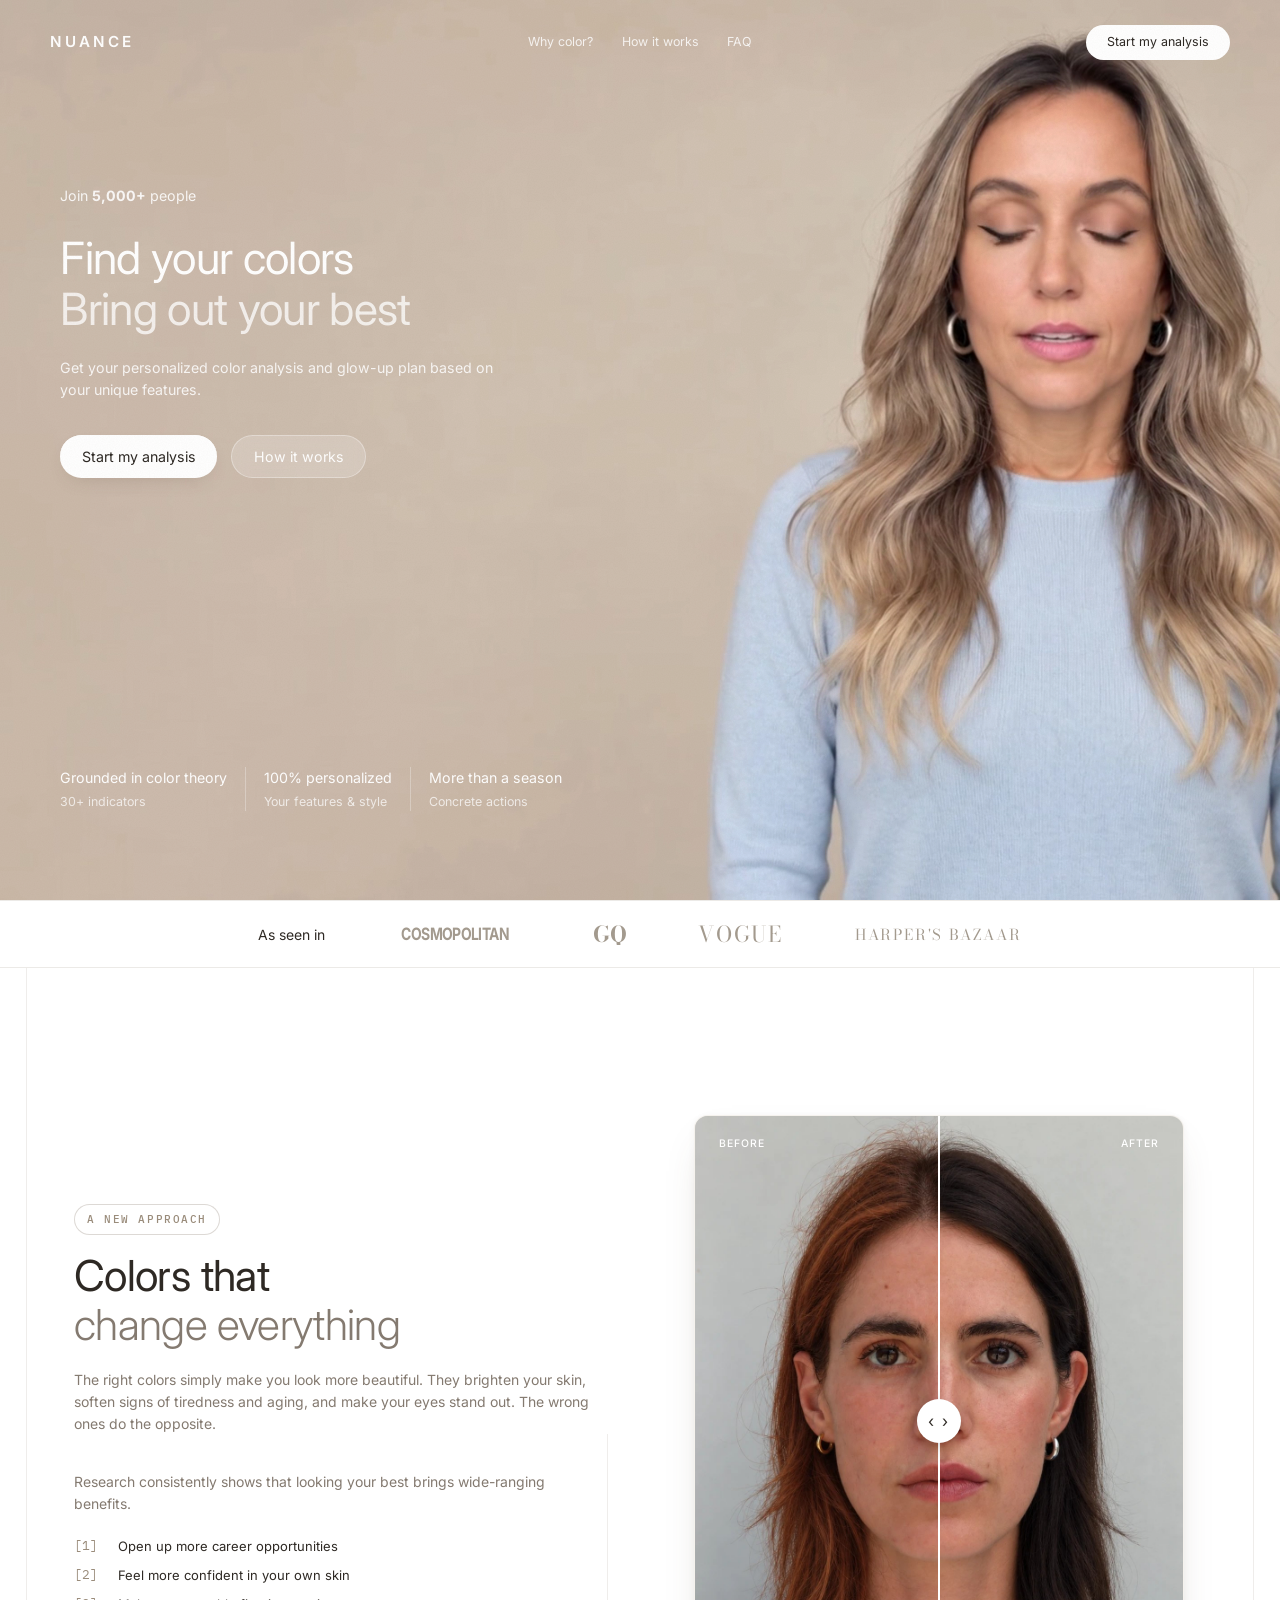
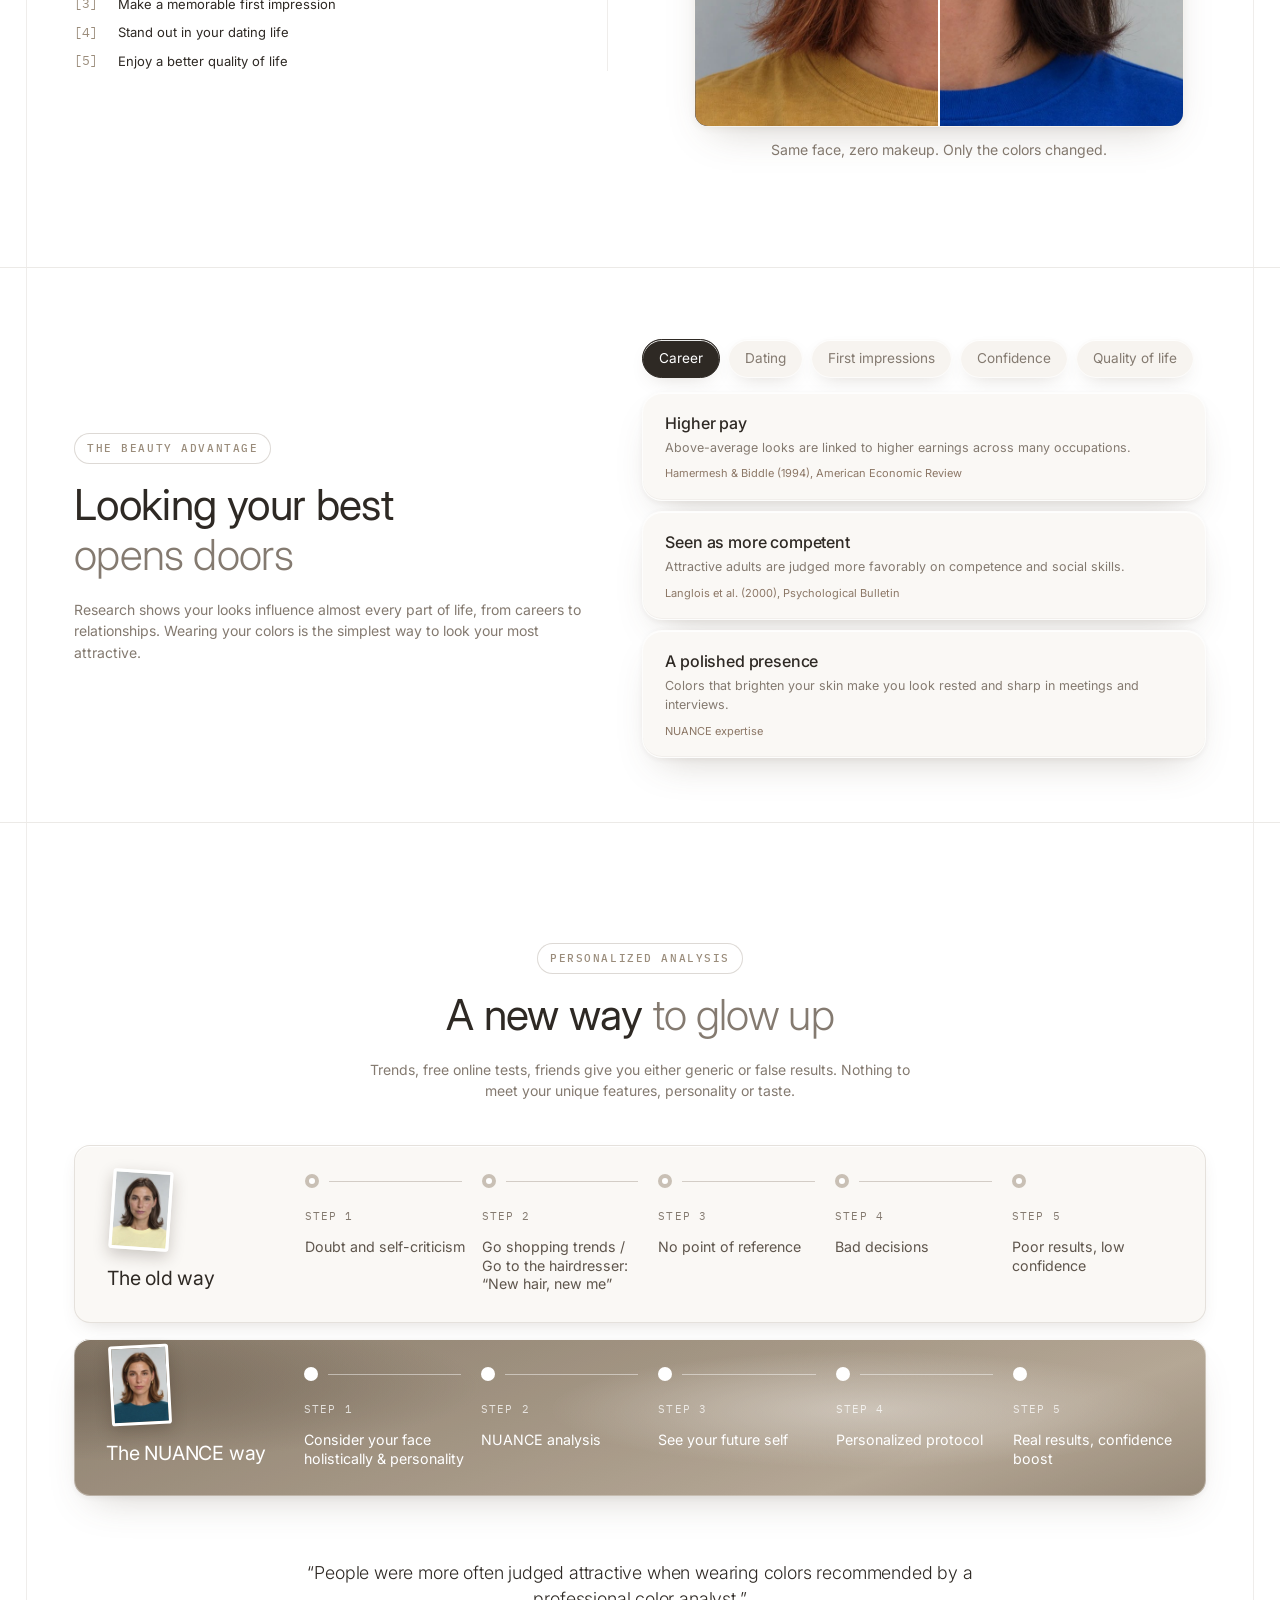
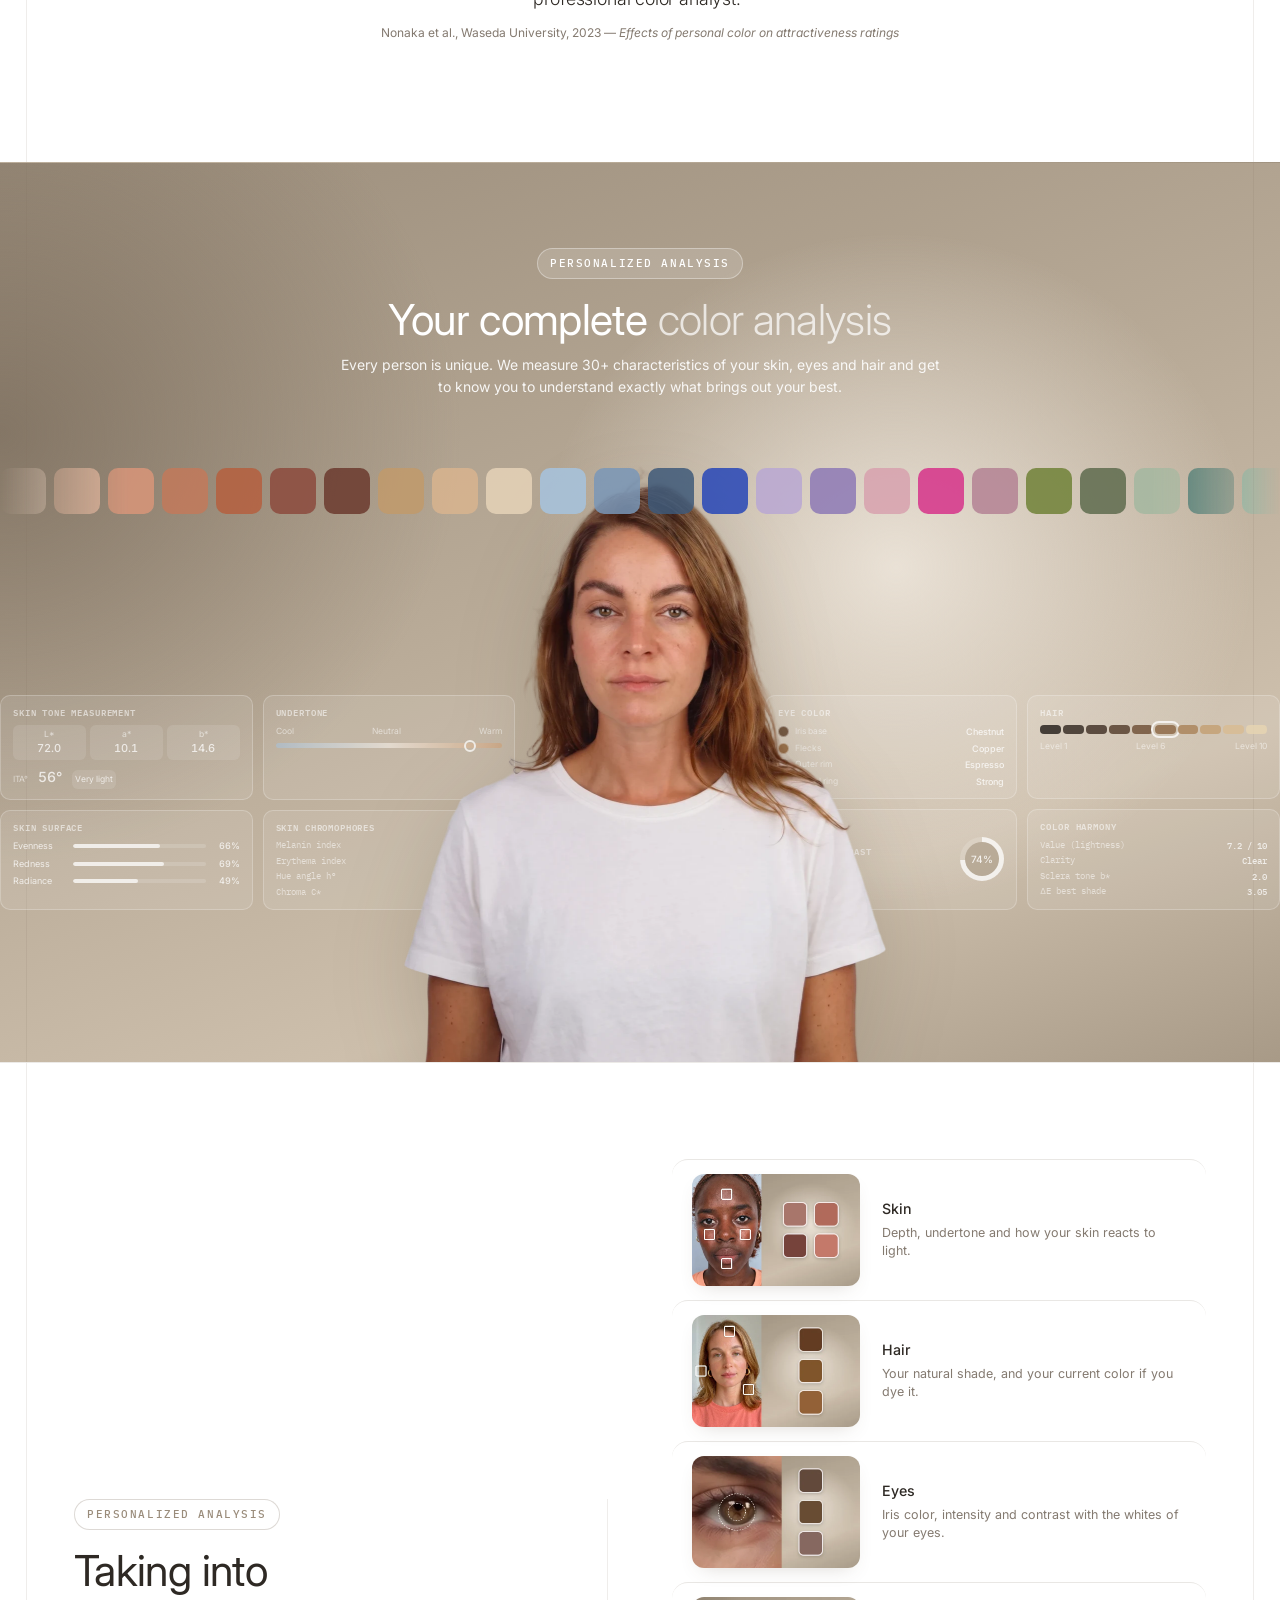
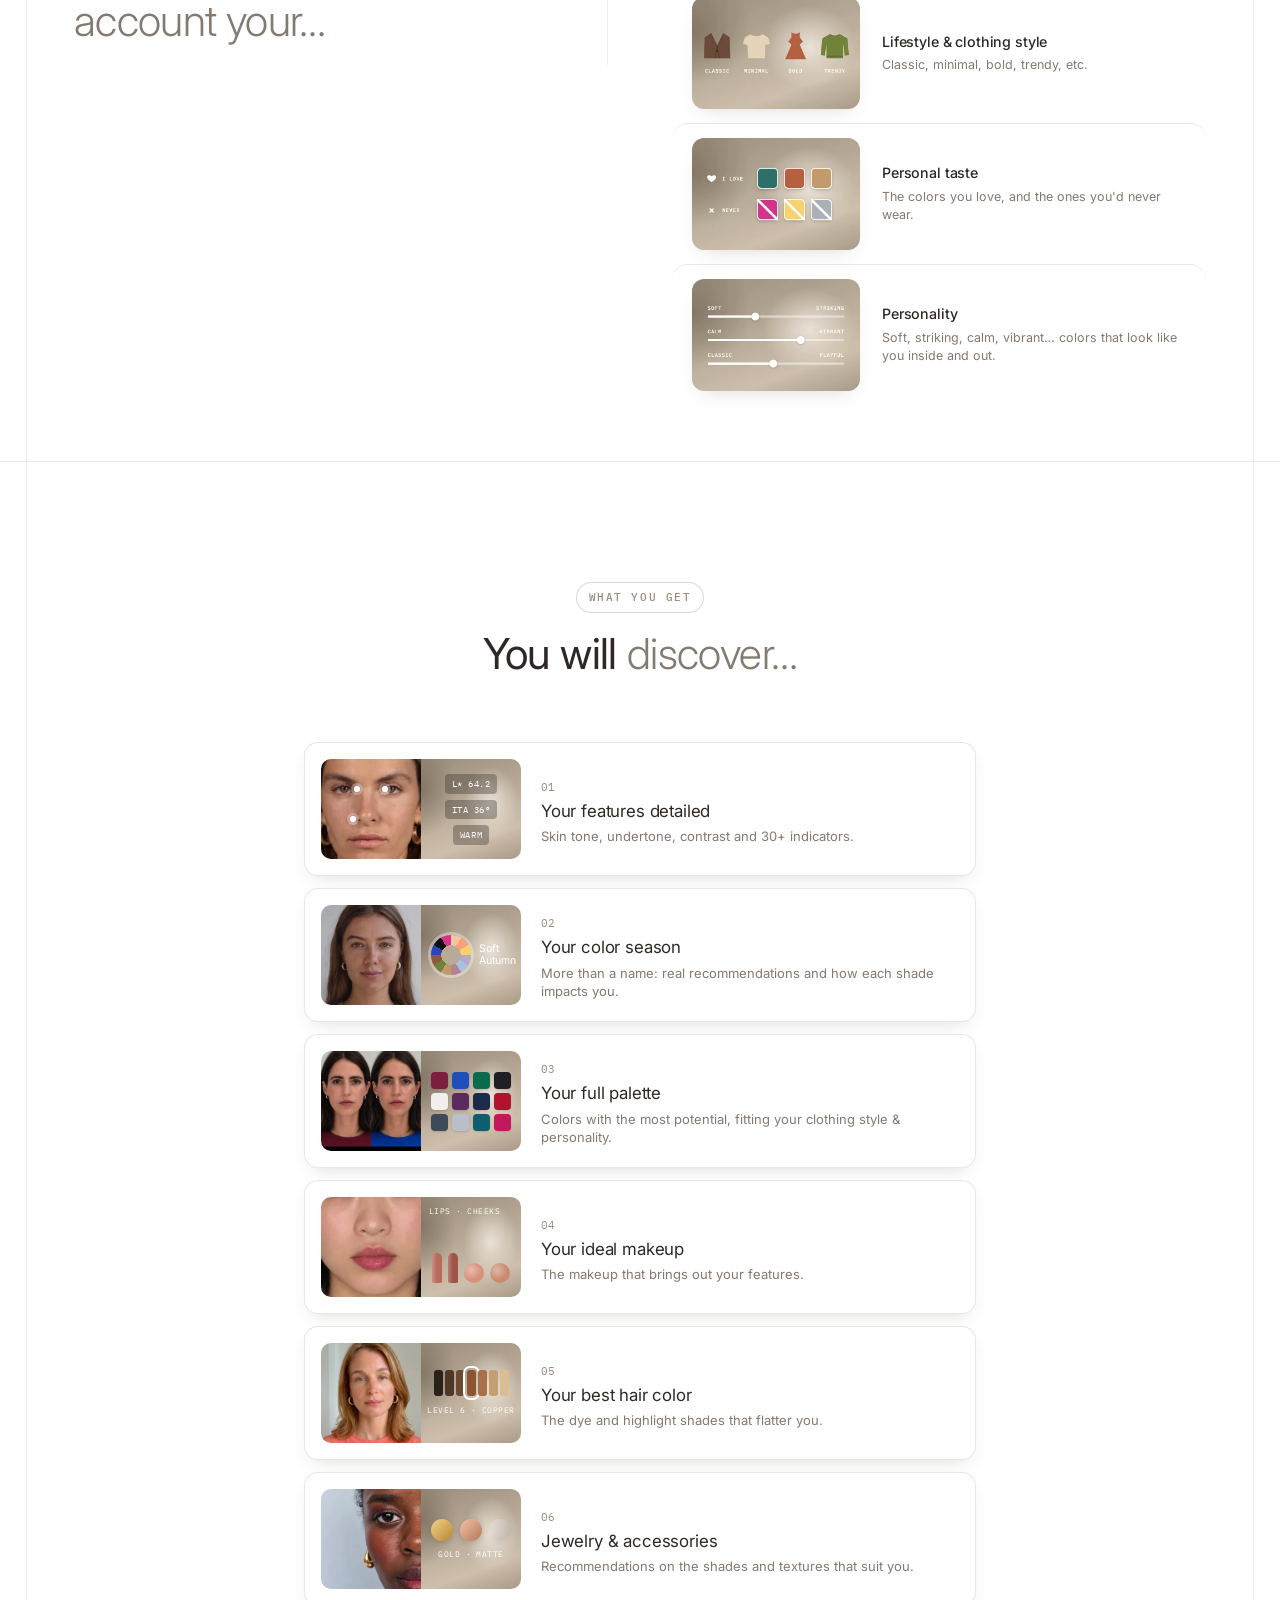
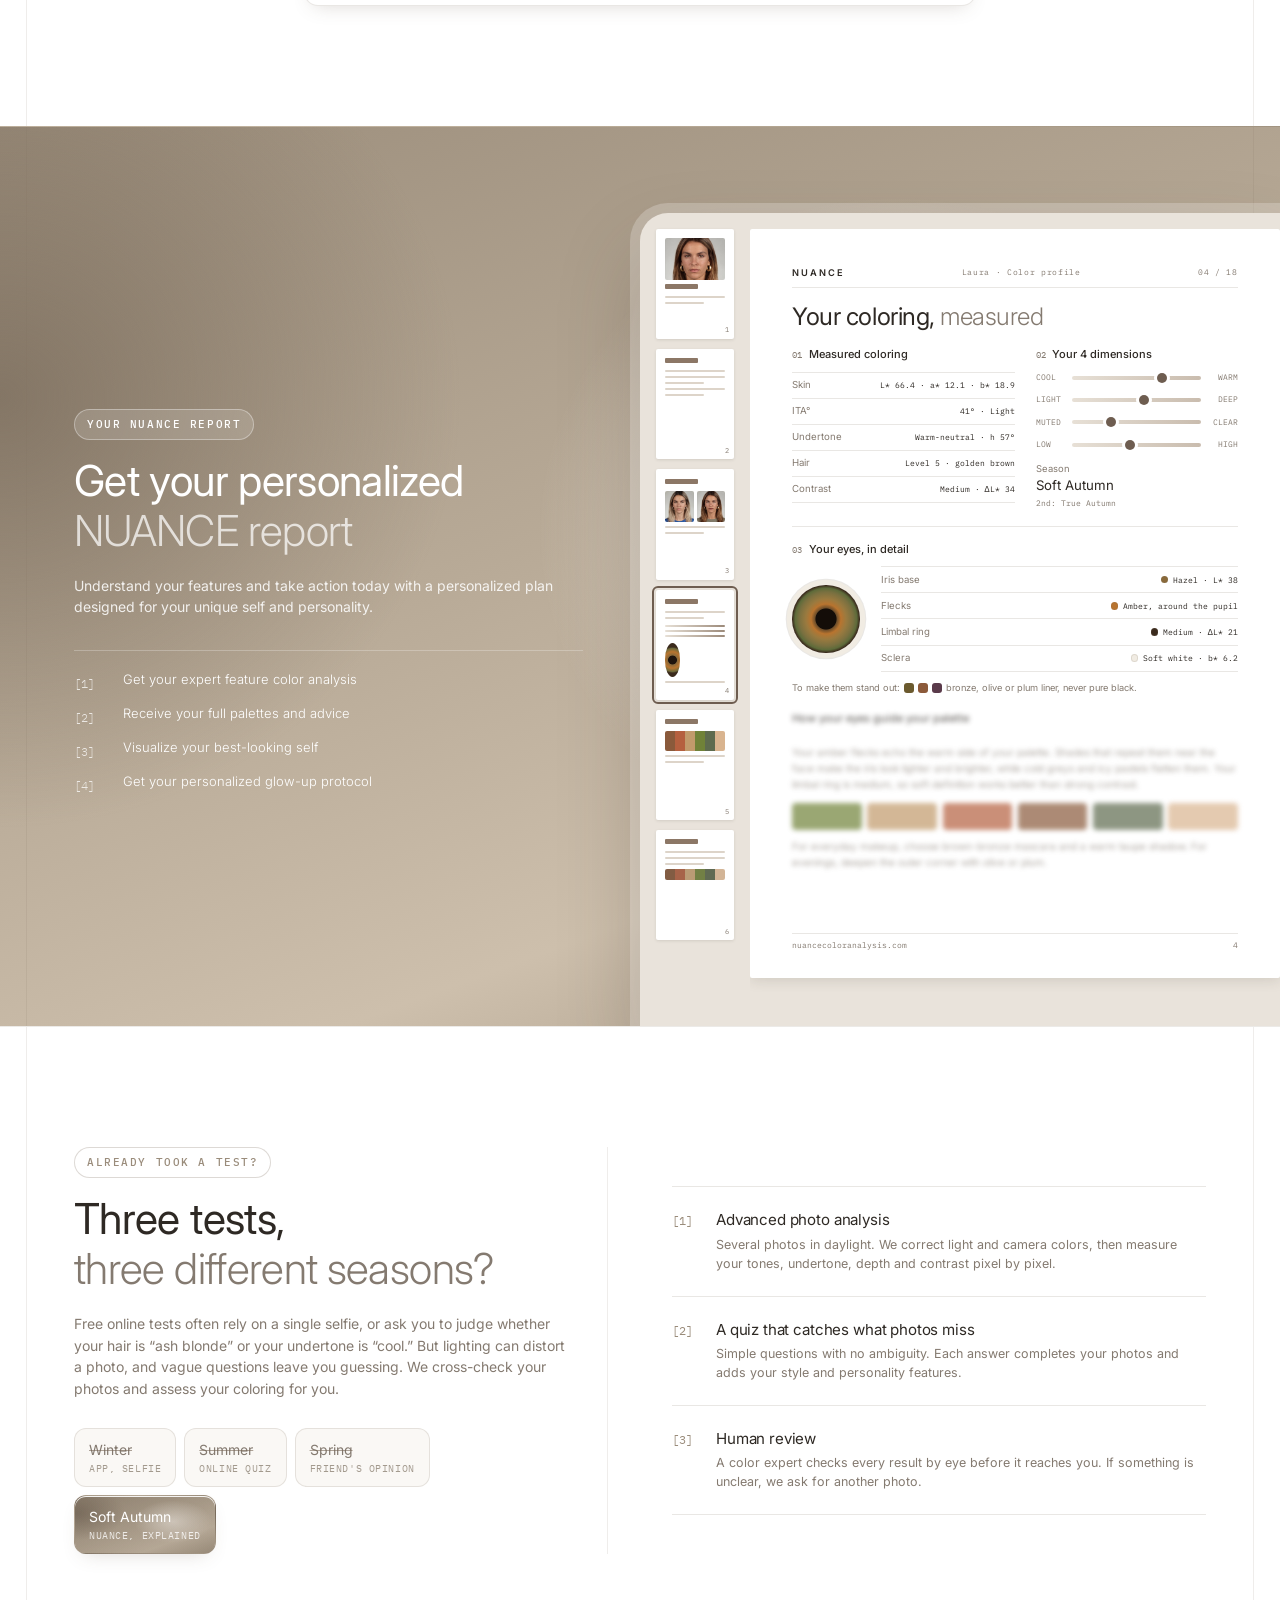
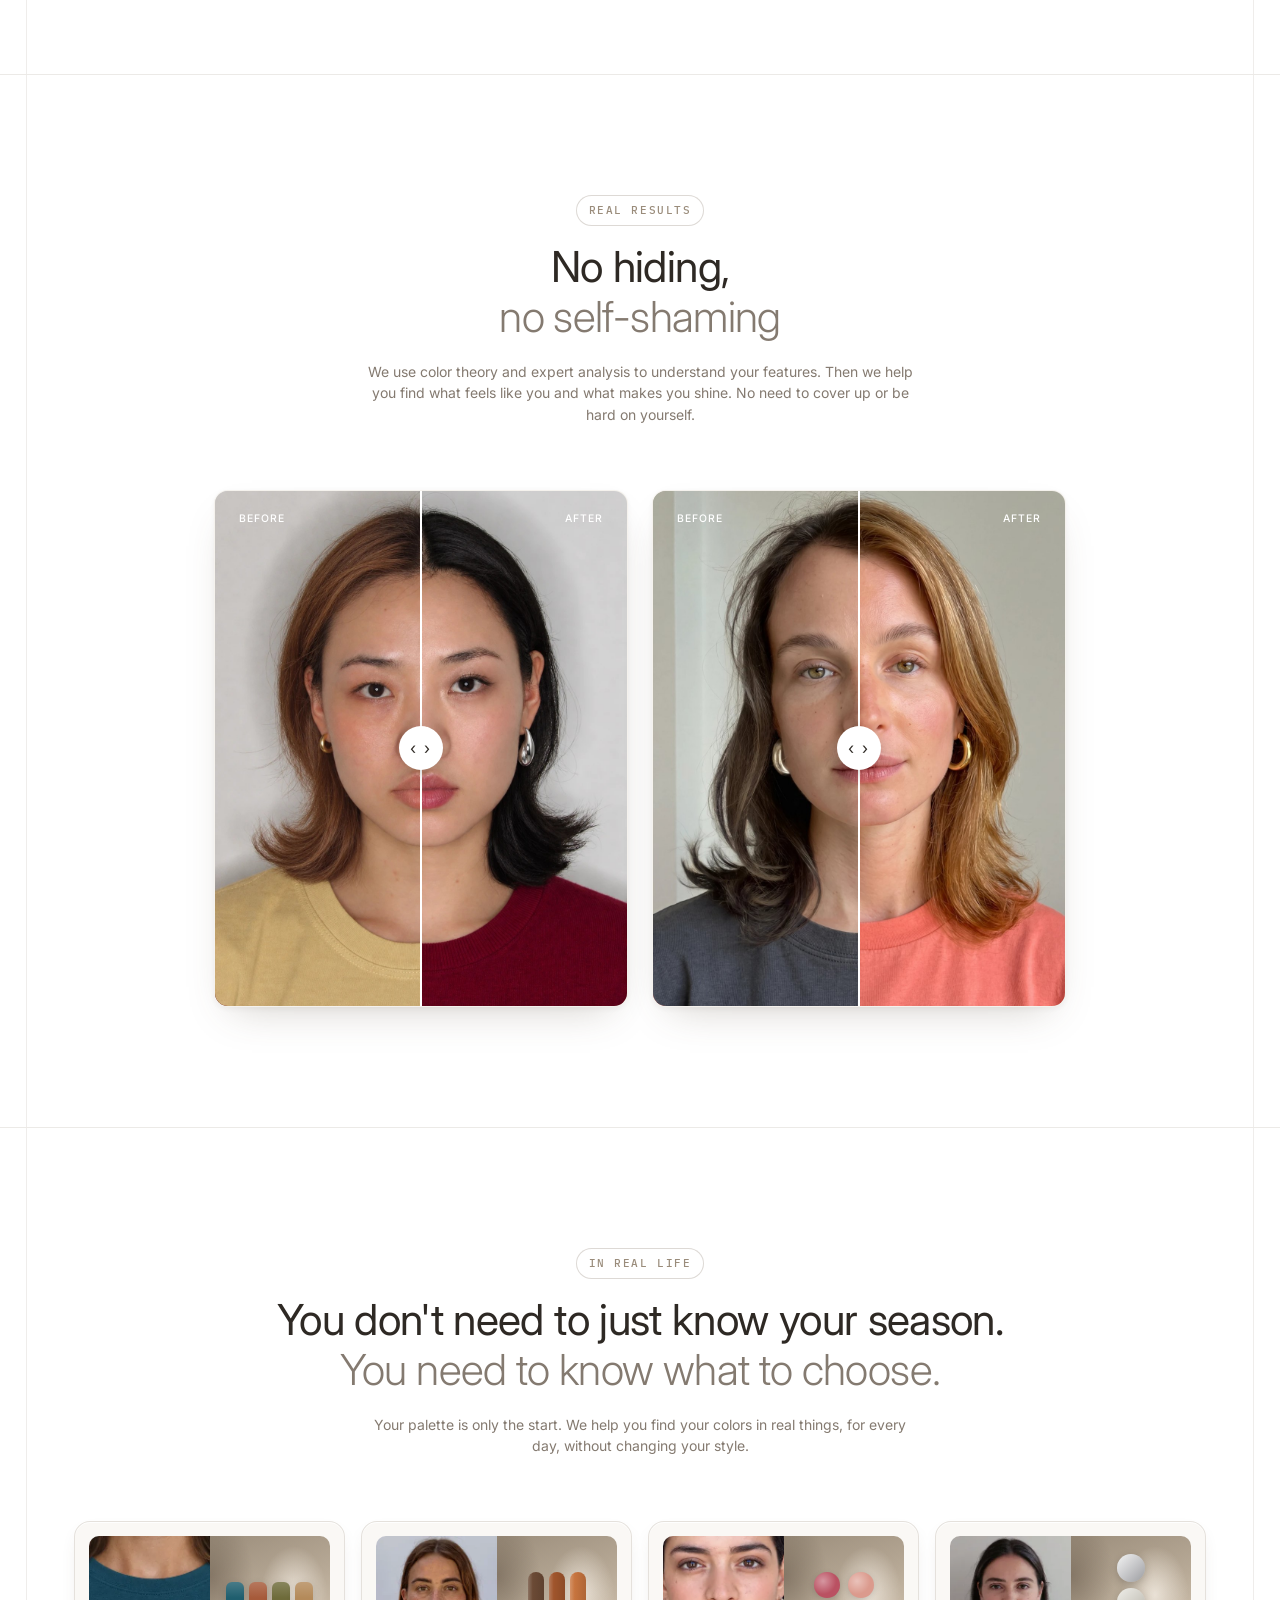
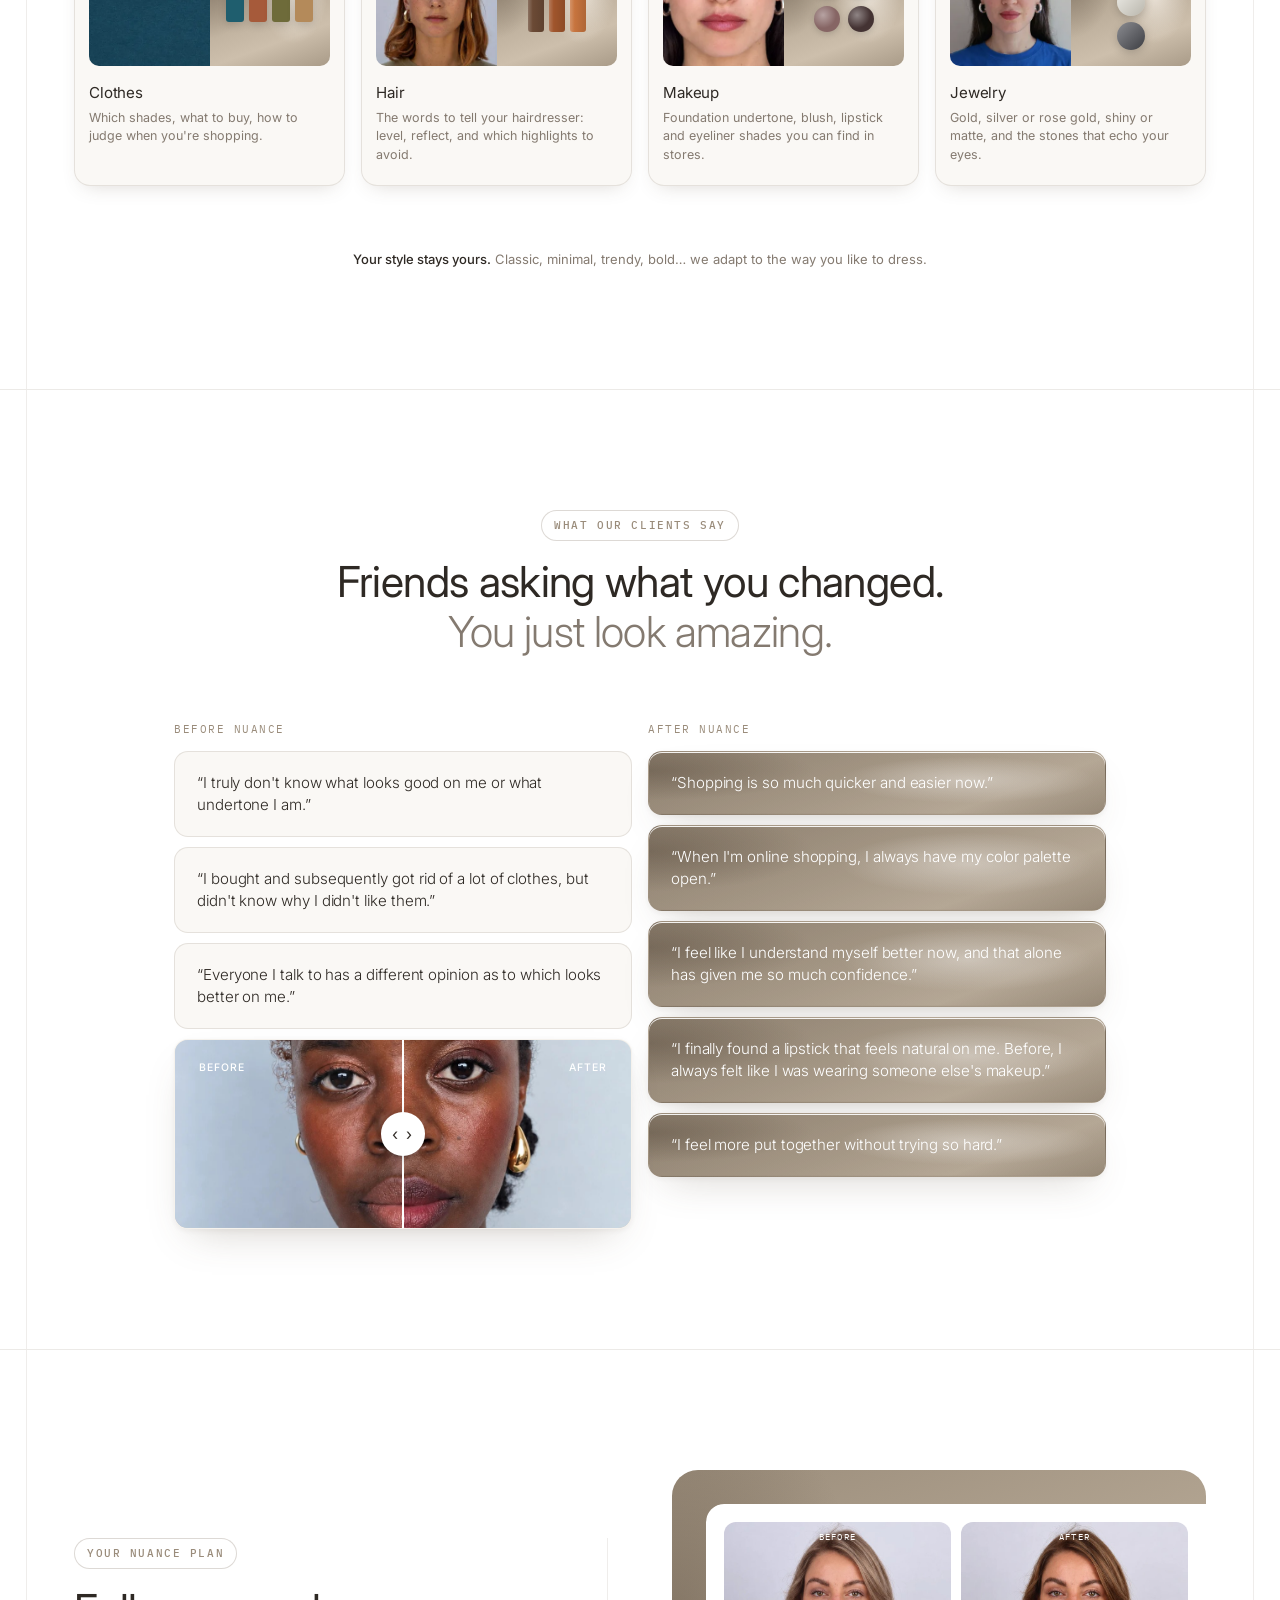
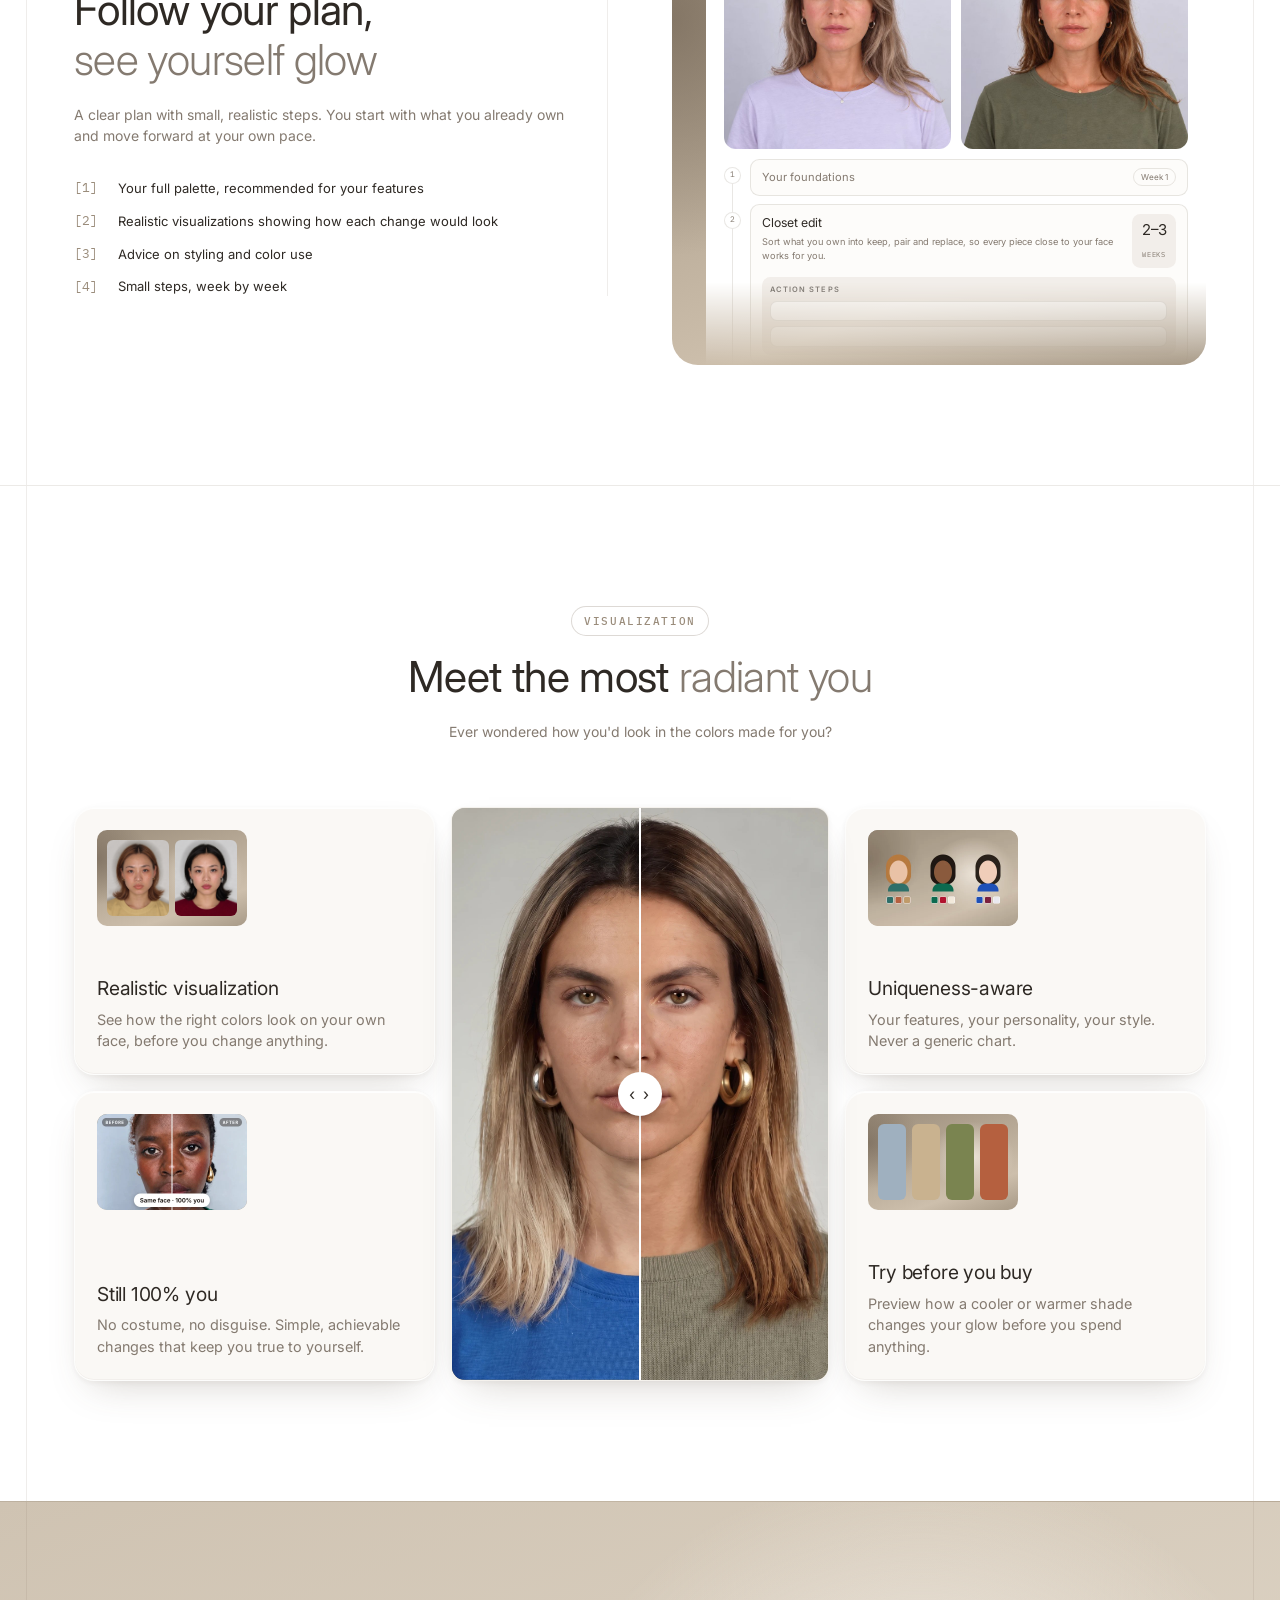
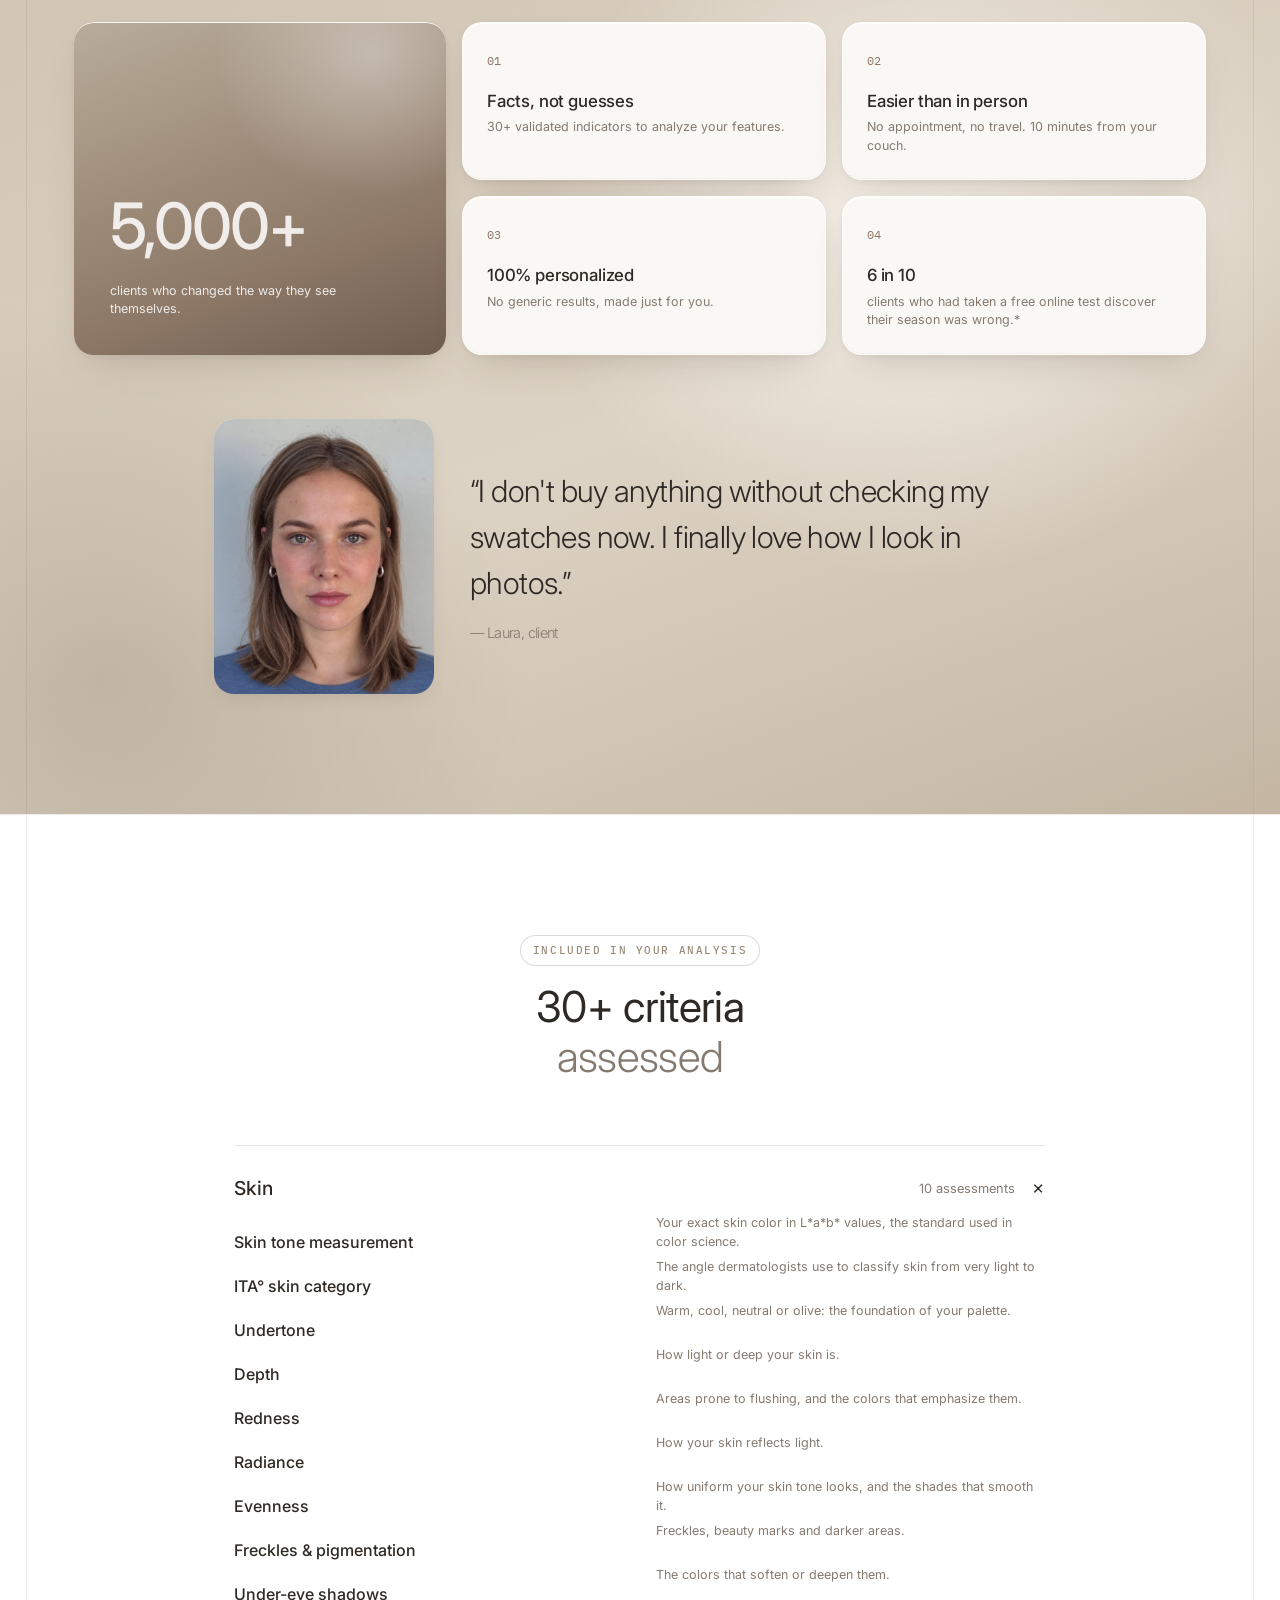
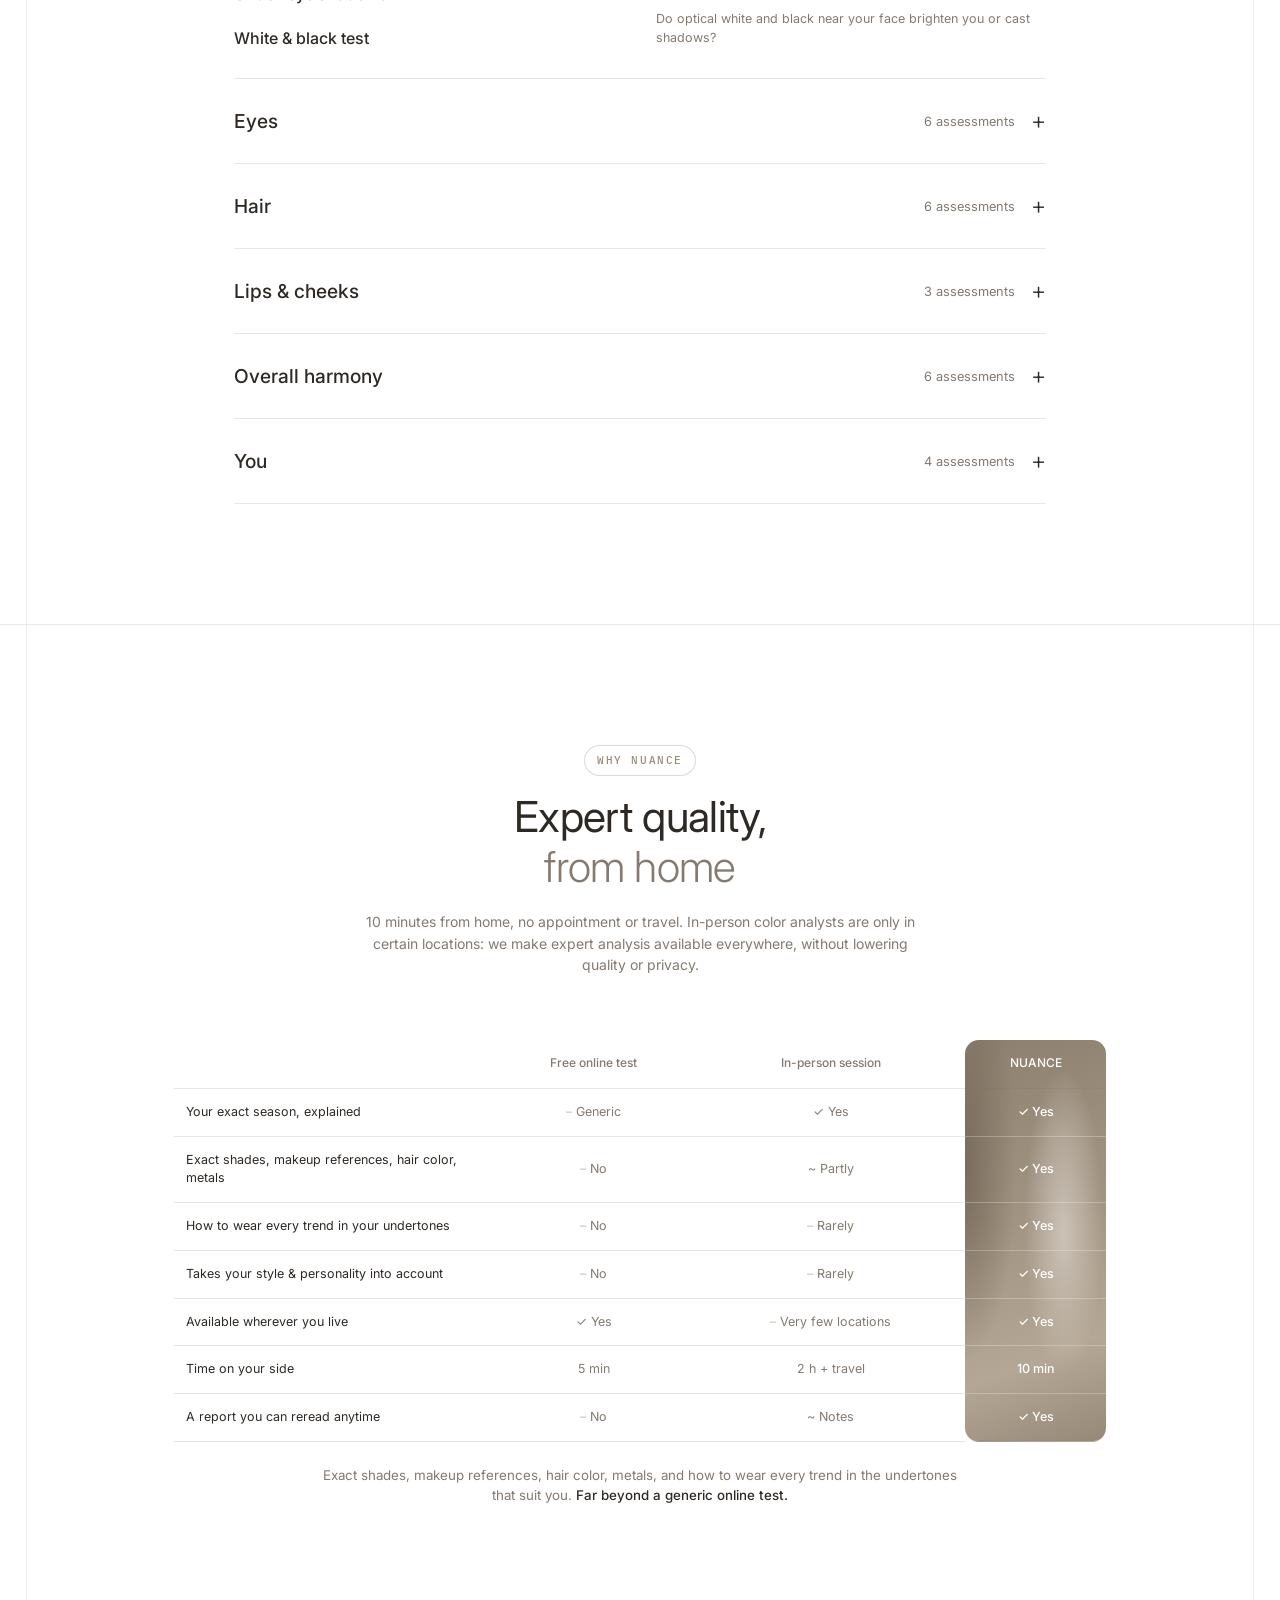
==== index.html @ e4feb92f "Add files via upload" ====
<!doctype html>
<html lang="en">
<head>
  <meta charset="utf-8">
  <meta name="viewport" content="width=device-width, initial-scale=1">
  <title>NUANCE — Personal Color Analysis Online</title>
  <meta name="description" content="Discover the colors that make you glow with a 100% personalized color analysis, done online from your photos.">
  <link rel="canonical" href="https://www.nuancecoloranalysis.com/">
  <meta property="og:url" content="https://www.nuancecoloranalysis.com/">
  <meta property="og:title" content="NUANCE — Personal Color Analysis Online">
  <meta property="og:image" content="https://www.nuancecoloranalysis.com/images/colors-after.jpg">
  <link rel="preconnect" href="https://fonts.googleapis.com">
  <link rel="preconnect" href="https://fonts.gstatic.com" crossorigin>
  <link href="https://fonts.googleapis.com/css2?family=Inter:wght@300;400;500;600&family=IBM+Plex+Mono:wght@400;500&family=Bodoni+Moda:wght@400;700&display=swap" rel="stylesheet">
  <link rel="stylesheet" href="style.css?v=45">
  <!-- Meta Pixel Code -->
  <script>
  !function(f,b,e,v,n,t,s)
  {if(f.fbq)return;n=f.fbq=function(){n.callMethod?
  n.callMethod.apply(n,arguments):n.queue.push(arguments)};
  if(!f._fbq)f._fbq=n;n.push=n;n.loaded=!0;n.version='2.0';
  n.queue=[];t=b.createElement(e);t.async=!0;
  t.src=v;s=b.getElementsByTagName(e)[0];
  s.parentNode.insertBefore(t,s)}(window, document,'script',
  'https://connect.facebook.net/en_US/fbevents.js');
  fbq('init', '1257359486587680');
  fbq('track', 'PageView');
  </script>
  <noscript><img height="1" width="1" style="display:none"
  src="https://www.facebook.com/tr?id=1257359486587680&ev=PageView&noscript=1"
  /></noscript>
  <!-- End Meta Pixel Code -->
  <!-- Vercel Web Analytics -->
  <script>window.va = window.va || function () { (window.vaq = window.vaq || []).push(arguments); };</script>
  <script defer src="/_vercel/insights/script.js"></script>
  <!-- Microsoft Clarity -->
  <script>(function(c,l,a,r,i,t,y){c[a]=c[a]||function(){(c[a].q=c[a].q||[]).push(arguments)};t=l.createElement(r);t.async=1;t.src="https://www.clarity.ms/tag/"+i;y=l.getElementsByTagName(r)[0];y.parentNode.insertBefore(t,y);})(window,document,"clarity","script","z7qfphpnlb");</script>
</head>
<body>

<!-- =========================================================
     NAVIGATION
     ========================================================= -->
<header class="nav">
  <a href="#" class="logo">NUANCE</a>
  <nav class="nav-links">
    <a href="#why">Why color?</a>
    <a href="#how">How it works</a>
    <a href="#faq">FAQ</a>
  </nav>
  <div class="nav-actions">
    <!-- 👉 Remplace # par ton lien Tally / Stripe -->
    <a href="start.html" class="btn btn-light btn-sm">Start my analysis</a>
  </div>
</header>

<main>

<!-- =========================================================
     1. HERO
     👉 Mets ta photo dans images/hero.jpg
     ========================================================= -->
<section class="hero">
  <div class="hero-bg"></div>
  <!-- Vidéo plein hero (lilas → kaki, aller-retour) : version desktop ou mobile selon l'écran. Sans JS, le fondu d'images reste affiché -->
  <video class="hero-video" muted loop playsinline preload="none" aria-hidden="true"
         data-webm="video/hero-desktop.webm?v=5" data-mp4="video/hero-desktop.mp4?v=5" data-poster="images/hero-desktop-poster.jpg?v=5"
         data-webm-m="video/hero-mobile.webm?v=3" data-mp4-m="video/hero-mobile.mp4?v=3" data-poster-m="images/hero-mobile-poster.jpg?v=3"></video>
  <script>
    (function () {
      var v = document.querySelector('.hero-video');
      if (!v) return;
      var m = matchMedia('(max-width: 900px)').matches ? 'M' : '';
      v.poster = v.dataset['poster' + m];
      [['mp4', 'video/mp4'], ['webm', 'video/webm']].forEach(function (s) {
        var el = document.createElement('source'); el.src = v.dataset[s[0] + m]; el.type = s[1]; v.appendChild(el);
      });
      v.parentNode.classList.add('has-video');
      if (matchMedia('(prefers-reduced-motion: reduce)').matches) { v.load(); return; }
      v.autoplay = true; v.load(); v.play().catch(function () {});
    })();
  </script>
  <!-- Fondu en boucle, même cadrage : t-shirt lilas, puis t-shirt blanc, puis t-shirt kaki (dans ses couleurs) -->
  <div class="hero-model" role="img" aria-label="The same woman in three looks: ash blonde hair, lilac T-shirt and silver jewelry, then copper hair and a white T-shirt, then copper hair, khaki T-shirt and gold jewelry">
    <img src="images/hero-khaki.webp" alt="">
    <img src="images/hero-white.webp?v=2" class="hm-2" alt="">
    <img src="images/hero-lilac.webp" class="hm-1" alt="" fetchpriority="high">
  </div>
  <div class="hero-content">
    <p class="hero-proof">Join <strong>5,000+</strong> people</p>
    <h1>Find your colors<br><span class="thin">Bring out your best</span></h1>
    <p class="hero-sub">Get your personalized color analysis and glow-up plan based on your unique features.</p>
    <div class="hero-ctas">
      <a href="start.html" class="btn btn-light">Start my analysis</a>
      <a href="#how" class="btn btn-ghost">How it works</a>
    </div>
  </div>
  <div class="hero-pillars">
    <div><strong>Grounded in color theory</strong><span>30+ indicators</span></div>
    <div><strong>100% personalized</strong><span>Your features &amp; style</span></div>
    <div><strong>More than a season</strong><span>Concrete actions</span></div>
  </div>
</section>

<!-- =========================================================
     1b. AS SEEN IN
     👉 Ne garde que les magazines qui ont réellement parlé de NUANCE
     ========================================================= -->
<section class="press" aria-label="As seen in">
  <p class="press-label">As seen in</p>
  <div class="press-track">
    <div class="press-logos">
      <span class="pl-cosmo">COSMOPOLITAN</span><span class="pl-gq">GQ</span><span class="pl-vogue">VOGUE</span><span class="pl-bazaar">HARPER'S BAZAAR</span>
    </div>
    <div class="press-logos" aria-hidden="true">
      <span class="pl-cosmo">COSMOPOLITAN</span><span class="pl-gq">GQ</span><span class="pl-vogue">VOGUE</span><span class="pl-bazaar">HARPER'S BAZAAR</span>
    </div>
  </div>
</section>

<!-- =========================================================
     2. WHY IT MATTERS
     ========================================================= -->
<section class="section screen" id="why">
  <!-- Ordinateur : texte + liste à gauche, photo à droite. Mobile : texte, photo, puis liste -->
  <div class="container split why-grid">
    <div class="why-intro">
      <p class="eyebrow">A new approach</p>
      <h2>Colors that<br><span class="thin">change everything</span></h2>
      <p class="lead">The right colors simply make you look more beautiful. They brighten your skin, soften signs of tiredness and aging, and make your eyes stand out. The wrong ones do the opposite.</p>
    </div>
    <div class="why-list">
      <p class="lead lead-2">Research consistently shows that looking your best brings wide-ranging benefits.</p>
      <ul class="check-list">
        <li>Open up more career opportunities</li>
        <li>Feel more confident in your own skin</li>
        <li>Make a memorable first impression</li>
        <li>Stand out in your dating life</li>
        <li>Enjoy a better quality of life</li>
      </ul>
    </div>
    <div class="ba-wrap">
    <!-- Avant / après avec curseur. 👉 images/change-before.jpg et images/change-after.jpg -->
    <div class="ba-slider" style="--pos:50%">
      <img src="images/change-after.jpg" alt="After: deep brown hair, cobalt blue top, silver earrings">
      <img src="images/change-before.jpg" class="ba-before" alt="Before: copper red hair, mustard top, gold earrings">
      <span class="tag tag-l">BEFORE</span>
      <span class="tag tag-r">AFTER</span>
      <div class="ba-handle" aria-hidden="true"></div>
      <input type="range" min="0" max="100" value="50" aria-label="Compare before and after">
    </div>
    <p class="ba-caption">Same face, zero makeup. Only the colors changed.</p>
    </div>
  </div>

</section>



<!-- =========================================================
     2b. THE BEAUTY ADVANTAGE
     ========================================================= -->
<section class="section screen" id="beauty">
  <div class="container beauty-grid">
    <div>
      <p class="eyebrow">The beauty advantage</p>
      <h2>Looking your best<br><span class="thin">opens doors</span></h2>
      <p class="lead">Research shows your looks influence almost every part of life, from careers to relationships. Wearing your colors is the simplest way to look your most attractive.</p>
    </div>
  <!-- Onglets cliquables (100 % CSS) -->
  <div class="tabs">
    <input type="radio" name="benefit" id="tab-career" checked>
    <input type="radio" name="benefit" id="tab-dating">
    <input type="radio" name="benefit" id="tab-impression">
    <input type="radio" name="benefit" id="tab-confidence">
    <input type="radio" name="benefit" id="tab-life">

    <div class="tabs-row">
      <label for="tab-career">Career</label>
      <label for="tab-dating">Dating</label>
      <label for="tab-impression">First impressions</label>
      <label for="tab-confidence">Confidence</label>
      <label for="tab-life">Quality of life</label>
    </div>

    <!-- Études vérifiées (octobre 2026). 👉 « NUANCE client survey » : mets les chiffres de ta vraie enquête clientes -->
    <div class="panels">
      <div class="panel" id="p-career">
        <article class="stat-card"><h3>Higher pay</h3><p>Above-average looks are linked to higher earnings across many occupations.</p><cite>Hamermesh &amp; Biddle (1994), American Economic Review</cite></article>
        <article class="stat-card"><h3>Seen as more competent</h3><p>Attractive adults are judged more favorably on competence and social skills.</p><cite>Langlois et al. (2000), Psychological Bulletin</cite></article>
        <article class="stat-card"><h3>A polished presence</h3><p>Colors that brighten your skin make you look rested and sharp in meetings and interviews.</p><cite>NUANCE expertise</cite></article>
      </div>
      <div class="panel" id="p-dating">
        <article class="stat-card"><h3>Looks matter more than we admit</h3><p>In a large blind-date study, physical attractiveness was the strongest predictor of wanting to see a date again.</p><cite>Walster et al. (1966), J. of Personality and Social Psychology</cite></article>
        <article class="stat-card"><h3>A healthy glow</h3><p>Skin that looks slightly rosier and more golden is perceived as healthier.</p><cite>Stephen et al. (2009), PLoS ONE · Stephen et al. (2011), Evolution and Human Behavior</cite></article>
        <article class="stat-card"><h3>Feeling desirable</h3><p>When you love what you see in the mirror, it shows on every date.</p><cite>NUANCE expertise</cite></article>
      </div>
      <div class="panel" id="p-impression">
        <article class="stat-card"><p class="big">100 ms</p><p>That's all it takes for people to form an impression of you from your face.</p><cite>Willis &amp; Todorov (2006), Psychological Science</cite></article>
        <article class="stat-card"><h3>Even skin, younger look</h3><p>A more even-looking skin tone is perceived as younger and healthier.</p><cite>Fink et al. (2006), Evolution and Human Behavior</cite></article>
        <article class="stat-card"><h3>Your face, first</h3><p>The colors closest to your face are the first thing people notice.</p><cite>NUANCE expertise</cite></article>
      </div>
      <div class="panel" id="p-confidence">
        <article class="stat-card"><h3>Clothes change your mindset</h3><p>What we wear can influence how we think and perform.</p><cite>Adam &amp; Galinsky (2012), J. of Experimental Social Psychology</cite></article>
        <article class="stat-card"><p class="big">92%</p><p>of our clients feel more beautiful in their colors.</p><cite>NUANCE client survey</cite></article>
        <article class="stat-card"><h3>No more mirror doubts</h3><p>Every piece you own works with your features, not against them.</p><cite>NUANCE expertise</cite></article>
      </div>
      <div class="panel" id="p-life">
        <article class="stat-card"><h3>Greater well-being</h3><p>Looking attractive is modestly linked to well-being, and the link is stronger when hair, clothing and jewelry are visible.</p><cite>Diener, Wolsic &amp; Fujita (1995), J. of Personality and Social Psychology</cite></article>
        <article class="stat-card"><p class="big">10 min</p><p>saved every morning getting dressed.</p><cite>NUANCE client survey</cite></article>
        <article class="stat-card"><p class="big">3×</p><p>more outfit combinations with fewer pieces.</p><cite>NUANCE client survey</cite></article>
      </div>
    </div>
  </div>
  </div>
</section>

<!-- =========================================================
     3. OLD WAY / NEW WAY
     ========================================================= -->
<section class="section glow2">
  <div class="container center">
    <p class="eyebrow">Personalized analysis</p>
    <h2>A new way <span class="thin">to glow up</span></h2>
    <p class="lead narrow">Trends, free online tests, friends give you either generic or false results. Nothing to meet your unique features, personality or taste.</p>
  </div>
  <div class="container ways">
    <div class="way way-old">
      <div class="way-head"><img class="way-face" src="images/crops/way-before.webp?v=2" alt="" aria-hidden="true"><p>The old way</p></div>
      <ol>
        <li><span>Step 1</span><strong>Doubt and self-criticism</strong></li>
        <li><span>Step 2</span><strong>Go shopping trends / Go to the hairdresser: “New hair, new me”</strong></li>
        <li><span>Step 3</span><strong>No point of reference</strong></li>
        <li><span>Step 4</span><strong>Bad decisions</strong></li>
        <li><span>Step 5</span><strong>Poor results, low confidence</strong></li>
      </ol>
    </div>
    <div class="way way-new">
      <div class="way-head"><img class="way-face" src="images/crops/way-after.webp?v=2" alt="" aria-hidden="true"><p>The NUANCE way</p></div>
      <ol>
        <li><span>Step 1</span><strong>Consider your face holistically &amp; personality</strong></li>
        <li><span>Step 2</span><strong>NUANCE analysis</strong></li>
        <li><span>Step 3</span><strong>See your future self</strong></li>
        <li><span>Step 4</span><strong>Personalized protocol</strong></li>
        <li><span>Step 5</span><strong>Real results, confidence boost</strong></li>
      </ol>
    </div>
  </div>
  <!-- 👉 Source à vérifier : étude introuvable dans les bases publiques (voir message) -->
  <blockquote class="study container">
    <p>“People were more often judged attractive when wearing colors recommended by a professional color analyst.”</p>
    <cite>Nonaka et al., Waseda University, 2023 — <em>Effects of personal color on attractiveness ratings</em></cite>
  </blockquote>
</section>

<!-- =========================================================
     4. ANALYSIS (labo, tout sur un écran, valeurs animées)
     👉 Photo : images/model-dark.jpg
     ========================================================= -->
<section class="section a2" id="analysis">
  <div class="container center a2-head">
    <p class="eyebrow">Personalized analysis</p>
    <h2>Your complete <span class="thin">color analysis</span></h2>
    <p class="lead narrow">Every person is unique. We measure 30+ characteristics of your skin, eyes and hair and get to know you to understand exactly what brings out your best.</p>
  </div>

  <!-- Buste au premier plan ; nuances et indicateurs en arrière-plan -->
  <div class="a2-stage">
  <div class="shade-marquee" aria-hidden="true">
    <div class="shade-track">
      <i style="--c:#F2D7C6"></i><i style="--c:#E8B9A0"></i><i style="--c:#D9967A"></i><i style="--c:#C27A5B"></i><i style="--c:#B5603F"></i><i style="--c:#8C4A3E"></i><i style="--c:#6B3A2E"></i><i style="--c:#C19A6B"></i><i style="--c:#D9B48F"></i><i style="--c:#E6D3B8"></i><i style="--c:#A6C3DE"></i><i style="--c:#7A97B8"></i><i style="--c:#3F5A7A"></i><i style="--c:#2747B8"></i><i style="--c:#B9A7D3"></i><i style="--c:#8E7AB5"></i><i style="--c:#D8A1AE"></i><i style="--c:#D6338A"></i><i style="--c:#B48394"></i><i style="--c:#708238"></i><i style="--c:#5E6B4E"></i><i style="--c:#A4B8A0"></i><i style="--c:#2F6F6A"></i><i style="--c:#3EC1B0"></i><i style="--c:#F7D26B"></i><i style="--c:#D4A017"></i><i style="--c:#FF7F6E"></i><i style="--c:#FFB38A"></i><i style="--c:#A9AFB7"></i><i style="--c:#111111"></i>
      <i style="--c:#F2D7C6"></i><i style="--c:#E8B9A0"></i><i style="--c:#D9967A"></i><i style="--c:#C27A5B"></i><i style="--c:#B5603F"></i><i style="--c:#8C4A3E"></i><i style="--c:#6B3A2E"></i><i style="--c:#C19A6B"></i><i style="--c:#D9B48F"></i><i style="--c:#E6D3B8"></i><i style="--c:#A6C3DE"></i><i style="--c:#7A97B8"></i><i style="--c:#3F5A7A"></i><i style="--c:#2747B8"></i><i style="--c:#B9A7D3"></i><i style="--c:#8E7AB5"></i><i style="--c:#D8A1AE"></i><i style="--c:#D6338A"></i><i style="--c:#B48394"></i><i style="--c:#708238"></i><i style="--c:#5E6B4E"></i><i style="--c:#A4B8A0"></i><i style="--c:#2F6F6A"></i><i style="--c:#3EC1B0"></i><i style="--c:#F7D26B"></i><i style="--c:#D4A017"></i><i style="--c:#FF7F6E"></i><i style="--c:#FFB38A"></i><i style="--c:#A9AFB7"></i><i style="--c:#111111"></i>
    </div>
  </div>
  <div class="a2-panels" aria-hidden="true">
    <div class="analysis-col">
      <article class="card">
        <p class="card-label">Skin tone measurement</p>
        <div class="lab"><div><b>L*</b><span data-lab="L">64.2</span></div><div><b>a*</b><span data-lab="a">11.8</span></div><div><b>b*</b><span data-lab="b">19.4</span></div></div>
        <div class="ita"><span>ITA°</span><strong data-lab="ita">36°</strong><em data-lab="cat">Intermediate</em></div>
      </article>
      <article class="card">
        <p class="card-label">Undertone</p>
        <div class="scale"><span>Cool</span><span>Neutral</span><span>Warm</span></div>
        <div class="slider"><div class="slider-dot" id="undertone-dot" style="--pos:60%"></div></div>
      </article>
      <article class="card">
        <p class="card-label">Skin surface</p>
        <div class="bars" id="skin-bars">
          <div><span>Evenness</span><i style="--w:70%"></i><b>70%</b></div>
          <div><span>Redness</span><i style="--w:30%"></i><b>30%</b></div>
          <div><span>Radiance</span><i style="--w:55%"></i><b>55%</b></div>
        </div>
      </article>
      <article class="card">
        <p class="card-label">Skin chromophores</p>
        <dl class="readout-list" id="readout-skin">
          <dt>Melanin index</dt><dd>—</dd>
          <dt>Erythema index</dt><dd>—</dd>
          <dt>Hue angle h°</dt><dd>—</dd>
          <dt>Chroma C*</dt><dd>—</dd>
        </dl>
      </article>
    </div>

    <div class="analysis-col">
      <article class="card">
        <p class="card-label">Eye color</p>
        <div class="eye-detail" id="eye-detail">
          <div><i style="--c:#9A7A3F"></i><span>Iris base</span><b>—</b></div>
          <div><i style="--c:#B8742F"></i><span>Flecks</span><b>—</b></div>
          <div><i style="--c:#5E6B3A"></i><span>Outer rim</span><b>—</b></div>
          <div><i style="--c:#3A2A1C"></i><span>Limbal ring</span><b>—</b></div>
        </div>
      </article>
      <article class="card">
        <p class="card-label">Hair</p>
        <div class="levels" id="hair-levels"><i></i><i></i><i></i><i></i><i class="on"></i><i></i><i></i><i></i><i></i><i></i></div>
        <div class="scale small"><span>Level 1</span><span id="hair-label">Level 5</span><span>Level 10</span></div>
      </article>
      <article class="card card-row">
        <div>
          <p class="card-label">Natural contrast</p>
          <p class="card-note">Skin vs hair vs eyes</p>
        </div>
        <div class="gauge" id="contrast-gauge" style="--val:50"><span>50%</span></div>
      </article>
      <article class="card">
        <p class="card-label">Color harmony</p>
        <dl class="readout-list" id="readout-harmony">
          <dt>Value (lightness)</dt><dd>—</dd>
          <dt>Clarity</dt><dd>—</dd>
          <dt>Sclera tone b*</dt><dd>—</dd>
          <dt>ΔE best shade</dt><dd>—</dd>
        </dl>
      </article>
    </div>
  </div>
    <img class="a2-bust" src="images/bust-cutout.webp?v=3" alt="Woman during her color analysis">
  </div>
</section>

<!-- =========================================================
     5. TAKING INTO ACCOUNT (un écran)
     ========================================================= -->
<section class="section section-alt screen">
  <div class="container split">
    <div>
      <p class="eyebrow">Personalized analysis</p>
      <h2>Taking into<br><span class="thin">account your…</span></h2>
    </div>
    <div class="feature-list">
      <div><img class="ta-img" src="images/crops/ta-skin.webp?v=3" alt="Skin measured at the forehead, cheeks and chin" loading="lazy"><div><h3>Skin</h3><p>Depth, undertone and how your skin reacts to light.</p></div></div>
      <div><img class="ta-img" src="images/crops/ta-hair.webp?v=3" alt="Hair color measured at the roots, lengths and ends" loading="lazy"><div><h3>Hair</h3><p>Your natural shade, and your current color if you dye it.</p></div></div>
      <div><img class="ta-img" src="images/crops/ta-eyes.webp?v=3" alt="Iris base, flecks and outer rim measured" loading="lazy"><div><h3>Eyes</h3><p>Iris color, intensity and contrast with the whites of your eyes.</p></div></div>
      <div><img class="ta-img" src="images/crops/ta-style.webp?v=2" alt="" loading="lazy"><div><h3>Lifestyle &amp; clothing style</h3><p>Classic, minimal, bold, trendy, etc.</p></div></div>
      <div><img class="ta-img" src="images/crops/ta-taste.webp" alt="" loading="lazy"><div><h3>Personal taste</h3><p>The colors you love, and the ones you'd never wear.</p></div></div>
      <div><img class="ta-img" src="images/crops/ta-personality.webp?v=2" alt="" loading="lazy"><div><h3>Personality</h3><p>Soft, striking, calm, vibrant… colors that look like you inside and out.</p></div></div>
    </div>
  </div>
</section>

<!-- =========================================================
     6. YOU WILL DISCOVER (cartes numérotées)
     ========================================================= -->
<section class="section discover">
  <div class="container center">
    <p class="eyebrow">What you get</p>
    <h2>You will <span class="thin">discover…</span></h2>
  </div>
  <!-- Chaque ligne : une petite illustration en CSS (aucune image à générer) -->
  <div class="container learn">
    <article>
      <div class="lvs" aria-hidden="true"><span class="lv-photo"><img src="images/crops/d-read.webp" alt="" loading="lazy"><i style="--x:36%;--y:30%"></i><i style="--x:64%;--y:30%"></i><i style="--x:32%;--y:60%"></i></span><div class="lv lv-read"><b>L* 64.2</b><b>ITA 36°</b><b>Warm</b></div></div>
      <div><span>01</span><h3>Your features detailed</h3><p>Skin tone, undertone, contrast and 30+ indicators.</p></div>
    </article>
    <article>
      <div class="lvs" aria-hidden="true"><span class="lv-photo"><img src="images/crops/d-season.webp?v=2" alt="" loading="lazy"></span><div class="lv lv-season"><i class="wheel"></i><b>Soft<br>Autumn</b></div></div>
      <div><span>02</span><h3>Your color season</h3><p>More than a name: real recommendations and how each shade impacts you.</p></div>
    </article>
    <article>
      <div class="lvs" aria-hidden="true"><span class="lv-photo"><img src="images/crops/d-palette.webp?v=3" alt="" loading="lazy"></span><div class="lv lv-palette"><i style="--c:#7A1F3D"></i><i style="--c:#1F4FB8"></i><i style="--c:#0B6B4E"></i><i style="--c:#1E1E24"></i><i style="--c:#F2F0EC"></i><i style="--c:#5B2A5E"></i><i style="--c:#1C2B4A"></i><i style="--c:#B3122E"></i><i style="--c:#3E4A57"></i><i style="--c:#B9BFC8"></i><i style="--c:#0E5E6F"></i><i style="--c:#C2185B"></i></div></div>
      <div><span>03</span><h3>Your full palette</h3><p>Colors with the most potential, fitting your clothing style &amp; personality.</p></div>
    </article>
    <article>
      <div class="lvs" aria-hidden="true"><span class="lv-photo"><img src="images/crops/d-makeup.webp" alt="" loading="lazy"></span><div class="lv lv-makeup"><i class="lip" style="--c:#B86A5A"></i><i class="lip" style="--c:#9E5546"></i><i class="blush" style="--c:#D9907A"></i><i class="blush" style="--c:#C98B6E"></i><b>Lips · Cheeks</b></div></div>
      <div><span>04</span><h3>Your ideal makeup</h3><p>The makeup that brings out your features.</p></div>
    </article>
    <article>
      <div class="lvs" aria-hidden="true"><span class="lv-photo"><img src="images/crops/d-hair.webp?v=2" alt="" loading="lazy"></span><div class="lv lv-hair"><div><i style="--c:#2B211B"></i><i style="--c:#4E3726"></i><i style="--c:#6A4A30"></i><i class="on" style="--c:#8A5530"></i><i style="--c:#A9714A"></i><i style="--c:#C49F72"></i><i style="--c:#DABD93"></i></div><b>Level 6 · Copper</b></div></div>
      <div><span>05</span><h3>Your best hair color</h3><p>The dye and highlight shades that flatter you.</p></div>
    </article>
    <article>
      <div class="lvs" aria-hidden="true"><span class="lv-photo"><img src="images/crops/d-jewelry.webp?v=4" alt="" loading="lazy"></span><div class="lv lv-metal"><i class="gold"></i><i class="rose"></i><i class="silver off"></i><b>Gold · Matte</b></div></div>
      <div><span>06</span><h3>Jewelry &amp; accessories</h3><p>Recommendations on the shades and textures that suit you.</p></div>
    </article>
  </div>
</section>

<!-- =========================================================
     7. YOUR NUANCE REPORT (texte à gauche, aperçu du rapport à droite)
     ========================================================= -->
<section class="section dye report-section" id="report">
  <div class="report-layout">
    <div class="report-text">
      <p class="eyebrow">Your NUANCE report</p>
      <h2>Get your personalized<br><span class="thin">NUANCE report</span></h2>
      <p class="lead">Understand your features and take action today with a personalized plan designed for your unique self and personality.</p>
      <ol class="report-points">
        <li><span>[1]</span>Get your expert feature color analysis</li>
        <li><span>[2]</span>Receive your full palettes and advice</li>
        <li><span>[3]</span>Visualize your best-looking self</li>
        <li><span>[4]</span>Get your personalized glow-up protocol</li>
      </ol>
    </div>

    <!-- Aperçu façon visionneuse PDF : miniatures floutées à gauche, page 4 ouverte -->
    <div class="report-doc" aria-hidden="true">
      <div class="doc-side">
        <div class="doc-thumb"><div class="tc"><em class="t-cover"></em><b></b><i></i><i class="short"></i></div><small>1</small></div>
        <div class="doc-thumb"><div class="tc"><b></b><i></i><i></i><i class="short"></i><i></i><i class="short"></i></div><small>2</small></div>
        <div class="doc-thumb"><div class="tc"><b></b><span class="t-photos"><u></u><u></u></span><i></i><i class="short"></i></div><small>3</small></div>
        <div class="doc-thumb on"><div class="tc"><b></b><i></i><i class="short"></i><span class="t-axes"><i></i><i></i><i></i></span><em class="t-eye"></em><i></i></div><small>4</small></div>
        <div class="doc-thumb"><div class="tc"><b></b><em class="t-pal"></em><i></i><i class="short"></i></div><small>5</small></div>
        <div class="doc-thumb"><div class="tc"><b></b><i></i><i></i><i class="short"></i><em class="t-pal t-pal2"></em></div><small>6</small></div>
      </div>
      <div class="doc-view">
        <div class="doc-page">
          <div class="doc-head"><span class="logo">NUANCE</span><span>Laura · Color profile</span><span>04 / 18</span></div>
          <h3 class="doc-title">Your coloring, <span class="thin">measured</span></h3>
          <div class="doc-cols">
            <div>
              <h4><em>01</em> Measured coloring</h4>
              <dl class="doc-measures">
                <dt>Skin</dt><dd>L* 66.4 · a* 12.1 · b* 18.9</dd>
                <dt>ITA°</dt><dd>41° · Light</dd>
                <dt>Undertone</dt><dd>Warm-neutral · h 57°</dd>
                <dt>Hair</dt><dd>Level 5 · golden brown</dd>
                <dt>Contrast</dt><dd>Medium · ΔL* 34</dd>
              </dl>
            </div>
            <div>
              <h4><em>02</em> Your 4 dimensions</h4>
              <div class="doc-axes">
                <div><span>Cool</span><i style="--p:70%"></i><span>Warm</span></div>
                <div><span>Light</span><i style="--p:56%"></i><span>Deep</span></div>
                <div><span>Muted</span><i style="--p:30%"></i><span>Clear</span></div>
                <div><span>Low</span><i style="--p:45%"></i><span>High</span></div>
              </div>
              <p class="doc-season">Season <b>Soft Autumn</b> <small>2nd: True Autumn</small></p>
            </div>
          </div>
          <div class="doc-eyes">
            <h4><em>03</em> Your eyes, in detail</h4>
            <div class="doc-eyes-row">
              <i class="iris"></i>
              <dl class="doc-measures">
                <dt>Iris base</dt><dd><u style="--c:#8A6A3A"></u>Hazel · L* 38</dd>
                <dt>Flecks</dt><dd><u style="--c:#B8742F"></u>Amber, around the pupil</dd>
                <dt>Limbal ring</dt><dd><u style="--c:#3A2A1C"></u>Medium · ΔL* 21</dd>
                <dt>Sclera</dt><dd><u style="--c:#F1ECE3"></u>Soft white · b* 6.2</dd>
              </dl>
            </div>
            <p class="doc-eyes-tip">To make them stand out: <u style="--c:#6B5A2E"></u><u style="--c:#8C5A3A"></u><u style="--c:#5A3A4A"></u> bronze, olive or plum liner, never pure black.</p>
          </div>
          <!-- Suite de la page, floutée -->
          <div class="doc-more">
            <h4>How your eyes guide your palette</h4>
            <p>Your amber flecks echo the warm side of your palette. Shades that repeat them near the face make the iris look lighter and brighter, while cold greys and icy pastels flatten them. Your limbal ring is medium, so soft definition works better than strong contrast.</p>
            <div class="doc-more-pal"><i style="--c:#708238"></i><i style="--c:#C19A6B"></i><i style="--c:#B5603F"></i><i style="--c:#8A5A3B"></i><i style="--c:#5E6B4E"></i><i style="--c:#D9B48F"></i></div>
            <p>For everyday makeup, choose brown-bronze mascara and a warm taupe shadow. For evenings, deepen the outer corner with olive or plum.</p>
          </div>
          <div class="doc-foot"><span>nuancecoloranalysis.com</span><span>4</span></div>
        </div>
      </div>
    </div>
  </div>
</section>

<!-- =========================================================
     5b. « J'AI DÉJÀ FAIT DES TESTS, J'AI EU DES RÉSULTATS DIFFÉRENTS »
     ========================================================= -->
<section class="section tests">
  <div class="container split tests-grid">
    <div>
      <p class="eyebrow">Already took a test?</p>
      <h2>Three tests,<br><span class="thin">three different seasons?</span></h2>
      <p class="lead">Free online tests often rely on a single selfie, or ask you to judge whether your hair is “ash blonde” or your undertone is “cool.” But lighting can distort a photo, and vague questions leave you guessing. We cross-check your photos and assess your coloring for you.</p>
      <div class="tests-past" aria-hidden="true">
        <span><s>Winter</s><small>App, selfie</small></span>
        <span><s>Summer</s><small>Online quiz</small></span>
        <span><s>Spring</s><small>Friend's opinion</small></span>
        <span class="final">Soft Autumn<small>NUANCE, explained</small></span>
      </div>
    </div>
    <ol class="tests-steps">
      <li><span>[1]</span><div><h3>Advanced photo analysis</h3><p>Several photos in daylight. We correct light and camera colors, then measure your tones, undertone, depth and contrast pixel by pixel.</p></div></li>
      <li><span>[2]</span><div><h3>A quiz that catches what photos miss</h3><p>Simple questions with no ambiguity. Each answer completes your photos and adds your style and personality features.</p></div></li>
      <li><span>[3]</span><div><h3>Human review</h3><p>A color expert checks every result by eye before it reaches you. If something is unclear, we ask for another photo.</p></div></li>
    </ol>
  </div>
</section>

<!-- =========================================================
     8. REAL RESULTS (curseurs avant / après)
     ========================================================= -->
<section class="section">
  <div class="container center">
    <p class="eyebrow">Real results</p>
    <h2>No hiding,<br><span class="thin">no self-shaming</span></h2>
    <p class="lead narrow">We use color theory and expert analysis to understand your features. Then we help you find what feels like you and what makes you shine. No need to cover up or be hard on yourself.</p>
  </div>
  <div class="container results-grid">
    <figure>
      <div class="ba-slider" style="--pos:50%">
        <img src="images/result3-after.jpg" alt="After: soft black hair, deep red sweater, silver earrings">
        <img src="images/result3-before.jpg" class="ba-before" alt="Before: copper brown hair, butter yellow top, gold earrings">
        <span class="tag tag-l">BEFORE</span><span class="tag tag-r">AFTER</span>
        <div class="ba-handle" aria-hidden="true"></div>
        <input type="range" min="0" max="100" value="50" aria-label="Compare before and after">
      </div>
    </figure>
    <figure>
      <div class="ba-slider" style="--pos:50%">
        <img src="images/result2-after.jpg" alt="After: warm copper hair, coral top, gold earrings">
        <img src="images/result2-before.jpg" class="ba-before" alt="Before: dark brown hair, charcoal top, silver earrings">
        <span class="tag tag-l">BEFORE</span><span class="tag tag-r">AFTER</span>
        <div class="ba-handle" aria-hidden="true"></div>
        <input type="range" min="0" max="100" value="50" aria-label="Compare before and after">
      </div>
    </figure>
  </div>
</section>

<!-- =========================================================
     7b. DANS LA VRAIE VIE (vêtements, cheveux, maquillage, bijoux)
     ========================================================= -->
<section class="section real-life">
  <div class="container center">
    <p class="eyebrow">In real life</p>
    <h2>You don't need to just know your season.<br><span class="thin">You need to know what to choose.</span></h2>
    <p class="lead narrow">Your palette is only the start. We help you find your colors in real things, for every day, without changing your style.</p>
  </div>
  <div class="container rl-grid">
    <article>
      <div class="rls" aria-hidden="true"><img src="images/crops/r-clothes.webp?v=4" alt="" loading="lazy"><div class="rl-vis rl-clothes"><i style="--c:#1F5E6E"></i><i style="--c:#A65A3A"></i><i style="--c:#6E6B3A"></i><i style="--c:#B48A5A"></i></div></div>
      <h3>Clothes</h3>
      <p>Which shades, what to buy, how to judge when you're shopping.</p>
    </article>
    <article>
      <div class="rls" aria-hidden="true"><img src="images/crops/r-hair.webp?v=4" alt="" loading="lazy"><div class="rl-vis rl-hair"><i style="--c:#6B4A35"></i><i style="--c:#A0552C"></i><i style="--c:#C7743E"></i></div></div>
      <h3>Hair</h3>
      <p>The words to tell your hairdresser: level, reflect, and which highlights to avoid.</p>
    </article>
    <article>
      <div class="rls" aria-hidden="true"><img src="images/crops/r-makeup.webp?v=4" alt="" loading="lazy"><div class="rl-vis rl-makeup"><i style="--c:#BA5162"></i><i style="--c:#DB9A8D"></i><i style="--c:#866564"></i><i style="--c:#443333"></i></div></div>
      <h3>Makeup</h3>
      <p>Foundation undertone, blush, lipstick and eyeliner shades you can find in stores.</p>
    </article>
    <article>
      <div class="rls" aria-hidden="true"><img src="images/crops/r-jewelry.webp?v=4" alt="" loading="lazy"><div class="rl-vis rl-metal"><i style="background:linear-gradient(135deg,#F4F4F4,#9C9DA1)"></i><i style="background:linear-gradient(135deg,#EFEEE9,#B9B6AC)"></i><i style="background:linear-gradient(135deg,#8C8D92,#3C3D42)"></i></div></div>
      <h3>Jewelry</h3>
      <p>Gold, silver or rose gold, shiny or matte, and the stones that echo your eyes.</p>
    </article>
  </div>
  <p class="rl-note container center"><b>Your style stays yours.</b> Classic, minimal, trendy, bold… we adapt to the way you like to dress.</p>
</section>

<!-- =========================================================
     8b. VERBATIMS CLIENTS
     ========================================================= -->
<section class="section voices">
  <div class="container center">
    <p class="eyebrow">What our clients say</p>
    <h2>Friends asking what you changed.<br><span class="thin">You just look amazing.</span></h2>
  </div>
  <div class="container voices-grid">
    <div class="voices-col">
      <p class="voices-tag">Before NUANCE</p>
      <blockquote>“I truly don't know what looks good on me or what undertone I am.”</blockquote>
      <blockquote>“I bought and subsequently got rid of a lot of clothes, but didn't know why I didn't like them.”</blockquote>
      <blockquote>“Everyone I talk to has a different opinion as to which looks better on me.”</blockquote>
      <figure class="voices-ba">
        <div class="ba-slider" style="--pos:50%">
          <img src="images/result4-after.jpg" alt="After: black hair, emerald green top, gold earrings" loading="lazy">
          <img src="images/result4-before.jpg" class="ba-before" alt="Before: copper braids, peach top, small gold hoops" loading="lazy">
          <span class="tag tag-l">BEFORE</span><span class="tag tag-r">AFTER</span>
          <div class="ba-handle" aria-hidden="true"></div>
          <input type="range" min="0" max="100" value="50" aria-label="Compare before and after">
        </div>
      </figure>
    </div>
    <div class="voices-col after">
      <p class="voices-tag">After NUANCE</p>
      <blockquote>“Shopping is so much quicker and easier now.”</blockquote>
      <blockquote>“When I'm online shopping, I always have my color palette open.”</blockquote>
      <blockquote>“I feel like I understand myself better now, and that alone has given me so much confidence.”</blockquote>
      <blockquote>“I finally found a lipstick that feels natural on me. Before, I always felt like I was wearing someone else's makeup.”</blockquote>
      <blockquote>“I feel more put together without trying so hard.”</blockquote>
    </div>
  </div>
</section>

<!-- =========================================================
     9. YOUR NUANCE PLAN
     ========================================================= -->
<section class="section section-alt">
  <div class="container split plan">
    <div>
      <p class="eyebrow">Your NUANCE plan</p>
      <h2>Follow your plan,<br><span class="thin">see yourself glow</span></h2>
      <p class="lead">A clear plan with small, realistic steps. You start with what you already own and move forward at your own pace.</p>
      <ul class="check-list">
        <li>Your full palette, recommended for your features</li>
        <li>Realistic visualizations showing how each change would look</li>
        <li>Advice on styling and color use</li>
        <li>Small steps, week by week</li>
      </ul>
    </div>
    <div class="plan-frame" aria-hidden="true">
      <div class="plan-doc">
        <div class="plan-photos">
          <figure><img src="images/plan-before.jpg?v=2" alt=""><span>BEFORE</span></figure>
          <figure><img src="images/plan-after.jpg?v=2" alt=""><span>AFTER</span></figure>
        </div>
        <ol class="plan-steps">
          <li class="plan-step small"><b>1</b><div class="plan-box"><h4>Your foundations</h4><em>Week 1</em></div></li>
          <li class="plan-step"><b>2</b>
            <div class="plan-box">
              <div class="plan-box-head">
                <div><h4>Closet edit</h4><p>Sort what you own into keep, pair and replace, so every piece close to your face works for you.</p></div>
                <div class="plan-dur"><strong>2–3</strong><small>WEEKS</small></div>
              </div>
              <div class="plan-actions">
                <p class="card-label">Action steps</p>
                <i></i><i></i>
              </div>
            </div>
          </li>
        </ol>
      </div>
    </div>
  </div>
</section>

<!-- =========================================================
     10. VISUALIZATION
     ========================================================= -->
<section class="section">
  <div class="container center">
    <p class="eyebrow">Visualization</p>
    <h2>Meet the most <span class="thin">radiant you</span></h2>
    <p class="lead narrow">Ever wondered how you'd look in the colors made for you?</p>
  </div>
  <div class="container viz2">
    <article class="viz2-card">
      <div class="viz2-thumb"><img src="images/result3-before.jpg" alt=""><img src="images/result3-after.jpg" alt=""></div>
      <h3>Realistic visualization</h3>
      <p>See how the right colors look on your own face, before you change anything.</p>
    </article>
    <article class="viz2-card">
      <div class="viz2-thumb viz2-still"><img src="images/crops/viz-unique.webp" alt="" loading="lazy"></div>
      <h3>Uniqueness-aware</h3>
      <p>Your features, your personality, your style. Never a generic chart.</p>
    </article>
    <div class="viz2-main">
      <div class="ba-slider" style="--pos:50%">
        <img src="images/colors-after.jpg" alt="In her colors: warm brown hair, olive khaki sweater, gold earrings">
        <img src="images/colors-before.jpg" class="ba-before" alt="Today: icy ash blonde hair, royal blue top, silver earrings">
        <div class="ba-handle" aria-hidden="true"></div>
        <input type="range" min="0" max="100" value="50" aria-label="Compare today and in her colors">
      </div>
    </div>
    <article class="viz2-card">
      <div class="viz2-thumb viz2-still"><img src="images/crops/viz-still.webp" alt="" loading="lazy"></div>
      <h3>Still 100% you</h3>
      <p>No costume, no disguise. Simple, achievable changes that keep you true to yourself.</p>
    </article>
    <article class="viz2-card">
      <div class="viz2-thumb viz2-swatch"><i style="--c:#9FB0BF"></i><i style="--c:#C9B28F"></i><i style="--c:#7A8450"></i><i style="--c:#B5603F"></i></div>
      <h3>Try before you buy</h3>
      <p>Preview how a cooler or warmer shade changes your glow before you spend anything.</p>
    </article>
  </div>
</section>

<!-- =========================================================
     11. TRUST
     ========================================================= -->
<section class="section section-alt dye">
  <div class="container trust">
    <div class="trust-big"><p class="big">5,000+</p><p>clients who changed the way they see themselves.</p></div>
    <div class="trust-grid">
      <div><span>01</span><h3>Facts, not guesses</h3><p>30+ validated indicators to analyze your features.</p></div>
      <div><span>02</span><h3>Easier than in person</h3><p>No appointment, no travel. 10 minutes from your couch.</p></div>
      <div><span>03</span><h3>100% personalized</h3><p>No generic results, made just for you.</p></div>
      <div><span>04</span><h3>6 in 10</h3><p>clients who had taken a free online test discover their season was wrong.*</p></div>
    </div>
  </div>
  <figure class="quote-card container">
    <img src="images/quote-laura.jpg" alt="Laura in a soft blue top, one of her best colors" loading="lazy">
    <blockquote class="quote">
      “I don't buy anything without checking my swatches now. I finally love how I look in photos.”
      <cite>— Laura, client</cite>
    </blockquote>
  </figure>
</section>

<!-- =========================================================
     10. CRITERIA (accordions)
     ========================================================= -->
<section class="section">
  <div class="container center">
    <p class="eyebrow">Included in your analysis</p>
    <h2>30+ criteria<br><span class="thin">assessed</span></h2>
  </div>
  <div class="container accordions criteria">
    <details open>
      <summary>Skin <small>10 assessments</small></summary>
      <dl>
        <dt>Skin tone measurement</dt><dd>Your exact skin color in L*a*b* values, the standard used in color science.</dd>
        <dt>ITA° skin category</dt><dd>The angle dermatologists use to classify skin from very light to dark.</dd>
        <dt>Undertone</dt><dd>Warm, cool, neutral or olive: the foundation of your palette.</dd>
        <dt>Depth</dt><dd>How light or deep your skin is.</dd>
        <dt>Redness</dt><dd>Areas prone to flushing, and the colors that emphasize them.</dd>
        <dt>Radiance</dt><dd>How your skin reflects light.</dd>
        <dt>Evenness</dt><dd>How uniform your skin tone looks, and the shades that smooth it.</dd>
        <dt>Freckles &amp; pigmentation</dt><dd>Freckles, beauty marks and darker areas.</dd>
        <dt>Under-eye shadows</dt><dd>The colors that soften or deepen them.</dd>
        <dt>White &amp; black test</dt><dd>Do optical white and black near your face brighten you or cast shadows?</dd>
      </dl>
    </details>
    <details>
      <summary>Eyes <small>6 assessments</small></summary>
      <dl>
        <dt>Iris color</dt><dd>The main shade of your eyes.</dd>
        <dt>Flecks</dt><dd>Secondary tones within the iris.</dd>
        <dt>Limbal ring</dt><dd>The dark ring around the iris and its intensity.</dd>
        <dt>Iris / white contrast</dt><dd>The natural intensity of your gaze.</dd>
        <dt>Sclera tone</dt><dd>Whether the whites of your eyes look bright, soft or warm.</dd>
        <dt>Brows &amp; lashes</dt><dd>Their natural color and the ideal shades to define them.</dd>
      </dl>
    </details>
    <details>
      <summary>Hair <small>6 assessments</small></summary>
      <dl>
        <dt>Natural color</dt><dd>Your base shade, even if you dye your hair.</dd>
        <dt>Depth level</dt><dd>From 1 (black) to 10 (lightest blonde).</dd>
        <dt>Reflect</dt><dd>Golden, copper, ash or neutral.</dd>
        <dt>Gray &amp; white hair</dt><dd>How silver strands shift your palette, and how to make them part of your look.</dd>
        <dt>Current color</dt><dd>What your dye or highlights do to your face today.</dd>
        <dt>Ideal dye shade</dt><dd>The tones and highlights that harmonize with your face.</dd>
      </dl>
    </details>
    <details>
      <summary>Lips &amp; cheeks <small>3 assessments</small></summary>
      <dl>
        <dt>Natural lip color</dt><dd>The base for your most flattering lipsticks.</dd>
        <dt>Natural flush</dt><dd>The blush shades that look like your own glow.</dd>
        <dt>Lip / skin contrast</dt><dd>How much definition your lips can carry.</dd>
      </dl>
    </details>
    <details>
      <summary>Overall harmony <small>6 assessments</small></summary>
      <dl>
        <dt>Overall contrast</dt><dd>The difference between your skin, eyes and hair.</dd>
        <dt>Temperature</dt><dd>The overall warmth of your coloring.</dd>
        <dt>Value</dt><dd>The dominant lightness of your face.</dd>
        <dt>Chroma</dt><dd>How much color saturation your features can carry.</dd>
        <dt>Clarity</dt><dd>Clear, pure colors or soft, muted ones.</dd>
        <dt>Your season</dt><dd>Your precise season out of 12, explained.</dd>
      </dl>
    </details>
    <details>
      <summary>You <small>4 assessments</small></summary>
      <dl>
        <dt>Personality</dt><dd>Soft or striking, calm or vibrant.</dd>
        <dt>Clothing style</dt><dd>Classic, minimal, bohemian, bold…</dd>
        <dt>Lifestyle</dt><dd>Work, everyday life and special occasions.</dd>
        <dt>Personal taste</dt><dd>The colors you love, and the ones you'd never wear.</dd>
      </dl>
    </details>
  </div>
</section>

<!-- =========================================================
     10b. POURQUOI NUANCE : test gratuit / rendez-vous / en ligne
     ========================================================= -->
<section class="section compare">
  <div class="container center">
    <p class="eyebrow">Why NUANCE</p>
    <h2>Expert quality,<br><span class="thin">from home</span></h2>
    <p class="lead narrow">10 minutes from home, no appointment or travel. In-person color analysts are only in certain locations: we make expert analysis available everywhere, without lowering quality or privacy.</p>
  </div>
  <div class="container cmp-wrap">
    <table class="cmp">
      <thead>
        <tr><th></th><th>Free online test</th><th>In-person session</th><th class="us">NUANCE</th></tr>
      </thead>
      <tbody>
        <tr><th>Your exact season, explained</th><td class="no">Generic</td><td class="yes">Yes</td><td class="us yes">Yes</td></tr>
        <tr><th>Exact shades, makeup references, hair color, metals</th><td class="no">No</td><td class="part">Partly</td><td class="us yes">Yes</td></tr>
        <tr><th>How to wear every trend in your undertones</th><td class="no">No</td><td class="no">Rarely</td><td class="us yes">Yes</td></tr>
        <tr><th>Takes your style &amp; personality into account</th><td class="no">No</td><td class="no">Rarely</td><td class="us yes">Yes</td></tr>
        <tr><th>Available wherever you live</th><td class="yes">Yes</td><td class="no">Very few locations</td><td class="us yes">Yes</td></tr>
        <tr><th>Time on your side</th><td>5 min</td><td>2 h + travel</td><td class="us">10 min</td></tr>
        <tr><th>A report you can reread anytime</th><td class="no">No</td><td class="part">Notes</td><td class="us yes">Yes</td></tr>
      </tbody>
    </table>
    <p class="cmp-note">Exact shades, makeup references, hair color, metals, and how to wear every trend in the undertones that suit you. <b>Far beyond a generic online test.</b></p>
  </div>
</section>

<!-- =========================================================
     11b. HOW IT WORKS (étapes + réassurance photo)
     ========================================================= -->
<section class="section" id="how">
  <div class="container center">
    <p class="eyebrow">How it works</p>
    <h2>Simple, <span class="thin">from home</span></h2>
    <p class="lead narrow">Four steps, about 10 minutes on your side. Your color expert takes care of the rest.</p>
  </div>

  <div class="container steps">
    <div class="step"><span>[1]</span><p>Answer the quiz about your style, habits and personality</p></div>
    <div class="step step-photo"><span>[2]</span><p>Send your photos with our simple photo guide</p></div>
    <!-- Rattaché à l'étape [2], en petites notifications -->
    <div class="photo-notes">
      <div><i aria-hidden="true">◐</i><h4>Accurate from a photo</h4><p>A color reference in our photo guide corrects light and camera colors.</p></div>
      <div><i aria-hidden="true">●</i><h4>Your photos stay private</h4><p>Never shared, deleted as soon as your report is completed.</p></div>
    </div>
    <div class="step"><span>[3]</span><p>We analyze your features one by one</p></div>
    <div class="step"><span>[4]</span><p>Receive your full report, palette and step-by-step plan</p></div>
  </div>

  <div class="container center">
    <a href="start.html" class="btn btn-dark">Start my analysis</a>
    <p class="sweater-note">Less than the price of a sweater you'll never wear.</p>
  </div>
</section>

<!-- =========================================================
     11. FAQ
     ========================================================= -->
<section class="section section-alt" id="faq">
  <div class="container center">
    <p class="eyebrow">FAQ</p>
    <h2>Your questions</h2>
  </div>
  <div class="container accordions faq">
    <details><summary>How does the online analysis work?</summary><p>You answer a short quiz, upload 3 to 5 photos taken in natural light, and we analyze them. You receive your report and palette by email within 48 hours.</p></details>
    <details><summary>What if my hair is dyed?</summary><p>No problem: we'll ask for a photo of your roots or of you before coloring, and take it into account.</p></details>
    <details><summary>Which photos should I send?</summary><p>No makeup, facing the camera, next to a window during the day, without artificial light. You'll receive a detailed photo guide after ordering.</p></details>
    <details><summary>I already took a free online test. What's the difference?</summary><p>A free test gives you a season name and a standard palette. NUANCE measures your own skin, eyes and hair, tests 200+ shades against your face, and gives you precise makeup, hair and style recommendations that fit your personality. In fact, 6 in 10 clients who had taken a free test discover their season was wrong.*</p></details>
    <details><summary>Why not just ask ChatGPT or Claude?</summary><p>AI chatbots read your photo as it is, with your phone's filters, white balance and lighting. Ask twice and you can get two different seasons. We correct the light in each photo, measure your coloring on 35 criteria, then your color expert reviews every result by eye and cross-checks your photos. The answer you get is checked, consistent, and explained.</p></details>
    <details><summary>Does it work for every skin tone?</summary><p>Yes. Whatever your skin color and undertone, from very fair to very deep, and including Black and mixed-heritage skin that generic charts often get wrong, your analysis is based on your own measurements, not on a generic chart. Natural or dyed hair, it works too.</p></details>
    <details><summary>Who sees my photos?</summary><p>Only your color expert. Your photos are never shared and are deleted as soon as your report is completed.</p></details>
    <details><summary>Is it as accurate as an in-person session?</summary><p>Our analysis combines digital color measurements with comparisons across your photos and color tests to assess your undertone, depth, intensity and contrast. We cross-check these observations rather than relying on a single image. Photo quality and lighting matter, so we'll ask for new photos if anything is unclear.</p></details>
    <details><summary>Why online rather than an in-person session?</summary><p>Same expertise, far less effort: no appointment to book, no travel, no two-hour session. You answer a short quiz, take a few photos at home in about 10 minutes, and get a detailed report you can reread anytime. Your recommendations also take into account your personality and clothing style, from your quiz answers.</p></details>
  </div>
</section>

<!-- =========================================================
     12. FINAL CTA (prix volontairement non affiché, il apparaît au paiement)
     ========================================================= -->
<section class="final-cta">
  <div class="container center">
    <h2>Ready to discover<br><span class="thin">your colors?</span></h2>
    <p class="lead narrow">Your complete color analysis, a 36-color palette and your personal style guide.</p>
    <a href="start.html" class="btn btn-dark cta-final">Start my analysis</a>
  </div>
</section>

</main>

<footer class="footer">
  <div class="container footer-row">
    <span class="logo">NUANCE</span>
    <nav>
      <a href="#">Legal notice</a>
      <a href="#">Terms</a>
      <a href="#">Privacy</a>
      <a href="#">Contact</a>
    </nav>
    <small>© 2026 NUANCE</small>
  </div>
</footer>

<!-- Petit script : le menu devient opaque quand on fait défiler -->
<script>
  const nav = document.querySelector('.nav');
  const onScroll = () => nav.classList.toggle('scrolled', window.scrollY > window.innerHeight * 0.8);
  window.addEventListener('scroll', onScroll, { passive: true });
  onScroll();

  // Analyse : valeurs qui varient en continu (effet "mesure en cours")
  const rnd = (a, b) => a + Math.random() * (b - a);
  const eyes = [
    [['#9A7A3F','Golden hazel'],['#B8742F','Amber'],['#5E6B3A','Olive'],['#3A2A1C','Medium']],
    [['#6F8AA6','Steel blue'],['#C9B27A','Gold'],['#3D4E63','Slate'],['#2A2F38','Strong']],
    [['#6E7A45','Moss green'],['#A87C3E','Honey'],['#4A5230','Forest'],['#2E2A1E','Soft']],
    [['#5A3A24','Chestnut'],['#8A5A2E','Copper'],['#3A2416','Espresso'],['#1E140D','Strong']],
  ];
  let tick = 0;
  function measure() {
    const dot = document.getElementById('undertone-dot');
    if (!dot) return;
    dot.style.setProperty('--pos', rnd(15, 88).toFixed(0) + '%');
    const L = rnd(38, 78), a = rnd(6, 16), b = rnd(12, 24);
    const ita = Math.atan((L - 50) / b) * 180 / Math.PI;
    const cat = ita > 55 ? 'Very light' : ita > 41 ? 'Light' : ita > 28 ? 'Intermediate' : ita > 10 ? 'Tan' : ita > -30 ? 'Brown' : 'Dark';
    document.querySelector('[data-lab="L"]').textContent = L.toFixed(1);
    document.querySelector('[data-lab="a"]').textContent = a.toFixed(1);
    document.querySelector('[data-lab="b"]').textContent = b.toFixed(1);
    document.querySelector('[data-lab="ita"]').textContent = ita.toFixed(0) + '°';
    document.querySelector('[data-lab="cat"]').textContent = cat;
    document.querySelectorAll('#skin-bars > div').forEach((row) => {
      const v = rnd(15, 90).toFixed(0);
      row.querySelector('i').style.setProperty('--w', v + '%');
      row.querySelector('b').textContent = v + '%';
    });
    const set = eyes[tick % eyes.length];
    document.querySelectorAll('#eye-detail > div').forEach((row, i) => {
      row.querySelector('i').style.setProperty('--c', set[i][0]);
      row.querySelector('b').textContent = set[i][1];
    });
    const lv = Math.floor(rnd(2, 10));
    document.querySelectorAll('#hair-levels i').forEach((el, i) => el.classList.toggle('on', i === lv - 1));
    document.getElementById('hair-label').textContent = 'Level ' + lv;
    const g = document.getElementById('contrast-gauge');
    const c = rnd(20, 85).toFixed(0);
    g.style.setProperty('--val', c);
    g.querySelector('span').textContent = c + '%';
    const fill = (id, values) => document.querySelectorAll('#' + id + ' dd').forEach((dd, i) => { dd.textContent = values[i]; });
    fill('readout-skin', [rnd(18, 48).toFixed(1), rnd(8, 26).toFixed(1), rnd(52, 72).toFixed(1) + '°', rnd(14, 30).toFixed(1)]);
    const clarity = ['Muted', 'Soft', 'Balanced', 'Clear', 'Bright'];
    fill('readout-harmony', [rnd(3, 8).toFixed(1) + ' / 10', clarity[Math.floor(rnd(0, clarity.length))], rnd(1.5, 7).toFixed(1), rnd(0.8, 3.2).toFixed(2)]);
    tick++;
  }
  if (!window.matchMedia('(prefers-reduced-motion: reduce)').matches) {
    measure();
    setInterval(measure, 900);
  }

  // Curseur avant / après
  if (matchMedia('(max-width: 900px)').matches) document.querySelectorAll('.criteria details[open]').forEach((d) => d.removeAttribute('open'));
  document.querySelectorAll('.ba-slider input').forEach((range) => {
    range.addEventListener('input', () => range.parentElement.style.setProperty('--pos', range.value + '%'));
  });
</script>
</body>
</html>
---- style.css ----
/* =========================================================
   NUANCE — Feuille de style
   👉 Change tes couleurs ici, tout le site suivra
   ========================================================= */
:root {
  --bg: #F7F3EE;        /* fond principal (écru) */
  --bg-alt: #EFE8DF;    /* fond des sections alternées */
  --ink: #241C17;       /* texte principal */
  --muted: #7C6F66;     /* texte secondaire */
  --accent: #B5603F;    /* terracotta */
  --line: #E1D8CD;      /* bordures */
  --card: #FFFFFF;
  --dark: #1F1915;      /* sections sombres */
  --radius: 20px;
  --max: 1180px;
}

* { box-sizing: border-box; margin: 0; padding: 0; }
html { scroll-behavior: smooth; }
body {
  font-family: "Inter", system-ui, sans-serif;
  background: var(--bg);
  color: var(--ink);
  line-height: 1.5;
  -webkit-font-smoothing: antialiased;
  overflow-x: hidden;
}
a { color: inherit; text-decoration: none; }
img { max-width: 100%; display: block; }

/* ---------- Typo ---------- */
h1, h2 { font-weight: 500; letter-spacing: -0.03em; line-height: 1.05; }
h1 { font-size: clamp(2.6rem, 6vw, 4.6rem); }
h2 { font-size: clamp(2.1rem, 4.5vw, 3.6rem); margin-bottom: 1.2rem; }
h3 { font-size: 1.05rem; font-weight: 500; letter-spacing: -0.01em; }
h4 { font-size: 1rem; font-weight: 500; }
.thin { font-weight: 300; color: var(--muted); }
.eyebrow {
  font-size: 0.72rem; letter-spacing: 0.14em; text-transform: uppercase;
  color: var(--accent); font-weight: 600; margin-bottom: 1rem;
}
.eyebrow.light { color: #E3A386; }
.lead { font-size: 1.1rem; color: var(--muted); max-width: 520px; }
.lead.narrow { margin: 0 auto; max-width: 560px; }
.muted { color: var(--muted); font-size: 0.9rem; }
.big { font-size: 2.6rem; font-weight: 500; letter-spacing: -0.03em; margin: 0.6rem 0 0.2rem; }
.footnote { margin-top: 1.2rem; font-size: 0.75rem; color: var(--muted); }

/* ---------- Mise en page ---------- */
.container { width: 100%; max-width: var(--max); margin: 0 auto; padding: 0 24px; }
.center { text-align: center; }
.section { padding: 120px 0; }
.section-alt { background: var(--bg-alt); }
.section-dark { background: var(--dark); color: #F7F3EE; }
.section-dark .thin, .section-dark .lead { color: #B9ADA3; }
.split { display: grid; grid-template-columns: 1fr 1fr; gap: 64px; align-items: start; }
.split + .container, .container + .container { margin-top: 64px; }

/* ---------- Boutons ---------- */
.btn {
  display: inline-flex; align-items: center; justify-content: center;
  padding: 14px 26px; border-radius: 999px; font-weight: 500; font-size: 0.95rem;
  transition: transform .2s ease, background .2s ease, color .2s ease;
}
.btn:hover { transform: translateY(-2px); }
.btn-sm { padding: 10px 18px; font-size: 0.85rem; }
.btn-light { background: #fff; color: var(--ink); }
.btn-dark { background: var(--ink); color: #fff; }
.btn-ghost { background: rgba(255,255,255,.14); color: #fff; backdrop-filter: blur(8px); border: 1px solid rgba(255,255,255,.25); }

/* ---------- Navigation ---------- */
.nav {
  position: fixed; inset: 0 0 auto 0; z-index: 50;
  display: flex; align-items: center; justify-content: space-between;
  padding: 18px 32px; color: #fff;
  background: linear-gradient(to bottom, rgba(0,0,0,.25), transparent);
  transition: background .3s, color .3s, box-shadow .3s;
}
/* Menu une fois la photo du hero dépassée */
.nav.scrolled { background: rgba(247,243,238,.92); color: var(--ink); backdrop-filter: blur(12px); box-shadow: 0 1px 0 var(--line); }
.nav.scrolled .btn-light { background: var(--ink); color: #fff; }
.logo { font-weight: 600; letter-spacing: 0.2em; font-size: 0.95rem; }
.nav-links { display: flex; gap: 32px; font-size: 0.88rem; }
.nav-links a, .nav-login { opacity: .85; transition: opacity .2s; }
.nav-links a:hover, .nav-login:hover { opacity: 1; }
.nav-actions { display: flex; align-items: center; gap: 20px; font-size: 0.88rem; }

/* ---------- 1. Hero ---------- */
.hero {
  position: relative; min-height: 100vh; min-height: 100svh;
  display: flex; flex-direction: column; justify-content: flex-end;
  color: #fff; overflow: hidden;
}
.hero-bg {
  position: absolute; inset: 0; z-index: -1;
  /* 👉 ta photo : images/hero.jpg (le dégradé s'affiche tant qu'il n'y a pas de photo) */
  background:
    linear-gradient(to top, rgba(20,14,10,.75) 0%, rgba(20,14,10,.15) 55%, rgba(20,14,10,.3) 100%),
    url("images/hero.jpg") center 30% / cover no-repeat,
    radial-gradient(circle at 60% 35%, #C98B5A 0%, #8A5A3B 40%, #3A2A20 100%);
  animation: heroZoom 14s ease-out both;
}
@keyframes heroZoom { from { transform: scale(1.08); } to { transform: scale(1); } }
.hero-content { max-width: var(--max); width: 100%; margin: 0 auto; padding: 0 24px 56px; animation: fadeUp 1s .2s ease both; }
.hero-proof { font-size: 0.9rem; margin-bottom: 1rem; opacity: .9; }
.hero h1 { margin-bottom: 1.2rem; }
.hero .thin { color: rgba(255,255,255,.75); }
.hero-sub { max-width: 480px; opacity: .85; margin-bottom: 2rem; }
.hero-ctas { display: flex; gap: 12px; flex-wrap: wrap; }
.hero-pillars {
  max-width: var(--max); width: 100%; margin: 0 auto; padding: 24px 24px 40px;
  display: grid; grid-template-columns: repeat(3, 1fr); gap: 24px;
  border-top: 1px solid rgba(255,255,255,.2);
}
.hero-pillars strong { display: block; font-weight: 500; font-size: 0.95rem; }
.hero-pillars span { font-size: 0.85rem; opacity: .7; }
@keyframes fadeUp { from { opacity: 0; transform: translateY(24px); } to { opacity: 1; transform: none; } }

/* ---------- 2. Pourquoi ---------- */
.check-list { list-style: none; margin-top: 2rem; display: grid; gap: 14px; }
.check-list li { display: flex; gap: 12px; align-items: center; }
.check-list li::before {
  content: "✓"; flex: none; width: 24px; height: 24px; border-radius: 50%;
  display: grid; place-items: center; font-size: 0.75rem;
  background: var(--accent); color: #fff;
}
.compare-card { display: grid; grid-template-columns: 1fr 1fr; gap: 12px; }
.compare-img {
  position: relative; aspect-ratio: 3/4; border-radius: var(--radius);
  /* 👉 remplace par url("images/avant.jpg") */
  background: linear-gradient(160deg, #A7B4C2, #6E7E8F);
}
.compare-img.good { background: linear-gradient(160deg, #D9A27A, #9A5B3A); }
.tag {
  position: absolute; top: 14px; left: 14px;
  font-size: 0.65rem; letter-spacing: .12em; font-weight: 600;
  padding: 6px 10px; border-radius: 999px; background: rgba(255,255,255,.9); color: var(--ink);
}
.tabs-row { display: flex; gap: 8px; flex-wrap: wrap; margin-bottom: 24px; }
.pill { padding: 8px 16px; border-radius: 999px; border: 1px solid var(--line); font-size: 0.85rem; color: var(--muted); }
.pill.active { background: var(--ink); color: #fff; border-color: var(--ink); }
.grid-4 { display: grid; grid-template-columns: repeat(4, 1fr); gap: 16px; }
.stat-card { background: var(--card); border: 1px solid var(--line); border-radius: var(--radius); padding: 28px; }

/* Bloc bénéfices + onglets cliquables */
.benefit-block { margin-top: 120px; }
.tabs { position: relative; }
.tabs input { position: absolute; opacity: 0; pointer-events: none; }
.tabs-intro { color: var(--muted); margin-bottom: 16px; }
.tabs-row label {
  padding: 8px 16px; border-radius: 999px; border: 1px solid var(--line);
  font-size: 0.85rem; color: var(--muted); cursor: pointer; transition: all .2s;
}
.tabs-row label:hover { border-color: var(--ink); color: var(--ink); }
.panel { display: none; grid-template-columns: repeat(3, 1fr); gap: 16px; animation: fadeUp .5s ease both; }
.stat-card p { color: var(--muted); font-size: 0.95rem; margin-top: 8px; }
.stat-card .big { color: var(--ink); font-size: 2.6rem; margin-top: 0; }
.stat-card cite { display: block; margin-top: 18px; font-size: 0.75rem; font-style: normal; color: var(--accent); }
#tab-career:checked ~ .panels #p-career,
#tab-dating:checked ~ .panels #p-dating,
#tab-impression:checked ~ .panels #p-impression,
#tab-confidence:checked ~ .panels #p-confidence,
#tab-life:checked ~ .panels #p-life { display: grid; }
#tab-career:checked ~ .tabs-row label[for="tab-career"],
#tab-dating:checked ~ .tabs-row label[for="tab-dating"],
#tab-impression:checked ~ .tabs-row label[for="tab-impression"],
#tab-confidence:checked ~ .tabs-row label[for="tab-confidence"],
#tab-life:checked ~ .tabs-row label[for="tab-life"] { background: var(--ink); color: #fff; border-color: var(--ink); }

/* ---------- 3. Ancienne / nouvelle méthode (fond "deep dye") ---------- */
.section-deep {
  color: #fff;
  background:
    radial-gradient(circle at 70% 20%, rgba(201,139,90,.75) 0%, transparent 45%),
    radial-gradient(circle at 15% 85%, rgba(181,96,63,.55) 0%, transparent 40%),
    linear-gradient(160deg, #8A5A3B 0%, #3A2A20 55%, #1F1712 100%);
}
.section-deep .thin, .section-deep .lead { color: rgba(255,255,255,.72); }
.section-deep .quote cite { color: rgba(255,255,255,.6); }
.process { display: grid; gap: 64px; }
.process-title { font-size: 1.2rem; font-weight: 500; margin-bottom: 24px; }
.track { list-style: none; display: grid; grid-template-columns: repeat(5, 1fr); gap: 16px; position: relative; }
.track::before { content: ""; position: absolute; top: 7px; left: 0; right: 0; height: 1px; background: rgba(255,255,255,.25); }
.track li { position: relative; padding-top: 34px; }
.track li::before { content: ""; position: absolute; top: 0; left: 0; width: 15px; height: 15px; border-radius: 50%; border: 1px solid rgba(255,255,255,.6); background: #2B1F18; }
.track span { display: block; font-size: 0.68rem; letter-spacing: .12em; text-transform: uppercase; opacity: .6; margin-bottom: 6px; }
.track strong { display: block; font-weight: 500; margin-bottom: 6px; line-height: 1.3; }
.track p { font-size: 0.85rem; opacity: .72; }
.old { opacity: .6; }
.old li:last-child strong { color: #F2A58A; }
.new .track::before { top: 26px; }
.new .track li {
  padding: 50px 18px 22px; border-radius: 16px;
  background: rgba(255,255,255,.08); border: 1px solid rgba(255,255,255,.16); backdrop-filter: blur(8px);
}
.new .track li::before { top: 19px; left: 18px; background: #fff; border-color: #fff; }
.new .track li.highlight { background: #fff; color: var(--ink); }
.new .track li.highlight::before { background: var(--accent); border-color: var(--accent); }
.new .track li.highlight p { opacity: .8; }
.quote { margin-top: 80px; text-align: center; font-size: clamp(1.3rem, 2.6vw, 1.9rem); font-weight: 300; letter-spacing: -0.02em; max-width: 820px; }
.quote cite { display: block; margin-top: 1rem; font-size: 0.9rem; font-style: normal; color: var(--muted); }

/* ---------- 4. Démo (bento) ---------- */
.bento { display: grid; grid-template-columns: repeat(3, 1fr); gap: 16px; }
.card { background: var(--card); border: 1px solid var(--line); border-radius: var(--radius); padding: 28px; min-height: 220px; display: flex; flex-direction: column; gap: 16px; }
.card-wide { grid-column: span 2; }
.card-dark { background: var(--accent); color: #fff; border-color: var(--accent); }
.card-label { font-size: 0.7rem; letter-spacing: .14em; text-transform: uppercase; font-weight: 600; opacity: .6; }
.card-note { font-size: 0.9rem; color: var(--muted); margin-top: auto; }
.card-dark .card-note { color: rgba(255,255,255,.8); }
.scale { display: flex; justify-content: space-between; font-size: 0.78rem; color: var(--muted); }
.scale.small { font-size: 0.72rem; }
.slider { position: relative; height: 8px; border-radius: 99px; background: linear-gradient(90deg, #9DB3D1, #E8DCCB, #D98A55); }
.slider-dot {
  position: absolute; top: 50%; left: var(--pos); width: 22px; height: 22px; border-radius: 50%;
  background: #fff; border: 3px solid var(--ink); transform: translate(-50%, -50%);
  animation: slideIn 1.6s ease both;
}
@keyframes slideIn { from { left: 10%; } }
.gauge {
  --val: 50; width: 130px; aspect-ratio: 1; border-radius: 50%; margin: 0 auto;
  background: conic-gradient(var(--accent) calc(var(--val) * 1%), var(--bg-alt) 0);
  display: grid; place-items: center; position: relative;
}
.gauge::before { content: ""; position: absolute; inset: 12px; border-radius: 50%; background: var(--card); }
.gauge span { position: relative; font-size: 1.6rem; font-weight: 500; }
.season { font-size: 2.6rem; font-weight: 500; letter-spacing: -0.03em; line-height: 1; }
.swatches { display: grid; grid-template-columns: repeat(12, 1fr); gap: 8px; }
.swatches i { aspect-ratio: 1/1.6; border-radius: 10px; background: var(--c); transition: transform .3s; }
.swatches i:hover { transform: translateY(-6px); }
.eye-options { display: flex; gap: 6px; flex-wrap: wrap; }
.eye-options span { font-size: 0.78rem; padding: 5px 10px; border-radius: 99px; border: 1px solid var(--line); color: var(--muted); }
.eye-options .on { background: var(--ink); color: #fff; border-color: var(--ink); }
.eye-dot {
  width: 64px; height: 64px; border-radius: 50%; margin: 0 auto;
  background: radial-gradient(circle, #1a1410 0 22%, #7A5A2E 24%, #A67C3D 55%, #4E3A22 72%, #2A1E14 76%);
}
.metals { display: grid; gap: 12px; }
.metals div { display: grid; grid-template-columns: 28px 1fr auto; align-items: center; gap: 12px; font-size: 0.9rem; }
.metals i { width: 28px; height: 28px; border-radius: 50%; }
.metals b { font-weight: 500; font-size: 0.78rem; color: var(--muted); }
.gold { background: linear-gradient(135deg, #F3D38A, #B8862F); }
.rose { background: linear-gradient(135deg, #F0C2A8, #B9775A); }
.silver { background: linear-gradient(135deg, #EDEDED, #9A9A9A); }

/* Cartes "scientifiques" */
.lab { display: grid; grid-template-columns: repeat(3, 1fr); gap: 8px; }
.lab div { background: var(--bg-alt); border-radius: 12px; padding: 10px; text-align: center; }
.lab b { display: block; font-size: 0.75rem; color: var(--muted); font-weight: 500; }
.lab span { font-size: 1.15rem; font-weight: 500; }
.ita { display: flex; align-items: baseline; gap: 10px; }
.ita span { font-size: 0.75rem; color: var(--muted); }
.ita strong { font-size: 1.6rem; font-weight: 500; }
.ita em { font-style: normal; font-size: 0.78rem; padding: 3px 10px; border-radius: 99px; background: var(--bg-alt); }
.bars { display: grid; gap: 14px; }
.bars div { display: grid; grid-template-columns: 90px 1fr 52px; align-items: center; gap: 10px; font-size: 0.85rem; }
.bars i, .drapes .meter { height: 6px; border-radius: 99px; background: var(--bg-alt); position: relative; overflow: hidden; }
.bars i::after, .drapes .meter::after { content: ""; position: absolute; inset: 0 auto 0 0; width: var(--w); background: var(--accent); border-radius: 99px; }
.bars b, .drapes b { font-weight: 500; font-size: 0.8rem; text-align: right; }
.drapes { display: grid; grid-template-columns: 1fr 1fr; gap: 12px 32px; }
.drapes div { display: grid; grid-template-columns: 24px 70px 1fr 28px; align-items: center; gap: 10px; font-size: 0.85rem; }
.drapes .sw { width: 24px; height: 24px; border-radius: 6px; background: var(--c); border: 1px solid var(--line); }
.drapes .low .meter::after { background: #C9BCAE; }

/* Analyse : femme au centre */
.analysis { display: grid; grid-template-columns: 1fr 1.25fr 1fr; gap: 48px; align-items: center; }
.analysis-col { display: grid; gap: 16px; }
.analysis-col .card { min-height: 0; }
.analysis + .bento { margin-top: 16px; }
.model { position: relative; }
.model img { width: 100%; aspect-ratio: 4/5; object-fit: cover; border-radius: 28px; }
.marker {
  position: absolute; transform: translate(-6px, -50%);
  display: flex; align-items: center; gap: 8px;
  font-size: 0.72rem; font-weight: 500; white-space: nowrap;
  padding: 5px 10px 5px 6px; border-radius: 99px;
  background: rgba(255,255,255,.85); backdrop-filter: blur(6px); color: var(--ink);
}
.marker::before { content: ""; width: 8px; height: 8px; border-radius: 50%; background: var(--accent); box-shadow: 0 0 0 4px rgba(181,96,63,.25); }
.palette-chip {
  position: absolute; width: 150px; padding: 10px 12px; border-radius: 14px;
  background: var(--card); border: 1px solid var(--line); box-shadow: 0 10px 30px rgba(36,28,23,.12);
}
.palette-chip p { font-size: 0.72rem; font-weight: 600; margin-bottom: 6px; display: flex; justify-content: space-between; align-items: center; gap: 6px; }
.palette-chip p b { font-size: 0.6rem; font-weight: 600; color: #fff; background: var(--accent); padding: 2px 6px; border-radius: 99px; }
.palette-chip div { display: flex; gap: 3px; }
.palette-chip i { flex: 1; height: 16px; border-radius: 4px; background: var(--c); border: 1px solid var(--line); }
.palette-chip.match { width: 180px; border: 2px solid var(--accent); }
.p-tl { top: 8%; left: -32px; }
.p-bl { top: 44%; left: -32px; }
.p-tr { top: 48%; right: -32px; }
.p-br { top: 82%; right: -32px; }

/* Curseur avant / après */
.ba-slider { position: relative; aspect-ratio: 4/5; border-radius: var(--radius); overflow: hidden; background: var(--bg-alt); user-select: none; }
.ba-slider img { position: absolute; inset: 0; width: 100%; height: 100%; object-fit: cover; }
.ba-before { clip-path: inset(0 calc(100% - var(--pos)) 0 0); }
.ba-handle { position: absolute; top: 0; bottom: 0; left: var(--pos); width: 2px; background: #fff; transform: translateX(-1px); pointer-events: none; }
.ba-handle::after {
  content: "‹ ›"; position: absolute; top: 50%; left: 50%; transform: translate(-50%, -50%);
  width: 44px; height: 44px; border-radius: 50%; background: #fff; color: var(--ink);
  display: grid; place-items: center; font-size: 1rem; letter-spacing: 2px; box-shadow: 0 4px 16px rgba(0,0,0,.2);
}
.ba-slider input { position: absolute; inset: 0; width: 100%; height: 100%; opacity: 0; cursor: ew-resize; margin: 0; }
.ba-slider .tag-l { left: 14px; }
.ba-slider .tag-r { left: auto; right: 14px; }

/* Apparition au scroll (navigateurs récents, sinon simplement visible) */
@supports (animation-timeline: view()) {
  .reveal { animation: fadeUp linear both; animation-timeline: view(); animation-range: entry 0% cover 30%; }
}

/* ---------- 5 & 6. Listes ---------- */
.feature-list, .learn-list { display: grid; gap: 0; }
.feature-list > div, .learn-list > div { padding: 22px 0; border-top: 1px solid var(--line); }
.feature-list p, .learn-list p { color: var(--muted); font-size: 0.95rem; margin-top: 4px; }
.learn-list { grid-template-columns: 1fr 1fr; column-gap: 32px; }

/* ---------- 7. Étapes ---------- */
.steps { display: grid; grid-template-columns: repeat(4, 1fr); gap: 16px; margin-bottom: 56px; }
.step { border: 1px solid rgba(255,255,255,.14); border-radius: var(--radius); padding: 28px; min-height: 180px; display: flex; flex-direction: column; justify-content: space-between; }
.step span { font-size: 0.85rem; color: #E3A386; font-weight: 500; }
.step p { font-size: 1.1rem; }

/* ---------- 8. Avant / après ---------- */
.ba-grid { display: grid; grid-template-columns: 1fr 1fr; gap: 24px; }
.ba { position: relative; display: grid; grid-template-columns: 1fr 1fr; gap: 8px; }
.ba-img { width: 100%; aspect-ratio: 4/5; object-fit: cover; border-radius: var(--radius); }
.ba .tag-after { left: calc(50% + 18px); }
.ba figcaption { grid-column: span 2; font-size: 0.9rem; color: var(--muted); padding-top: 6px; }
.plan { margin-top: 120px; }
.timeline { display: grid; gap: 14px; }
.tl-item { display: flex; gap: 16px; align-items: flex-start; background: var(--card); border: 1px solid var(--line); border-radius: var(--radius); padding: 20px 24px; }
.tl-item b { flex: none; width: 32px; height: 32px; border-radius: 50%; display: grid; place-items: center; background: var(--bg-alt); font-weight: 500; }
.tl-item.done b { background: var(--accent); color: #fff; }
.tl-item p { color: var(--muted); font-size: 0.9rem; }
.tl-item small { color: var(--accent); font-size: 0.78rem; font-weight: 500; }
.actions { background: var(--card); border: 1px solid var(--line); border-radius: var(--radius); padding: 20px 24px; display: grid; gap: 10px; margin-left: 32px; }
.action { display: flex; flex-wrap: wrap; gap: 8px; align-items: center; padding: 12px 0; border-top: 1px solid var(--line); }
.action strong { font-weight: 500; flex: 1 1 100%; }
.action span { font-size: 0.75rem; padding: 4px 10px; border-radius: 99px; background: var(--bg-alt); color: var(--muted); }

/* ---------- 9. Réassurance ---------- */
.trust { display: grid; grid-template-columns: 1.4fr repeat(4, 1fr); gap: 32px; align-items: end; }
.trust p { color: var(--muted); font-size: 0.92rem; margin-top: 4px; }
.trust-big .big { font-size: 4rem; color: var(--accent); }

/* ---------- 10 & 11. Accordéons ---------- */
.accordions { max-width: 860px; }
details { border-top: 1px solid var(--line); }
details:last-child { border-bottom: 1px solid var(--line); }
summary {
  list-style: none; cursor: pointer; padding: 24px 0;
  display: flex; justify-content: space-between; align-items: center; gap: 16px;
  font-size: 1.2rem; font-weight: 500;
}
summary::-webkit-details-marker { display: none; }
summary small { margin-left: auto; font-size: 0.8rem; font-weight: 400; color: var(--muted); }
summary::after { content: "+"; font-size: 1.5rem; font-weight: 300; transition: transform .3s; }
details[open] summary::after { transform: rotate(45deg); }
details dl { display: grid; grid-template-columns: 1fr 1fr; gap: 20px 32px; padding-bottom: 28px; }
details dt { font-weight: 500; }
details dd { color: var(--muted); font-size: 0.9rem; margin-top: -16px; }
.faq summary { font-size: 1.05rem; }
.faq details p { color: var(--muted); padding-bottom: 24px; max-width: 680px; }

/* ---------- 12. CTA final + footer ---------- */
.final-cta { padding: 140px 0; background: linear-gradient(180deg, var(--bg) 0%, #EAD6C6 100%); }
.cta-final { margin-top: 2rem; }
.footer { background: var(--dark); color: #B9ADA3; padding: 40px 0; font-size: 0.85rem; }
.footer-row { display: flex; justify-content: space-between; align-items: center; gap: 24px; flex-wrap: wrap; }
.footer .logo { color: #fff; }
.footer nav { display: flex; gap: 24px; flex-wrap: wrap; }
.footer a:hover { color: #fff; }

/* =========================================================
   RESPONSIVE (tablette & mobile)
   ========================================================= */
@media (max-width: 960px) {
  .split, .ba-grid { grid-template-columns: 1fr; gap: 40px; }
  .grid-4, .steps, .panel { grid-template-columns: 1fr 1fr; }
  .analysis { grid-template-columns: 1fr 1fr; gap: 16px; }
  .analysis-center { grid-column: 1 / -1; order: -1; max-width: 460px; margin: 0 auto 24px; width: 100%; }
  .p-tl, .p-bl { left: -12px; } .p-tr, .p-br { right: -12px; }
  .bento { grid-template-columns: 1fr 1fr; }
  .drapes { grid-template-columns: 1fr; }
  /* process en vertical */
  .track { grid-template-columns: 1fr; gap: 12px; }
  .track::before, .new .track::before { top: 0; bottom: 0; left: 7px; right: auto; width: 1px; height: auto; }
  .track li { padding: 0 0 0 36px; }
  .track li::before { top: 2px; }
  .new .track::before { left: 25px; }
  .new .track li { padding: 18px 18px 18px 48px; }
  .new .track li::before { top: 22px; }
  .trust { grid-template-columns: 1fr 1fr; }
  .trust-big { grid-column: span 2; }
  .nav-links { display: none; }
}
@media (max-width: 600px) {
  .section { padding: 80px 0; }
  .container { padding: 0 16px; }
  .nav { padding: 14px 16px; }
  .nav-login { display: none; }
  .hero-content { padding: 0 16px 40px; }
  .hero-pillars { grid-template-columns: 1fr; gap: 10px; padding: 20px 16px 32px; }
  .grid-4, .steps, .bento, .learn-list, .panel, .analysis, details dl { grid-template-columns: 1fr; }
  .palette-chip { width: 128px; padding: 8px 10px; } .palette-chip.match { width: 150px; }
  .marker { font-size: 0.65rem; }
  .benefit-block { margin-top: 80px; }
  .card-wide { grid-column: auto; }
  .swatches { grid-template-columns: repeat(6, 1fr); }
  .trust { grid-template-columns: 1fr; }
  .trust-big { grid-column: auto; }
  .actions { margin-left: 0; }
  .plan { margin-top: 80px; }
  details dd { margin-top: -12px; }
}

/* Survol "dip dye" sur Taking into account */
.feature-list > div {
  position: relative; padding-left: 20px; padding-right: 20px; border-radius: 16px;
  transition: color .4s ease, border-color .4s ease;
  isolation: isolate;
}
.feature-list > div::before {
  content: ""; position: absolute; inset: 0; z-index: -1; border-radius: 16px; opacity: 0;
  background:
    radial-gradient(circle at 75% 20%, rgba(201,139,90,.85) 0%, transparent 55%),
    linear-gradient(135deg, #8A5A3B 0%, #3A2A20 70%, #241A14 100%);
  transition: opacity .45s ease;
}
.feature-list > div:hover { color: #fff; border-top-color: transparent; }
.feature-list > div:hover::before { opacity: 1; }
.feature-list > div:hover p { color: rgba(255,255,255,.78); }
.feature-list > div:hover + div { border-top-color: transparent; }
.ba-caption { margin-top: 12px; font-size: 0.88rem; color: var(--muted); text-align: center; }

/* Analyse : femme détourée intégrée à la page */
.model img {
  aspect-ratio: auto; border-radius: 0; object-fit: contain;
  -webkit-mask-image: linear-gradient(to bottom, #000 72%, transparent 100%);
          mask-image: linear-gradient(to bottom, #000 72%, transparent 100%);
}
.eye-detail { display: grid; gap: 10px; }
.eye-detail div { display: grid; grid-template-columns: 20px 1fr auto; align-items: center; gap: 10px; font-size: 0.85rem; }
.eye-detail i { width: 20px; height: 20px; border-radius: 50%; background: var(--c); border: 1px solid var(--line); }
.eye-detail span { color: var(--muted); }
.eye-detail b { font-weight: 500; }
.levels { display: grid; grid-template-columns: repeat(10, 1fr); gap: 3px; }
.levels i { height: 22px; border-radius: 4px; background: var(--line); }
.levels i:nth-child(1) { background: #1C1714; } .levels i:nth-child(2) { background: #2B211B; }
.levels i:nth-child(3) { background: #3A2A20; } .levels i:nth-child(4) { background: #4E3726; }
.levels i:nth-child(5) { background: #6A4A30; } .levels i:nth-child(6) { background: #8A6440; }
.levels i:nth-child(7) { background: #A98157; } .levels i:nth-child(8) { background: #C49F72; }
.levels i:nth-child(9) { background: #DABD93; } .levels i:nth-child(10) { background: #EAD7B5; }
.levels i.on { outline: 2px solid var(--accent); outline-offset: 2px; }

/* Bandeau de nuances qui défilent */
.shade-marquee {
  margin-top: 56px; overflow: hidden;
  -webkit-mask-image: linear-gradient(90deg, transparent, #000 10%, #000 90%, transparent);
          mask-image: linear-gradient(90deg, transparent, #000 10%, #000 90%, transparent);
}
.shade-track { display: flex; gap: 8px; width: max-content; animation: shades 40s linear infinite; }
.shade-track i { width: 46px; height: 64px; border-radius: 10px; background: var(--c); flex: none; }
.shade-marquee:hover .shade-track { animation-play-state: paused; }
@keyframes shades { to { transform: translateX(-50%); } }
.marquee-note { margin-top: 16px; font-size: 0.85rem; }
@media (prefers-reduced-motion: reduce) { .shade-track { animation: none; } }

/* Aperçu du rapport PDF */
.report { display: flex; justify-content: center; align-items: flex-end; gap: 0; margin-bottom: 72px; perspective: 1200px; }
.page {
  flex: none; width: 210px; aspect-ratio: 1 / 1.414; border-radius: 8px; padding: 18px;
  background: #F7F3EE; color: var(--ink); box-shadow: 0 30px 60px rgba(0,0,0,.45);
  display: flex; flex-direction: column; gap: 12px; margin: 0 -18px;
  transition: transform .4s ease;
}
.page-1 { transform: rotate(-8deg) translateY(18px); z-index: 1; }
.page-2 { transform: rotate(-2deg); z-index: 2; }
.page-3 { transform: rotate(3deg); z-index: 3; }
.page-4 { transform: rotate(9deg) translateY(18px); z-index: 2; }
.report:hover .page-1 { transform: rotate(-11deg) translate(-24px, 10px); }
.report:hover .page-4 { transform: rotate(12deg) translate(24px, 10px); }
.pg-photo { height: 46%; border-radius: 6px; background: url("images/after.jpg") center 20% / cover, #C98B5A; }
.pg-title { font-size: 1rem; font-weight: 500; line-height: 1.1; letter-spacing: -0.01em; }
.pg-kicker { font-size: 0.55rem; letter-spacing: .14em; text-transform: uppercase; color: var(--accent); font-weight: 600; }
.pg-lines { display: grid; gap: 5px; flex: 1; align-content: start; }
.pg-lines i { height: 4px; border-radius: 2px; background: #DDD3C7; }
.pg-lines i.short { width: 60%; }
.pg-swatches { display: flex; gap: 3px; }
.pg-swatches i { flex: 1; height: 16px; border-radius: 3px; background: var(--c); }
.pg-row { display: flex; gap: 8px; align-items: center; }
.pg-dot { width: 22px; height: 22px; border-radius: 50%; background: var(--c); flex: none; }
.pg-bars { display: grid; gap: 6px; margin-top: auto; }
.pg-bars i { height: 5px; border-radius: 3px; background: #E7DED3; position: relative; overflow: hidden; }
.pg-bars i::after { content: ""; position: absolute; inset: 0 auto 0 0; width: var(--w); background: var(--accent); }
.pg-grid { display: grid; grid-template-columns: repeat(4, 1fr); gap: 4px; }
.pg-grid i { aspect-ratio: 1; border-radius: 4px; background: var(--c); }
.pg-looks { display: grid; grid-template-columns: repeat(3, 1fr); gap: 5px; height: 45%; }
.pg-looks i { border-radius: 5px; background: linear-gradient(180deg, #C19A6B, #8A5A3B); }
.pg-looks i:nth-child(2) { background: linear-gradient(180deg, #708238, #3F5A57); }
.pg-looks i:nth-child(3) { background: linear-gradient(180deg, #E6D3B8, #B5603F); }

.reassure { display: grid; grid-template-columns: 1fr 1fr; gap: 16px; margin-bottom: 56px; }
.reassure > div { border: 1px solid rgba(255,255,255,.14); border-radius: var(--radius); padding: 24px 28px; }
.reassure h3 { margin-bottom: 6px; }
.reassure p { color: #B9ADA3; font-size: 0.92rem; }
.sweater-note { margin-top: 14px; font-size: 0.82rem; color: #9D9087; }

@media (max-width: 960px) {
  .page { width: 160px; padding: 12px; gap: 8px; }
  .reassure { grid-template-columns: 1fr; }
}
@media (max-width: 600px) {
  .report { margin-bottom: 48px; }
  .page { width: 120px; margin: 0 -22px; padding: 9px; gap: 6px; }
  .page-4 { display: none; }
  .pg-title { font-size: 0.7rem; }
}

/* Sections plein écran (tout le contenu visible sans scroll) */
.screen { min-height: 100vh; min-height: 100svh; display: flex; flex-direction: column; justify-content: center; padding: 96px 0 56px; }
#why .split { align-items: center; }
#why .check-list { margin-top: 1.4rem; gap: 10px; }
.ba-slider { height: min(68svh, 620px); width: auto; aspect-ratio: 4/5; justify-self: center; max-width: 100%; }
.divider { display: flex; align-items: center; justify-content: center; gap: 8px; max-width: var(--max); margin: 0 auto; padding: 0 24px; }
.divider span { flex: 1; height: 1px; background: var(--line); }
.divider i { width: 10px; height: 10px; border-radius: 50%; background: var(--c); }
.beauty-grid { display: grid; grid-template-columns: 1fr 1.1fr; gap: 56px; align-items: center; }
.beauty-grid .check-list { margin-top: 1.4rem; gap: 10px; }
.beauty-grid .tabs-row { margin-bottom: 14px; }
.beauty-grid .panel { grid-template-columns: 1fr; gap: 10px; }
.beauty-grid .stat-card { padding: 18px 22px; }
.beauty-grid .stat-card h3 { font-size: 1rem; }
.beauty-grid .stat-card p { margin-top: 4px; font-size: 0.9rem; }
.beauty-grid .stat-card .big { font-size: 1.9rem; }
.beauty-grid .stat-card cite { margin-top: 8px; }
.beauty-grid .footnote { margin-top: 10px; }
@media (max-width: 960px) {
  .screen { min-height: 0; padding: 80px 0; }
  .beauty-grid { grid-template-columns: 1fr; gap: 40px; }
  .ba-slider { height: auto; width: 100%; }
}

/* =========================================================
   Analyse "laboratoire" : fond sombre, femme plus grande
   ========================================================= */
.section-lab {
  color: #F1EAE2;
  background:
    radial-gradient(ellipse at 50% 45%, rgba(181,96,63,.28) 0%, transparent 55%),
    linear-gradient(180deg, #17120F 0%, #120E0B 100%);
}
.section-lab .thin, .section-lab .lead { color: rgba(241,234,226,.65); }
.section-lab .eyebrow { color: #E3A386; }
.lab-id, .readout, .section-lab .card-label, .section-lab .marker {
  font-family: "IBM Plex Mono", ui-monospace, monospace;
}
.lab-id { margin-top: 18px; font-size: 0.72rem; letter-spacing: .12em; text-transform: uppercase; color: rgba(241,234,226,.45); }
.section-lab .analysis { grid-template-columns: 1fr 1.75fr 1fr; gap: 24px; }
.section-lab .card { background: rgba(255,255,255,.035); border-color: rgba(255,255,255,.09); backdrop-filter: blur(8px); }
.section-lab .card-label { opacity: .55; letter-spacing: .1em; }
.section-lab .card-note, .section-lab .scale, .section-lab .eye-detail span, .section-lab .ita span { color: rgba(241,234,226,.55); }
.section-lab .lab div, .section-lab .ita em { background: rgba(255,255,255,.06); }
.section-lab .lab b { color: rgba(241,234,226,.5); }
.section-lab .bars i { background: rgba(255,255,255,.08); }
.section-lab .eye-detail i { border-color: rgba(255,255,255,.15); }
.section-lab .gauge { background: conic-gradient(var(--accent) calc(var(--val) * 1%), rgba(255,255,255,.08) 0); }
.section-lab .gauge::before { background: #1A1512; }
.section-lab .slider-dot { background: #17120F; border-color: #F1EAE2; }

.section-lab .model { position: relative; margin: -40px -40px 0; }
.section-lab .model img { -webkit-mask-image: linear-gradient(to bottom, #000 70%, transparent 98%); mask-image: linear-gradient(to bottom, #000 70%, transparent 98%); }
.mesh { position: absolute; inset: 0; width: 100%; height: 100%; pointer-events: none; }
.mesh-lines polyline, .mesh-lines line { fill: none; stroke: rgba(255,255,255,.45); stroke-width: 1.4; }
.mesh-dots circle { fill: #fff; filter: drop-shadow(0 0 6px rgba(227,163,134,.9)); }
.mesh-target circle, .mesh-target line { fill: none; stroke: #E3A386; stroke-width: 2; }
.mesh-target { animation: pulse 2.4s ease-in-out infinite; transform-origin: 455px 600px; }
@keyframes pulse { 50% { opacity: .35; } }
.scan {
  position: absolute; left: 6%; right: 6%; height: 70px; top: 0; pointer-events: none;
  background: linear-gradient(to bottom, transparent, rgba(227,163,134,.22), transparent);
  border-bottom: 1px solid rgba(227,163,134,.7);
  animation: scan 4.5s ease-in-out infinite;
}
@keyframes scan { 0% { top: 4%; opacity: 0; } 10% { opacity: 1; } 85% { opacity: 1; } 100% { top: 72%; opacity: 0; } }
.readout { position: absolute; font-size: 0.66rem; line-height: 1.5; color: rgba(241,234,226,.75); padding: 6px 8px; border-left: 1px solid #E3A386; background: rgba(0,0,0,.25); }
.section-lab .marker { background: rgba(20,15,12,.72); color: #F1EAE2; border: 1px solid rgba(255,255,255,.14); font-size: 0.66rem; }
.section-lab .shade-marquee { margin-top: 32px; }
.section-lab .marquee-note { color: rgba(241,234,226,.5); font-family: "IBM Plex Mono", monospace; font-size: 0.72rem; letter-spacing: .08em; }
@media (prefers-reduced-motion: reduce) { .scan, .mesh-target { animation: none; } }
@media (max-width: 960px) {
  .section-lab .analysis { grid-template-columns: 1fr 1fr; }
  .section-lab .model { margin: 0; }
}
@media (max-width: 600px) {
  .section-lab .analysis { grid-template-columns: 1fr; }
  .readout { display: none; }
}
.ba-wrap { display: flex; flex-direction: column; align-items: center; }

/* =========================================================
   V5 — fond, sections plein écran, nouvelles sections
   ========================================================= */
@property --w { syntax: "<percentage>"; inherits: true; initial-value: 0%; }
@property --val { syntax: "<number>"; inherits: true; initial-value: 0; }

/* Léger dip dye sur le fond beige */
body {
  background:
    radial-gradient(ellipse at 85% 0%, rgba(201,139,90,.10) 0%, transparent 45%),
    radial-gradient(ellipse at 0% 60%, rgba(181,96,63,.07) 0%, transparent 40%),
    var(--bg);
  background-attachment: fixed;
}
#beauty {
  background:
    radial-gradient(ellipse at 100% 100%, rgba(201,139,90,.16) 0%, transparent 50%),
    radial-gradient(ellipse at 0% 0%, rgba(138,90,59,.08) 0%, transparent 45%),
    var(--bg-alt);
}

/* ---------- Analyse : un écran ---------- */
.section-lab.screen { padding: 84px 0 28px; }
.lab-head h2 { font-size: clamp(1.8rem, 3vw, 2.6rem); margin-bottom: .5rem; }
.lab-head .lead { font-size: 1rem; max-width: 640px; }
.section-lab .analysis { grid-template-columns: 1fr 1.6fr 1fr; gap: 20px; margin-top: 18px; }
.section-lab .analysis-col { gap: 12px; }
.section-lab .card { padding: 16px 18px; gap: 10px; }
.section-lab .gauge { width: 88px; }
.section-lab .gauge span { font-size: 1.2rem; }
.section-lab .model { margin: 0; height: min(calc(100svh - 330px), 620px); display: flex; justify-content: center; }
.section-lab .model img {
  height: 100%; width: auto; max-width: 100%; aspect-ratio: 4/5; object-fit: cover; border-radius: 0;
  -webkit-mask-image: radial-gradient(ellipse 50% 52% at 50% 46%, #000 62%, transparent 100%);
          mask-image: radial-gradient(ellipse 50% 52% at 50% 46%, #000 62%, transparent 100%);
}
.leaders { position: absolute; inset: 0; width: 100%; height: 100%; overflow: visible; pointer-events: none; }
.leaders line { stroke: rgba(227,163,134,.55); stroke-width: 1; vector-effect: non-scaling-stroke; stroke-dasharray: 3 4; animation: dash 3s linear infinite; }
@keyframes dash { to { stroke-dashoffset: -14; } }
.pt { position: absolute; width: 8px; height: 8px; margin: -4px 0 0 -4px; border-radius: 50%; background: #F1EAE2; box-shadow: 0 0 0 4px rgba(227,163,134,.25), 0 0 12px rgba(227,163,134,.8); animation: pulse 2.4s ease-in-out infinite; }
.section-lab .scan { left: 18%; right: 18%; }
.section-lab .shade-marquee { margin-top: 18px; }
.section-lab .shade-track i { width: 34px; height: 34px; border-radius: 8px; }
/* transitions des valeurs animées */
.slider-dot { transition: left 1.2s cubic-bezier(.4,0,.2,1); }
.bars i { transition: --w 1.2s cubic-bezier(.4,0,.2,1); }
.gauge { transition: --val 1.2s cubic-bezier(.4,0,.2,1); }
.eye-detail i { background-color: var(--c); transition: background-color 1s ease; }
.levels i { transition: outline-color .3s; }
[data-lab], .bars b, .eye-detail b, #hair-label { font-variant-numeric: tabular-nums; }

/* ---------- Taking into account : un écran ---------- */
.section-alt.screen .feature-list > div { padding-top: 14px; padding-bottom: 14px; }
.section-alt.screen .split { align-items: center; }

/* ---------- You will discover ---------- */
.discover-grid { display: grid; grid-template-columns: repeat(4, 1fr); gap: 16px; }
.discover-grid article {
  position: relative; background: var(--card); border: 1px solid var(--line); border-radius: var(--radius);
  padding: 26px 24px; overflow: hidden; transition: transform .3s ease, box-shadow .3s ease;
}
.discover-grid article::before { content: ""; position: absolute; inset: 0 0 auto 0; height: 4px; background: linear-gradient(90deg, #C98B5A, #B5603F, #8A5A3B); }
.discover-grid article:hover { transform: translateY(-4px); box-shadow: 0 16px 40px rgba(36,28,23,.08); }
.discover-grid span { font-family: "IBM Plex Mono", monospace; font-size: .8rem; color: var(--accent); }
.discover-grid h3 { margin: 28px 0 6px; }
.discover-grid p { color: var(--muted); font-size: .9rem; }

/* ---------- Journey : notes rattachées à l'étape 2 ---------- */
.step-photo { border-color: #E3A386 !important; }
.photo-notes {
  grid-column: 2 / span 2; position: relative; display: grid; grid-template-columns: 1fr 1fr; gap: 1px;
  border-radius: var(--radius); overflow: hidden; background: rgba(227,163,134,.35); margin-top: 18px;
}
.photo-notes::before { content: ""; position: absolute; top: -18px; left: 28px; width: 1px; height: 18px; background: #E3A386; }
.photo-notes > div { background: #241C17; padding: 20px 22px; }
.photo-notes h4 { margin-bottom: 6px; }
.photo-notes p { font-size: .88rem; color: #B9ADA3; }

/* ---------- Real results ---------- */
.results-grid { display: grid; grid-template-columns: 1fr 1fr; gap: 24px; max-width: 900px; }
.results-grid .ba-slider, .viz .ba-slider { height: auto; width: 100%; }
.results-grid figcaption { margin-top: 10px; font-size: .9rem; color: var(--muted); text-align: center; }

/* ---------- Plan ---------- */
.plan { margin-top: 0; align-items: center; }
.plan .lead { margin-top: 1rem; }
.plan-card { background: var(--card); border: 1px solid var(--line); border-radius: 24px; padding: 18px; box-shadow: 0 20px 60px rgba(36,28,23,.07); }
.plan-top { display: flex; align-items: center; gap: 14px; padding: 4px 6px 16px; border-bottom: 1px solid var(--line); }
.plan-thumbs { display: flex; }
.plan-thumbs img { width: 52px; height: 52px; border-radius: 50%; object-fit: cover; border: 3px solid #fff; }
.plan-thumbs img + img { margin-left: -14px; }
.plan-progress { font-size: .9rem; color: var(--muted); }
.plan-progress b { color: var(--ink); font-weight: 500; }
.phase { border: 0; border-bottom: 1px solid var(--line); }
.phase:last-child { border-bottom: 0; }
.phase summary { padding: 16px 6px; font-size: 1rem; gap: 12px; justify-content: flex-start; }
.phase summary b { width: 28px; height: 28px; border-radius: 50%; display: grid; place-items: center; background: var(--bg-alt); font-weight: 500; font-size: .85rem; flex: none; }
.phase[open] summary b { background: var(--accent); color: #fff; }
.phase summary small { color: var(--accent); }
.phase .action { margin: 0 6px 10px; padding: 12px 14px; border: 1px solid var(--line); border-radius: 14px; }

/* ---------- Visualization ---------- */
.viz { display: grid; grid-template-columns: 1.2fr 1fr 1fr; grid-template-rows: auto auto; gap: 16px; }
.viz-card { background: var(--card); border: 1px solid var(--line); border-radius: var(--radius); padding: 22px; display: flex; flex-direction: column; gap: 12px; }
.viz-card > p:last-child { color: var(--muted); font-size: .9rem; margin-top: auto; }
.viz-main { grid-row: span 2; }
.viz-main h3 { margin-top: 6px; }
.viz-big { font-size: 1.5rem; font-weight: 500; letter-spacing: -0.02em; line-height: 1.15; }
.viz-meta { display: grid; grid-template-columns: auto 1fr; gap: 6px 16px; font-size: .88rem; }
.viz-meta dt { color: var(--muted); }
.viz-faces { display: flex; gap: 8px; }
.viz-faces img { width: 33%; aspect-ratio: 1; object-fit: cover; object-position: center 25%; border-radius: 50%; }
.viz-scale { display: grid; grid-template-columns: repeat(3, 1fr); gap: 8px; }
.viz-scale span { display: flex; flex-direction: column; align-items: center; gap: 8px; font-size: .8rem; color: var(--muted); }
.viz-scale span::before { content: ""; width: 100%; height: 56px; border-radius: 12px; background: var(--c); }
.viz-scale .on { color: var(--ink); font-weight: 500; }
.viz-scale .on::before { outline: 2px solid var(--accent); outline-offset: 3px; }

/* ---------- Trust ---------- */
.trust { grid-template-columns: 1fr 2fr; gap: 16px; align-items: stretch; }
.trust-big { background: linear-gradient(160deg, #B5603F, #8A5A3B 60%, #3A2A20); color: #fff; border-radius: var(--radius); padding: 36px; display: flex; flex-direction: column; justify-content: flex-end; min-height: 280px; }
.trust-big .big { color: #fff; }
.trust-big p { color: rgba(255,255,255,.85) !important; }
.trust-grid { display: grid; grid-template-columns: 1fr 1fr; gap: 16px; }
.trust-grid > div { background: var(--card); border: 1px solid var(--line); border-radius: var(--radius); padding: 24px; }
.trust-grid span { font-family: "IBM Plex Mono", monospace; font-size: .78rem; color: var(--accent); }
.trust-grid h3 { margin: 18px 0 4px; }

@media (max-width: 960px) {
  .section-lab .analysis { grid-template-columns: 1fr 1fr; }
  .section-lab .model { height: auto; }
  .section-lab .model img { height: auto; width: 100%; }
  .leaders { display: none; }
  .discover-grid { grid-template-columns: 1fr 1fr; }
  .photo-notes { grid-column: 1 / -1; }
  .viz { grid-template-columns: 1fr 1fr; }
  .viz-main { grid-column: 1 / -1; grid-row: auto; }
  .trust { grid-template-columns: 1fr; }
}
@media (max-width: 600px) {
  .section-lab .analysis, .discover-grid, .results-grid, .viz, .trust-grid, .photo-notes { grid-template-columns: 1fr; }
  .photo-notes::before { display: none; }
}

/* Fond de l'analyse = fond exact de la photo, lueurs seulement sur les bords */
.section-lab {
  background:
    radial-gradient(ellipse at 0% 100%, rgba(181,96,63,.22) 0%, transparent 40%),
    radial-gradient(ellipse at 100% 0%, rgba(201,139,90,.16) 0%, transparent 38%),
    #110C09;
}
.section-lab .model img {
  -webkit-mask-image: radial-gradient(ellipse 48% 50% at 50% 45%, #000 55%, transparent 100%);
          mask-image: radial-gradient(ellipse 48% 50% at 50% 45%, #000 55%, transparent 100%);
}

/* =========================================================
   V6 — nav centrée, fonds dip dye beige, analyse claire
   ========================================================= */
/* Liens du menu parfaitement centrés */
.nav { display: grid; grid-template-columns: 1fr auto 1fr; }
.nav .logo { justify-self: start; }
.nav-actions { justify-self: end; }

/* Dip dye beige : fond doux et "vivant" pour toutes les sections claires */
.section:not(.section-dark):not(.section-deep):not(.section-lab),
.final-cta {
  background:
    radial-gradient(ellipse 60% 70% at 88% 12%, rgba(214,160,118,.30) 0%, transparent 60%),
    radial-gradient(ellipse 55% 60% at 8% 90%, rgba(196,128,92,.20) 0%, transparent 60%),
    radial-gradient(ellipse 40% 40% at 45% 50%, rgba(255,250,244,.70) 0%, transparent 70%),
    linear-gradient(160deg, #F8F2EA 0%, #F1E6DA 55%, #EBDCCD 100%);
}
.section-alt:not(.section-lab) {
  background:
    radial-gradient(ellipse 60% 70% at 10% 15%, rgba(214,160,118,.32) 0%, transparent 60%),
    radial-gradient(ellipse 55% 65% at 95% 85%, rgba(181,96,63,.20) 0%, transparent 60%),
    radial-gradient(ellipse 45% 45% at 60% 40%, rgba(255,250,244,.65) 0%, transparent 70%),
    linear-gradient(200deg, #F4EADF 0%, #EDDFD0 60%, #E6D4C2 100%) !important;
}
#beauty {
  background:
    radial-gradient(ellipse 55% 70% at 100% 100%, rgba(201,139,90,.32) 0%, transparent 60%),
    radial-gradient(ellipse 50% 60% at 0% 0%, rgba(214,160,118,.25) 0%, transparent 60%),
    linear-gradient(180deg, #F1E6DA 0%, #EEE1D3 100%) !important;
}

/* Your journey : même fond brun que le hero */
.section-brown {
  background:
    radial-gradient(circle at 62% 28%, rgba(201,139,90,.85) 0%, rgba(138,90,59,.55) 30%, transparent 60%),
    radial-gradient(circle at 15% 85%, rgba(181,96,63,.5) 0%, transparent 45%),
    linear-gradient(160deg, #8A5A3B 0%, #3A2A20 60%, #1F1712 100%);
}
.section-brown .photo-notes > div { background: rgba(31,23,18,.85); }
.section-brown .step { background: rgba(31,23,18,.35); backdrop-filter: blur(6px); }

/* ---------- Analyse : fond beige avec reflet, femme coupée au buste ---------- */
.section-lab {
  color: var(--ink);
  background:
    radial-gradient(ellipse 50% 60% at 50% 55%, rgba(255,251,246,.95) 0%, transparent 70%),
    radial-gradient(ellipse 50% 70% at 95% 10%, rgba(214,160,118,.30) 0%, transparent 60%),
    radial-gradient(ellipse 45% 60% at 5% 95%, rgba(196,128,92,.22) 0%, transparent 60%),
    linear-gradient(170deg, #F6EEE5 0%, #EFE3D6 100%) !important;
}
.section-lab.screen { padding-bottom: 0; justify-content: flex-end; overflow: hidden; position: relative; }
.section-lab .thin, .section-lab .lead { color: var(--muted); }
.section-lab .eyebrow { color: var(--accent); }
.section-lab .card { background: rgba(255,255,255,.72); border-color: var(--line); backdrop-filter: blur(10px); }
.section-lab .card-label { opacity: .6; }
.section-lab .card-note, .section-lab .scale, .section-lab .eye-detail span, .section-lab .ita span { color: var(--muted); }
.section-lab .lab div, .section-lab .ita em { background: var(--bg-alt); }
.section-lab .lab b { color: var(--muted); }
.section-lab .bars i { background: var(--bg-alt); }
.section-lab .eye-detail i { border-color: var(--line); }
.section-lab .gauge { background: conic-gradient(var(--accent) calc(var(--val) * 1%), var(--bg-alt) 0); }
.section-lab .gauge::before { background: #fff; }
.section-lab .slider-dot { background: #fff; border-color: var(--ink); }
.section-lab .analysis { align-items: end; margin-top: 8px; }
.section-lab .analysis-col { padding-bottom: 32px; position: relative; z-index: 2; }
.section-lab .analysis-center { position: relative; align-self: end; }
.section-lab .model { height: min(calc(100svh - 230px), 640px); position: relative; z-index: 1; }
.section-lab .model img {
  -webkit-mask-image: none; mask-image: none;
  height: 100%; width: auto; aspect-ratio: auto; object-fit: contain; object-position: bottom center; display: block;
}
.section-lab .leaders line { stroke: rgba(181,96,63,.55); }
.section-lab .pt { background: var(--accent); box-shadow: 0 0 0 4px rgba(181,96,63,.18), 0 0 10px rgba(181,96,63,.5); }
.section-lab .scan { background: linear-gradient(to bottom, transparent, rgba(181,96,63,.12), transparent); border-bottom-color: rgba(181,96,63,.5); }
/* nuances qui défilent derrière la femme */
.section-lab .shade-marquee {
  position: absolute; left: 0; right: 0; bottom: 30%; margin: 0; z-index: 0; opacity: .9;
}
.section-lab .shade-track i { width: 54px; height: 54px; border-radius: 12px; }
@media (max-width: 960px) {
  .section-lab.screen { padding-bottom: 0; }
  .section-lab .analysis-center { order: 3; grid-column: 1 / -1; }
  .section-lab .model { height: auto; }
  .section-lab .model img { width: 100%; height: auto; }
  .section-lab .shade-marquee { bottom: 18%; }
}


/* =========================================================
   THÈME "NUDE SCIENTIFIQUE" — blanc cassé + taupe très clair
   S'ajoute après style.css (aperçu : preview-nude.html)
   ========================================================= */
:root {
  --bg: #F2EEEA;        /* blanc cassé */
  --bg-alt: #E4DBCF;    /* taupe très clair */
  --taupe: #DDD3C4;
  --taupe-deep: #B9AC9A;
  --ink: #2E2924;
  --muted: #847A70;
  --accent: #8C7766;    /* cacao doux, plus "labo" que le terracotta */
  --line: rgba(120,104,88,.16);
  --card: #F7F4F0;
  /* relief */
  --relief: 0 1px 0 rgba(255,255,255,.9) inset, 0 -1px 0 rgba(120,104,88,.06) inset,
            0 18px 40px -18px rgba(90,74,58,.28), 0 2px 6px rgba(90,74,58,.06);
  --relief-sm: 0 1px 0 rgba(255,255,255,.9) inset, 0 8px 20px -10px rgba(90,74,58,.25);
}

/* Grain de papier très léger sur toute la page */
body {
  background: var(--bg) !important;
  color: var(--ink);
}
body::before {
  content: ""; position: fixed; inset: 0; z-index: 100; pointer-events: none; opacity: .09; mix-blend-mode: multiply;
  background-image: url("data:image/svg+xml;utf8,<svg xmlns='http://www.w3.org/2000/svg' width='220' height='220'><filter id='n'><feTurbulence type='fractalNoise' baseFrequency='.85' numOctaves='3' stitchTiles='stitch'/><feColorMatrix values='0 0 0 0 .45  0 0 0 0 .40  0 0 0 0 .34  0 0 0 .9 0'/></filter><rect width='100%' height='100%' filter='url(%23n)'/></svg>");
}


/* ---------- Hero : taupe lumineux au lieu du brun ---------- */
.hero { color: var(--ink); }
.hero-bg {
  background:
    url("images/hero.jpg") center 30% / cover no-repeat,
    radial-gradient(ellipse 55% 60% at 68% 32%, #FBF8F4 0%, rgba(251,248,244,0) 60%),
    radial-gradient(ellipse 60% 70% at 15% 90%, rgba(185,172,154,.55) 0%, transparent 60%),
    linear-gradient(160deg, #EAE2D7 0%, #DDD3C4 55%, #CFC3B2 100%) !important;
}
.hero .thin { color: var(--muted); }
.hero-sub { opacity: 1; color: #5E554C; }
.hero-pillars { border-top-color: rgba(120,104,88,.22); }
.hero-pillars span { opacity: 1; color: var(--muted); }
.hero .btn-light { background: var(--ink); color: #F7F4F0; box-shadow: var(--relief-sm); }
.hero .btn-ghost { background: rgba(255,255,255,.55); color: var(--ink); border-color: rgba(120,104,88,.25); }
/* Mesures en filigrane dans le hero (ambiance labo) */
.hero::after {
  content: "L* 64.2   a* 11.8   b* 19.4   ITA 36°   ΔE 2.31";
  position: absolute; right: 32px; bottom: 150px; z-index: 0;
  font-family: "IBM Plex Mono", monospace; font-size: .72rem; letter-spacing: .14em; color: rgba(90,74,58,.45);
  writing-mode: vertical-rl;
}

/* ---------- Menu ---------- */
.nav { color: var(--ink); background: linear-gradient(to bottom, rgba(242,238,234,.6), transparent); }
.nav .btn-light { background: var(--ink); color: #F7F4F0; }
.nav.scrolled { background: rgba(242,238,234,.88); }

/* ---------- Textes ---------- */
.eyebrow, .eyebrow.light { color: var(--accent); font-family: "IBM Plex Mono", monospace; font-weight: 500; letter-spacing: .16em; }
.check-list li::before { background: var(--card); color: var(--accent); box-shadow: var(--relief-sm); border: 1px solid var(--line); }

/* ---------- Relief sur toutes les cartes ---------- */
.card, .stat-card, .discover-grid article, .viz-card, .trust-grid > div, .plan-card,
.season-card, .phase .action, .ba-slider, .page {
  background-color: var(--card);
  border: 1px solid rgba(255,255,255,.7) !important;
  box-shadow: var(--relief);
}
.discover-grid article::before { background: linear-gradient(90deg, var(--taupe), var(--taupe-deep)); }
.tabs-row label { background: var(--card); box-shadow: var(--relief-sm); border-color: rgba(255,255,255,.7); }
.slider { background: linear-gradient(90deg, #AFC0CF, #EDE6DC, #D2A985); box-shadow: inset 0 1px 2px rgba(90,74,58,.25); }
.bars i, .levels i, .lab div, .ita em { box-shadow: inset 0 1px 2px rgba(90,74,58,.18); }
.gauge::before { box-shadow: 0 2px 6px rgba(90,74,58,.15); }
.btn-dark { background: var(--ink); box-shadow: var(--relief-sm); }

/* ---------- Méthode (ancien fond brun) → taupe en relief ---------- */
.section-deep {
  color: var(--ink) !important;
  background:
    radial-gradient(ellipse 60% 70% at 75% 15%, #F6F2ED 0%, transparent 60%),
    linear-gradient(165deg, #E4DBCF 0%, #D6CBBB 100%) !important;
}
.section-deep .thin, .section-deep .lead, .section-deep .quote cite { color: var(--muted) !important; }
.track::before { background: rgba(120,104,88,.25); }
.track li::before { background: var(--bg); border-color: var(--taupe-deep); }
.old { opacity: .75; }
.old li:last-child strong { color: #9A5F4A; }
.new .track li { background: var(--card); border: 1px solid rgba(255,255,255,.7); box-shadow: var(--relief); backdrop-filter: none; }
.new .track li::before { background: var(--taupe-deep); border-color: var(--taupe-deep); }
.new .track li.highlight { background: var(--ink); color: #F7F4F0; }
.new .track li.highlight::before { background: #F7F4F0; border-color: #F7F4F0; }

/* ---------- Analyse ---------- */
.section-lab {
  background:
    radial-gradient(ellipse 45% 60% at 50% 55%, #FBF8F4 0%, transparent 70%),
    radial-gradient(ellipse 50% 70% at 95% 10%, rgba(221,211,196,.8) 0%, transparent 60%),
    linear-gradient(170deg, #F2EEEA 0%, #E6DDD1 100%) !important;
}
.section-lab .card { background: rgba(247,244,240,.82); }
.section-lab .leaders line { stroke: rgba(140,119,102,.6); }
.section-lab .pt { background: var(--accent); box-shadow: 0 0 0 4px rgba(140,119,102,.18); }
.section-lab .scan { background: linear-gradient(to bottom, transparent, rgba(140,119,102,.10), transparent); border-bottom-color: rgba(140,119,102,.45); }
.section-lab .shade-track i { box-shadow: var(--relief-sm); }

/* ---------- Your journey (ancien brun) → taupe ---------- */
.section-brown, .section-dark {
  color: var(--ink) !important;
  background:
    radial-gradient(ellipse 55% 65% at 60% 25%, #F7F3EE 0%, transparent 60%),
    radial-gradient(ellipse 60% 70% at 10% 90%, rgba(185,172,154,.45) 0%, transparent 60%),
    linear-gradient(160deg, #E6DDD1 0%, #D9CEBE 100%) !important;
}
.section-dark .thin, .section-dark .lead { color: var(--muted) !important; }
.step { border: 1px solid rgba(255,255,255,.7) !important; background: var(--card) !important; box-shadow: var(--relief); }
.step span { color: var(--accent); font-family: "IBM Plex Mono", monospace; }
.step-photo { outline: 1px solid var(--taupe-deep); outline-offset: 3px; }
.photo-notes { background: var(--line); box-shadow: var(--relief); }
.photo-notes > div { background: var(--card) !important; }
.photo-notes p, .sweater-note { color: var(--muted) !important; }
.photo-notes::before { background: var(--taupe-deep); }
.section-dark .btn-light { background: var(--ink); color: #F7F4F0; box-shadow: var(--relief-sm); }
.page { background: #FBF9F6; }

/* ---------- Réassurance ---------- */
.trust-big {
  background:
    radial-gradient(ellipse 70% 70% at 80% 10%, rgba(255,255,255,.35) 0%, transparent 60%),
    linear-gradient(160deg, #B9AC9A, #8C7766 70%, #6E5D50) !important;
  box-shadow: var(--relief);
}
.trust-grid span, .discover-grid span { color: var(--accent); }

/* ---------- Footer ---------- */
.footer { background: #2E2924; }

/* =========================================================
   ALTERNANCE : sections blanches (léger dip dye) / sections taupe clair
   ========================================================= */
/* :not(#_) ne sert qu'à passer devant les fonds définis dans style.css */
/* Style 2 : blanc pur */
main > section:not(#_):not(#_):not(.hero) { background: #FFFFFF !important; }
/* Style 1 : dip dye taupe (une section sur trois environ, pour rythmer) */
main > section.dye:not(#_):not(#_) {
  background:
    radial-gradient(ellipse 50% 65% at 72% 35%, rgba(246,241,234,.95) 0%, rgba(246,241,234,0) 60%),
    radial-gradient(ellipse 55% 70% at 8% 85%, rgba(160,146,128,.45) 0%, transparent 60%),
    linear-gradient(160deg, #CFC3B2 0%, #DDD3C4 55%, #C4B6A3 100%) !important;
}

/* Hero : dip dye taupe, texte blanc */
.hero { color: #fff; }
.hero-bg {
  background:
    url("images/hero.jpg") center 30% / cover no-repeat,
    radial-gradient(ellipse 45% 60% at 70% 45%, rgba(236,228,217,.95) 0%, rgba(236,228,217,0) 62%),
    radial-gradient(ellipse 60% 80% at 0% 30%, rgba(120,106,90,.75) 0%, transparent 60%),
    linear-gradient(160deg, #9C8E7C 0%, #B8AA97 45%, #CDBFAC 75%, #A89A87 100%) !important;
}
.hero .thin { color: rgba(255,255,255,.78); }
.hero-sub { color: rgba(255,255,255,.88); }
.hero-pillars { border-top-color: rgba(255,255,255,.3); }
.hero-pillars > div + div { border-left: 1px solid rgba(255,255,255,.3); padding-left: 24px; }
.hero-pillars span { color: rgba(255,255,255,.75); }
.hero .btn-light { background: #fff; color: var(--ink); }
.hero .btn-ghost { background: rgba(255,255,255,.2); color: #fff; border-color: rgba(255,255,255,.35); }
.hero::after { color: rgba(255,255,255,.5); }
.nav:not(.scrolled) { color: #fff; background: transparent; }
.nav:not(.scrolled) .btn-light { background: #fff; color: var(--ink); }
.nav.scrolled { background: rgba(255,255,255,.92); }

/* Habillage : fines lignes de structure */
main > section:not(.hero) { position: relative; border-top: 1px solid rgba(120,104,88,.14); }
main > section:not(.hero)::after {
  content: ""; position: absolute; top: 0; bottom: 0; pointer-events: none; z-index: 0;
  left: max(16px, calc(50% - var(--max) / 2 - 24px)); right: max(16px, calc(50% - var(--max) / 2 - 24px));
  border-left: 1px solid rgba(120,104,88,.12); border-right: 1px solid rgba(120,104,88,.12);
}
main > section > * { position: relative; z-index: 1; }
.split > div:first-child { border-right: 1px solid rgba(120,104,88,.12); padding-right: 32px; }
.section-lab .split > div:first-child { border-right: 0; }
/* Petit titre en pastille, façon étiquette de labo */
.eyebrow, .eyebrow.light {
  display: inline-block; padding: 6px 12px; border: 1px solid rgba(120,104,88,.25); border-radius: 999px;
  color: #9A8C7B !important; font-size: .7rem; letter-spacing: .14em; background: rgba(255,255,255,.5);
}
/* Listes numérotées [1] [2]… au lieu des coches */
.check-list { counter-reset: item; }
.check-list li { counter-increment: item; gap: 20px; }
.check-list li::before {
  content: "[" counter(item) "]"; width: auto; height: auto; border-radius: 0; background: none !important;
  box-shadow: none !important; border: 0 !important; color: #9A8C7B; font-family: "IBM Plex Mono", monospace; font-size: .8rem;
}
/* Images avant/après sur fond taupe */
.ba-slider { background: #DDD3C4; border-radius: 14px; }
.ba-slider .tag { background: transparent; color: #fff; border: 0; letter-spacing: .1em; font-weight: 500; }
/* Cartes sur blanc : taupe très léger */
main > section .card, main > section .stat-card, main > section .viz-card,
main > section .trust-grid > div, main > section .plan-card,
main > section .discover-grid article, main > section .step { background-color: #FAF8F5 !important; }
@media (max-width: 960px) {
  .split > div:first-child { border-right: 0; padding-right: 0; }
  .hero-pillars > div + div { border-left: 0; padding-left: 0; }
}
/* Cartes : un ton plus clair sur taupe, un ton plus chaud sur blanc */

/* =========================================================
   V7 — sections retravaillées
   ========================================================= */
/* Sous-titres un peu plus petits partout */
.lead { font-size: 1rem; }
.lead-2 { margin-top: .9rem; }

/* Dip dye du hero (réutilisé : survol, rapport, cadres) */
:root {
  --hero-dye:
    radial-gradient(ellipse 45% 60% at 70% 45%, rgba(236,228,217,.95) 0%, rgba(236,228,217,0) 62%),
    radial-gradient(ellipse 60% 80% at 0% 30%, rgba(120,106,90,.75) 0%, transparent 60%),
    linear-gradient(160deg, #9C8E7C 0%, #B8AA97 45%, #CDBFAC 75%, #A89A87 100%);
}

/* ---------- A new way to glow up : tout en un écran ---------- */
.glow { min-height: 100vh; min-height: 100svh; display: flex; flex-direction: column; justify-content: center; padding: 84px 0 40px; }
.glow h2 { font-size: clamp(1.9rem, 3.4vw, 2.8rem); margin-bottom: .7rem; }
.glow .lead { max-width: 720px; font-size: .95rem; }
.glow .container + .container { margin-top: 20px; }
.glow .process { gap: 18px; }
.glow .process-title { font-size: 1rem; margin-bottom: 14px; }
.glow .track { gap: 12px; }
.glow .track li { padding-top: 28px; }
.glow .track strong { font-size: .95rem; margin-bottom: 4px; }
.glow .track p { font-size: .8rem; line-height: 1.4; }
.glow .new .track::before { top: 22px; }
.glow .new .track li { padding: 42px 16px 16px; }
.glow .new .track li::before { top: 15px; left: 16px; }
.glow .quote { margin-top: 56px; }

/* ---------- Analyse : plus de scan ni de traits, cartes par-dessus les épaules ---------- */
.scan, .leaders, .pt { display: none !important; }
.section-lab .analysis { grid-template-columns: 1fr 1.6fr 1fr; gap: 0; }
.section-lab .analysis-col { gap: 10px; padding-bottom: 24px; }
.section-lab .analysis-center { margin: 0 -120px; z-index: 1; }
.section-lab .analysis-col { z-index: 3; }
.section-lab .analysis > .analysis-col:first-child { margin-right: -80px; }
.section-lab .analysis > .analysis-col:last-child { margin-left: -80px; }
.section-lab .card { padding: 13px 16px; gap: 8px; background: rgba(250,248,245,.94) !important; }
.section-lab .card-label { font-size: .64rem; }
.card-row { flex-direction: row !important; align-items: center; justify-content: space-between; }
.card-row .card-note { margin-top: 4px; font-size: .78rem; }
.section-lab .card-row .gauge { width: 70px; margin: 0; }
.section-lab .card-row .gauge::before { inset: 9px; }
.section-lab .card-row .gauge span { font-size: 1rem; }
.section-lab .lab div { padding: 6px; }
.section-lab .lab span { font-size: 1rem; }
.section-lab .ita strong { font-size: 1.3rem; }
.section-lab .bars { gap: 8px; }
.section-lab .eye-detail { gap: 6px; }
.section-lab .levels i { height: 16px; }
.readout-list { display: grid; grid-template-columns: 1fr auto; gap: 5px 12px; font-family: "IBM Plex Mono", monospace; font-size: .74rem; }
.readout-list dt { color: var(--muted); }
.readout-list dd { font-weight: 500; font-variant-numeric: tabular-nums; text-align: right; }
/* nuances qui défilent plus haut, derrière la tête */
.section-lab .shade-marquee { bottom: auto; top: 34%; }
/* indicateurs plus rapides */
.slider-dot { transition-duration: .6s; }
.bars i, .gauge { transition-duration: .6s; }
.eye-detail i { transition-duration: .5s; }

/* ---------- Taking into account : survol avec le dip dye du hero ---------- */
.feature-list > div::before { background: var(--hero-dye); }

/* ---------- Rapport NUANCE : texte à gauche, rapport à droite ---------- */
.report-section { overflow: hidden; color: #fff; padding: 96px 0 0; }
main > section.report-section:not(#_):not(#_) { background: var(--hero-dye) !important; }
.report-section .eyebrow { color: #fff !important; background: rgba(255,255,255,.14); border-color: rgba(255,255,255,.35); }
.report-section .thin { color: rgba(255,255,255,.72); }
.report-section .lead { color: rgba(255,255,255,.86); }
.report-layout {
  display: grid; grid-template-columns: minmax(0, .95fr) minmax(0, 1.25fr); gap: 56px; align-items: center;
  padding-left: max(24px, calc((100vw - var(--max)) / 2 + 24px));
}
.report-text { padding-bottom: 110px; }
.report-points { list-style: none; margin-top: 2.6rem; border-top: 1px solid rgba(255,255,255,.25); padding-top: 1.6rem; display: grid; gap: 16px; }
.report-points li { display: flex; gap: 28px; font-size: 1.05rem; font-weight: 300; }
.report-points span { font-family: "IBM Plex Mono", monospace; font-size: .78rem; opacity: .75; padding-top: 4px; }
.report-doc {
  display: grid; grid-template-columns: 130px 1fr; gap: 18px; align-self: end;
  background: #FAF8F5; color: var(--ink); border-radius: 28px 0 0 0; padding: 18px 0 0 18px;
  box-shadow: 0 0 0 10px rgba(255,255,255,.22), 0 40px 80px rgba(60,48,38,.25);
  margin-top: 40px;
}
.doc-side { display: grid; gap: 12px; align-content: start; }
.doc-thumb { aspect-ratio: 1 / 1.25; background: #fff; border: 1px solid var(--line); border-radius: 6px; padding: 10px 8px; display: grid; gap: 5px; align-content: start; grid-template-columns: 1fr 1fr; }
.doc-thumb i { grid-column: span 2; height: 3px; border-radius: 2px; background: #E2DBD1; }
.doc-thumb i.short { width: 60%; }
.doc-thumb b { aspect-ratio: 1; border-radius: 3px; background: url("images/after.jpg") center 20% / cover; }
.doc-thumb b:first-child { background-image: url("images/before.jpg"); }
.doc-thumb em { grid-column: span 2; height: 34px; border-radius: 3px; background: linear-gradient(90deg, #8A5A3B, #B5603F, #C19A6B, #708238, #3F5A57); }
.doc-thumb.on { outline: 2px solid var(--ink); outline-offset: 2px; }
.doc-page { background: #fff; border-radius: 14px 0 0 0; padding: 22px 26px 24px; border: 1px solid var(--line); border-right: 0; border-bottom: 0; }
.doc-head { display: flex; justify-content: space-between; align-items: center; font-family: "IBM Plex Mono", monospace; font-size: .64rem; letter-spacing: .1em; color: var(--muted); }
.doc-head .logo { font-family: "Inter", sans-serif; font-size: .78rem; color: var(--ink); }
.report-doc .thin { color: var(--muted); }
.doc-title { font-size: 1.7rem; font-weight: 400; letter-spacing: -0.02em; margin: 12px 0 12px; }
.doc-photos { display: grid; grid-template-columns: 1fr 1fr; gap: 10px; }
.doc-photos figure { position: relative; border-radius: 10px; overflow: hidden; aspect-ratio: 1 / .78; background: var(--taupe); }
.doc-photos img { width: 100%; height: 100%; object-fit: cover; object-position: center 18%; }
.doc-photos span { position: absolute; top: 8px; left: 8px; font-family: "IBM Plex Mono", monospace; font-size: .58rem; letter-spacing: .1em; color: #fff; background: rgba(46,41,36,.35); padding: 3px 6px; border-radius: 4px; }
.doc-body { display: grid; grid-template-columns: 1fr 1fr; gap: 16px; margin-top: 18px; align-items: center; }
.doc-body h4 { font-size: .95rem; font-weight: 500; }
.doc-body p { font-size: .74rem; color: var(--muted); margin: 4px 0 10px; }
.doc-list { list-style: none; display: grid; grid-template-columns: 1fr 1fr; gap: 5px 10px; font-size: .72rem; }
.doc-list li::before { content: "▪ "; color: var(--taupe-deep); }
.radar { width: 100%; }
.radar-grid polygon, .radar-grid line { fill: none; stroke: rgba(120,104,88,.22); stroke-width: .8; }
.radar-now { fill: rgba(185,172,154,.25); stroke: #B9AC9A; stroke-width: 1; stroke-dasharray: 3 3; }
.radar-best { fill: rgba(140,119,102,.28); stroke: #8C7766; stroke-width: 1.4; }
.radar-labels text { font-family: "IBM Plex Mono", monospace; font-size: 7px; letter-spacing: .06em; fill: var(--muted); }
.doc-legend { display: flex; gap: 18px; justify-content: flex-end; font-family: "IBM Plex Mono", monospace; font-size: .6rem; letter-spacing: .08em; text-transform: uppercase; color: var(--muted); }
.doc-legend span::before { content: ""; display: inline-block; width: 8px; height: 8px; margin-right: 6px; border: 1px solid #B9AC9A; }
.doc-legend .best::before { background: #8C7766; border-color: #8C7766; }
.doc-line { margin-top: 16px; padding-top: 14px; border-top: 1px solid var(--line); font-size: .95rem; }
.doc-scores { display: grid; grid-template-columns: 1fr 1fr; gap: 10px; margin-top: 12px; }
.doc-scores div { border: 1px solid var(--line); border-radius: 10px; padding: 10px 14px; }
.doc-scores small { display: block; font-size: .7rem; color: var(--muted); }
.doc-scores b { font-size: 1.8rem; font-weight: 400; }
.doc-scores .dark { background: linear-gradient(160deg, #6E5D50, #8C7766); color: #fff; border-color: transparent; }
.doc-scores .dark small { color: rgba(255,255,255,.75); }

/* ---------- How it works (déplacé en fin de page) ---------- */
#how .steps { margin-top: 56px; }

/* ---------- Plan : rapport façon document ---------- */
.plan { align-items: stretch; }
.plan > div:first-child { align-self: center; }
.plan-frame { background: var(--hero-dye); border-radius: 26px; padding: 34px 0 0 34px; overflow: hidden; }
.plan-doc { background: #fff; border-radius: 18px 0 0 0; padding: 26px 26px 0; box-shadow: 0 0 0 8px rgba(255,255,255,.35); height: 100%; max-height: 620px; overflow: hidden;
  -webkit-mask-image: linear-gradient(to bottom, #000 82%, transparent); mask-image: linear-gradient(to bottom, #000 82%, transparent); }
.plan-photos { display: grid; grid-template-columns: 1fr 1fr; gap: 14px; }
.plan-photos figure { position: relative; border-radius: 12px; overflow: hidden; aspect-ratio: 1 / 1.1; background: var(--taupe); }
.plan-photos img { width: 100%; height: 100%; object-fit: cover; object-position: center 18%; }
.plan-photos span { position: absolute; top: 12px; left: 0; right: 0; text-align: center; font-family: "IBM Plex Mono", monospace; font-size: .68rem; letter-spacing: .12em; color: #fff; }
.plan-steps { list-style: none; margin-top: 18px; display: grid; gap: 14px; position: relative; }
.plan-steps::before { content: ""; position: absolute; left: 11px; top: 14px; bottom: 0; width: 1px; background: var(--line); }
.plan-step { display: grid; grid-template-columns: 24px 1fr; gap: 14px; align-items: start; }
.plan-step > b { width: 24px; height: 24px; border-radius: 50%; display: grid; place-items: center; background: #fff; border: 1px solid var(--line); font-family: "IBM Plex Mono", monospace; font-size: .68rem; font-weight: 400; color: var(--muted); position: relative; margin-top: 12px; }
.plan-box { border: 1px solid var(--line); border-radius: 14px; padding: 14px 18px; background: #FDFCFA; }
.plan-step.small .plan-box { display: flex; justify-content: space-between; align-items: center; }
.plan-step.small h4 { font-weight: 400; color: var(--muted); font-size: 1.05rem; }
.plan-step em { font-style: normal; font-size: .72rem; padding: 3px 10px; border: 1px solid var(--line); border-radius: 99px; color: var(--muted); }
.plan-box-head { display: grid; grid-template-columns: 1fr auto; gap: 16px; align-items: start; }
.plan-box-head h4 { font-size: 1.15rem; font-weight: 400; }
.plan-box-head p { font-size: .84rem; color: var(--muted); margin-top: 6px; }
.plan-dur { background: var(--bg); border-radius: 10px; padding: 10px 16px; text-align: center; }
.plan-dur strong { display: block; font-size: 1.5rem; font-weight: 400; }
.plan-dur small { font-family: "IBM Plex Mono", monospace; font-size: .62rem; letter-spacing: .1em; color: var(--muted); }
.plan-actions { margin-top: 16px; background: var(--bg); border-radius: 10px; padding: 12px 14px 14px; display: grid; gap: 8px; }
.plan-actions i { height: 34px; border-radius: 8px; background: #fff; border: 1px solid var(--line); }

/* ---------- Visualization : grande photo au centre, 2 cartes de chaque côté ---------- */
.viz2 { display: grid; grid-template-columns: 1fr 1.05fr 1fr; grid-template-rows: auto auto; gap: 16px; }
.viz2-main { grid-column: 2; grid-row: 1 / span 2; }
.viz2-main .ba-slider { height: 100%; width: 100%; aspect-ratio: auto; min-height: 460px; }
.viz2-card:nth-of-type(1) { grid-column: 1; grid-row: 1; }
.viz2-card:nth-of-type(2) { grid-column: 3; grid-row: 1; }
.viz2-card:nth-of-type(3) { grid-column: 1; grid-row: 2; }
.viz2-card:nth-of-type(4) { grid-column: 3; grid-row: 2; }
.viz2-card { background: #FAF8F5; border: 1px solid rgba(255,255,255,.7); box-shadow: var(--relief); border-radius: var(--radius); padding: 22px; display: flex; flex-direction: column; }
.viz2-card h3 { margin-top: auto; padding-top: 48px; font-size: 1.2rem; font-weight: 400; }
.viz2-card p { color: var(--muted); font-size: .9rem; margin-top: 6px; }
.viz2-thumb { width: 150px; height: 96px; border-radius: 10px; background: var(--hero-dye); padding: 10px; display: flex; gap: 6px; align-items: flex-end; }
.viz2-thumb img { flex: 1; min-width: 0; height: 100%; object-fit: cover; object-position: center 20%; border-radius: 6px; }
.viz2-ui { flex-direction: column; align-items: stretch; justify-content: center; gap: 6px; }
.viz2-ui span { height: 14px; border-radius: 4px; background: rgba(255,255,255,.55); }
.viz2-ui span.on { background: #fff; width: 70%; }
.viz2-swatch i { flex: 1; height: 100%; border-radius: 6px; background: var(--c); }

@media (max-width: 960px) {
  .glow { min-height: 0; padding: 80px 0; }
  .section-lab .analysis { grid-template-columns: 1fr 1fr; gap: 12px; }
  .section-lab .analysis-center { margin: 0; }
  .section-lab .analysis > .analysis-col:first-child, .section-lab .analysis > .analysis-col:last-child { margin: 0; }
  .report-layout { grid-template-columns: 1fr; padding: 0 24px; gap: 32px; }
  .report-text { padding-bottom: 0; }
  .report-doc { grid-template-columns: 1fr; border-radius: 22px 22px 0 0; padding: 14px 14px 0; margin-right: -24px; margin-left: -8px; }
  .doc-side { display: none; }
  .plan-frame { padding: 20px 0 0 20px; }
  .viz2 { grid-template-columns: 1fr 1fr; }
  .viz2-main { grid-column: 1 / -1; grid-row: auto; order: -1; }
  .viz2-main .ba-slider { min-height: 0; aspect-ratio: 4/5; max-width: 460px; margin: 0 auto; }
  .viz2-card:nth-of-type(n) { grid-column: auto; grid-row: auto; }
}
@media (max-width: 600px) {
  .report-layout { padding: 0 16px; }
  .report-doc { margin-right: -16px; }
  .doc-page { padding: 16px; }
  .doc-body { grid-template-columns: 1fr; }
  .viz2 { grid-template-columns: 1fr; }
  .viz2-card h3 { padding-top: 24px; }
}

/* Analyse : cartes plus petites, le bandeau de couleurs reste visible au-dessus */
.section-lab .analysis { grid-template-columns: .78fr 1.6fr .78fr; }
.section-lab .analysis-col { gap: 7px; padding-bottom: 18px; }
.section-lab .card { padding: 9px 12px; gap: 6px; border-radius: 14px; font-size: .78rem; }
.section-lab .card-label { font-size: .56rem; }
.section-lab .lab { gap: 5px; }
.section-lab .lab div { padding: 3px; border-radius: 8px; }
.section-lab .lab b { font-size: .6rem; }
.section-lab .lab span { font-size: .82rem; }
.section-lab .ita strong { font-size: 1rem; }
.section-lab .ita em { font-size: .62rem; }
.section-lab .scale { font-size: .62rem; }
.section-lab .slider { height: 6px; }
.section-lab .slider-dot { width: 15px; height: 15px; border-width: 2px; }
.section-lab .bars { gap: 5px; }
.section-lab .bars div { grid-template-columns: 62px 1fr 34px; font-size: .7rem; }
.section-lab .bars b { font-size: .68rem; }
.section-lab .eye-detail { gap: 3px; }
.section-lab .eye-detail div { grid-template-columns: 13px 1fr auto; font-size: .7rem; gap: 7px; }
.section-lab .eye-detail i { width: 13px; height: 13px; }
.section-lab .levels i { height: 11px; }
.section-lab .card-row .gauge { width: 50px; }
.section-lab .card-row .gauge::before { inset: 6px; }
.section-lab .card-row .gauge span { font-size: .75rem; }
.section-lab .card-row .card-note { font-size: .66rem; }
.readout-list { font-size: .64rem; gap: 2px 10px; }


/* ---------- Hero : portrait détouré à droite, fondu dans le dip dye ---------- */
.hero-model {
  position: absolute; z-index: 0; bottom: 0; right: max(2vw, calc((100vw - var(--max)) / 2 - 40px));
  height: min(92vh, 920px); height: min(92svh, 920px); aspect-ratio: 1100 / 1474; max-width: 52vw;
  /* le bas du pull se fond dans le fond, comme une photo posée dans la lumière */
  -webkit-mask-image: linear-gradient(to top, transparent 0%, #000 9%), linear-gradient(to right, transparent 0%, #000 7%, #000 93%, transparent 100%);
  -webkit-mask-composite: source-in;
          mask-image: linear-gradient(to top, transparent 0%, #000 9%), linear-gradient(to right, transparent 0%, #000 7%, #000 93%, transparent 100%);
          mask-composite: intersect;
  filter: drop-shadow(0 30px 60px rgba(60,48,36,.18));
  animation: heroModel 1.4s .1s ease both; pointer-events: none;
}
@keyframes heroModel { from { opacity: 0; transform: translateY(18px); } to { opacity: 1; transform: none; } }
.hero-content, .hero-pillars { position: relative; z-index: 1; }
.hero-content h1, .hero-sub, .hero-proof { max-width: 640px; }
.hero::after { display: none; } /* le portrait remplace les mesures en filigrane */
@media (max-width: 900px) {
  /* mobile : portrait plein écran, texte posé en bas sur un voile sombre */
  .hero { justify-content: flex-end; padding-top: 0; min-height: 100svh; }
  .hero-model { position: absolute; top: 0; bottom: auto; left: 50%; right: auto; transform: translateX(-50%);
    height: 100%; max-width: none; margin: 0; animation: none; filter: none;
    -webkit-mask-image: linear-gradient(to top, transparent 0%, #000 12%); mask-image: linear-gradient(to top, transparent 0%, #000 12%); }
  .hero::before { content: ""; position: absolute; inset: 0; z-index: 1; pointer-events: none;
    background: linear-gradient(to top, rgba(38,30,24,.92) 0%, rgba(38,30,24,.78) 26%, rgba(38,30,24,.35) 46%, rgba(38,30,24,0) 62%); }
  .hero .hero-model-tag, .hero .hero-pillars { display: none; }
  .hero-content { padding: 0 20px 36px; z-index: 2; }
  .hero-proof { margin-bottom: .6rem; }
  .hero h1 { font-size: clamp(2.3rem, 10.5vw, 3rem); line-height: 1.02; margin-bottom: .9rem; }
  .hero-sub { font-size: 1rem; line-height: 1.45; margin-bottom: 1.4rem; color: rgba(255,255,255,.86); }
  .hero-ctas { display: grid; grid-template-columns: 1fr 1fr; gap: 10px; }
  .hero-ctas .btn { justify-content: center; padding: 16px 12px; font-size: 1rem; }
  .hero .btn-ghost { background: rgba(255,255,255,.16); border-color: rgba(255,255,255,.28); }
}



/* Fondu avant → après dans le hero (10 s en boucle) */
.hero-model img { position: absolute; inset: 0; width: 100%; height: 100%; object-fit: contain; object-position: bottom; }
.hero-model-before { animation: heroBefore 10s 1.2s ease-in-out infinite; }
@keyframes heroBefore { 0%, 26% { opacity: 1; } 42%, 88% { opacity: 0; } 100% { opacity: 1; } }
.hero-model-tag {
  position: absolute; left: 8%; top: 58%; z-index: 2; display: grid;
  font-family: "IBM Plex Mono", monospace; font-size: .7rem; letter-spacing: .14em; text-transform: uppercase;
}
.hero-model-tag b {
  grid-area: 1 / 1; justify-self: start; font-weight: 500; padding: 6px 12px; border-radius: 999px; white-space: nowrap;
  background: rgba(255,255,255,.22); border: 1px solid rgba(255,255,255,.35); color: #fff;
  backdrop-filter: blur(10px); -webkit-backdrop-filter: blur(10px);
}
.hero-model-tag .t-before { animation: heroBefore 10s 1.2s ease-in-out infinite; }
.hero-model-tag .t-after { opacity: 0; animation: heroAfter 10s 1.2s ease-in-out infinite; }
@keyframes heroAfter { 0%, 26% { opacity: 0; } 42%, 88% { opacity: 1; } 100% { opacity: 0; } }
@media (prefers-reduced-motion: reduce) {
  .hero-model-before, .hero-model-tag .t-before { display: none; }
  .hero-model-tag .t-after { opacity: 1; animation: none; }
}

/* Analyse : même portrait que le hero, épaules fondues dans la page */
.analysis-center .model img {
  -webkit-mask-image: linear-gradient(to top, transparent 0%, #000 28%), linear-gradient(to right, transparent 0%, #000 16%, #000 84%, transparent 100%);
  -webkit-mask-composite: source-in;
          mask-image: linear-gradient(to top, transparent 0%, #000 28%), linear-gradient(to right, transparent 0%, #000 16%, #000 84%, transparent 100%);
          mask-composite: intersect;
}

/* ---------- Mobile : analyse en une seule pile lisible (le bloc ci-dessus forçait 3 colonnes) ---------- */
@media (max-width: 900px) {
  .section-lab .analysis { grid-template-columns: 1fr 1fr; gap: 10px; align-items: start; }
  .section-lab .analysis-center { order: -1; grid-column: 1 / -1; margin: 0 -16px 8px; align-self: auto; }
  .section-lab .model { height: auto; margin: 0; }
  .section-lab .model img { width: 100%; height: auto; max-height: 62svh; object-fit: contain; }
  .section-lab .analysis > .analysis-col:first-child, .section-lab .analysis > .analysis-col:last-child { margin: 0; padding-bottom: 0; }
  .section-lab .card { padding: 12px; font-size: .82rem; }
  .section-lab .card-label { font-size: .66rem; }
  .section-lab .lab b, .section-lab .scale, .section-lab .ita em { font-size: .68rem; }
}

/* =====================================================================
   Calibrage sur Qoves (mesuré à l'émulateur, tool/compare_sites.py)
   Ordinateur : tailles de référence à 1440 px, réduites proportionnellement
   en dessous (--u = 1px à 1440 et plus). Téléphone : tailles fixes.
   ===================================================================== */
:root { --u: min(1px, calc(100vw / 1440)); }
h1, h2 { font-weight: 400; letter-spacing: -0.015em; }

@media (min-width: 901px) {
  h2 { font-size: calc(48 * var(--u)); line-height: calc(56 * var(--u)); }
  .lead { font-size: max(15px, calc(16 * var(--u))); line-height: 1.5; }

  /* Navigation : 96 px de haut, marges 56 px, boutons 40 px */
  .nav { padding: calc(28 * var(--u)) calc(56 * var(--u)); }
  .nav-links { gap: calc(32 * var(--u)); font-size: max(12px, calc(14 * var(--u))); }
  .nav-actions { gap: calc(32 * var(--u)); font-size: max(12px, calc(14 * var(--u))); }
  .nav .btn-sm { height: calc(40 * var(--u)); padding: 0 calc(24 * var(--u)); font-size: max(12px, calc(14 * var(--u))); font-weight: 400; }

  /* Hero : bloc de texte calé en haut à gauche d'un conteneur de 1304 px */
  .hero { justify-content: flex-start; }
  .hero-content { width: calc(1304 * var(--u)); max-width: none; margin: calc(208 * var(--u)) auto 0; padding: 0; animation: none; }
  .hero-proof { font-size: max(13px, calc(16 * var(--u))); line-height: 1.5; margin-bottom: calc(30 * var(--u)); }
  .hero .hero-content h1 { font-size: calc(56 * var(--u)); line-height: calc(64 * var(--u)); max-width: none; margin-bottom: calc(24 * var(--u)); }
  .hero .hero-content h1 .thin { font-weight: 400; }
  .hero .hero-sub { font-size: max(13px, calc(16 * var(--u))); line-height: 1.5; max-width: calc(520 * var(--u)); margin-bottom: calc(40 * var(--u)); }
  .hero-ctas { gap: calc(16 * var(--u)); }
  .hero-ctas .btn { height: calc(48 * var(--u)); padding: 0 calc(24 * var(--u)); font-size: max(13px, calc(16 * var(--u))); font-weight: 400; }

  /* Trois arguments en bas à gauche, séparés par un filet */
  .hero .hero-pillars { position: absolute; left: calc(50% - 652 * var(--u)); bottom: calc(100 * var(--u)); width: auto; max-width: none;
    margin: 0; padding: 0; border: 0; display: flex; gap: calc(20 * var(--u)); }
  .hero .hero-pillars > div + div { border-left: 1px solid rgba(255,255,255,.3); padding-left: calc(20 * var(--u)); }
  .hero .hero-pillars strong { font-size: max(13px, calc(16 * var(--u))); line-height: 1.5; font-weight: 400; }
  .hero .hero-pillars span { font-size: max(12px, calc(14 * var(--u))); line-height: 1.43; margin-top: calc(6 * var(--u)); display: block; }
}

@media (max-width: 900px) {
  h2 { font-size: 32px; line-height: 36px; }
  .lead { font-size: 15px; line-height: 1.45; }
  .nav { padding: 16px; }
  .nav-actions { grid-column: 3; }
  .nav .btn-sm { height: 32px; padding: 0 16px; font-size: 12px; font-weight: 500; }
  .hero .hero-content { padding: 0 16px 24px; }
  .hero .hero-proof { font-size: 14px; line-height: 20px; margin-bottom: 2px; }
  .hero .hero-content h1 { font-size: 32px; line-height: 36px; margin-bottom: 8px; }
  .hero .hero-content h1 .thin { font-weight: 400; }
  .hero .hero-sub { font-size: 14px; line-height: 20px; margin-bottom: 32px; }
  .hero .hero-ctas { gap: 16px; }
  .hero .hero-ctas .btn { height: 48px; padding: 0 12px; font-size: 16px; font-weight: 400; }
}

/* Portrait du hero : plus grand, il déborde en bas comme une photo plein cadre */
@media (min-width: 901px) {
  .hero-model { top: calc(130 * var(--u)); bottom: auto; right: auto; left: calc(50% - 60 * var(--u)); height: max(calc(912 * var(--u)), calc(100vh - 130 * var(--u) + 80px)); max-width: none; transform: none;
    -webkit-mask-image: linear-gradient(to right, transparent 0%, #000 9%); mask-image: linear-gradient(to right, transparent 0%, #000 9%); }
  .hero-model-tag { top: 46%; left: 4%; }
}
@media (max-width: 900px) {
  .hero-model { height: 136%; top: -9%; -webkit-mask-image: none; mask-image: none; }
  /* bandeau blanc en bas du hero, à la place des logos presse de Qoves */
  .hero .hero-pillars { display: grid; grid-template-columns: repeat(3, 1fr); gap: 8px; position: relative; z-index: 2;
    background: #fff; color: var(--ink); padding: 16px 12px; margin: 0; border: 0; text-align: center; }
  .hero .hero-pillars > div + div { border-left: 1px solid var(--line); padding-left: 8px; }
  .hero .hero-pillars strong { font-size: 12px; line-height: 16px; font-weight: 500; color: var(--ink); }
  .hero .hero-pillars span { font-size: 11px; line-height: 14px; color: var(--muted); display: block; margin-top: 2px; }
}

/* Menu défilé : pilule flottante translucide (mesures Qoves) */
.nav.scrolled { color: #fff; background: rgba(52,45,39,.55); -webkit-backdrop-filter: blur(40px); backdrop-filter: blur(40px);
  box-shadow: 0 24px 60px rgba(0,0,0,.22); border-radius: 999px; }
.nav.scrolled .btn-light { background: rgba(255,255,255,.2); color: #fff; box-shadow: none; }
@media (min-width: 901px) {
  .nav.scrolled { top: calc(16 * var(--u)); left: calc(40 * var(--u)); right: calc(40 * var(--u)); padding: calc(12 * var(--u)) calc(10 * var(--u)) calc(12 * var(--u)) calc(24 * var(--u)); }
}
@media (max-width: 900px) {
  .nav.scrolled { top: 16px; left: 16px; right: 16px; padding: 8px 8px 8px 16px; }
}

/* ---------- Mobile façon Qoves : en-têtes centrés, listes compactes ---------- */
@media (max-width: 900px) {
  main > section:not(.hero) h2 { text-align: center; }
  main > section:not(.hero) .eyebrow { display: table; margin-left: auto; margin-right: auto; font-size: 11px; }
  main > section:not(.hero) h2 + .lead, main > section:not(.hero) .lead { text-align: center; margin-left: auto; margin-right: auto; }

  /* L'ancienne / la nouvelle méthode : lignes serrées, pastille à gauche */
  .glow .track { gap: 2px; }
  .glow .track::before, .glow .new .track::before { top: 8px; bottom: 8px; left: 7px; right: auto; width: 1px; height: auto; }
  .glow .track li { padding: 8px 0 8px 32px; }
  .glow .track li::before { top: 11px; left: 0; width: 15px; height: 15px; }
  .glow .track span { display: inline; margin: 0 8px 0 0; font-size: 10px; }
  .glow .track strong { display: inline; font-size: 14px; }
  .glow .track p { font-size: 12px; line-height: 1.4; margin-top: 2px; }
  .glow .new .track { gap: 6px; }
  .glow .new .track::before { left: 23px; }
  .glow .new .track li { padding: 12px 14px 12px 44px; }
  .glow .new .track li::before { top: 15px; left: 16px; }
  .glow .quote { margin-top: 32px; font-size: 1.05rem; }

  /* « You will discover » : une ligne par élément, comme « You will learn » */
  .discover-grid { grid-template-columns: 1fr; gap: 8px; }
  .discover-grid article { display: grid; grid-template-columns: 34px 1fr; column-gap: 12px; align-items: start; padding: 14px 16px; }
  .discover-grid article::before { inset: 0 auto 0 0; width: 3px; height: auto; }
  .discover-grid span { grid-row: span 2; padding-top: 2px; }
  .discover-grid h3 { margin: 0 0 2px; font-size: 15px; }
  .discover-grid p { font-size: 13px; line-height: 1.4; }

  /* Analyse : le bandeau de nuances passe au-dessus du portrait au lieu de le traverser */
  .section-lab .shade-marquee { position: relative; inset: auto; margin: 4px -16px 12px; }
  .section-lab .shade-track i { width: 40px; height: 40px; border-radius: 10px; }
}
@media (max-width: 900px) {
  /* « How it works » : étapes en lignes compactes */
  #how .steps { margin-top: 28px; gap: 8px; margin-bottom: 24px; }
  #how .step { min-height: 0; padding: 14px 16px; flex-direction: row; align-items: baseline; gap: 12px; justify-content: flex-start; }
  #how .step span { flex: 0 0 auto; font-size: 12px; }
  #how .step p { font-size: 14px; line-height: 1.4; }
}
/* Tablette : le portrait plein écran serait trop zoomé, on garde la tête entière */
@media (min-width: 600px) and (max-width: 900px) {
  .hero-model { height: 104%; top: 0; }
}

/* =====================================================================
   V8 — textes plus petits, bandeau presse, nouvelles sections
   ===================================================================== */
:root { --hero-dye-text: linear-gradient(rgba(70,58,46,.18), rgba(70,58,46,.18)), var(--hero-dye); } /* dip dye un peu plus sombre sous du texte blanc */
/* ---------- Tailles de texte : titres inchangés, textes et listes plus petits ---------- */
@media (min-width: 901px) {
  .lead { font-size: max(14px, calc(15 * var(--u))); line-height: 1.55; }
  .check-list li, .report-points li { font-size: max(13px, calc(14 * var(--u))); line-height: 1.45; }
  .feature-list h3 { font-size: max(14px, calc(16 * var(--u))); }
  .feature-list p, .stat-card p, .beauty-grid .stat-card p, .trust p, .photo-notes p, details dd, .faq details p { font-size: max(12.5px, calc(13.5 * var(--u))); }
  .stat-card cite { font-size: max(11px, calc(11.5 * var(--u))); }
  /* Hero : titre un peu plus petit */
  .hero .hero-content h1 { font-size: calc(50 * var(--u)); line-height: calc(58 * var(--u)); }
  /* arguments : largeur limitée pour ne jamais passer sous le portrait */
  .hero .hero-pillars > div { max-width: calc(200 * var(--u)); }
}
@media (max-width: 900px) {
  .lead { font-size: 14px; line-height: 20px; }
  .check-list li, .report-points li { font-size: 13px; line-height: 1.4; }
  .feature-list p, .stat-card p, .beauty-grid .stat-card p, .trust p, details dd, .faq details p { font-size: 13px; }
  .hero .hero-content h1 { font-size: 29px; line-height: 33px; }
  .hero .hero-pillars strong { font-size: 11px; line-height: 14px; }
  .hero .hero-pillars span { font-size: 10px; line-height: 13px; }
}

/* ---------- As seen in : bandeau de magazines sous le hero ---------- */
main > section.press:not(#_):not(#_) { background: #fff !important; }
.press { display: flex; align-items: center; gap: calc(40 * var(--u)); padding: 22px max(24px, calc(50% - 652 * var(--u))); overflow: hidden; }
main > section.press::after { display: none; }
.press-label { flex: none; font-size: 14px; color: var(--ink); white-space: nowrap; }
.press-track { flex: 1; min-width: 0; display: flex; overflow: hidden;
  -webkit-mask-image: linear-gradient(90deg, transparent, #000 4%, #000 96%, transparent); mask-image: linear-gradient(90deg, transparent, #000 4%, #000 96%, transparent); }
.press-logos { flex: 1 0 100%; display: flex; justify-content: space-between; align-items: center; gap: 40px; padding-right: 40px; color: #A39A8E; white-space: nowrap; }
.press-logos + .press-logos { display: none; }
.press-logos span { line-height: 1; }
.pl-cosmo { font: 700 17px/1 "Inter", sans-serif; letter-spacing: -0.04em; transform: scaleX(.82); }
.pl-gq { font: 700 22px/1 "Bodoni Moda", Didot, Georgia, serif; letter-spacing: -0.02em; }
.pl-vogue { font: 400 22px/1 "Bodoni Moda", Didot, Georgia, serif; letter-spacing: .06em; }
.pl-guardian { font: 700 18px/1 Georgia, "Times New Roman", serif; letter-spacing: -0.02em; }
.pl-bazaar { font: 400 15px/1 "Bodoni Moda", Didot, Georgia, serif; letter-spacing: .12em; }
.pl-runway { font: 300 15px/1 "Inter", sans-serif; letter-spacing: .32em; }
@media (max-width: 900px) {
  .press { gap: 16px; padding: 14px 0 14px 16px; }
  .press-label { font-size: 12px; }
  .press-logos { flex: 0 0 auto; gap: 32px; padding-right: 32px; justify-content: flex-start; }
  .press-logos + .press-logos { display: flex; }
  .press-track > .press-logos { animation: press 22s linear infinite; }
  @keyframes press { to { transform: translateX(-100%); } }
  .pl-cosmo, .pl-guardian { font-size: 14px; } .pl-gq, .pl-vogue { font-size: 18px; } .pl-bazaar, .pl-runway { font-size: 12px; }
}
@media (prefers-reduced-motion: reduce) { .press-track > .press-logos { animation: none; } }

/* ---------- A new approach : sur mobile, la liste passe après la photo ---------- */
.why-grid { grid-template-columns: 1fr 1fr; grid-template-rows: 1fr auto auto 1fr; grid-template-areas: ". media" "intro media" "list media" ". media"; row-gap: 0; }
.why-list { padding-top: 1.4rem; }
.why-intro { grid-area: intro; }
.why-list { grid-area: list; }
#why .ba-wrap { grid-area: media; align-self: center; }
.split.why-grid > div:first-child { border-right: 0; padding-right: 0; }
.why-intro, .why-list { border-right: 1px solid rgba(120,104,88,.12); padding-right: 32px; }
@media (max-width: 960px) {
  .why-grid { grid-template-columns: 1fr; grid-template-rows: auto; grid-template-areas: "intro" "media" "list"; row-gap: 32px; }
  .why-list { padding-top: 0; }
  .why-intro, .why-list { border-right: 0; padding-right: 0; }
}

/* ---------- A new way to glow up : fond blanc, deux blocs façon Qoves ---------- */
.glow2 .ways { display: grid; gap: 16px; margin-top: calc(48 * var(--u)); }
.way { display: grid; grid-template-columns: 1fr 5fr; align-items: end; gap: 24px; border-radius: 16px; padding: 28px 32px; }
.way-old { background: #FAF8F5; border: 1px solid var(--line); box-shadow: var(--relief-sm); }
.way-new { background: var(--hero-dye-text); color: #fff; box-shadow: var(--relief), 0 0 0 1px rgba(255,255,255,.35) inset; }
.way-head { display: flex; flex-direction: column; gap: 40px; }
.way-head p { font-size: max(18px, calc(22 * var(--u))); letter-spacing: -0.01em; }
.way-icon { width: 32px; height: 32px; border-radius: 50%; display: grid; place-items: center; font: 500 13px/1 "Inter", sans-serif; font-style: normal; }
.way-old .way-icon { background: #C9C0B5; position: relative; }
.way-old .way-icon::after { content: ""; position: absolute; width: 16px; height: 1px; background: #fff; transform: rotate(-45deg); }
.way-new .way-icon { background: rgba(255,255,255,.3); color: #fff; letter-spacing: .04em; }
.way ol { list-style: none; display: grid; grid-template-columns: repeat(5, 1fr); gap: 16px; }
.way li { position: relative; padding-top: 34px; }
.way li::before { content: ""; position: absolute; top: 0; left: 0; width: 14px; height: 14px; border-radius: 50%; background: #fff; border: 4px solid #C9C0B5; box-sizing: border-box; }
.way-new li::before { border-color: rgba(255,255,255,.45); }
.way li:not(:last-child)::after { content: ""; position: absolute; top: 7px; left: 24px; right: 4px; height: 1px; background: linear-gradient(90deg, rgba(120,104,88,.3), rgba(120,104,88,.3)); }
.way-new li:not(:last-child)::after { background: rgba(255,255,255,.45); }
.way li span { display: block; font-family: "IBM Plex Mono", monospace; font-size: 11px; letter-spacing: .1em; text-transform: uppercase; color: var(--muted); margin-bottom: 14px; }
.way-new li span { color: rgba(255,255,255,.75); }
.way li strong { display: block; font-weight: 400; font-size: max(14px, calc(16 * var(--u))); line-height: 1.3; }
.way-old li strong { color: #5E554C; }
.study { max-width: 760px; margin-top: calc(56 * var(--u)); text-align: center; }
.study p { font-size: max(16px, calc(20 * var(--u))); font-weight: 300; letter-spacing: -0.01em; line-height: 1.45; }
.study cite { display: block; margin-top: 12px; font-style: normal; font-size: 12px; color: var(--muted); }
@media (max-width: 900px) {
  .glow2 .ways { margin-top: 28px; }
  .way { grid-template-columns: 1fr; gap: 6px; padding: 16px; }
  .way-head { flex-direction: row; align-items: center; gap: 56px; padding: 0 0 8px; }
  .way-head p { font-size: 18px; }
  .way ol { grid-template-columns: 1fr; gap: 0; }
  .way li { display: grid; grid-template-columns: 92px 1fr; align-items: baseline; padding: 13px 0; border-top: 1px solid rgba(120,104,88,.14); }
  .way-new li { border-top-color: rgba(255,255,255,.22); }
  .way li:first-child { border-top: 0; }
  .way li::before, .way li::after { display: none; }
  .way li span { margin: 0; font-size: 10px; }
  .way li strong { font-size: 14px; }
  .study { margin-top: 32px; }
  .study p { font-size: 16px; }
}

/* ---------- Your complete color analysis : dip dye du hero, buste au centre ---------- */
main > section.a2:not(#_):not(#_) { background: var(--hero-dye) !important; }
.a2 { color: #fff; padding: calc(96 * var(--u)) 0 0; overflow: hidden; min-height: 100vh; min-height: 100svh; display: flex; flex-direction: column; }
.a2 .eyebrow { color: #fff !important; background: rgba(255,255,255,.14); border-color: rgba(255,255,255,.35); }
.a2 .thin { color: rgba(255,255,255,.72); }
.a2 .lead { color: rgba(255,255,255,.9); max-width: 600px; }
.a2 h2 { margin-bottom: .6rem; }
.a2-stage { --H: clamp(420px, calc(100svh - 96 * var(--u) - 190px), 760px); position: relative; height: var(--H); margin-top: auto; }
.a2-bust { position: absolute; z-index: 3; bottom: 0; left: 50%; height: 100%; width: auto; max-width: none; transform: translateX(-50%);
  filter: drop-shadow(0 20px 40px rgba(60,48,36,.18)); }
.a2 .shade-marquee { position: absolute; z-index: 4; left: 0; right: 0; top: 5%; margin: 0; opacity: .85; }
.a2 .shade-track i { width: 46px; height: 46px; border-radius: 10px; box-shadow: none; }
.a2-panels { position: absolute; z-index: 2; inset: 24% max(0px, calc(50% - var(--H) * .44 - 410px)) 7%; display: flex; justify-content: space-between; opacity: .78; pointer-events: none; }
.a2 .analysis-col { width: min(560px, calc(50% - var(--H) * .44 + 150px)); display: grid; grid-template-columns: 1fr 1fr; gap: 10px; align-content: center; }
main > section.a2 .card { background: rgba(255,255,255,.13) !important; border: 1px solid rgba(255,255,255,.3) !important; box-shadow: none;
  -webkit-backdrop-filter: blur(6px); backdrop-filter: blur(6px); color: #fff; padding: 10px 12px; gap: 6px; border-radius: 10px; min-height: 0; font-size: 10px; }
.a2 .card-label { font-family: "IBM Plex Mono", monospace; font-size: 8.5px; letter-spacing: .1em; opacity: .75; }
.a2 .scale, .a2 .eye-detail span, .a2 .card-note, .a2 .readout-list dt, .a2 .lab b, .a2 .ita span { color: rgba(255,255,255,.72); font-size: 8.5px; }
.a2 .lab { gap: 4px; }
.a2 .lab div, .a2 .ita em { background: rgba(255,255,255,.14); box-shadow: none; padding: 3px; border-radius: 6px; }
.a2 .lab span { font-size: 11px; }
.a2 .ita strong { font-size: 14px; }
.a2 .ita em { font-size: 8.5px; }
.a2 .slider { height: 5px; box-shadow: none; }
.a2 .slider-dot { width: 12px; height: 12px; border: 2px solid #fff; background: transparent; }
.a2 .bars { gap: 4px; }
.a2 .bars div { grid-template-columns: 54px 1fr 28px; font-size: 9px; gap: 6px; }
.a2 .bars i { background: rgba(255,255,255,.2); box-shadow: none; height: 4px; }
.a2 .bars i::after { background: #fff; }
.a2 .bars b { font-size: 9px; }
.a2 .eye-detail { gap: 3px; }
.a2 .eye-detail div { grid-template-columns: 11px 1fr auto; font-size: 9px; gap: 6px; }
.a2 .eye-detail i { width: 11px; height: 11px; border-color: rgba(255,255,255,.4); }
.a2 .levels { gap: 2px; }
.a2 .levels i { height: 9px; box-shadow: none; }
.a2 .levels i.on { outline-color: #fff; }
.a2 .card-row .gauge { width: 44px; margin: 0; background: conic-gradient(#fff calc(var(--val) * 1%), rgba(255,255,255,.2) 0); }
.a2 .card-row .gauge::before { inset: 5px; background: #B3A592; box-shadow: none; }
.a2 .card-row .gauge span { font-size: 10px; }
.a2 .readout-list { font-size: 9px; gap: 2px 8px; }
@media (max-width: 900px) {
  .a2 { padding-top: 72px; min-height: 0; }
  .a2-stage { --H: min(104vw, 520px); margin-top: 20px; }
  .a2 .shade-marquee { top: 0; }
  .a2 .shade-track i { width: 34px; height: 34px; border-radius: 8px; }
  .a2-panels { inset: 16% 10px 6%; }
  .a2 .analysis-col { width: 40%; grid-template-columns: 1fr; gap: 6px; align-content: start; }
  .a2 .analysis-col .card:nth-child(n+4) { display: none; }
  main > section.a2 .card { padding: 7px 8px; font-size: 8px; }
  .a2 .card-label, .a2 .scale, .a2 .ita em, .a2 .readout-list { font-size: 7px; }
  .a2 .lab span { font-size: 9px; }
  .a2 .bars div { grid-template-columns: 40px 1fr 22px; font-size: 7px; }
  .a2 .eye-detail div { font-size: 7px; }
}

/* ---------- Already took a test? ---------- */
.tests-grid { align-items: center; }
.tests-past { display: flex; flex-wrap: wrap; gap: 8px; margin-top: 28px; }
.tests-past span { display: flex; flex-direction: column; gap: 2px; padding: 10px 14px; border-radius: 12px; border: 1px solid var(--line); background: #FAF8F5; font-size: 14px; color: var(--muted); }
.tests-past s { text-decoration-color: rgba(120,104,88,.6); }
.tests-past small { font-family: "IBM Plex Mono", monospace; font-size: 9.5px; letter-spacing: .06em; text-transform: uppercase; color: #A39A8E; }
.tests-past .final { background: var(--hero-dye-text); color: #fff; border-color: transparent; box-shadow: var(--relief-sm); }
.tests-past .final small { color: rgba(255,255,255,.8); }
.tests-steps { list-style: none; display: grid; }
.tests-steps li { display: grid; grid-template-columns: 44px 1fr; padding: 22px 0; border-top: 1px solid var(--line); }
.tests-steps li:last-child { border-bottom: 1px solid var(--line); }
.tests-steps span { font-family: "IBM Plex Mono", monospace; font-size: 12px; color: #9A8C7B; padding-top: 3px; }
.tests-steps h3 { font-size: max(15px, calc(17 * var(--u))); font-weight: 400; }
.tests-steps p { margin-top: 4px; font-size: max(12.5px, calc(13.5 * var(--u))); color: var(--muted); }
@media (max-width: 900px) {
  .tests-past { justify-content: center; }
  .tests-past span { font-size: 13px; padding: 8px 12px; }
  .tests-steps li { grid-template-columns: 36px 1fr; padding: 16px 0; }
  .tests-steps h3 { font-size: 15px; }
  .tests-steps p { font-size: 13px; }
}

/* ---------- You will discover : lignes avec illustration (façon « You will learn ») ---------- */
.learn { max-width: 720px; display: grid; gap: 12px; }
.learn article { display: grid; grid-template-columns: 136px 1fr; gap: 20px; align-items: center; padding: 16px; border-radius: 14px; background: #fff; border: 1px solid var(--line); box-shadow: var(--relief-sm); }
.learn span { font-family: "IBM Plex Mono", monospace; font-size: 11px; color: #9A8C7B; }
.learn h3 { font-size: max(16px, calc(19 * var(--u))); font-weight: 400; margin-top: 2px; }
.learn p { font-size: max(13px, calc(14 * var(--u))); color: var(--muted); margin-top: 3px; line-height: 1.45; }
.lv { position: relative; height: 88px; border-radius: 10px; overflow: hidden; background: var(--hero-dye); display: flex; align-items: center; justify-content: center; gap: 6px; color: #fff; }
.lv b { font-family: "IBM Plex Mono", monospace; font-weight: 400; font-size: 8px; letter-spacing: .06em; text-transform: uppercase; }
.lv-read img { position: absolute; inset: 0; width: 100%; height: 100%; object-fit: cover; object-position: center 12%; transform: scale(1.5); transform-origin: center 20%; }
.lv-read i { position: absolute; left: var(--x); top: var(--y); width: 6px; height: 6px; margin: -3px; border-radius: 50%; background: #fff; box-shadow: 0 0 0 3px rgba(255,255,255,.3); }
.lv-read b { position: absolute; left: 6px; bottom: 6px; white-space: nowrap; padding: 2px 5px; border-radius: 4px; background: rgba(46,41,36,.45); }
.lv-season { justify-content: flex-start; padding-left: 14px; gap: 12px; }
.lv-season .wheel { width: 50px; height: 50px; border-radius: 50%; flex: none; box-shadow: 0 0 0 3px rgba(255,255,255,.35);
  background: conic-gradient(#F2C6A0 0 30deg, #FF9E7A 0 60deg, #F7D26B 0 90deg, #B9A7D3 0 120deg, #A6C3DE 0 150deg, #B48394 0 180deg, #C19A6B 0 210deg, #708238 0 240deg, #8A5A3B 0 270deg, #2747B8 0 300deg, #111 0 330deg, #D6338A 0 360deg); }
.lv-season .wheel::after { content: ""; display: block; width: 100%; height: 100%; border-radius: 50%; background: radial-gradient(circle, rgba(184,170,151,1) 0 34%, transparent 35%); }
.lv-season b { font: 400 11.5px/1.15 "Inter", sans-serif; text-transform: none; letter-spacing: 0; text-align: left; }
.lv-palette { display: grid; grid-template-columns: repeat(6, 1fr); gap: 4px; padding: 12px; align-content: center; }
.lv-palette i { aspect-ratio: 1; border-radius: 4px; background: var(--c); box-shadow: 0 1px 2px rgba(0,0,0,.12); }
.lv-makeup { align-items: flex-end; padding-bottom: 14px; gap: 8px; }
.lv-makeup .lip { width: 12px; height: 34px; border-radius: 6px 6px 2px 2px; background: linear-gradient(90deg, rgba(255,255,255,.25), transparent 50%), var(--c); }
.lv-makeup .blush { width: 26px; height: 26px; border-radius: 50%; background: radial-gradient(circle at 35% 35%, rgba(255,255,255,.4), transparent 55%), var(--c); }
.lv-makeup b { position: absolute; top: 8px; left: 8px; }
.lv-hair { flex-direction: column; gap: 8px; }
.lv-hair div { display: flex; gap: 3px; }
.lv-hair i { width: 13px; height: 26px; border-radius: 3px; background: var(--c); }
.lv-hair i.on { outline: 2px solid #fff; outline-offset: 2px; }
.lv-metal { gap: 10px; flex-wrap: wrap; align-content: center; }
.lv-metal i { width: 28px; height: 28px; border-radius: 50%; box-shadow: 0 2px 6px rgba(0,0,0,.15); }
.lv-metal i.off { opacity: .35; }
.lv-metal b { flex-basis: 100%; text-align: center; }
@media (max-width: 900px) {
  .learn { gap: 8px; }
  .learn article { grid-template-columns: 88px 1fr; gap: 12px; padding: 10px; }
  .lv { height: 64px; }
  .lv-season { padding-left: 8px; gap: 6px; } .lv-season .wheel { width: 40px; height: 40px; } .lv-season b { font-size: 10px; }
  .lv-palette { padding: 7px; gap: 3px; }
  .lv-makeup .lip { width: 9px; height: 24px; } .lv-makeup .blush { width: 18px; height: 18px; } .lv-makeup { padding-bottom: 8px; gap: 5px; }
  .lv-hair i { width: 8px; height: 18px; }
  .lv-metal i { width: 20px; height: 20px; } .lv-metal { gap: 6px; }
  .lv b { font-size: 7px; }
  .lv-read b { display: none; }
  .learn h3 { font-size: 15px; }
  .learn p { font-size: 12.5px; }
}

/* ---------- Rapport : tient dans un écran, page technique ---------- */
@media (min-width: 961px) {
  .report-section { height: 100vh; height: 100svh; min-height: 640px; padding-top: calc(96 * var(--u)); display: flex; }
  .report-layout { flex: 1; grid-template-columns: minmax(0, 1fr) minmax(0, 640px); gap: calc(64 * var(--u)); align-items: stretch;
    padding-right: max(0px, calc((100vw - var(--max)) / 2 - 120px)); }
  .report-text { align-self: center; padding-bottom: calc(40 * var(--u)); }
  .report-doc { align-self: stretch; margin-top: 0; grid-template-columns: 96px 1fr; gap: 14px; overflow: hidden; }
}
.report-points { margin-top: 2rem; padding-top: 1.2rem; gap: 12px; }
.doc-page { display: grid; grid-template-columns: 1.15fr 1fr; column-gap: 18px; row-gap: 14px; align-content: start;
  grid-template-areas: "head head" "title title" "photos measures" "dims harmony" "line line"; padding: 18px 22px 22px; }
.doc-head { grid-area: head; }
.doc-title { grid-area: title; margin: 2px 0 0; font-size: 1.45rem; }
.doc-photos { grid-area: photos; gap: 8px; }
.doc-photos figure { aspect-ratio: 3 / 4; }
.doc-photos img { object-position: center top; }
.doc-tech { display: contents; }
.doc-tech > div:first-child { grid-area: measures; }
.doc-tech > div:last-child { grid-area: dims; }
.doc-harmony { grid-area: harmony; }
.doc-line { grid-area: line; margin-top: 0; padding-top: 12px; font-size: .82rem; }
.doc-line b { font-weight: 500; }
.doc-page h4 { font-size: .8rem; font-weight: 500; margin-bottom: 8px; }
.doc-page h4 small { font-family: "IBM Plex Mono", monospace; font-size: .58rem; color: var(--muted); font-weight: 400; }
.doc-measures { display: grid; grid-template-columns: auto 1fr; font-size: .7rem; border-top: 1px solid var(--line); }
.doc-measures dt, .doc-measures dd { padding: 6px 0; border-bottom: 1px solid var(--line); }
.doc-measures dt { color: var(--muted); padding-right: 12px; }
.doc-measures dd { font-family: "IBM Plex Mono", monospace; font-size: .6rem; text-align: right; white-space: nowrap; }
.doc-axes { display: grid; gap: 9px; }
.doc-axes div { display: grid; grid-template-columns: 34px 1fr 34px; align-items: center; gap: 8px; font-family: "IBM Plex Mono", monospace; font-size: .56rem; color: var(--muted); text-transform: uppercase; }
.doc-axes div span:last-child { text-align: right; }
.doc-axes i { position: relative; height: 4px; border-radius: 4px; background: linear-gradient(90deg, #E7E0D6, #C9BCAE); }
.doc-axes i::after { content: ""; position: absolute; left: var(--p); top: 50%; width: 10px; height: 10px; margin: -5px; border-radius: 50%; background: #6E5D50; box-shadow: 0 0 0 3px #fff; }
.doc-season { margin-top: 12px; font-size: .74rem; color: var(--muted); }
.doc-season b { display: block; font-size: 1.05rem; font-weight: 400; color: var(--ink); }
.doc-season small { font-family: "IBM Plex Mono", monospace; font-size: .58rem; }
.doc-shades { display: grid; grid-template-columns: repeat(3, 1fr); gap: 6px; }
.doc-shades div { display: grid; grid-template-columns: 16px 1fr; column-gap: 6px; align-items: center; padding: 5px 6px; border-radius: 8px; background: #F6F2ED; }
.doc-shades i { grid-row: span 2; width: 16px; height: 22px; border-radius: 4px; background: var(--c); border: 1px solid var(--line); }
.doc-shades b { font-size: .8rem; font-weight: 500; line-height: 1; }
.doc-shades small { font-size: .55rem; color: var(--muted); white-space: nowrap; overflow: hidden; text-overflow: ellipsis; }
.doc-shades .bad { background: #fff; border: 1px dashed var(--line); }
.doc-shades .bad b { color: #A06A58; }
@media (max-width: 960px) {
  .doc-page { grid-template-columns: 1fr; grid-template-areas: "head" "title" "photos" "measures" "dims" "harmony" "line"; }
}

/* ---------- In real life ---------- */
.rl-grid { display: grid; grid-template-columns: repeat(4, 1fr); gap: 16px; }
.rl-grid article { background: #FAF8F5; border: 1px solid var(--line); border-radius: 16px; padding: 14px 14px 20px; box-shadow: var(--relief-sm); }
.rl-vis { height: 110px; border-radius: 10px; background: var(--hero-dye); display: flex; align-items: center; justify-content: center; gap: 8px; margin-bottom: 16px; }
.rl-clothes i { width: 34px; height: 52px; border-radius: 6px 6px 3px 3px; background: linear-gradient(180deg, rgba(255,255,255,.18), transparent 40%), var(--c); box-shadow: 0 3px 8px rgba(0,0,0,.15); }
.rl-hair i { width: 22px; height: 70px; border-radius: 11px 11px 4px 4px; background: linear-gradient(90deg, rgba(255,255,255,.22), transparent 30%, rgba(0,0,0,.12)), var(--c); }
.rl-makeup i { width: 30px; height: 30px; border-radius: 50%; background: radial-gradient(circle at 35% 35%, rgba(255,255,255,.4), transparent 55%), var(--c); box-shadow: 0 2px 6px rgba(0,0,0,.15); }
.rl-metal i { width: 40px; height: 40px; border-radius: 50%; box-shadow: 0 3px 8px rgba(0,0,0,.18); }
.rl-grid h3 { font-size: max(15px, calc(17 * var(--u))); font-weight: 400; }
.rl-grid p { font-size: max(12.5px, calc(13.5 * var(--u))); color: var(--muted); margin-top: 4px; }
.rl-note { margin-top: 32px; font-size: max(13px, calc(14 * var(--u))); color: var(--muted); }
.rl-note b { color: var(--ink); font-weight: 500; }
@media (max-width: 900px) {
  .rl-grid { grid-template-columns: 1fr 1fr; gap: 8px; }
  .rl-grid article { padding: 8px 8px 12px; }
  .rl-vis { height: 76px; margin-bottom: 10px; }
  .rl-clothes i { width: 20px; height: 34px; } .rl-hair i { width: 14px; height: 48px; } .rl-makeup i { width: 20px; height: 20px; } .rl-metal i { width: 28px; height: 28px; }
  .rl-grid h3 { font-size: 15px; } .rl-grid p { font-size: 12.5px; }
  .rl-note { margin-top: 20px; font-size: 13px; }
  .real-life h2 { font-size: 28px; line-height: 32px; }
}

/* ---------- Verbatims ---------- */
.voices-grid { display: grid; grid-template-columns: 1fr 1fr; gap: 16px; max-width: 980px; }
.voices-col { display: grid; gap: 10px; align-content: start; }
.voices-tag { font-family: "IBM Plex Mono", monospace; font-size: 11px; letter-spacing: .14em; text-transform: uppercase; color: #9A8C7B; margin-bottom: 4px; }
.voices blockquote { padding: 20px 22px; border-radius: 14px; background: #FAF8F5; border: 1px solid var(--line); font-size: max(15px, calc(17 * var(--u))); font-weight: 300; line-height: 1.45; letter-spacing: -0.005em; }
.voices-col.after blockquote { background: var(--hero-dye-text); color: #fff; border-color: transparent; box-shadow: var(--relief); }
@media (max-width: 900px) {
  .voices-grid { grid-template-columns: 1fr; gap: 24px; }
  .voices blockquote { padding: 14px 16px; font-size: 15px; }
  .voices-tag { text-align: center; }
}

/* ---------- Comparatif ---------- */
.cmp-wrap { max-width: 980px; }
.cmp { width: 100%; border-collapse: separate; border-spacing: 0; font-size: max(12.5px, calc(14 * var(--u))); }
.cmp th, .cmp td { padding: 14px 12px; border-bottom: 1px solid var(--line); text-align: center; vertical-align: middle; }
.cmp tbody th { text-align: left; font-weight: 400; color: var(--ink); width: 34%; }
.cmp thead th { font-weight: 500; font-size: max(12px, calc(13 * var(--u))); color: var(--muted); padding-bottom: 16px; }
.cmp td { color: var(--muted); }
.cmp .us { background: rgba(255,255,255,.12); color: #fff; }
.cmp thead .us { color: #fff; border-radius: 14px 14px 0 0; }
.cmp tbody tr:last-child .us { border-radius: 0 0 14px 14px; }
.cmp td.us { border-bottom-color: rgba(255,255,255,.25); font-weight: 500; }
.cmp .us { background-image: var(--hero-dye-text); background-size: 100% 800%; }
.cmp thead .us { background-position: 0 0; } .cmp tbody tr:nth-child(1) .us { background-position: 0 14%; } .cmp tbody tr:nth-child(2) .us { background-position: 0 28%; }
.cmp tbody tr:nth-child(3) .us { background-position: 0 42%; } .cmp tbody tr:nth-child(4) .us { background-position: 0 57%; } .cmp tbody tr:nth-child(5) .us { background-position: 0 71%; }
.cmp tbody tr:nth-child(6) .us { background-position: 0 85%; } .cmp tbody tr:nth-child(7) .us { background-position: 0 100%; }
.cmp .yes::before { content: "✓ "; } .cmp .no::before { content: "– "; color: #C9BCAE; } .cmp .part::before { content: "~ "; }
.cmp-note { margin-top: 24px; text-align: center; font-size: max(13px, calc(15 * var(--u))); color: var(--muted); max-width: 640px; margin-left: auto; margin-right: auto; }
.cmp-note b { color: var(--ink); font-weight: 500; }
@media (max-width: 900px) {
  .cmp { font-size: 11px; }
  .cmp th, .cmp td { padding: 10px 4px; }
  .cmp tbody th { width: 38%; padding-left: 0; }
  .cmp thead th { font-size: 10.5px; }
  .cmp .yes::before, .cmp .no::before, .cmp .part::before { display: block; }
  .cmp-note { font-size: 13px; }
}

/* =====================================================================
   V9 — hero en 3 looks, rapport façon PDF, notes photo, mobile allégé
   ===================================================================== */

/* ---------- Hero : plan large, épaules entières, fondu lilas → blanc → kaki ---------- */
.hero-model { aspect-ratio: 1100 / 1059; }
.hero-model img { object-fit: contain; object-position: bottom; }
.hero-model .hm-1 { animation: hm1 12s 1.2s ease-in-out infinite; }
.hero-model .hm-2 { animation: hm2 12s 1.2s ease-in-out infinite; }
@keyframes hm1 { 0%, 26% { opacity: 1; } 34%, 88% { opacity: 0; } 96%, 100% { opacity: 1; } }
@keyframes hm2 { 0%, 58% { opacity: 1; } 66%, 96% { opacity: 0; } 98%, 100% { opacity: 1; } }
@media (prefers-reduced-motion: reduce) {
  .hero-model .hm-1, .hero-model .hm-2 { display: none; }
}
@media (min-width: 901px) {
  .hero .hero-model { top: auto; bottom: 0; left: calc(50% - 100 * var(--u)); height: auto;
    width: min(calc(770 * var(--u)), calc((100vh - 120 * var(--u)) * 1100 / 1059));
    width: min(calc(770 * var(--u)), calc((100svh - 120 * var(--u)) * 1100 / 1059));
    -webkit-mask-image: linear-gradient(to top, transparent 0%, #000 12%); mask-image: linear-gradient(to top, transparent 0%, #000 12%); }
}
@media (max-width: 900px) {
  .hero { min-height: 0; padding-top: 52px; }
  .hero .hero-model { position: relative; top: auto; left: auto; transform: none; width: 100%; height: auto; margin: 0 0 -132px;
    -webkit-mask-image: linear-gradient(to top, transparent 0%, #000 30%); mask-image: linear-gradient(to top, transparent 0%, #000 30%); }
  .hero::before { background: linear-gradient(to top, rgba(38,30,24,.94) 0%, rgba(38,30,24,.82) 34%, rgba(38,30,24,.35) 52%, rgba(38,30,24,0) 66%); }
}

/* ---------- Habillage : lignes verticales seulement sur ordinateur ---------- */
@media (max-width: 900px) {
  main > section:not(.hero)::after { display: none; }
  .split > div:first-child { border-right: 0; padding-right: 0; }
}

/* ---------- The beauty advantage : moins d'espace en haut et en bas ---------- */
@media (min-width: 901px) {
  main > section#beauty.screen { min-height: 0; padding: calc(80 * var(--u)) 0 calc(72 * var(--u)); }
}

/* ---------- Rapport : visionneuse PDF, page A4 ---------- */
.report-doc { background: #E9E3DB; padding: 14px 0 0 14px; }
.doc-side { gap: 10px; }
.doc-thumb { aspect-ratio: 1 / 1.414; padding: 0; border: 0; border-radius: 2px; display: block; position: relative; overflow: hidden;
  background: #fff; box-shadow: 0 1px 3px rgba(60,48,38,.12); }
.doc-thumb .tc { position: absolute; inset: 0; padding: 12% 11%; display: flex; flex-direction: column; gap: 4px; filter: blur(.7px); }
.doc-thumb .tc > b { height: 5px; width: 55%; border-radius: 1px; background: #8C7766; margin-bottom: 3px; }
.doc-thumb .tc > i { display: block; height: 2px; border-radius: 1px; background: #DDD4C9; width: 100%; }
.doc-thumb .tc > i.short { width: 65%; }
.doc-thumb .t-cover { display: block; height: 46%; border-radius: 2px; background: url("images/colors-after.jpg") center 22% / cover; }
.doc-thumb .t-photos { display: grid; grid-template-columns: 1fr 1fr; gap: 3px; height: 34%; }
.doc-thumb .t-photos u { background: url("images/colors-before.jpg") center 20% / cover; border-radius: 2px; }
.doc-thumb .t-photos u + u { background-image: url("images/colors-after.jpg"); }
.doc-thumb .t-axes { display: grid; gap: 3px; margin: 2px 0; }
.doc-thumb .t-axes i { height: 2px; background: linear-gradient(90deg, #E7E0D6, #9C8A7A); }
.doc-thumb .t-eye { display: block; width: 26%; aspect-ratio: 1; border-radius: 50%; background: radial-gradient(circle, #1E140D 0 22%, #8A6A3A 26%, #B8742F 44%, #6E6A3A 62%, #3A2A1C 70%); }
.doc-thumb .t-pal { display: block; height: 22%; border-radius: 2px; background: linear-gradient(90deg, #8A5A3B 0 16%, #B5603F 0 33%, #C19A6B 0 50%, #708238 0 66%, #5E6B4E 0 83%, #D9B48F 0); }
.doc-thumb .t-pal2 { height: 12%; filter: saturate(.8); }
.doc-thumb small { position: absolute; right: 5px; bottom: 3px; font-family: "IBM Plex Mono", monospace; font-size: 7px; color: var(--muted); }
.doc-thumb.on { outline: 2px solid #6E5D50; outline-offset: 2px; }
.doc-view { min-width: 0; overflow: hidden; }
.report-doc .doc-page { display: flex; flex-direction: column; gap: 1.5em; width: 100%; max-width: 560px; aspect-ratio: 1 / 1.414;
  padding: 7% 8% 5%; border: 0; border-radius: 2px; box-shadow: 0 2px 14px rgba(60,48,38,.14); font-size: 10px; overflow: hidden; }
.report-doc .doc-head { font-size: .8em; letter-spacing: .08em; border-bottom: 1px solid var(--line); padding-bottom: .9em; }
.report-doc .doc-head .logo { font-size: 1.1em; letter-spacing: .2em; }
.report-doc .doc-title { margin: 0; font-size: 2.3em; line-height: 1.1; }
.doc-cols { display: grid; grid-template-columns: 1.1fr 1fr; gap: 2em; }
.report-doc .doc-page h4 { font-size: 1.05em; font-weight: 500; margin: 0 0 .8em; display: flex; gap: .6em; align-items: baseline; }
.report-doc .doc-page h4 em { font-style: normal; font-family: "IBM Plex Mono", monospace; font-size: .8em; color: var(--muted); font-weight: 400; }
.report-doc .doc-measures { font-size: .92em; }
.report-doc .doc-measures dt, .report-doc .doc-measures dd { padding: .55em 0; }
.report-doc .doc-measures dd { font-size: .86em; display: flex; justify-content: flex-end; align-items: center; gap: .5em; }
.report-doc .doc-measures dd u { width: .9em; height: .9em; border-radius: 50%; background: var(--c); border: 1px solid var(--line); flex: none; }
.report-doc .doc-axes { gap: 1em; }
.report-doc .doc-axes div { font-size: .76em; grid-template-columns: 3.6em 1fr 3.6em; }
.report-doc .doc-season { font-size: .9em; margin-top: 1.2em; }
.report-doc .doc-season b { font-size: 1.4em; }
.report-doc .doc-season small { font-size: .8em; }
.doc-eyes { border-top: 1px solid var(--line); padding-top: 1.3em; }
.doc-eyes-row { display: grid; grid-template-columns: 6.4em 1fr; gap: 2em; align-items: center; }
.doc-eyes .iris { width: 6.4em; aspect-ratio: 1; border-radius: 50%; box-shadow: 0 0 0 .5em #F1ECE3, 0 0 0 calc(.5em + 1px) var(--line);
  background: radial-gradient(circle, #140D08 0 21%, #6E4E2A 23%, #B8742F 31%, #9A7A3F 42%, #7A7040 56%, #5E6B3A 64%, #3A2A1C 70% 72%, #F1ECE3 73%),
    repeating-conic-gradient(rgba(255,255,255,.08) 0 4deg, transparent 4deg 9deg); }
.doc-eyes-tip { margin-top: 1em; font-size: .88em; color: var(--muted); display: flex; align-items: center; gap: .4em; flex-wrap: wrap; }
.doc-eyes-tip u { width: 1.1em; height: 1.1em; border-radius: 3px; background: var(--c); }
.doc-more { filter: blur(2.6px); opacity: .7; display: grid; gap: .9em; user-select: none; }
.doc-more p { font-size: .95em; line-height: 1.6; color: var(--muted); }
.doc-more-pal { display: flex; gap: .5em; }
.doc-more-pal i { flex: 1; height: 2.6em; border-radius: 4px; background: var(--c); }
.doc-foot { margin-top: auto; display: flex; justify-content: space-between; font-family: "IBM Plex Mono", monospace; font-size: .72em; color: var(--muted); border-top: 1px solid var(--line); padding-top: .8em; }
@media (min-width: 961px) {
  .report-doc { grid-template-columns: 78px 1fr; gap: 16px; padding: 16px 0 0 16px; }
  .report-doc .doc-page { font-size: clamp(8.5px, calc((100svh - 96 * var(--u) - 40px) / 1.414 / 52), 10.5px); max-width: none;
    width: min(100%, calc((100svh - 96 * var(--u) - 30px) / 1.414)); }
}
@media (max-width: 960px) {
  .report-doc { padding: 12px 12px 0; background: #E9E3DB; }
  .report-doc .doc-page { font-size: clamp(7px, 2.25vw, 10px); max-width: 560px; margin: 0 auto; border-radius: 2px 2px 0 0; padding: 6% 6.5% 4%; gap: 1.3em; }
  .doc-cols { gap: 1.6em; }
}

/* ---------- How it works : notes photo en notifications sous l'étape 2 ---------- */
#how .photo-notes { grid-column: 2; grid-row: 2; margin-top: -6px; background: none; box-shadow: none; overflow: visible; border-radius: 0;
  display: grid; grid-template-columns: 1fr; gap: 6px; }
#how .photo-notes::before { display: none; }
#how .photo-notes > div { display: grid; grid-template-columns: 22px 1fr; column-gap: 8px; align-items: start; padding: 9px 11px;
  background: rgba(255,255,255,.92) !important; border: 1px solid var(--line); border-radius: 12px; box-shadow: 0 6px 18px rgba(60,48,38,.08); }
#how .photo-notes i { grid-row: span 2; width: 22px; height: 22px; border-radius: 50%; display: grid; place-items: center; font-style: normal; font-size: 11px;
  background: var(--hero-dye); color: #fff; }
#how .photo-notes h4 { font-size: 11.5px; font-weight: 500; margin: 0; line-height: 1.3; }
#how .photo-notes p { font-size: 10.5px !important; line-height: 1.35; margin: 1px 0 0; }
@media (max-width: 900px) {
  #how .photo-notes { grid-column: auto; grid-row: auto; margin: -2px 0 4px 18px; }
}

/* ---------- Plan : visuel plus petit, carré sur mobile ---------- */
.plan-doc { padding: 18px 18px 0; }
.plan-photos { gap: 10px; }
.plan-photos span { font-size: .55rem; top: 8px; }
.plan-steps { margin-top: 12px; gap: 10px; }
.plan-step { grid-template-columns: 20px 1fr; gap: 10px; }
.plan-step > b { width: 20px; height: 20px; font-size: .58rem; margin-top: 9px; }
.plan-steps::before { left: 9px; }
.plan-box { padding: 10px 13px; border-radius: 11px; }
.plan-step.small h4 { font-size: .82rem; }
.plan-step em { font-size: .6rem; padding: 2px 8px; }
.plan-box-head h4 { font-size: .9rem; }
.plan-box-head p { font-size: .68rem; margin-top: 4px; }
.plan-dur { padding: 7px 11px; }
.plan-dur strong { font-size: 1.1rem; }
.plan-dur small { font-size: .52rem; }
.plan-actions { margin-top: 10px; padding: 9px 10px 10px; gap: 6px; }
.plan-actions .card-label { font-size: .55rem; }
.plan-actions i { height: 24px; }
.plan-steps { zoom: .85; }
@media (max-width: 900px) {
  .plan-frame { aspect-ratio: 1 / 1; padding: 16px 0 0 16px; border-radius: 20px; }
  .plan-doc { max-height: none; padding: 12px 12px 0; }
  .plan-photos { gap: 8px; }
  .plan-photos figure { aspect-ratio: 1 / .78; border-radius: 8px; }
  .plan-box-head p { font-size: .6rem; }
  .plan-step.small .plan-box { padding: 7px 10px; }
  .plan-steps { zoom: .72; }
  .plan-photos span { font-size: 8px; }
}

/* ---------- Visualization : sur mobile, 4 cartes compactes visibles d'un coup ---------- */
@media (max-width: 900px) {
  .viz2 { grid-template-columns: 1fr; gap: 8px; }
  .viz2-main .ba-slider { aspect-ratio: 1 / 1; max-width: 340px; }
  .viz2-main { margin-bottom: 8px; }
  .viz2-card { display: grid; grid-template-columns: 96px 1fr; column-gap: 14px; align-items: center; padding: 10px; border-radius: 14px; }
  .viz2-card .viz2-thumb { grid-row: span 2; width: 96px; height: 64px; padding: 6px; gap: 4px; border-radius: 8px; }
  .viz2-card h3 { padding-top: 0; margin: 0; font-size: 14px; align-self: end; }
  .viz2-card p { font-size: 12px; line-height: 1.35; margin-top: 2px; align-self: start; }
}

/* ---------- V10 · Plan : avant/après carrés, cadrés tête + t-shirt ---------- */
.plan-photos figure, .plan-photos figure:nth-child(n) { aspect-ratio: 1 / 1; }
.plan-photos img { object-position: center center; }
@media (max-width: 900px) {
  .plan-photos figure { aspect-ratio: 1 / 1; }
}
.plan-photos span { text-shadow: 0 1px 6px rgba(0,0,0,.35); }

/* ---------- V11 · Hero desktop : vidéo plein cadre ---------- */
.hero-video { display: none; }
@media (min-width: 901px) {
  .hero-video { display: block; position: absolute; inset: 0; width: 100%; height: 100%; object-fit: cover; object-position: 0% 0%; z-index: 0; pointer-events: none; }
  .hero .hero-model { display: none; }
  .hero-content, .hero-pillars { position: relative; z-index: 1; }
}

/* ---------- V12 · Hero mobile : vidéo plein écran, texte en bas sur le voile sombre ---------- */
@media (max-width: 900px) {
  /* le bandeau « As seen in » (47 px) reste visible en bas du premier écran */
  .hero.has-video { min-height: calc(100svh - 47px); padding-top: 0; justify-content: flex-end; }
  .hero.has-video .hero-video { display: block; position: absolute; inset: 0; width: 100%; height: 100%; object-fit: cover; object-position: 50% 0%; z-index: 0; pointer-events: none; }
  .hero.has-video .hero-model { display: none; }
  /* réassurance masquée sur mobile : plus de place pour la vidéo */
  .hero .hero-pillars { display: none; }
}

/* ---------- V13 · As seen in desktop : label + logos groupés et centrés ---------- */
@media (min-width: 901px) {
  .press { justify-content: center; gap: 64px; }
  .press-track { flex: 0 1 auto; -webkit-mask-image: none; mask-image: none; }
  .press-logos { flex: 0 0 auto; justify-content: center; gap: 72px; padding-right: 0; }
}

/* ---------- V14 · Illustrations photo : Taking into account, You will discover, In real life ---------- */
/* Taking into account : vignette photo à gauche de chaque ligne */
.feature-list > div { display: grid; grid-template-columns: 76px 1fr; gap: 18px; align-items: center; }
.ta-img { width: 76px; height: 76px; border-radius: 12px; object-fit: cover; display: block; box-shadow: var(--relief-sm); }
.ta-taste { display: grid; grid-template-columns: repeat(3, 1fr); gap: 2px; overflow: hidden; background: #fff; }
.ta-taste img { width: 100%; height: 100%; object-fit: cover; }
.ta-mood { position: relative; overflow: hidden; }
.ta-mood img { width: 100%; height: 100%; object-fit: cover; }
.ta-mood b { position: absolute; left: 4px; font: 500 8px/1 "Inter", sans-serif; color: var(--ink); background: rgba(255,255,255,.88); padding: 3px 5px; border-radius: 999px; }
.ta-mood b:nth-of-type(1) { top: 6px; } .ta-mood b:nth-of-type(2) { top: 31px; left: 22px; } .ta-mood b:nth-of-type(3) { bottom: 6px; }

/* You will discover : moitié photo, moitié illustration */
.learn article { grid-template-columns: 200px 1fr; }
.lvs { display: grid; grid-template-columns: 1fr 1fr; height: 100px; border-radius: 10px; overflow: hidden; }
.lvs .lv { height: 100%; border-radius: 0; }
.lv-photo { position: relative; display: block; overflow: hidden; }
.lv-photo img { width: 100%; height: 100%; object-fit: cover; display: block; }
.lv-photo i { position: absolute; left: var(--x); top: var(--y); width: 6px; height: 6px; margin: -3px; border-radius: 50%; background: #fff; box-shadow: 0 0 0 3px rgba(255,255,255,.3); }
.lvs .lv-read { flex-direction: column; gap: 6px; }
.lvs .lv-read b { position: static; padding: 3px 7px; border-radius: 4px; background: rgba(46,41,36,.35); font-size: 9px; }
.lvs .lv-season { padding-left: 10px; gap: 8px; } .lvs .lv-season .wheel { width: 40px; height: 40px; } .lvs .lv-season b { font-size: 10.5px; }
.lvs .lv-palette { grid-template-columns: repeat(4, 1fr); padding: 10px; gap: 4px; }
.lvs .lv-palette i:nth-child(n+13) { display: none; }
.lvs .lv-hair i { width: 9px; height: 26px; } .lvs .lv-hair div { gap: 2px; }
.lvs .lv-makeup .lip { width: 10px; height: 30px; } .lvs .lv-makeup .blush { width: 20px; height: 20px; } .lvs .lv-makeup { gap: 6px; }
.lvs .lv-metal i { width: 22px; height: 22px; } .lvs .lv-metal { gap: 7px; }

/* In real life : moitié photo, moitié illustration */
.rls { display: grid; grid-template-columns: 1fr 1fr; height: 130px; border-radius: 10px; overflow: hidden; margin-bottom: 16px; }
.rls > img { width: 100%; height: 100%; object-fit: cover; display: block; }
.rls .rl-vis { height: 100%; border-radius: 0; margin: 0; }
.rls .rl-clothes i { width: 18px; height: 40px; } .rls .rl-clothes { gap: 5px; }
.rls .rl-hair i { width: 16px; height: 60px; } .rls .rl-hair { gap: 5px; }
.rls .rl-makeup { display: grid; grid-template-columns: repeat(2, 26px); gap: 8px; align-content: center; justify-content: center; } .rls .rl-makeup i { width: 26px; height: 26px; }
.rls .rl-metal i { width: 28px; height: 28px; } .rls .rl-metal { flex-direction: column; gap: 6px; }

@media (max-width: 900px) {
  .feature-list > div { grid-template-columns: 60px 1fr; gap: 14px; }
  .ta-img { width: 60px; height: 60px; border-radius: 10px; }
  .ta-mood b { font-size: 7px; padding: 2px 4px; } .ta-mood b:nth-of-type(2) { top: 24px; left: 16px; }
  .learn article { grid-template-columns: 128px 1fr; }
  .lvs { height: 80px; }
  .lvs .lv-read b { display: block; font-size: 7px; padding: 2px 4px; } .lvs .lv-read { gap: 4px; }
  .lvs .lv-season { justify-content: center; padding-left: 0; } .lvs .lv-season b { display: none; }
  .lvs .lv-season { padding-left: 6px; gap: 4px; } .lvs .lv-season .wheel { width: 28px; height: 28px; } .lvs .lv-season b { font-size: 8.5px; }
  .lvs .lv-palette { padding: 6px; gap: 3px; }
  .lvs .lv-hair i { width: 6px; height: 20px; } .lvs .lv-hair b { font-size: 6px; }
  .lvs .lv-makeup .lip { width: 7px; height: 22px; } .lvs .lv-makeup .blush { width: 14px; height: 14px; } .lvs .lv-makeup { gap: 4px; } .lvs .lv-makeup b { font-size: 6px; left: 4px; top: 4px; }
  .lvs .lv-metal i { width: 16px; height: 16px; } .lvs .lv-metal { gap: 4px; } .lvs .lv-metal b { font-size: 6px; }
  .rls { height: 96px; margin-bottom: 10px; }
  .rls .rl-clothes i { width: 10px; height: 26px; } .rls .rl-clothes { gap: 3px; }
  .rls .rl-hair i { width: 10px; height: 44px; } .rls .rl-hair { gap: 3px; }
  .rls .rl-makeup { grid-template-columns: repeat(2, 18px); gap: 5px; } .rls .rl-makeup i { width: 18px; height: 18px; }
  .rls .rl-metal i { width: 20px; height: 20px; } .rls .rl-metal { gap: 4px; }
}

/* ---------- V15 · Illustrations expertes, Still 100% you, avant / après dans les avis ---------- */
.feature-list > div { grid-template-columns: 168px 1fr; gap: 22px; }
.ta-img { width: 168px; height: 112px; border-radius: 12px; }
.viz2-still { padding: 0; overflow: hidden; }
.viz2-still img { width: 100%; height: 100%; object-fit: cover; border-radius: 0; }
/* l'avant / après remplit le vide sous la colonne « Before », sans allonger la section */
@media (min-width: 901px) {
  .voices-col:not(.after) { display: flex; flex-direction: column; gap: 10px; }
  .voices-ba { flex: 1; min-height: 190px; display: flex; }
  .voices-ba .ba-slider { flex: 1; height: auto; width: 100%; aspect-ratio: auto; border-radius: 14px; overflow: hidden; }
  .voices-ba .ba-slider img { object-position: center 48%; }
}
@media (max-width: 900px) {
  .feature-list > div { grid-template-columns: 108px 1fr; gap: 14px; }
  .ta-img { width: 108px; height: 72px; border-radius: 10px; }
  .voices-ba { display: none; }
}

/* ---------- V16 · Section 5,000+ : citation illustrée, version mobile compacte ---------- */
.quote-card { display: grid; grid-template-columns: 220px 1fr; gap: 36px; align-items: center; max-width: 900px; margin-top: 56px; }
.quote-card img { width: 220px; aspect-ratio: 4 / 5; object-fit: cover; border-radius: var(--radius); box-shadow: var(--relief-sm); }
.quote-card .quote { margin: 0; text-align: left; max-width: none; }
@media (max-width: 900px) {
  .trust { gap: 8px; }
  .trust-big { min-height: 0; padding: 20px 22px; flex-direction: row; align-items: center; gap: 16px; }
  .trust-big .big { font-size: 2.6rem; line-height: 1; }
  .trust-big p { margin: 0; font-size: 13px; }
  .trust-grid { grid-template-columns: 1fr 1fr; gap: 8px; }
  .trust-grid > div { padding: 14px; }
  .trust-grid span { display: none; }
  .trust-grid h3 { margin: 0 0 4px; font-size: 14px; }
  .trust-grid p { font-size: 12px !important; line-height: 1.4; }
  .quote-card { grid-template-columns: 96px 1fr; gap: 16px; margin-top: 24px; }
  .quote-card img { width: 96px; border-radius: 12px; }
  .quote-card .quote { font-size: 1.02rem; line-height: 1.4; }
  .quote-card .quote cite { margin-top: .5rem; font-size: .8rem; }
}

/* ---------- V17 · Mobile compact : moins d'espace, étiquettes plus petites, sections resserrées ---------- */
@media (max-width: 900px) {
  /* rythme général */
  main > section.section:not(.final-cta) { padding-top: 44px !important; padding-bottom: 44px !important; min-height: 0 !important; }
  main > section.final-cta { padding-top: 64px !important; padding-bottom: 64px !important; }
  main > section.section.report-section:not(.final-cta) { padding-bottom: 0 !important; }
  .eyebrow { font-size: 9.5px !important; padding: 4px 10px !important; margin-bottom: 10px !important; letter-spacing: .12em; }
  h2 { margin-bottom: .7rem; }
  .lead { font-size: 14.5px; line-height: 1.5; }

  /* Colors that change everything : pas de légende, la liste suit directement la photo */
  #why .ba-caption { display: none; }
  #why .ba-wrap { margin-bottom: 0; }
  #why .why-grid { row-gap: 14px; }
  #why .why-list { margin-top: 0; padding-top: 0; }
  #why .check-list { gap: 0; }
  #why .why-list .lead-2 { margin: 0 0 10px; }
  #why .check-list li { padding: 4px 0 !important; margin: 0 !important; font-size: 13.5px; }

  /* Looking your best opens doors : onglets sur une ligne qui défile, cartes compactes */
  #beauty .beauty-grid, #beauty .beauty-grid > *, #beauty .tabs, #beauty .panels { min-width: 0; max-width: 100%; }
  #beauty .beauty-grid { gap: 12px !important; row-gap: 12px !important; }
  #beauty .lead { margin-bottom: 0; }
  #beauty .tabs-row { flex-wrap: nowrap; overflow-x: auto; margin: 0 -16px 12px; padding: 2px 16px 6px; scroll-snap-type: x mandatory; scrollbar-width: none; -webkit-overflow-scrolling: touch; }
  #beauty .tabs-row::-webkit-scrollbar { display: none; }
  #beauty .tabs-row label { flex: none; white-space: nowrap; scroll-snap-align: start; padding: 8px 14px; font-size: 13px; }
  #beauty .panel { gap: 8px; }
  #beauty .stat-card { padding: 12px 14px; }
  #beauty .stat-card h3 { font-size: 14.5px; }
  #beauty .stat-card p { font-size: 12.5px !important; line-height: 1.4; }
  #beauty .stat-card .big { font-size: 1.5rem; }
  #beauty .stat-card cite { margin-top: 5px; font-size: 9.5px; line-height: 1.3; opacity: .85; }

  /* A new way to glow up : source plus petite */
  .study { margin-top: 28px !important; }
  .study p { font-size: 15px !important; line-height: 1.45; }
  .study cite { font-size: 10px !important; margin-top: 6px; }

  /* Taking into account : les 6 lignes en un écran */
  .section-alt.screen .split { gap: 14px; }
  .feature-list > div { grid-template-columns: 88px 1fr; gap: 12px; padding-top: 7px !important; padding-bottom: 7px !important; }
  .ta-img { width: 88px; height: 58px; border-radius: 8px; }
  .feature-list h3 { font-size: 14px !important; line-height: 1.25; }
  .feature-list p { font-size: 12px !important; line-height: 1.35; margin-top: 2px; }

  /* You will discover : sans numéros, cartes resserrées */
  .discover .container.center { margin-bottom: 0; }
  .discover .learn { margin-top: -18px; }
  .learn { gap: 6px; }
  .learn article { grid-template-columns: 104px 1fr; gap: 10px; padding: 7px; border-radius: 12px; }
  .learn article > div:not(.lvs) > span { display: none; }
  .lvs { height: 62px; border-radius: 8px; }
  .learn h3 { font-size: 14px; margin-top: 0; line-height: 1.25; }
  .learn p { font-size: 12px; line-height: 1.35; margin-top: 2px; }

  /* Get your personalized report : texte resserré, bas de l'aperçu coupé */
  .report-layout { gap: 18px; }
  .report-points { margin-top: 16px !important; padding-top: 12px !important; gap: 6px !important; }
  .report-points li { padding: 0; gap: 14px; font-size: 13.5px; line-height: 1.35; }
  .report-points span { padding-top: 1px; font-size: 10px; }
  .report-doc { max-height: 290px; overflow: hidden; -webkit-mask-image: none; mask-image: none; }

  /* 30+ criteria et FAQ : accordéons compacts */
  .accordions summary { padding: 13px 0; font-size: 15px; }
  .criteria summary { font-size: 16px; }
  .accordions summary::after { font-size: 1.2rem; }
  .criteria details dl { gap: 10px; padding-bottom: 14px; }
  .criteria details dt { font-size: 13.5px; }
  .criteria details dd { margin-top: -8px; font-size: 12px !important; }
  .faq details p { padding-bottom: 14px; font-size: 13px !important; line-height: 1.45; }
  .faq summary { font-size: 14.5px; }
}

/* ---------- V18 · Visages avant / après dans « A new way to glow up », retouches mobile ---------- */
.way-face { width: 40px; height: 40px; border-radius: 50%; object-fit: cover; display: block; box-shadow: 0 0 0 2px rgba(255,255,255,.7), 0 2px 6px rgba(0,0,0,.15); }
.way-old .way-face { filter: saturate(.85); }
@media (max-width: 900px) {
  /* le fond s'arrête au bas du buste */
  main > section.section.a2:not(.final-cta) { padding-bottom: 0 !important; }
  /* You will discover : un peu plus aéré */
  .learn { gap: 10px; }
  .learn article { grid-template-columns: 112px 1fr; gap: 12px; padding: 10px; }
  .lvs { height: 72px; }
  .learn p { margin-top: 3px; }
  .discover .learn { margin-top: -6px; }
}

/* aperçu : photo en hero mobile, coupée seulement par le haut */
@media (max-width: 900px) { .hero.hero-photo .hero-video { object-position: 50% 100%; } }
/* aperçu photo : voile beaucoup plus léger pour laisser voir le pull, texte lisible grâce à une ombre */
@media (max-width: 900px) {
  .hero.hero-photo::before { background: linear-gradient(to top, rgba(38,30,24,.62) 0%, rgba(38,30,24,.38) 30%, rgba(38,30,24,0) 52%) !important; }
  .hero.hero-photo .hero-content h1, .hero.hero-photo .hero-content p { text-shadow: 0 1px 12px rgba(30,20,14,.45); }
}

/* ---------- V19 · Photos avant / après « épinglées » dans le coin des cartes ---------- */
.way { position: relative; }
.way-head .way-face { position: absolute; top: -14px; right: 18px; width: 64px; height: 85px; border-radius: 3px; object-fit: cover;
  border: 3px solid #fff; box-shadow: 0 6px 16px rgba(40,28,18,.22); transform: rotate(4deg); z-index: 2; }
.way-new .way-head .way-face { transform: rotate(-3deg); }
.way-old .way-head .way-face { filter: none; }
@media (min-width: 901px) {
  .way-head { gap: 14px; }
  .way-head .way-face { position: static; width: 60px; height: 80px; margin: -40px 0 0 4px; }
}
@media (max-width: 900px) {
  .way-head { padding-right: 76px !important; min-height: 44px; }
  .discover .learn { margin-top: 4px; }
}
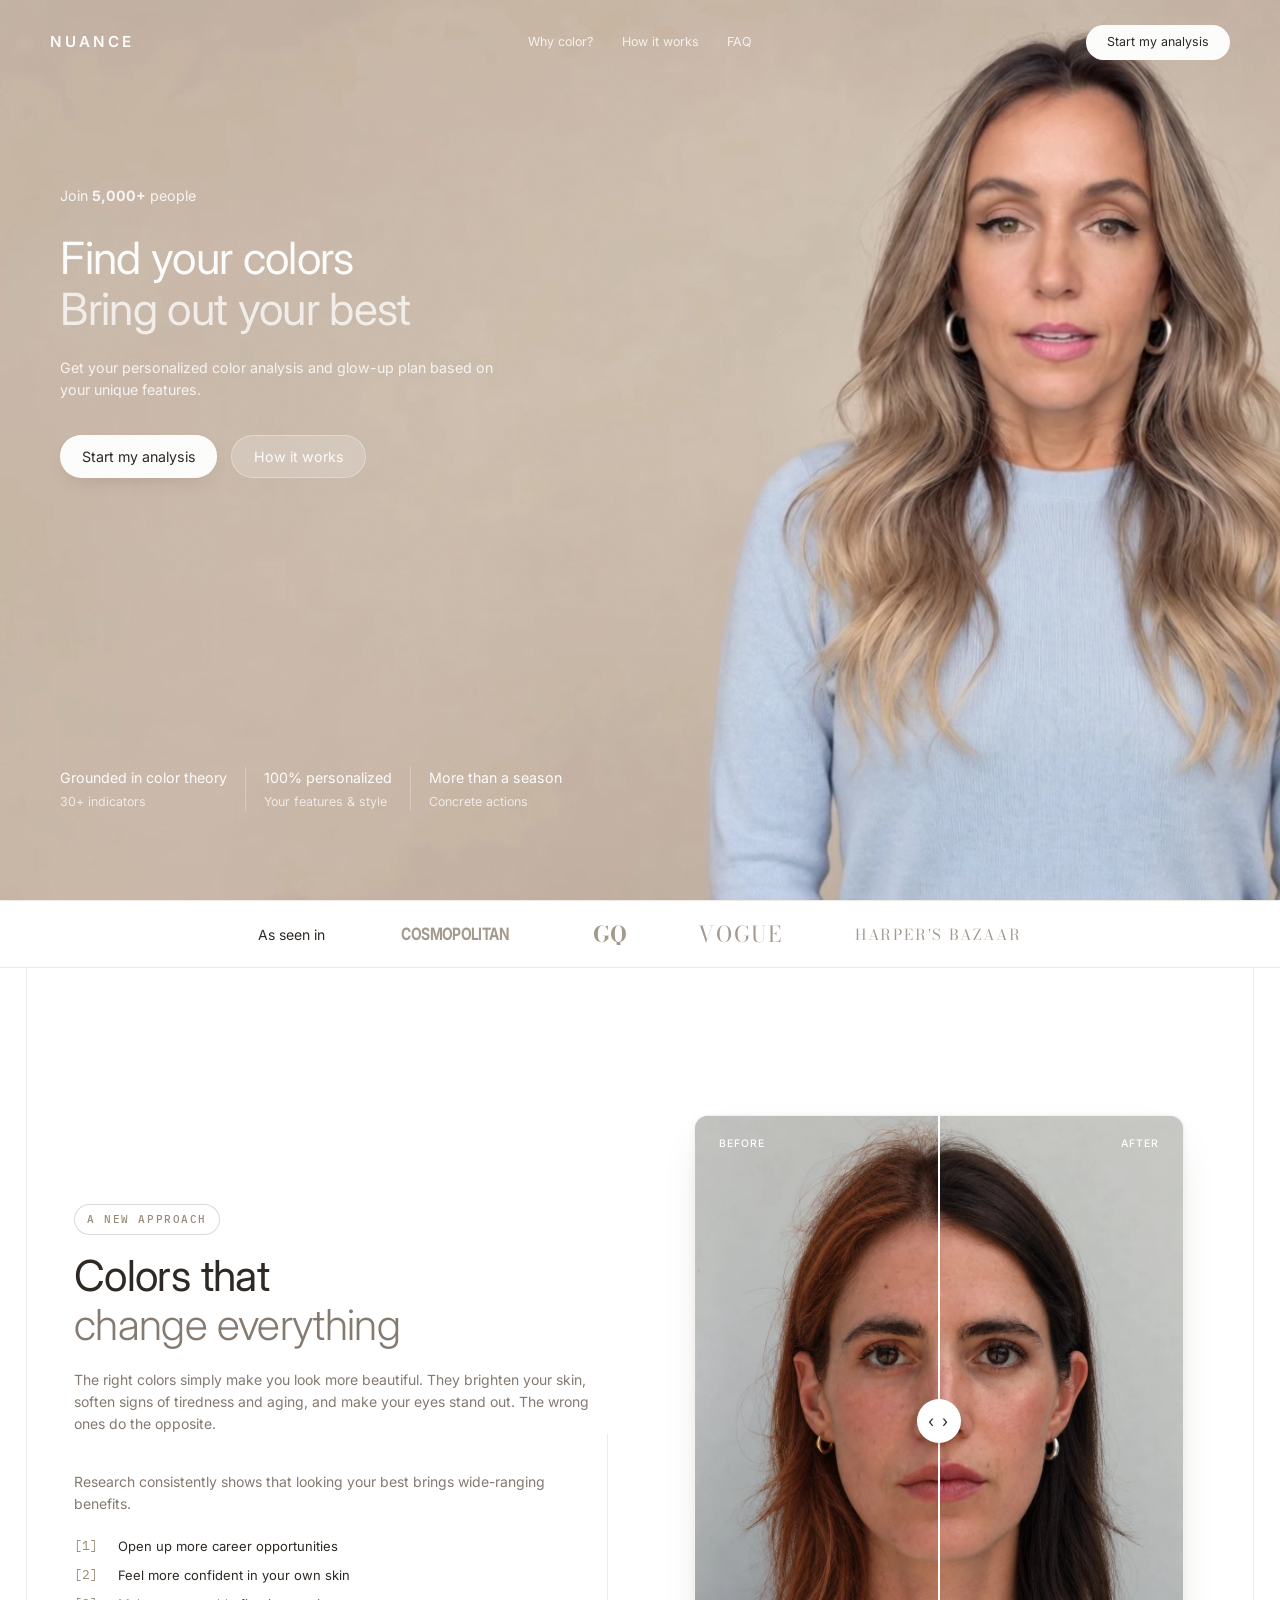
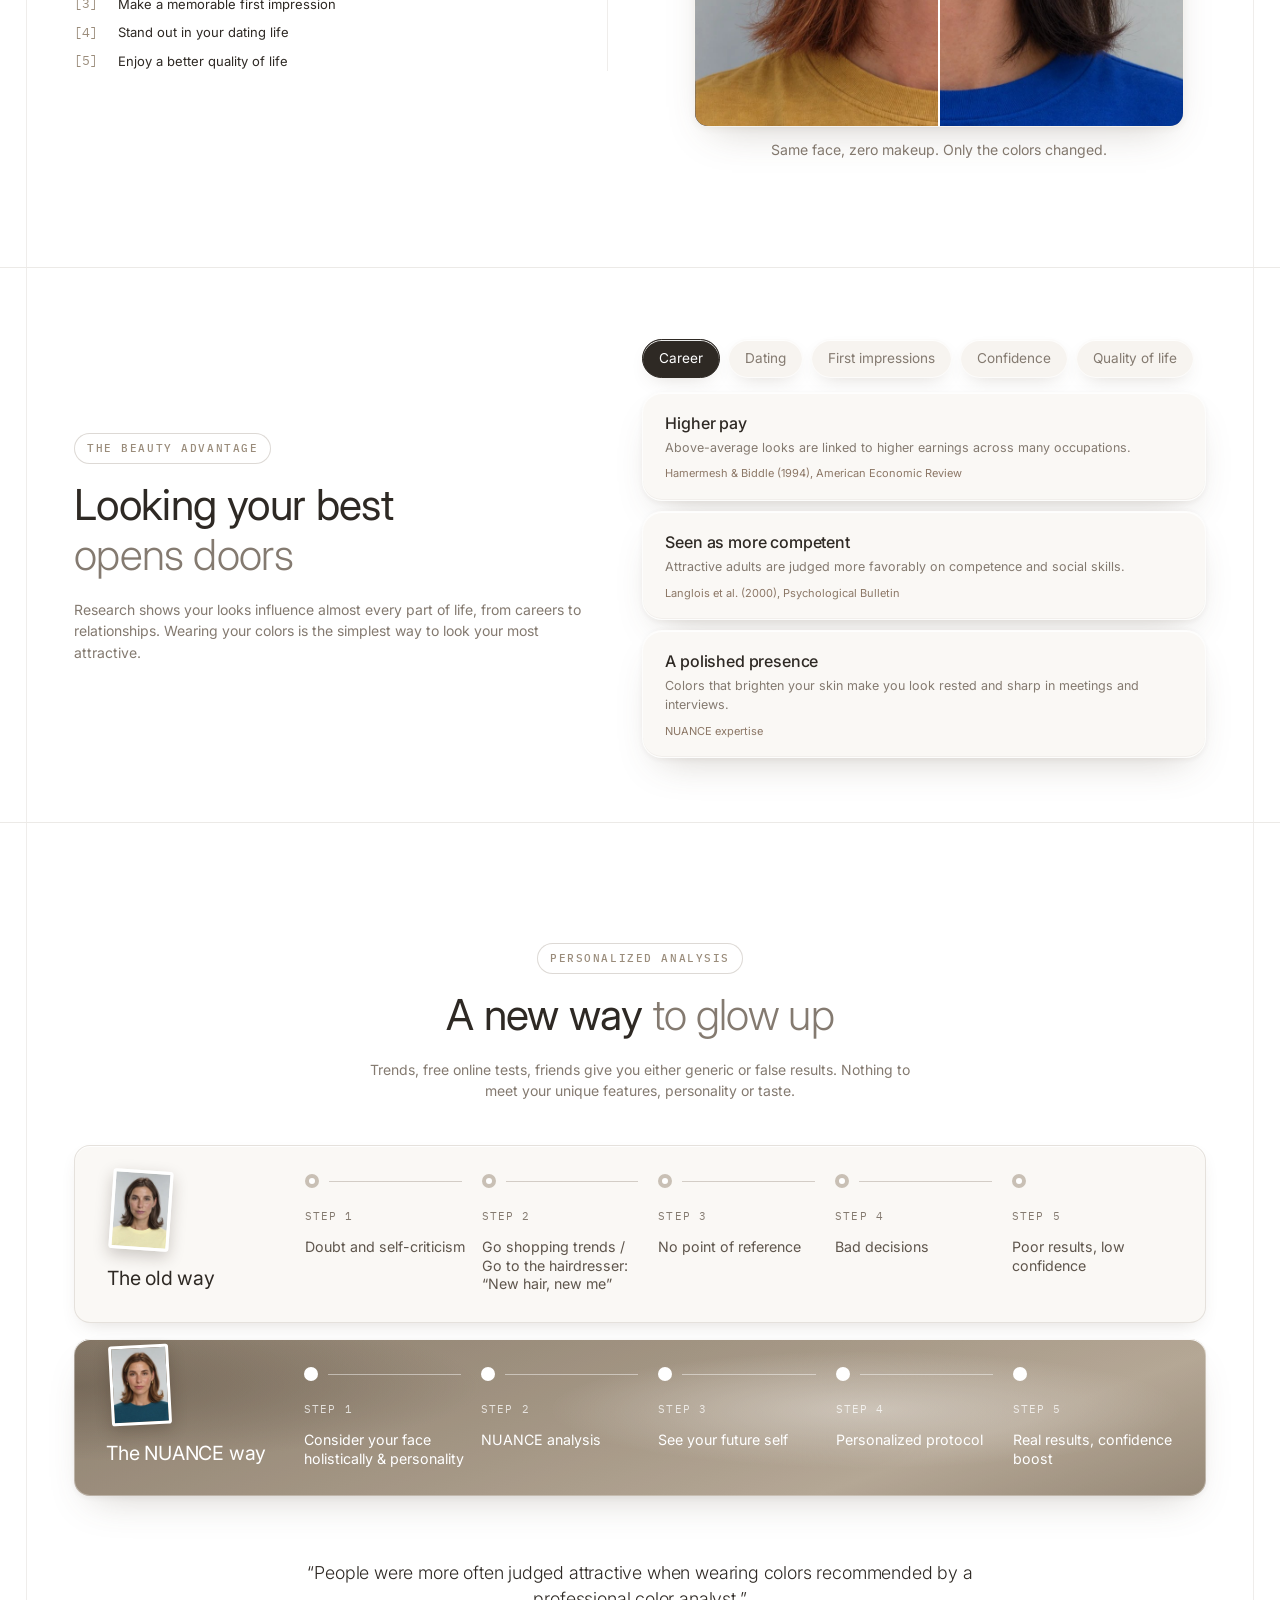
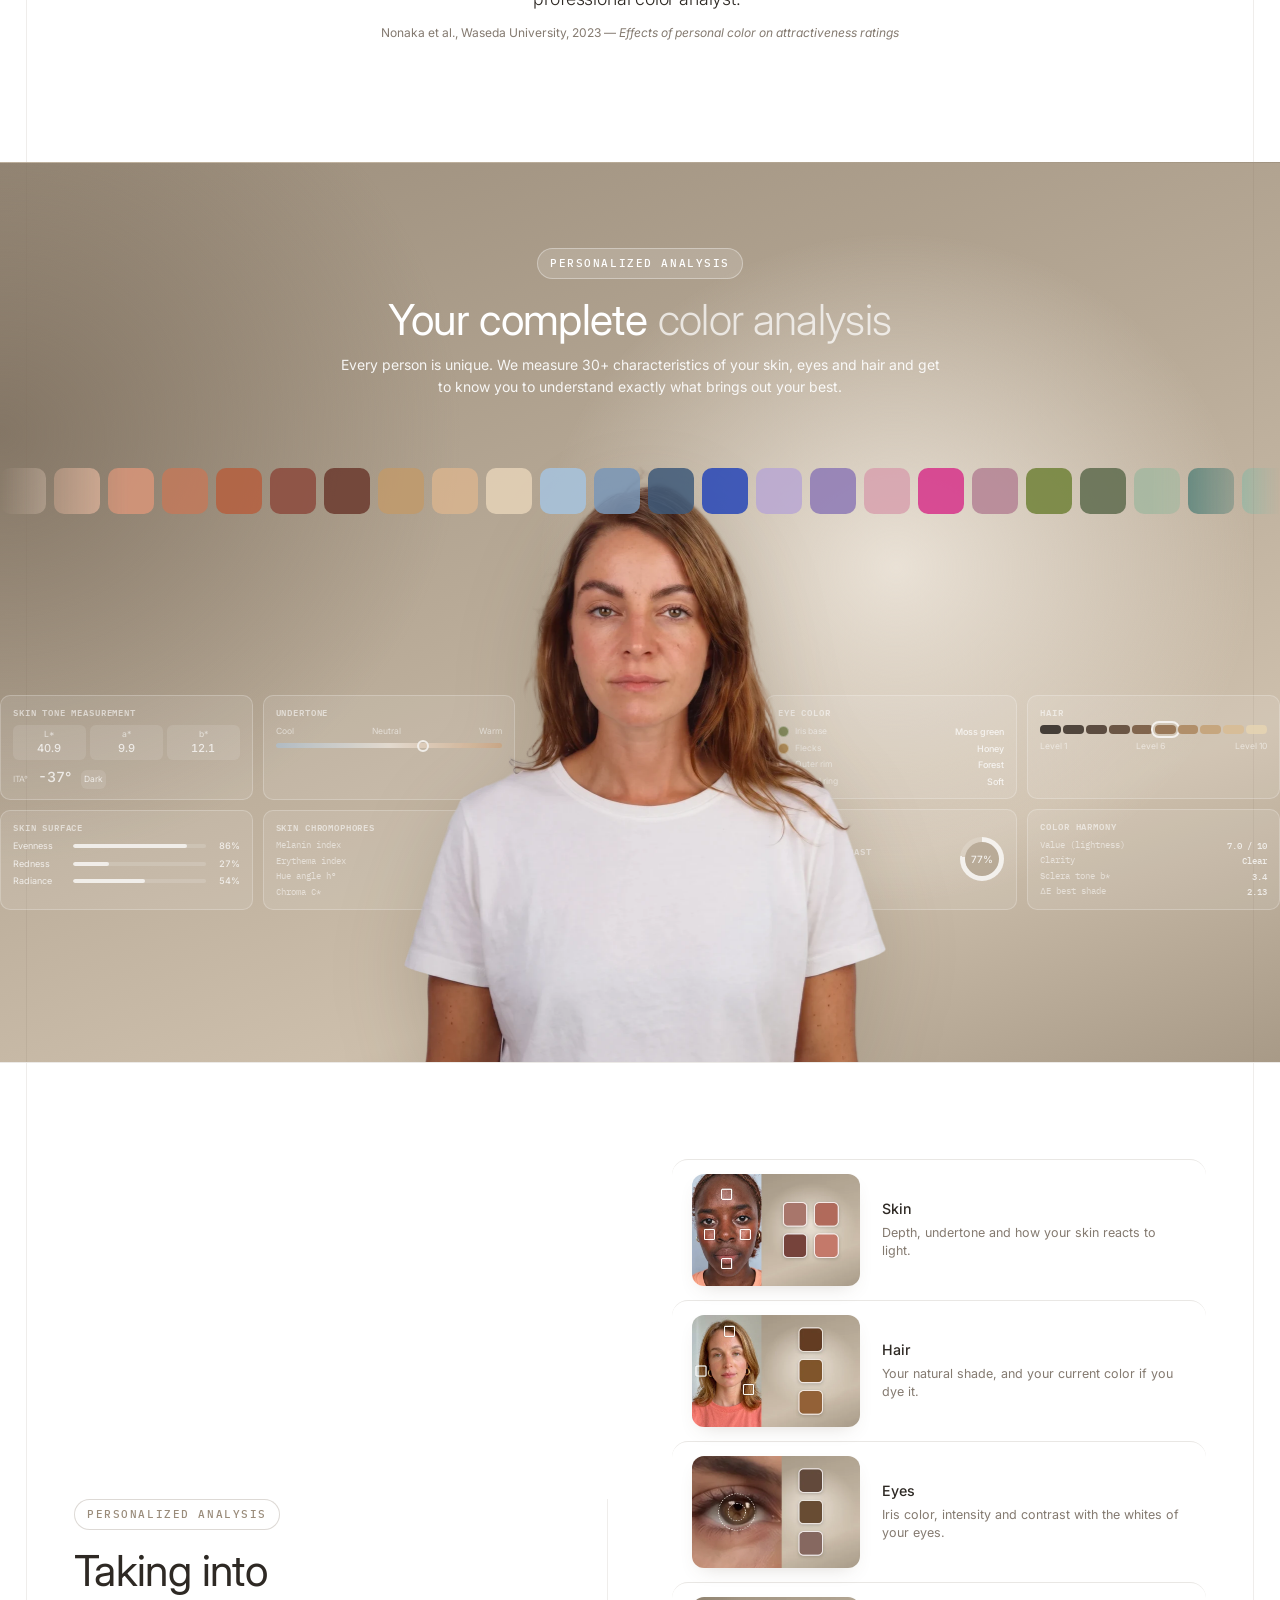
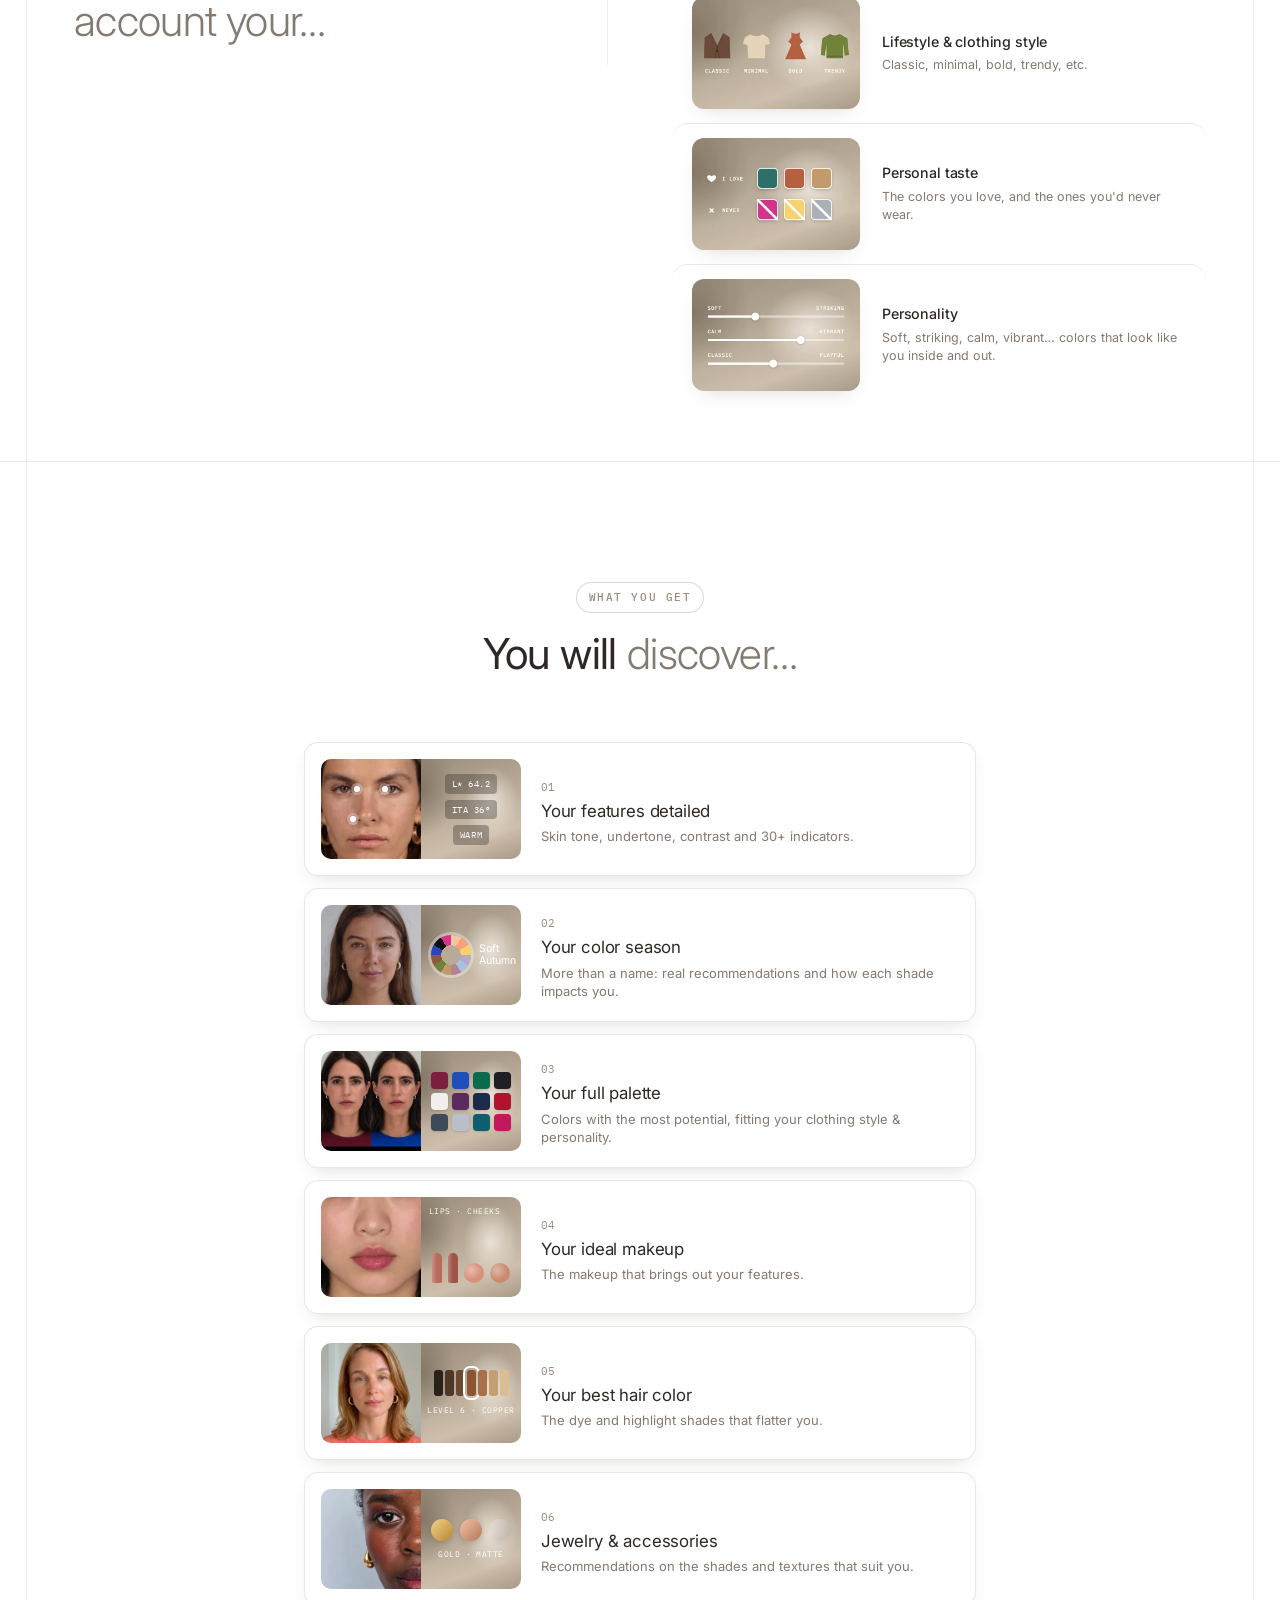
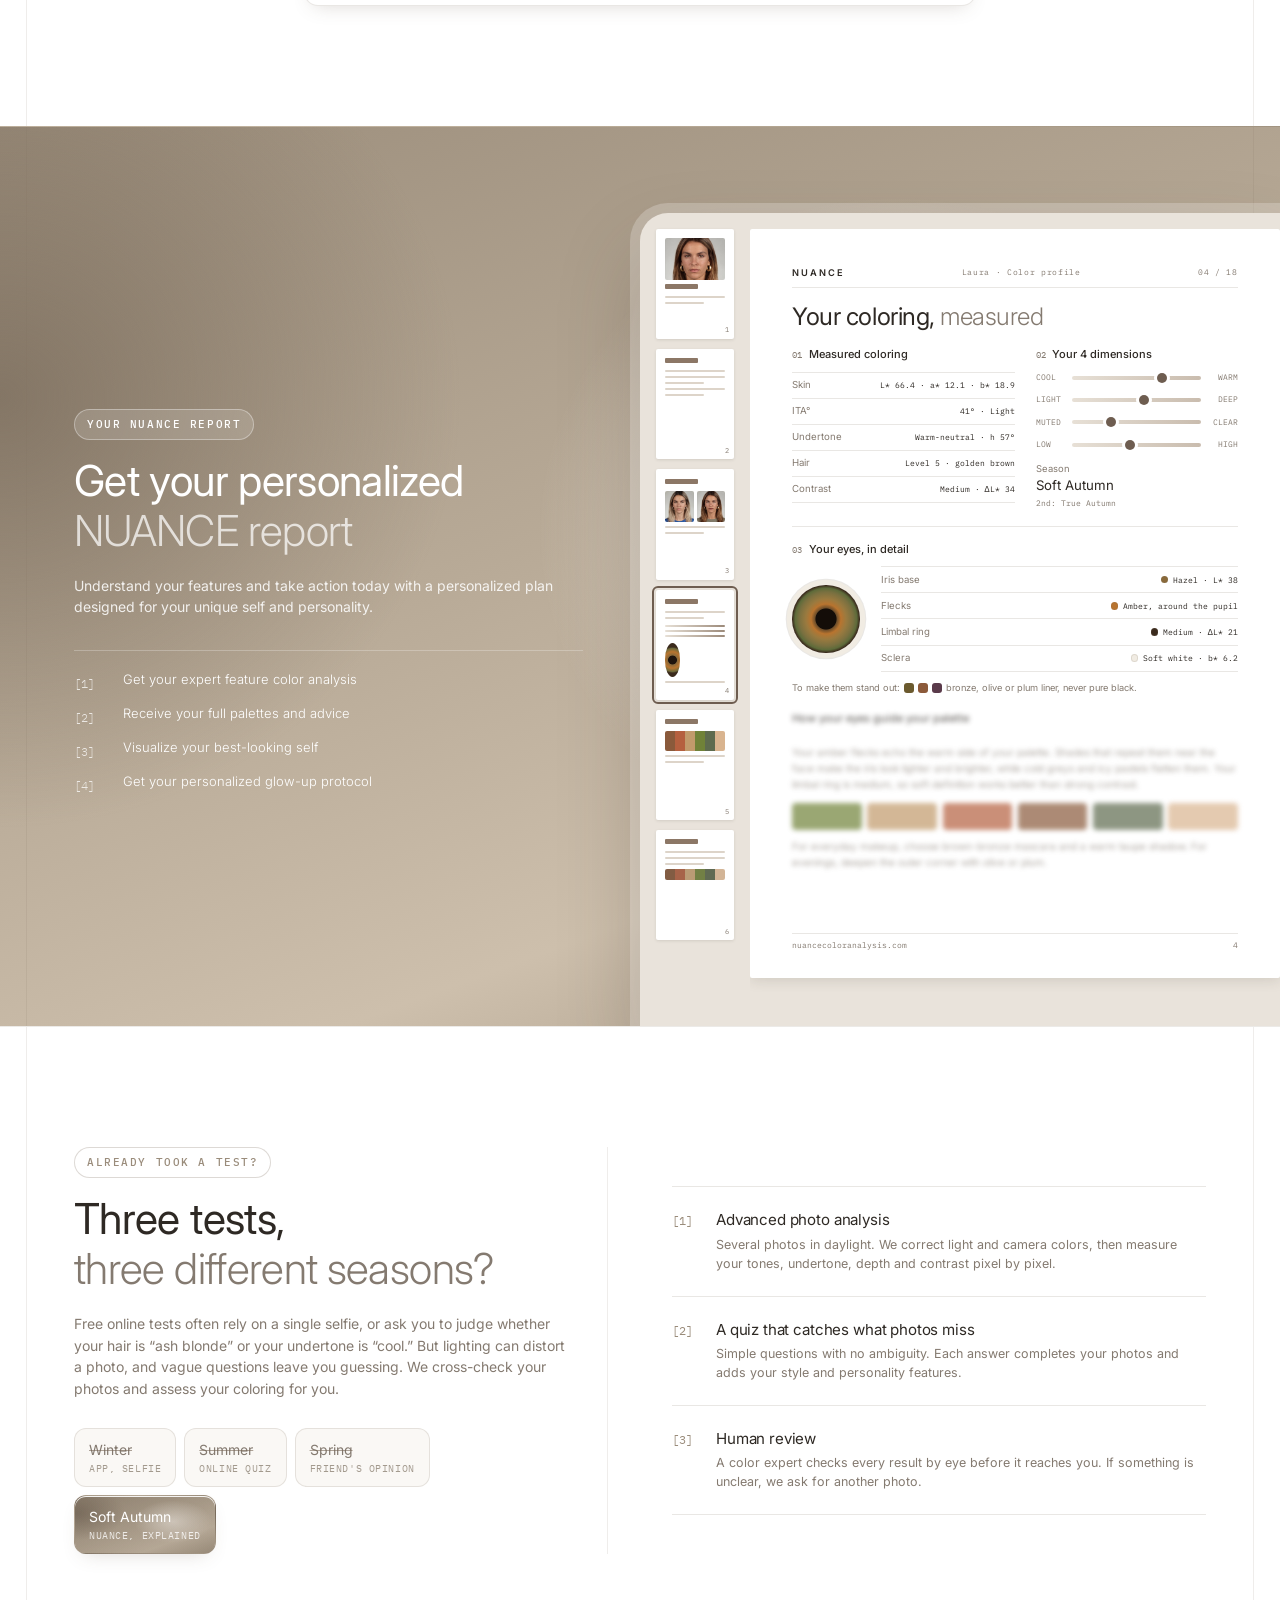
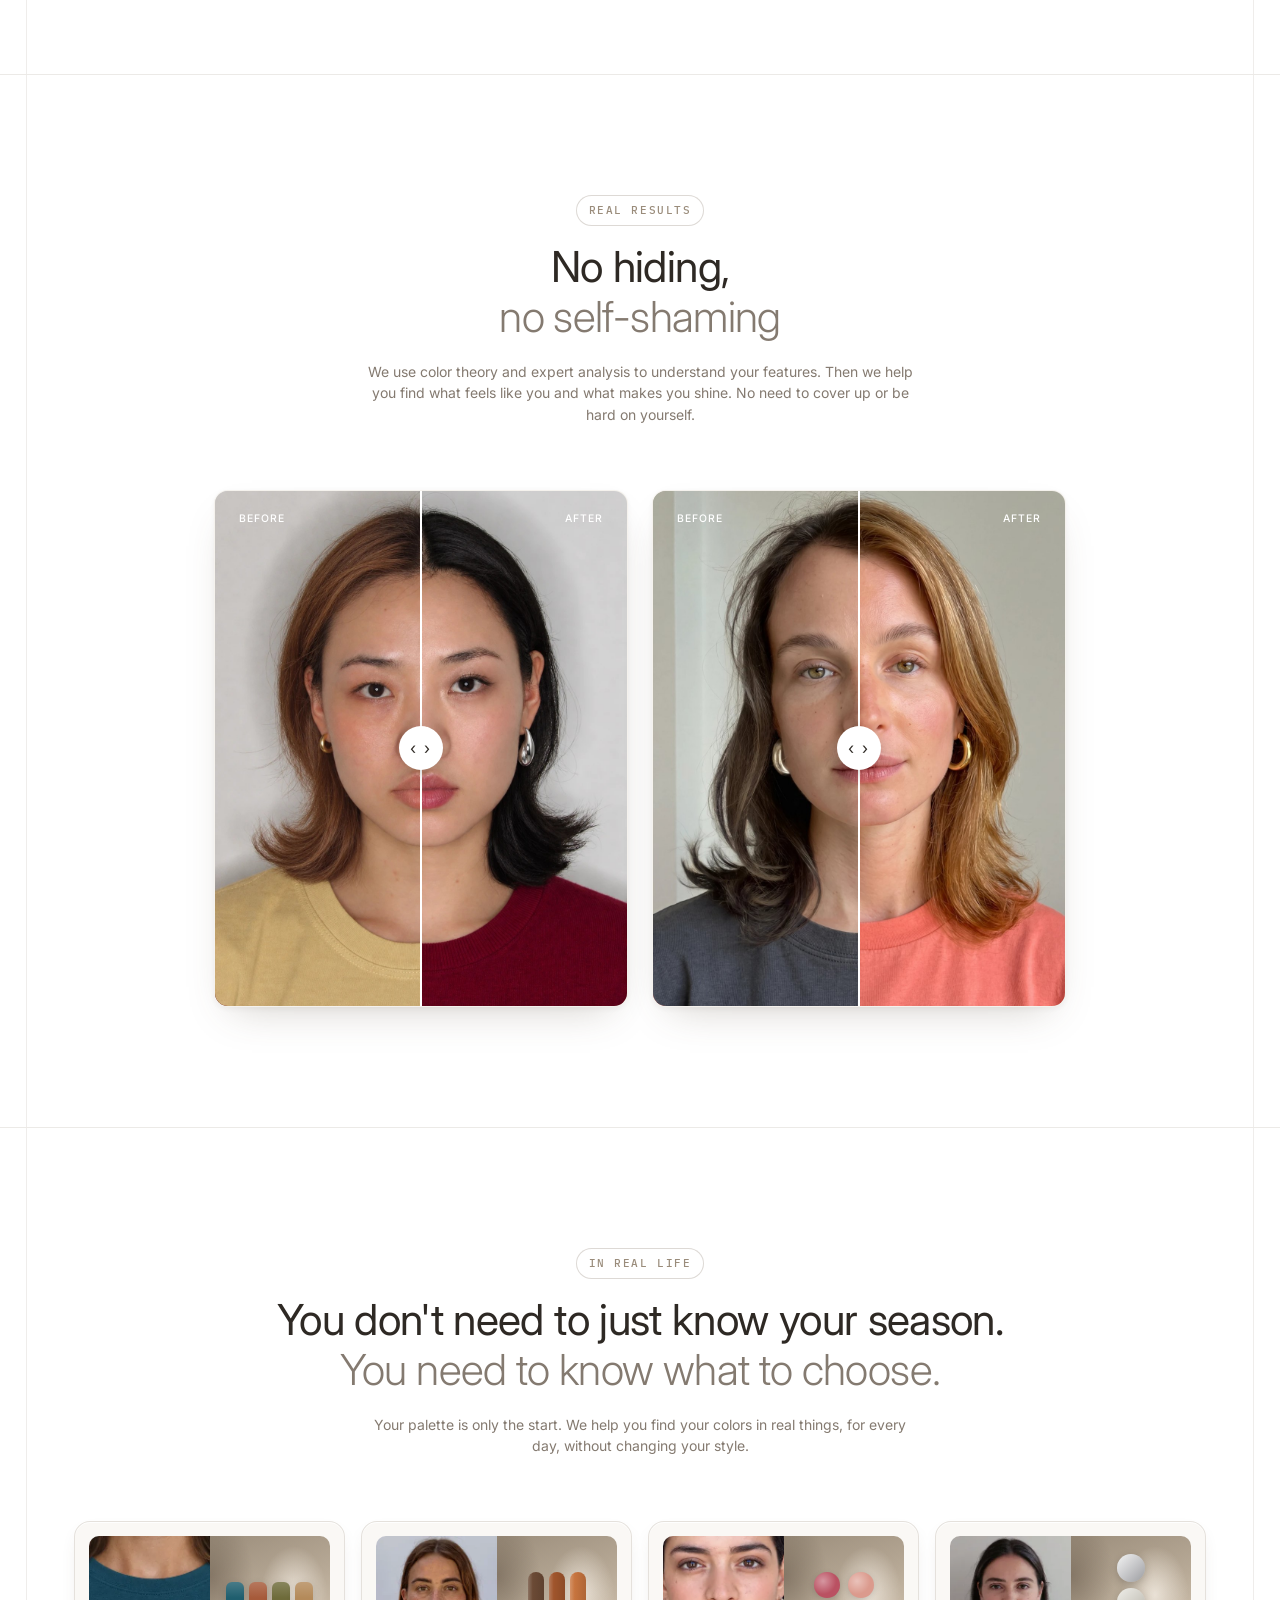
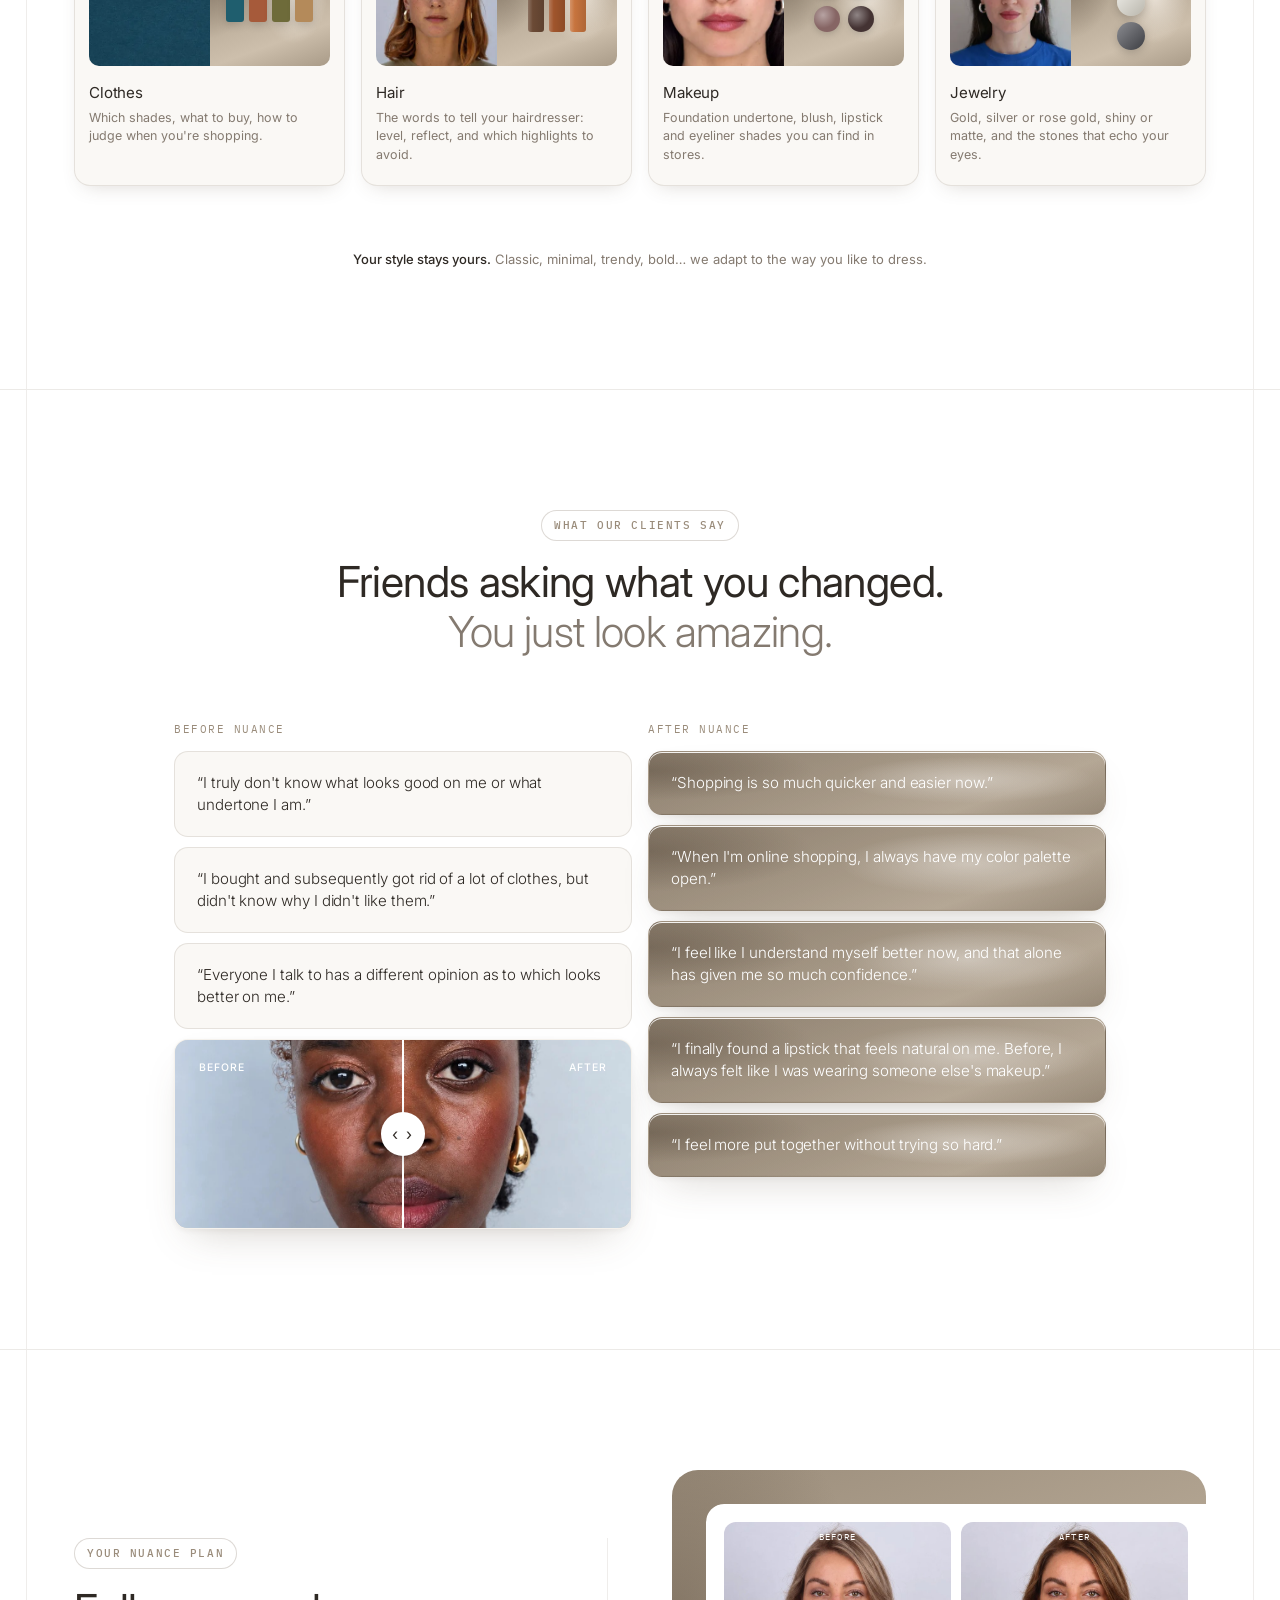
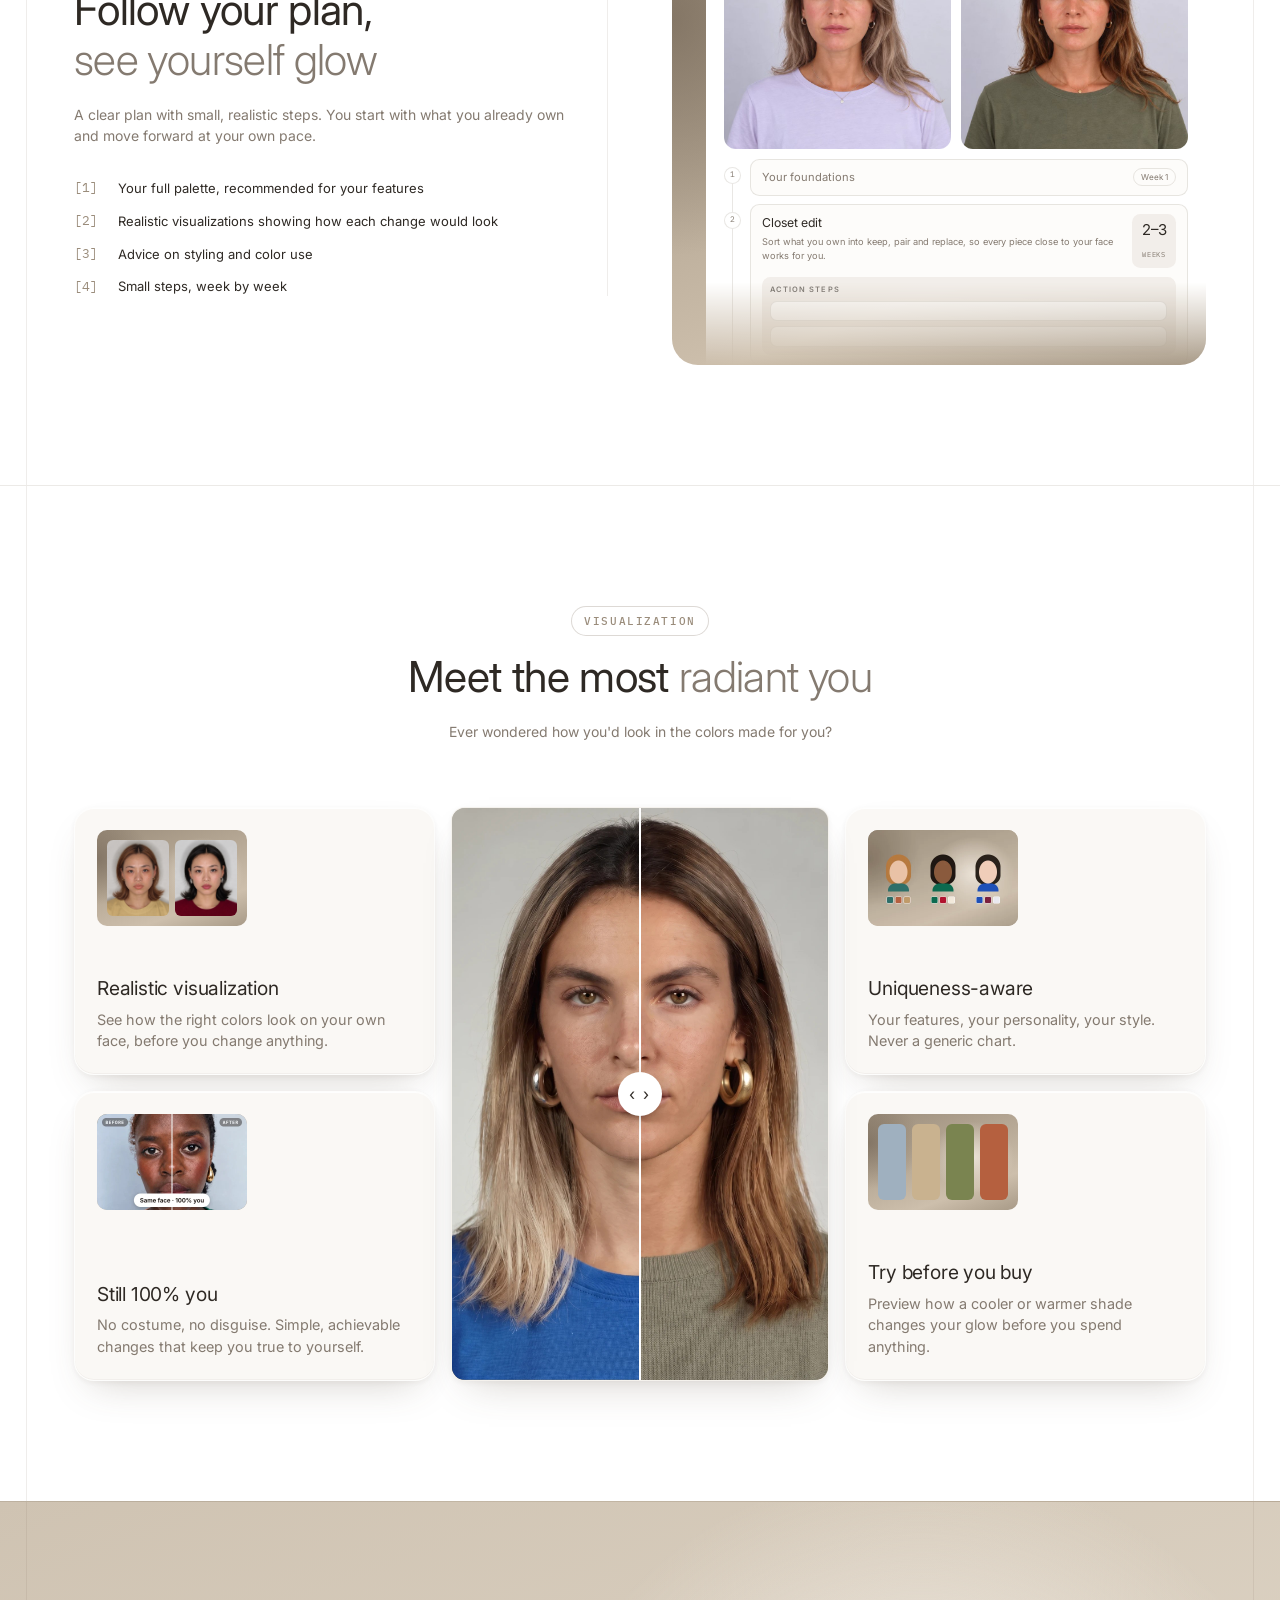
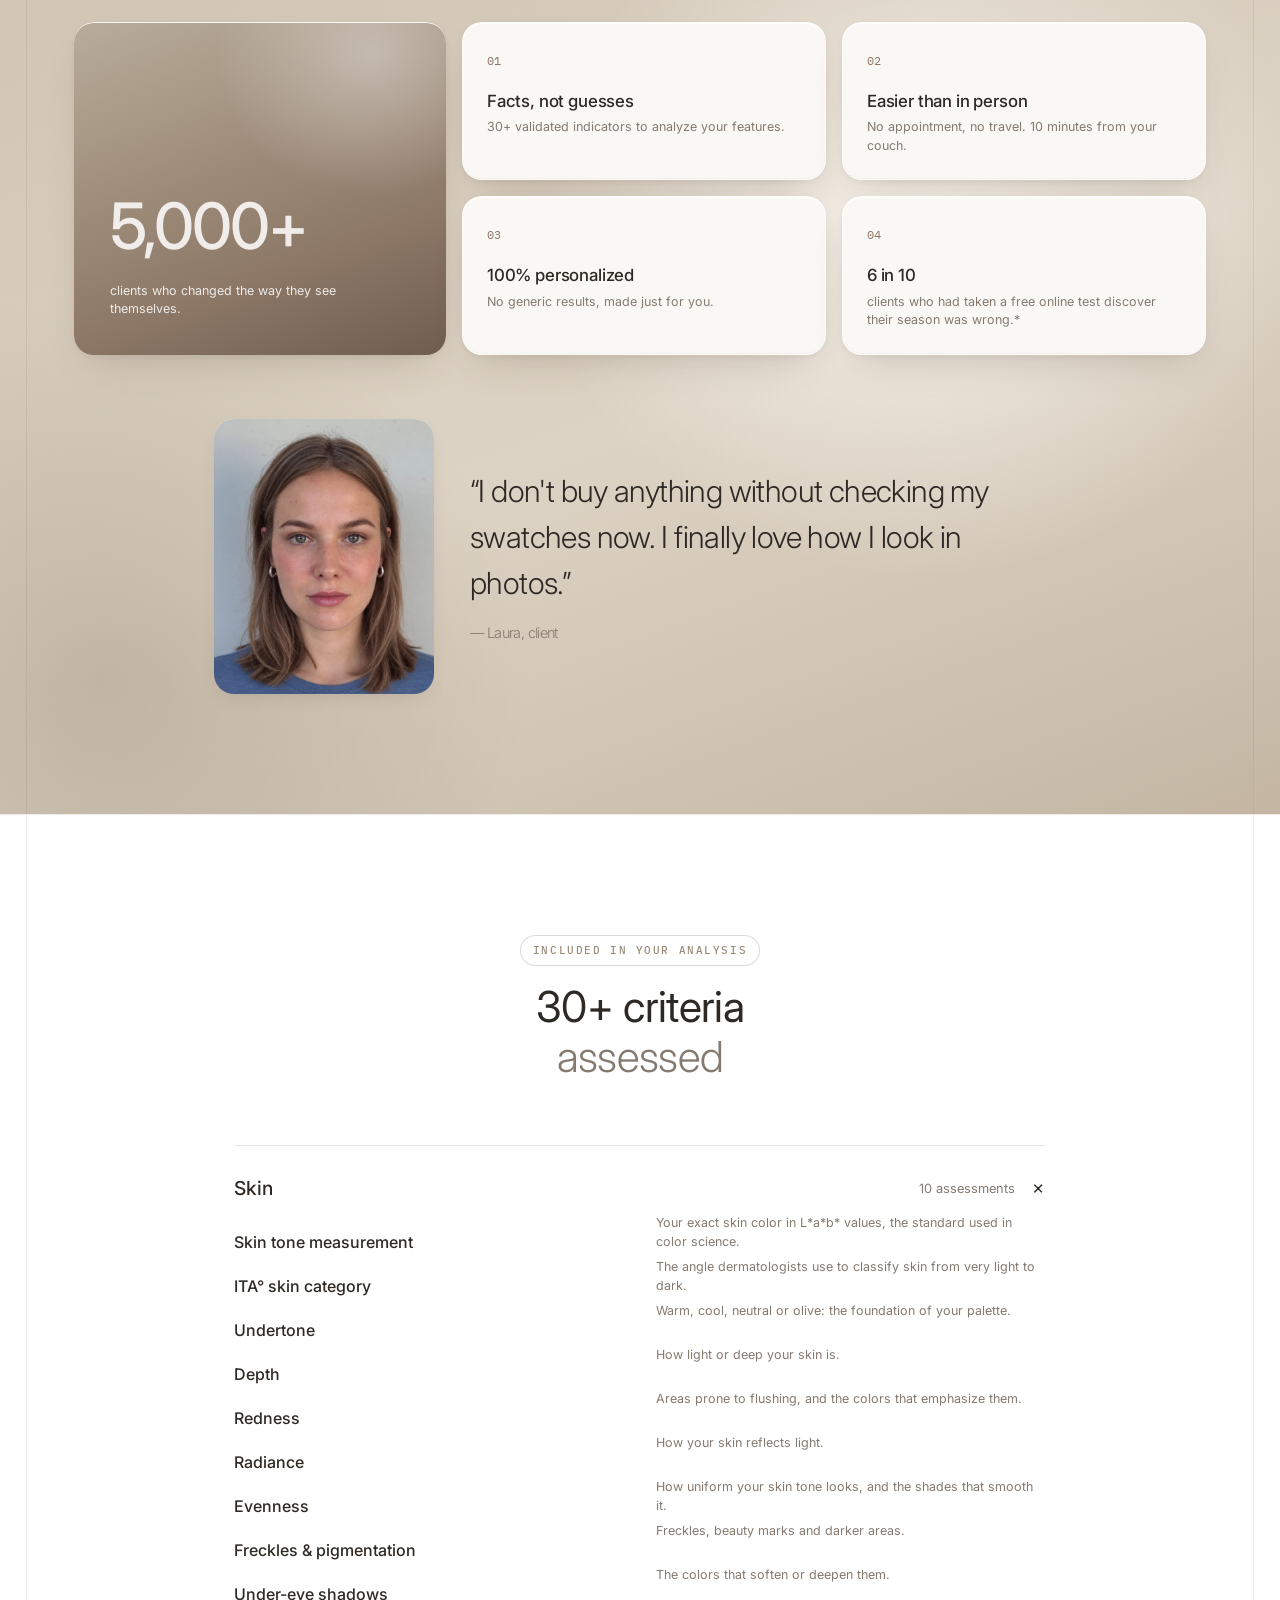
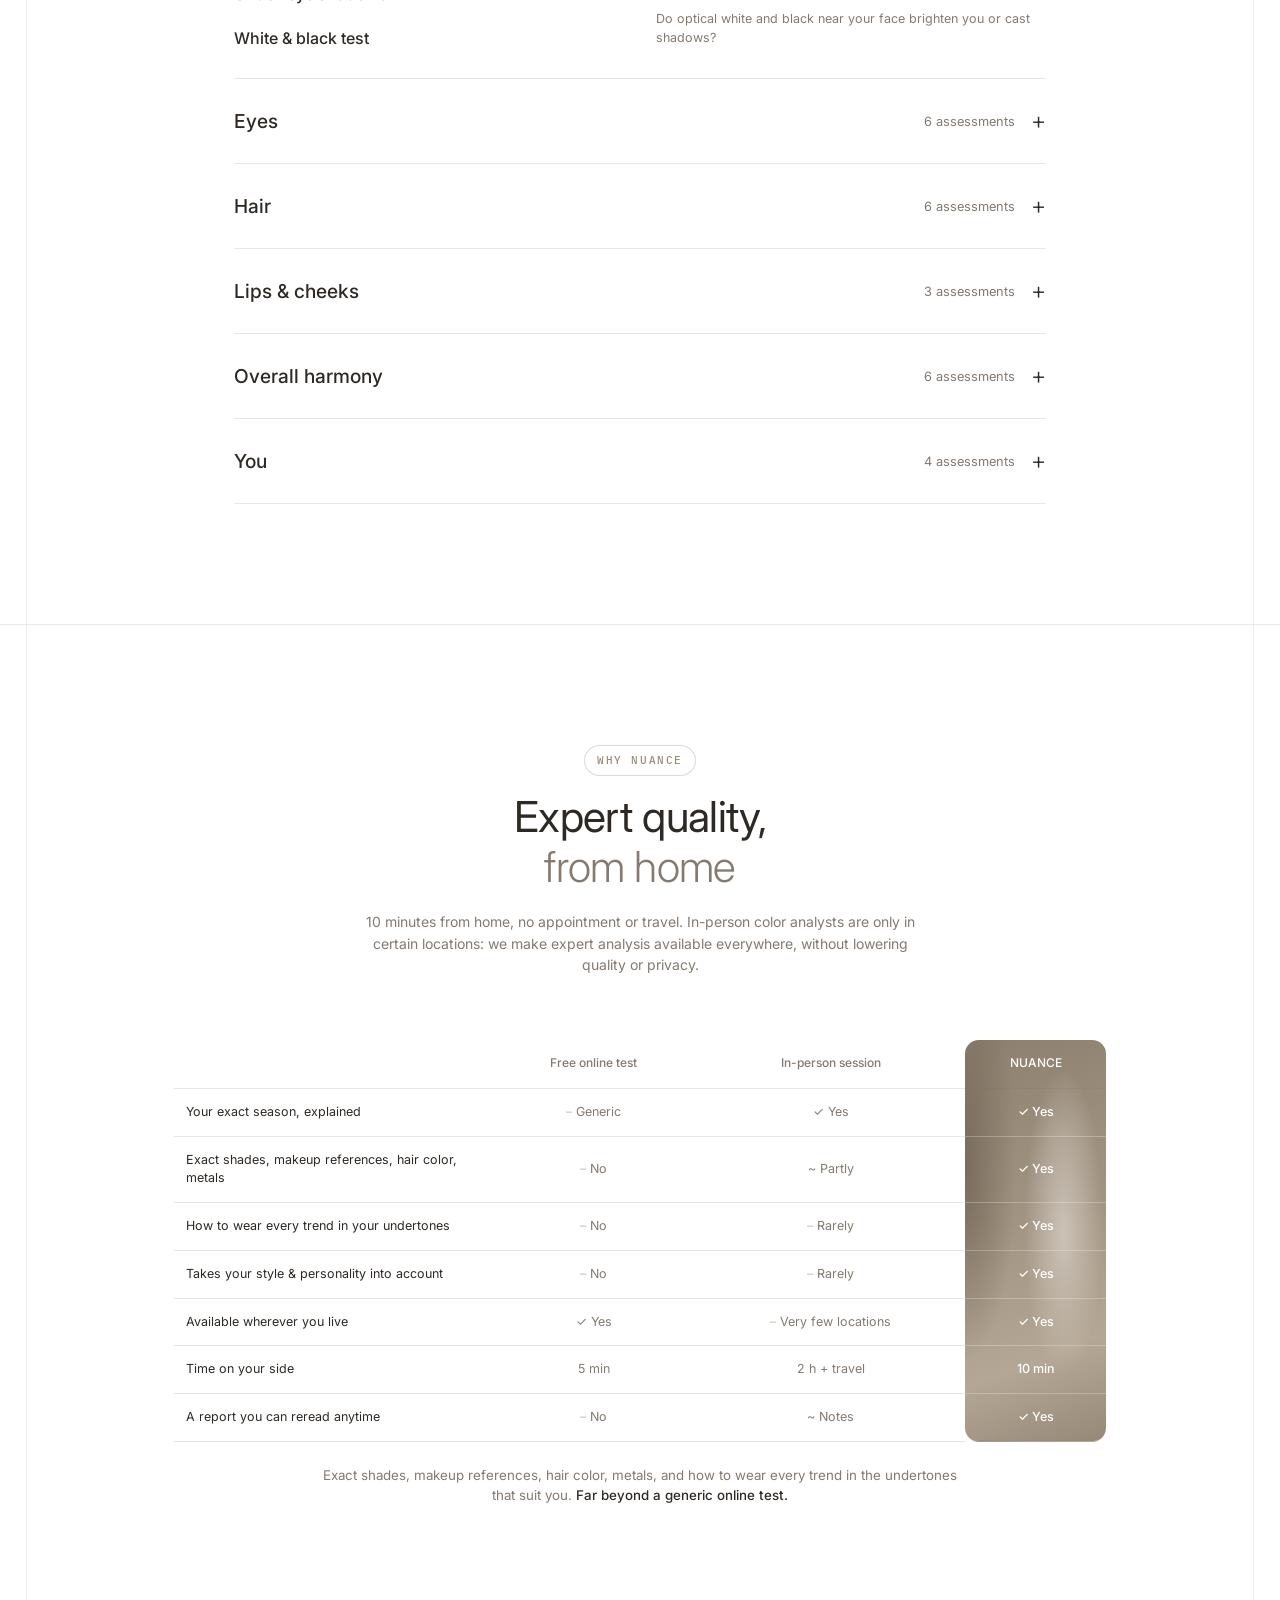
==== commit 2adc1030: "Add files via upload" ====
--- a/index.html
+++ b/index.html
@@ -12,7 +12,7 @@
   <link rel="preconnect" href="https://fonts.googleapis.com">
   <link rel="preconnect" href="https://fonts.gstatic.com" crossorigin>
   <link href="https://fonts.googleapis.com/css2?family=Inter:wght@300;400;500;600&family=IBM+Plex+Mono:wght@400;500&family=Bodoni+Moda:wght@400;700&display=swap" rel="stylesheet">
-  <link rel="stylesheet" href="style.css?v=45">
+  <link rel="stylesheet" href="style.css?v=47">
   <!-- Meta Pixel Code -->
   <script>
   !function(f,b,e,v,n,t,s)
--- a/style.css
+++ b/style.css
@@ -2201,3 +2201,10 @@
   .way-head { padding-right: 76px !important; min-height: 44px; }
   .discover .learn { margin-top: 4px; }
 }
+
+/* ---------- V20 · Hero mobile : voile sombre atténué, image jusqu'en bas du premier écran ---------- */
+@media (max-width: 900px) {
+  .hero.has-video { min-height: 100svh; }
+  .hero.has-video::before { background: linear-gradient(to top, rgba(38,30,24,.66) 0%, rgba(38,30,24,.46) 28%, rgba(38,30,24,.16) 46%, rgba(38,30,24,0) 60%); }
+  .hero.has-video .hero-content h1, .hero.has-video .hero-content p { text-shadow: 0 1px 14px rgba(30,20,14,.55), 0 0 2px rgba(30,20,14,.35); }
+}
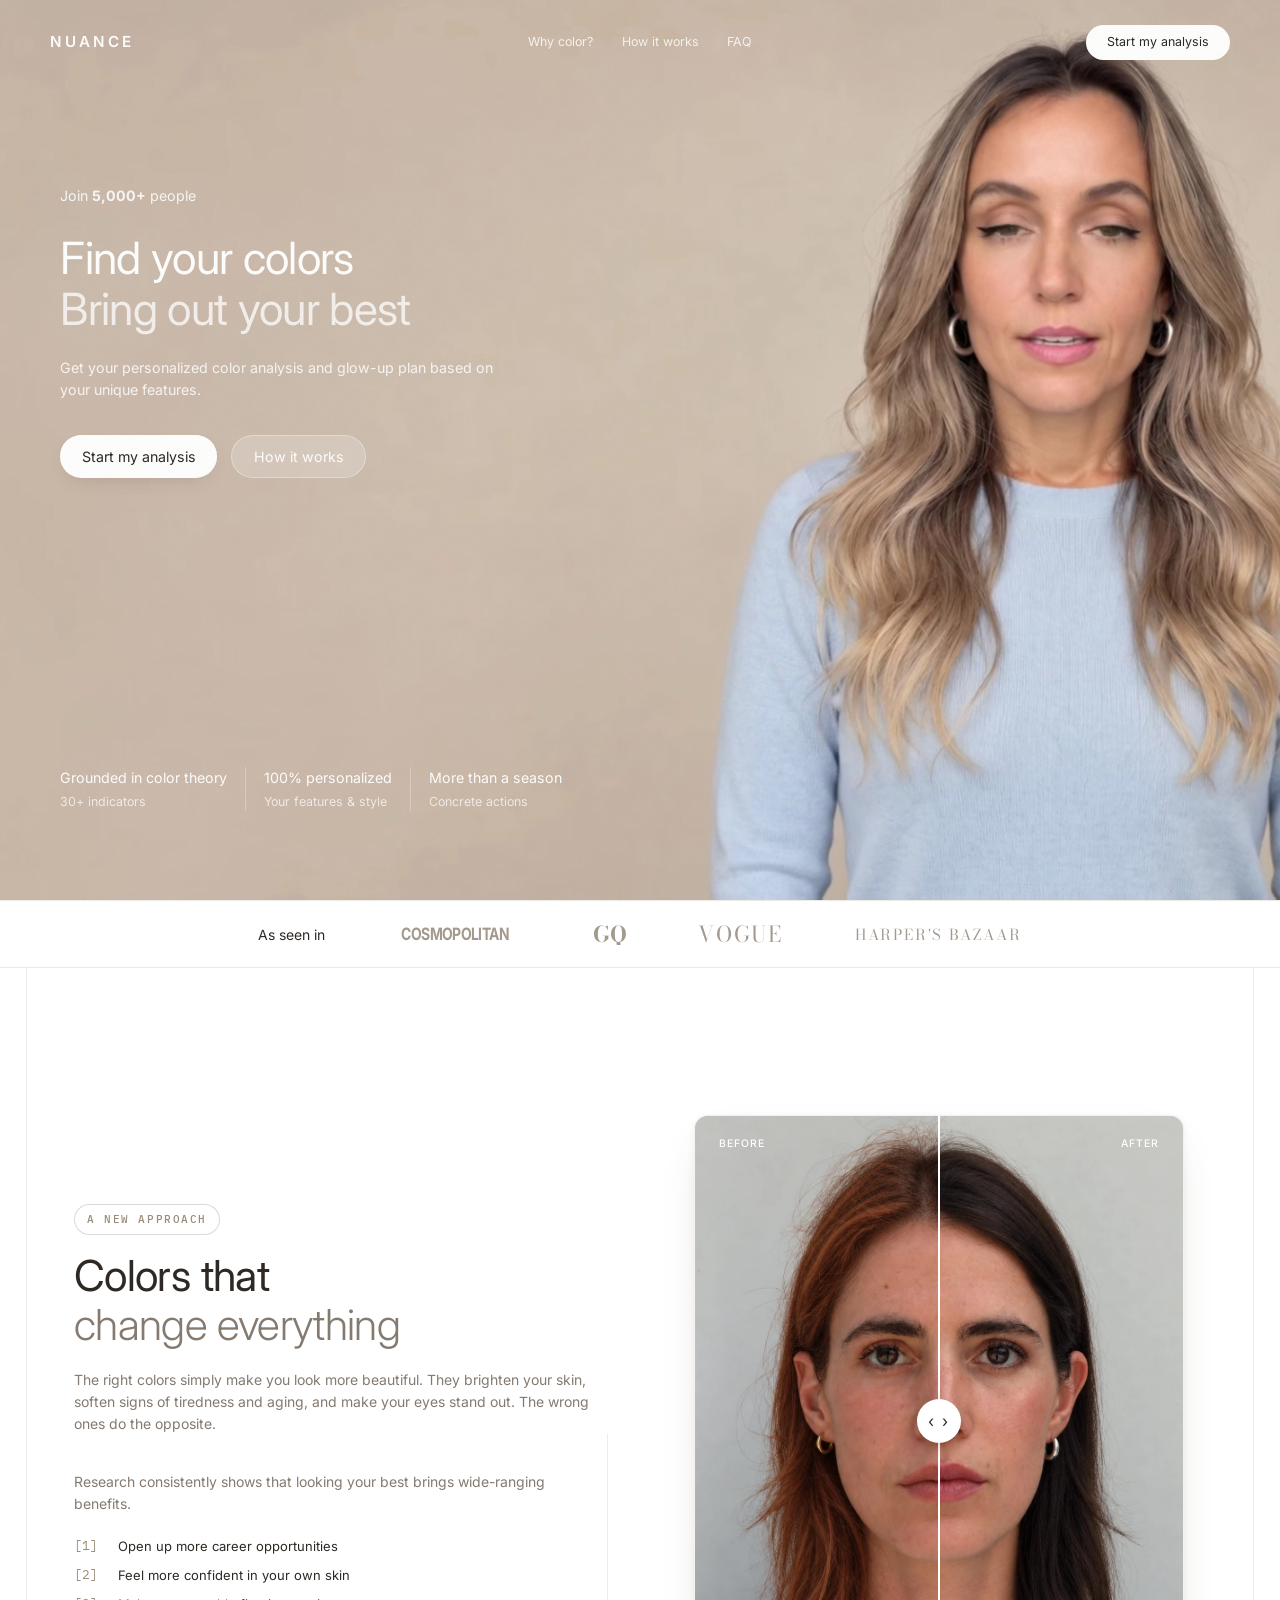
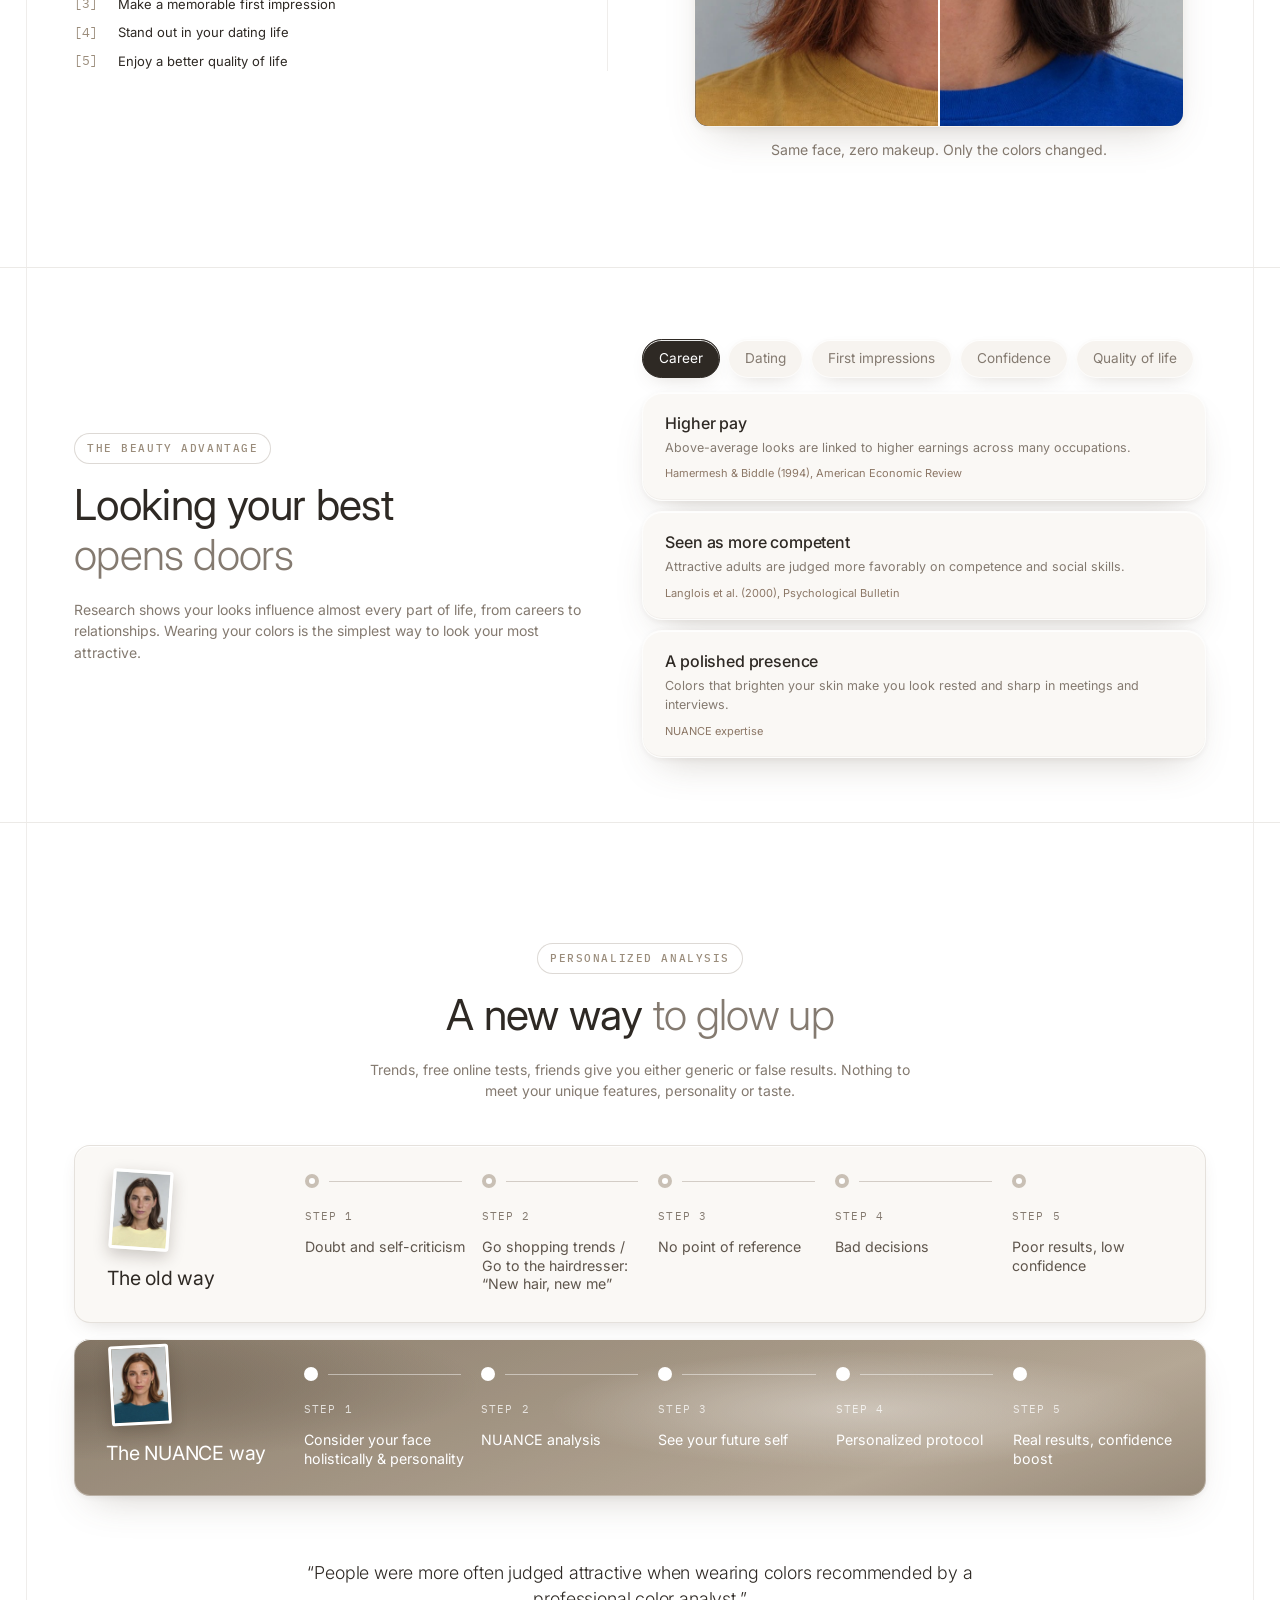
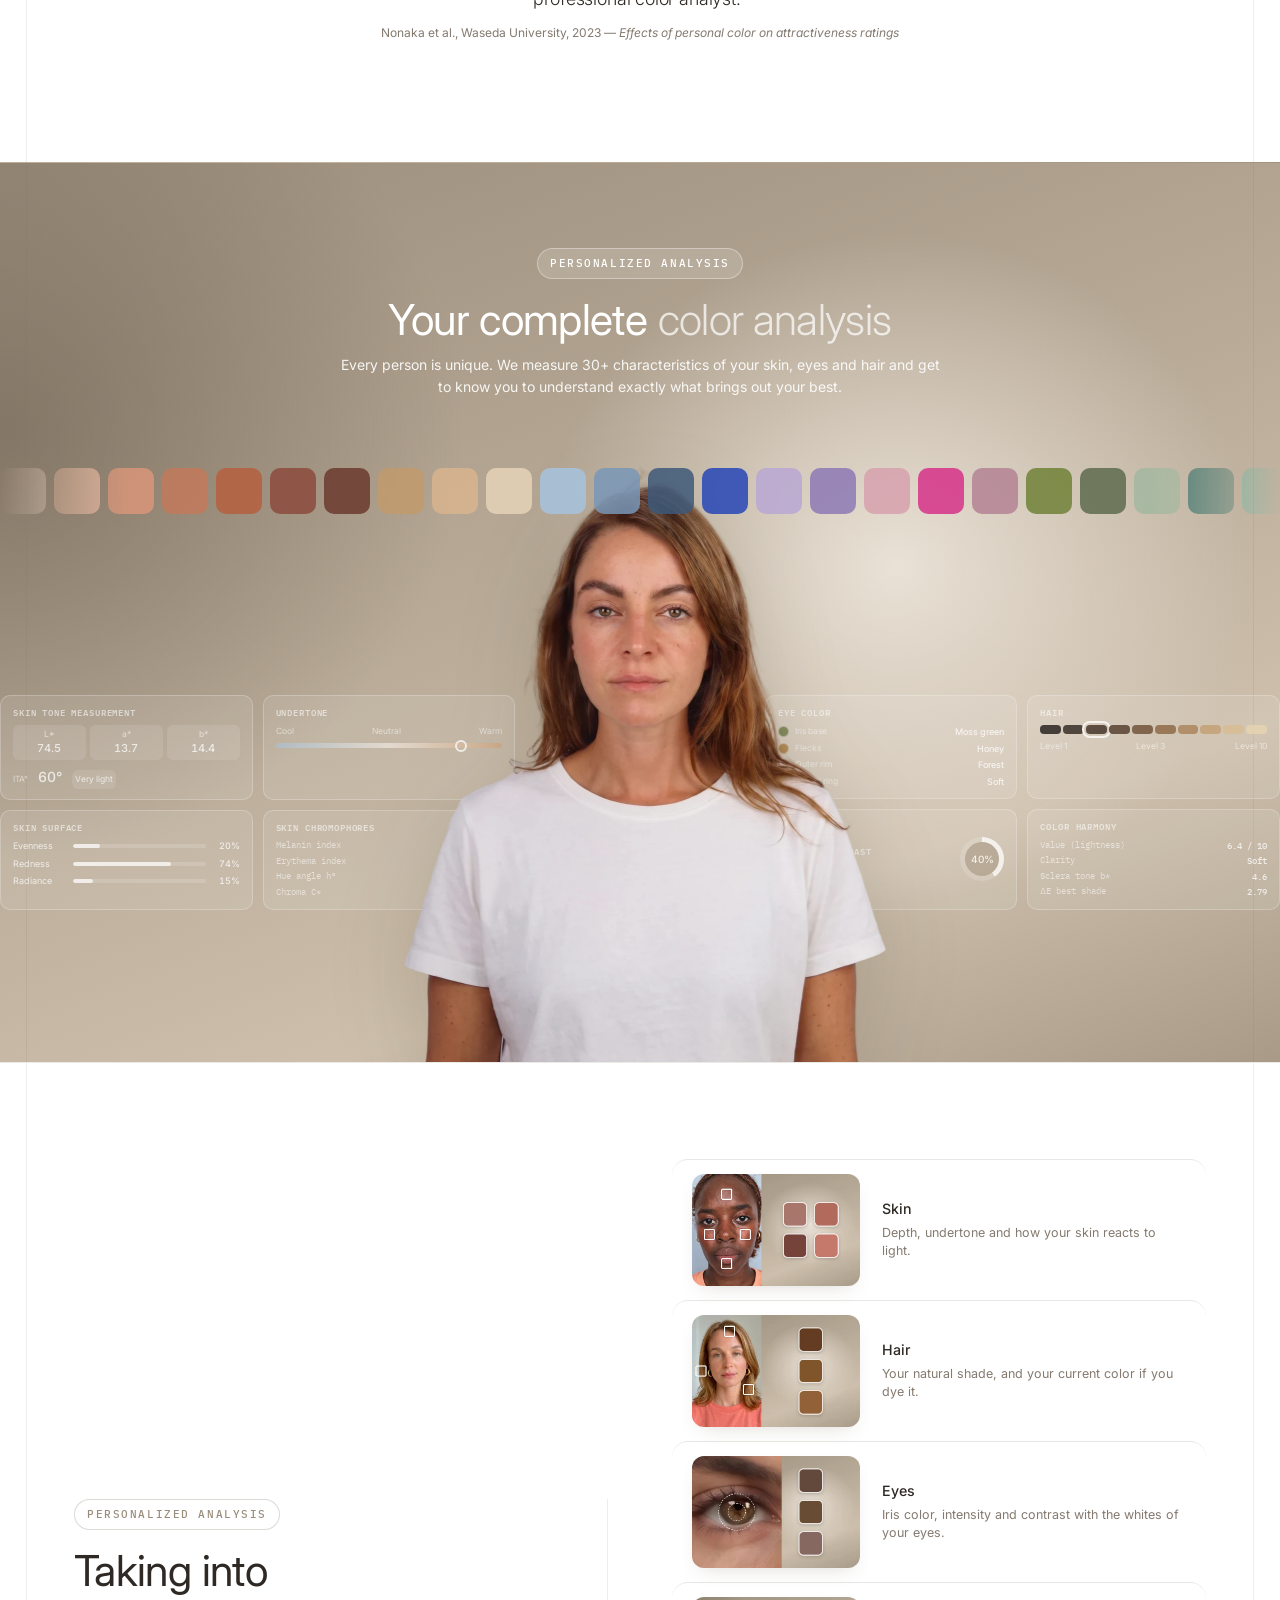
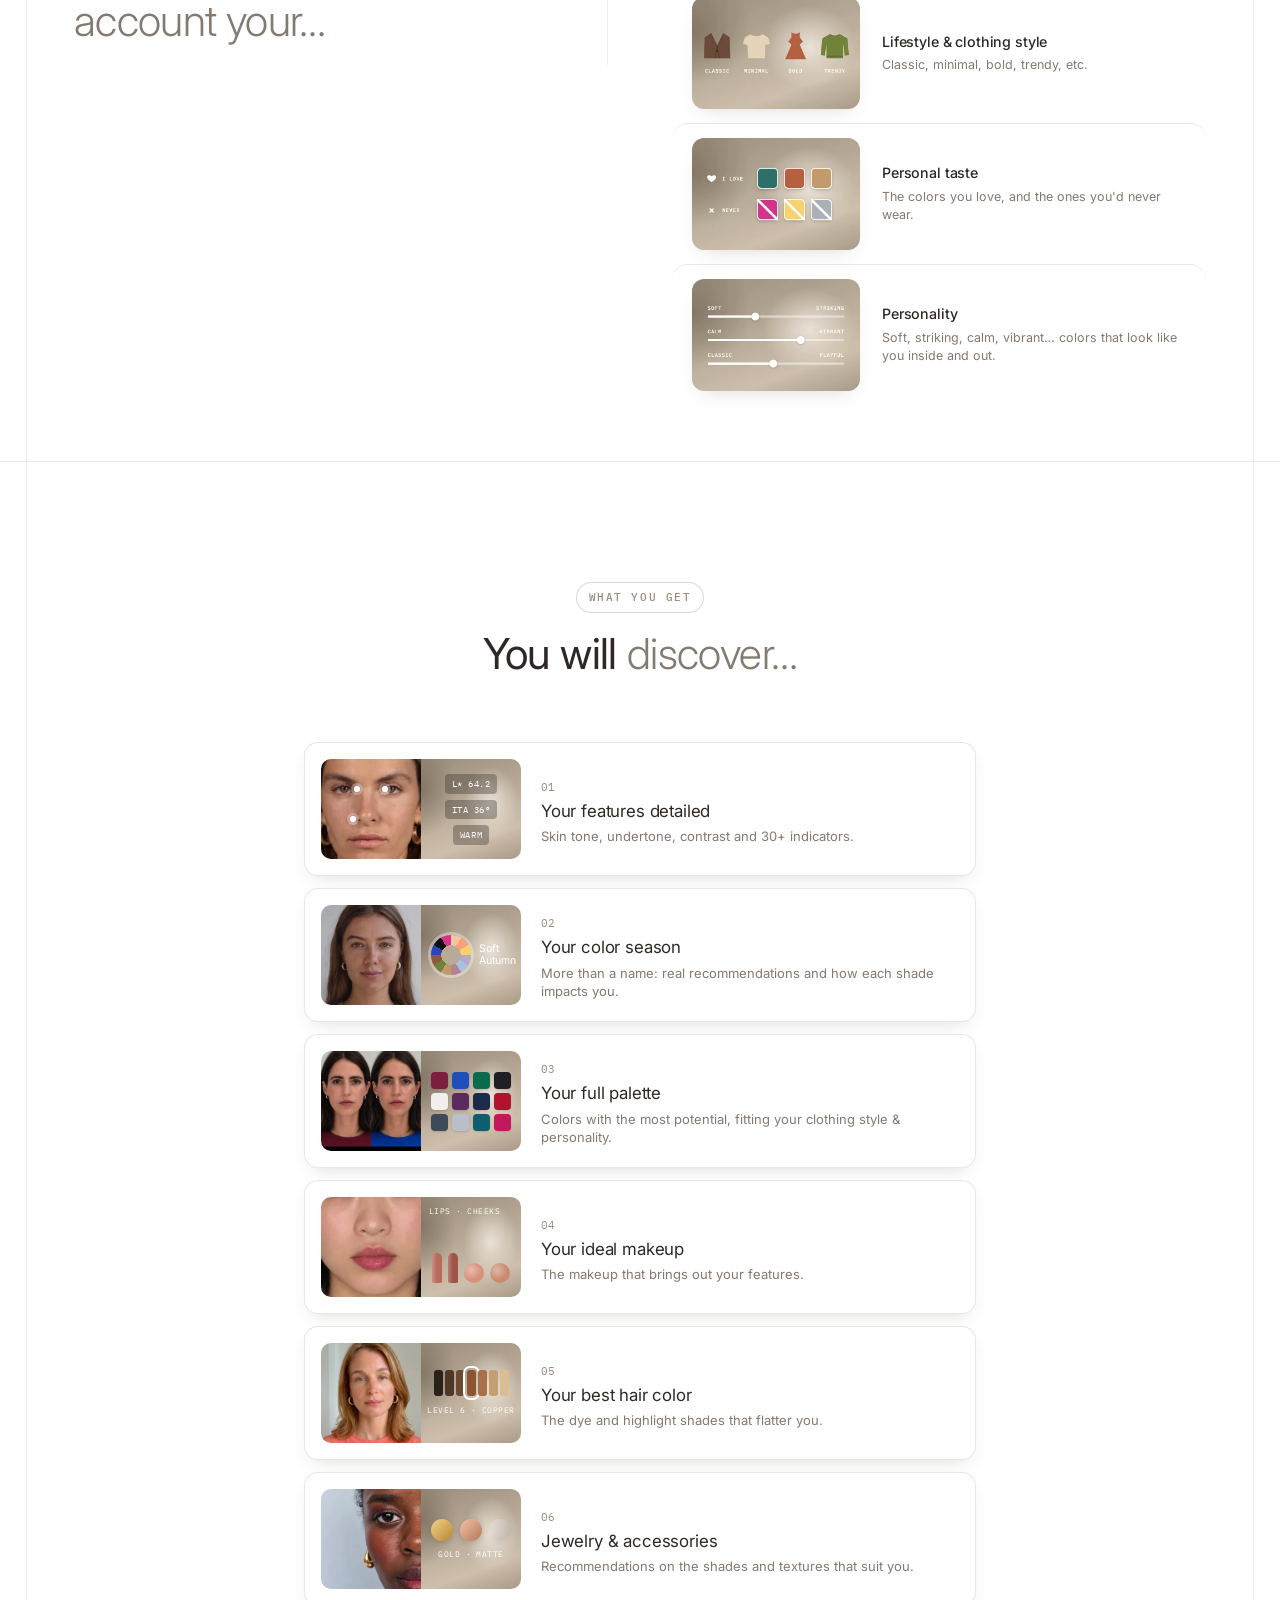
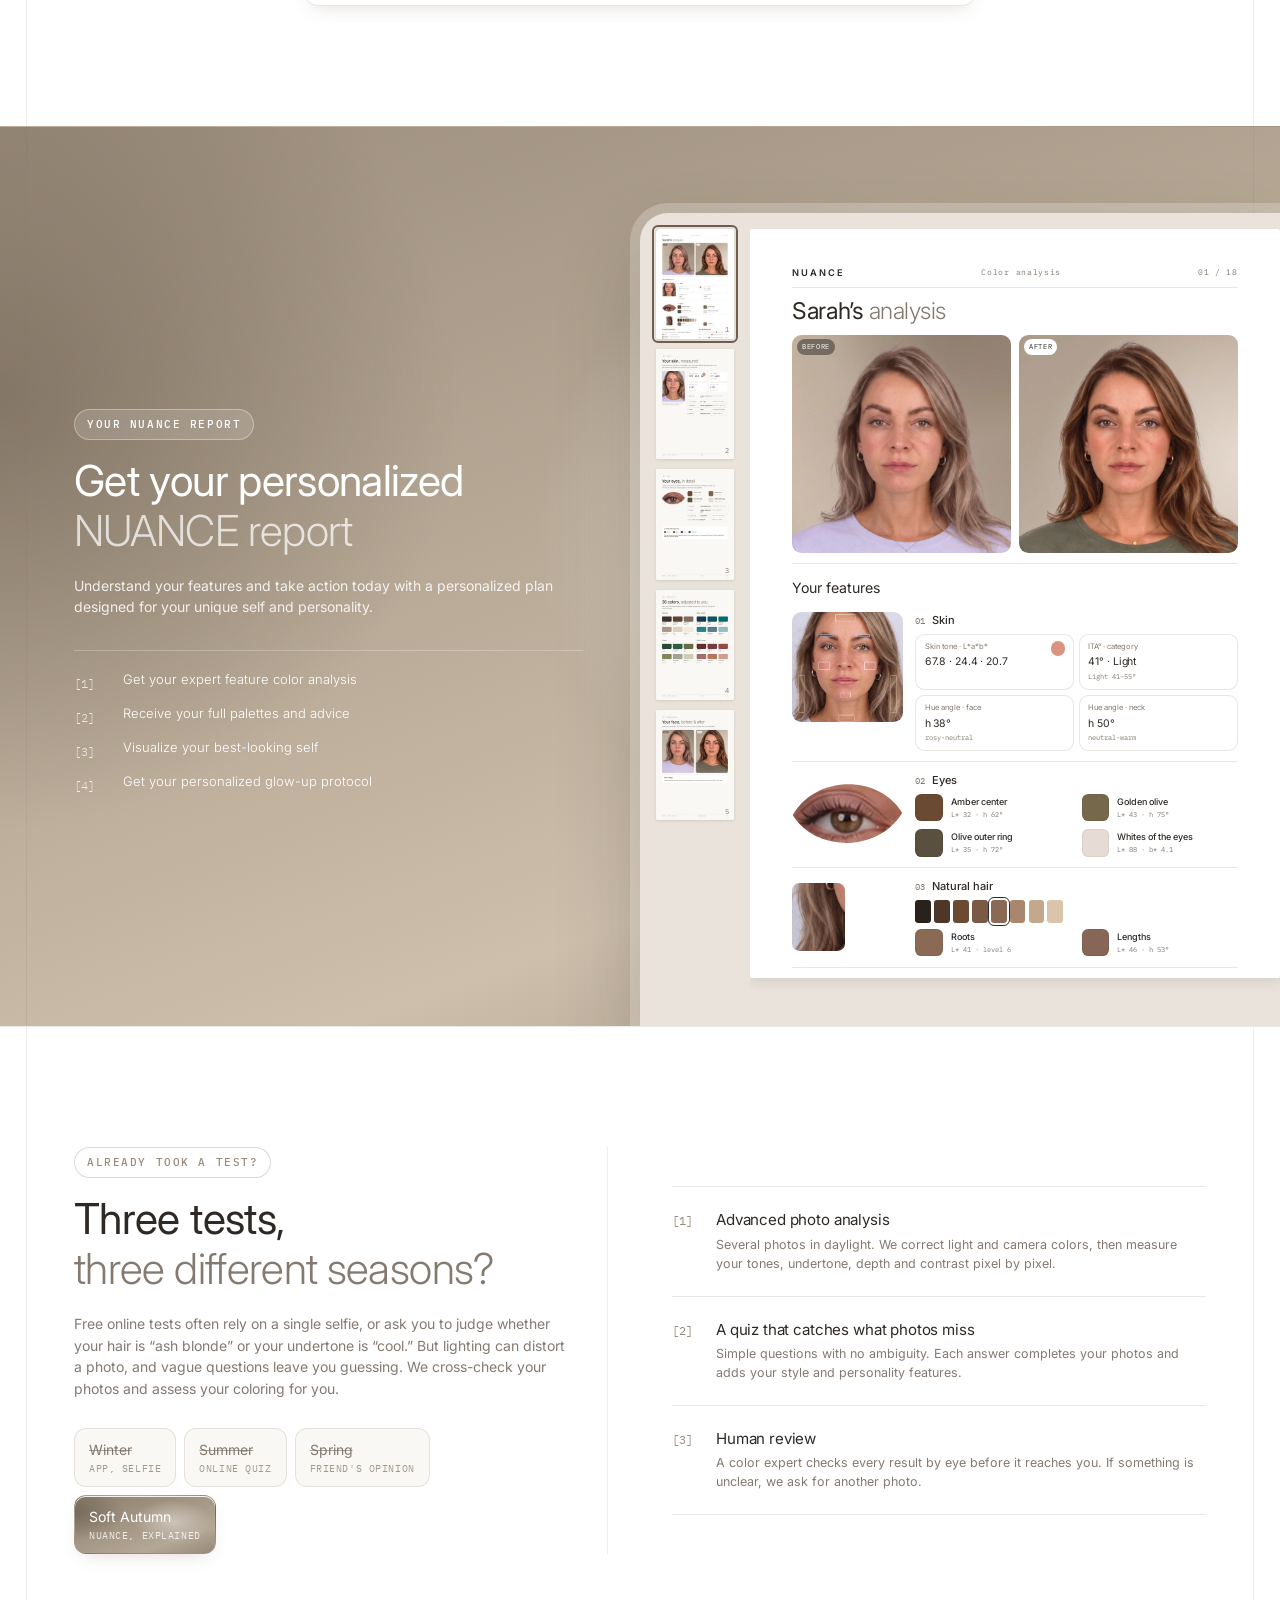
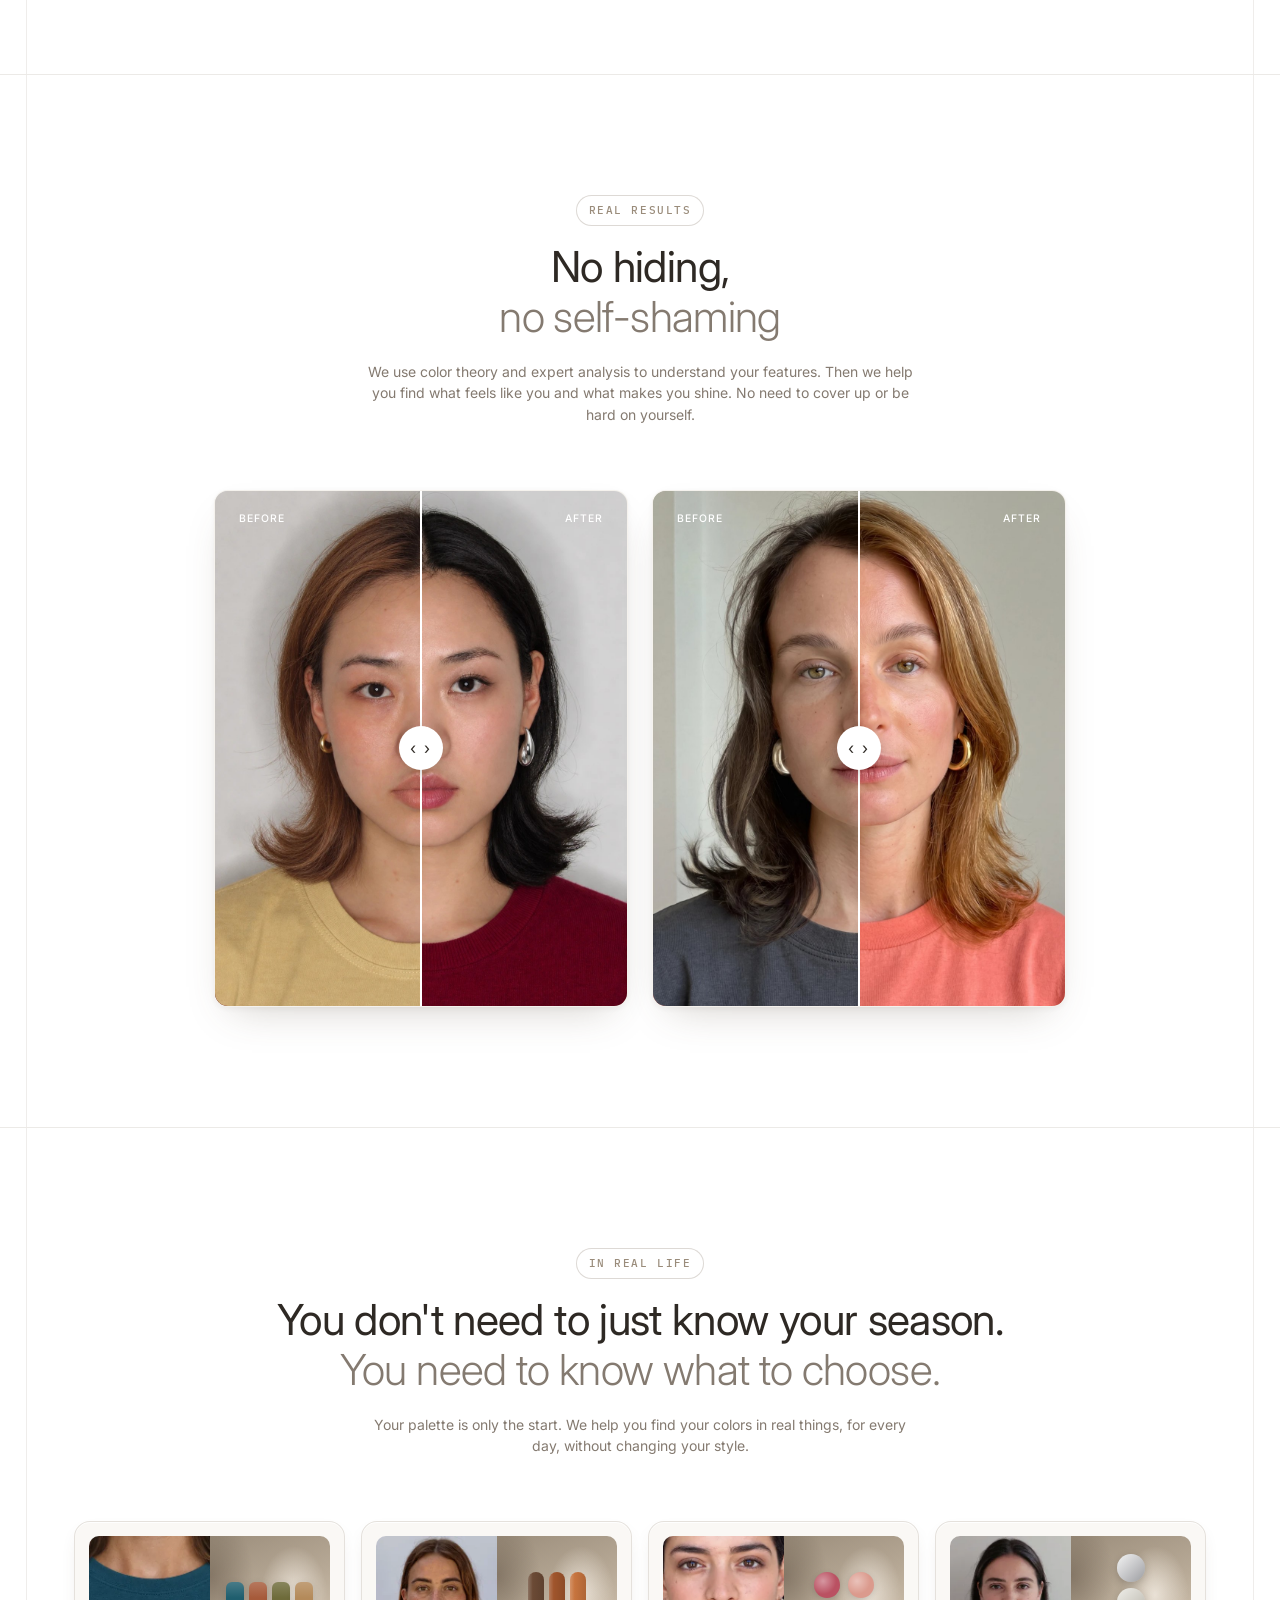
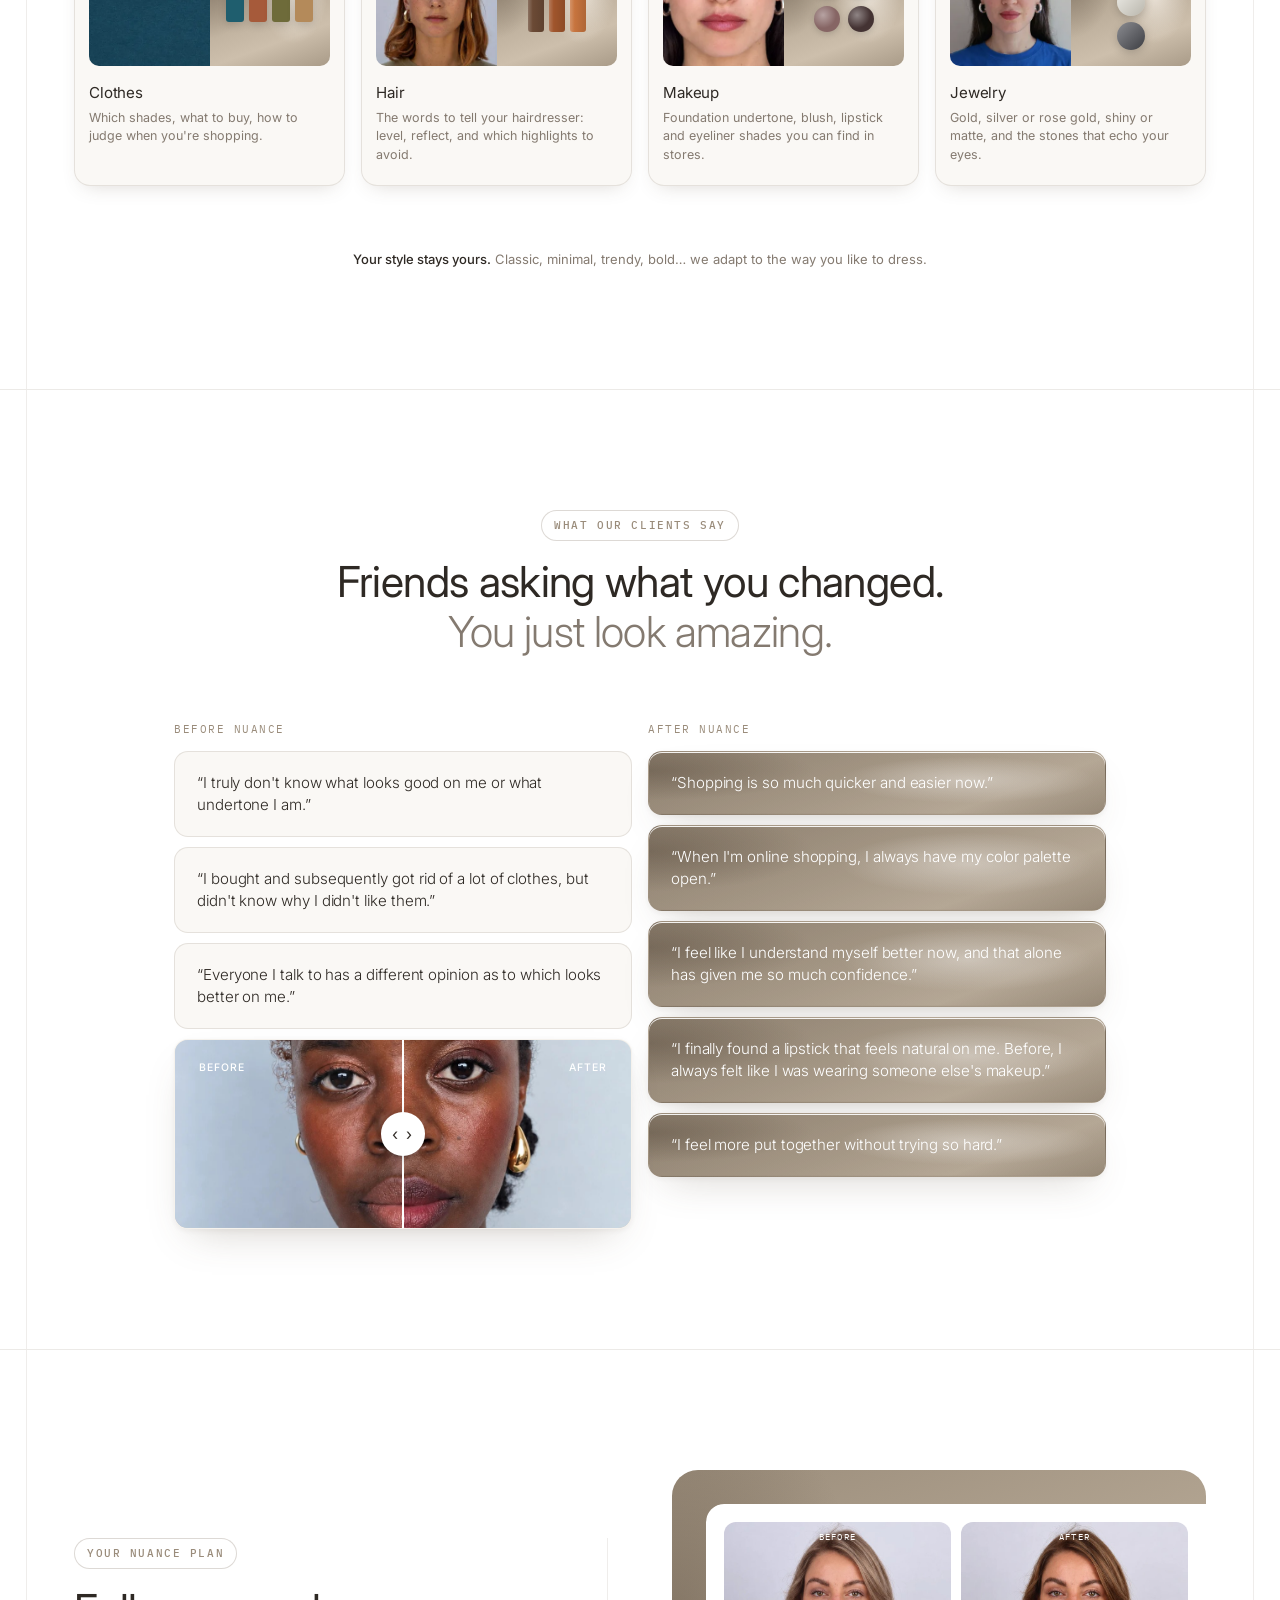
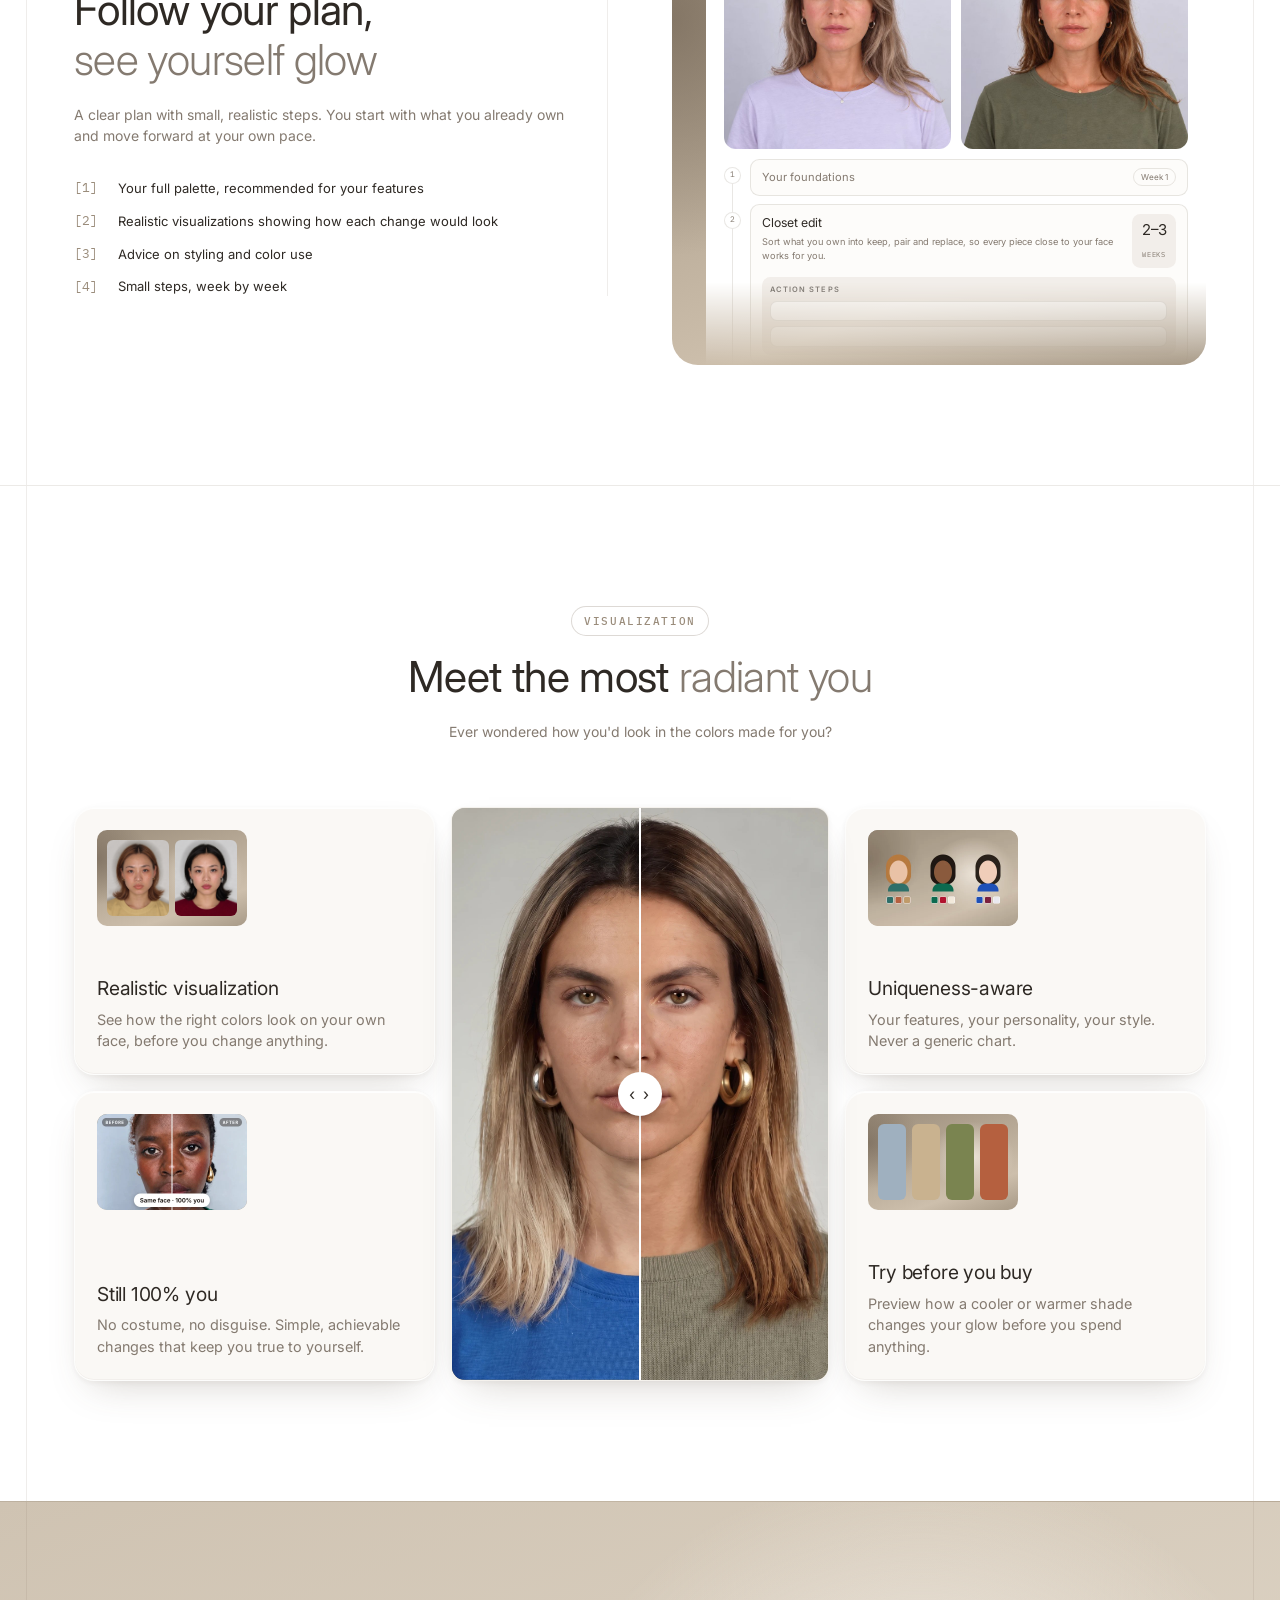
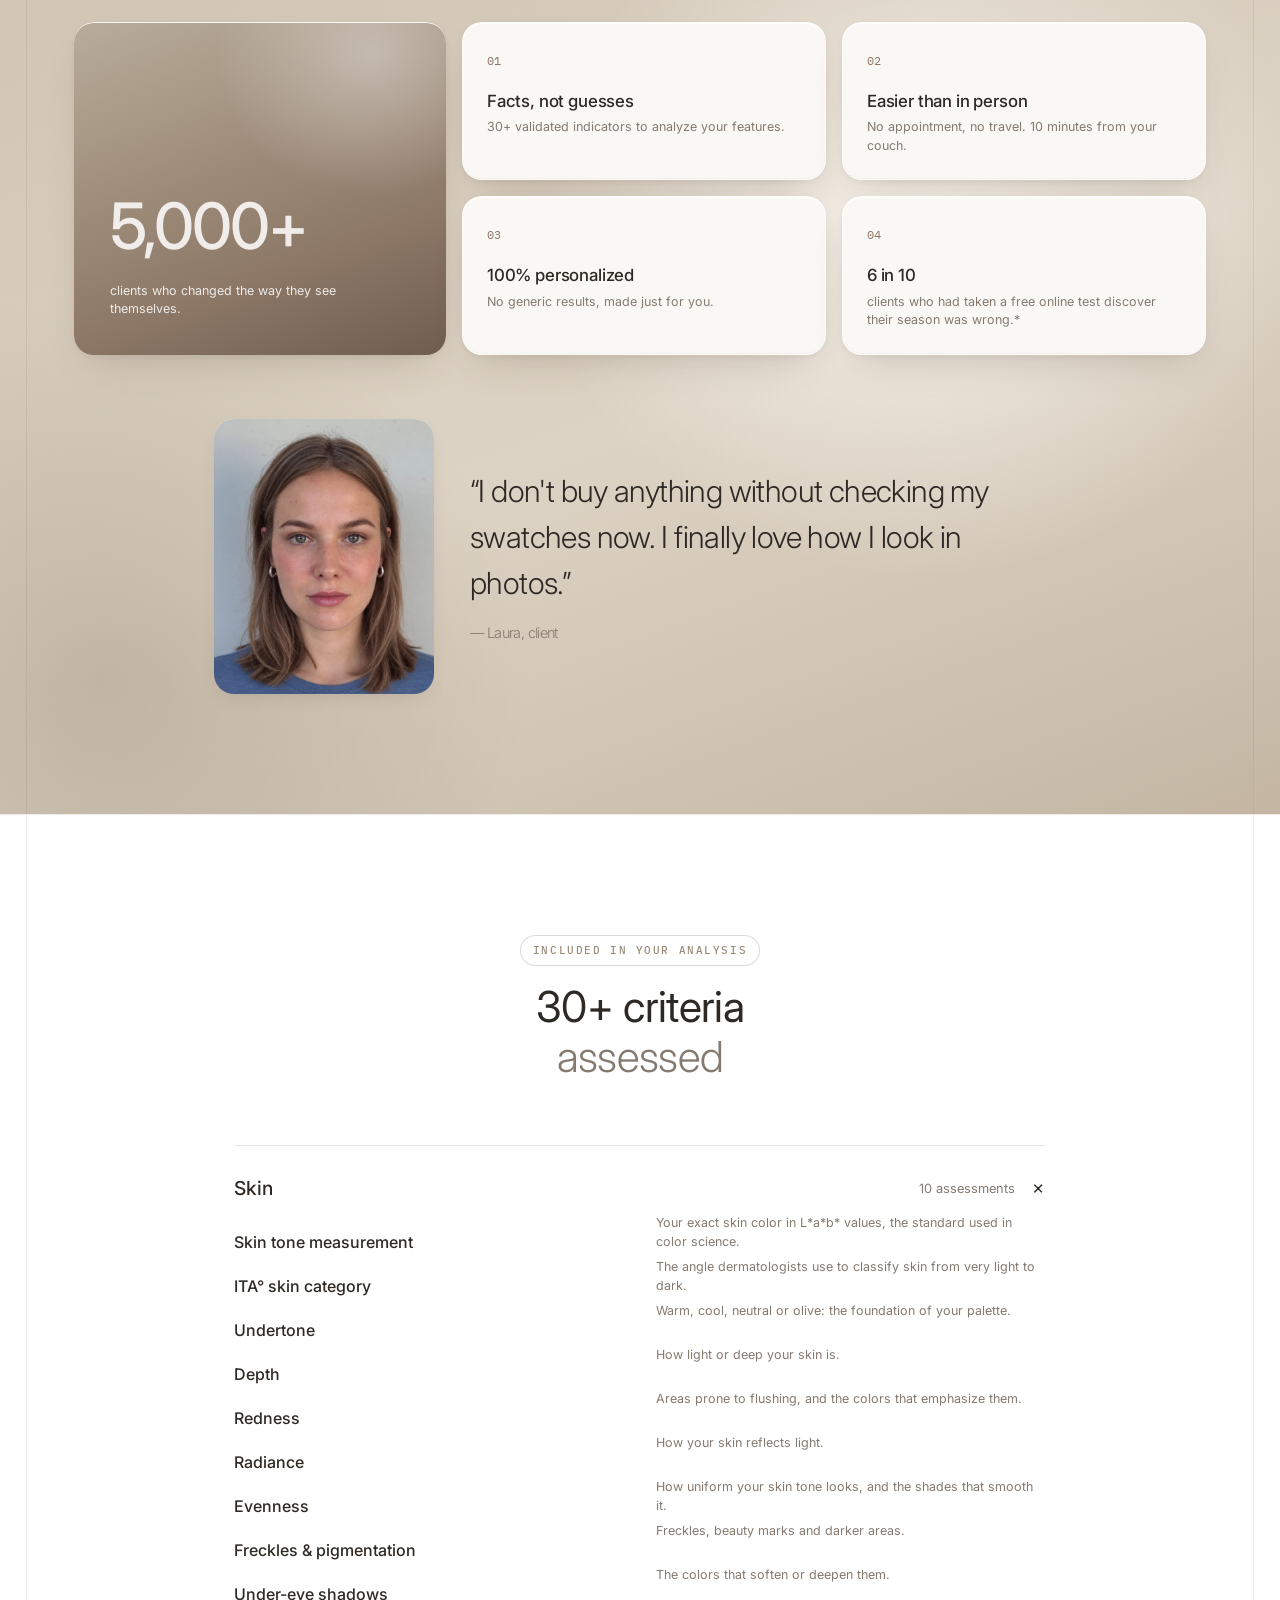
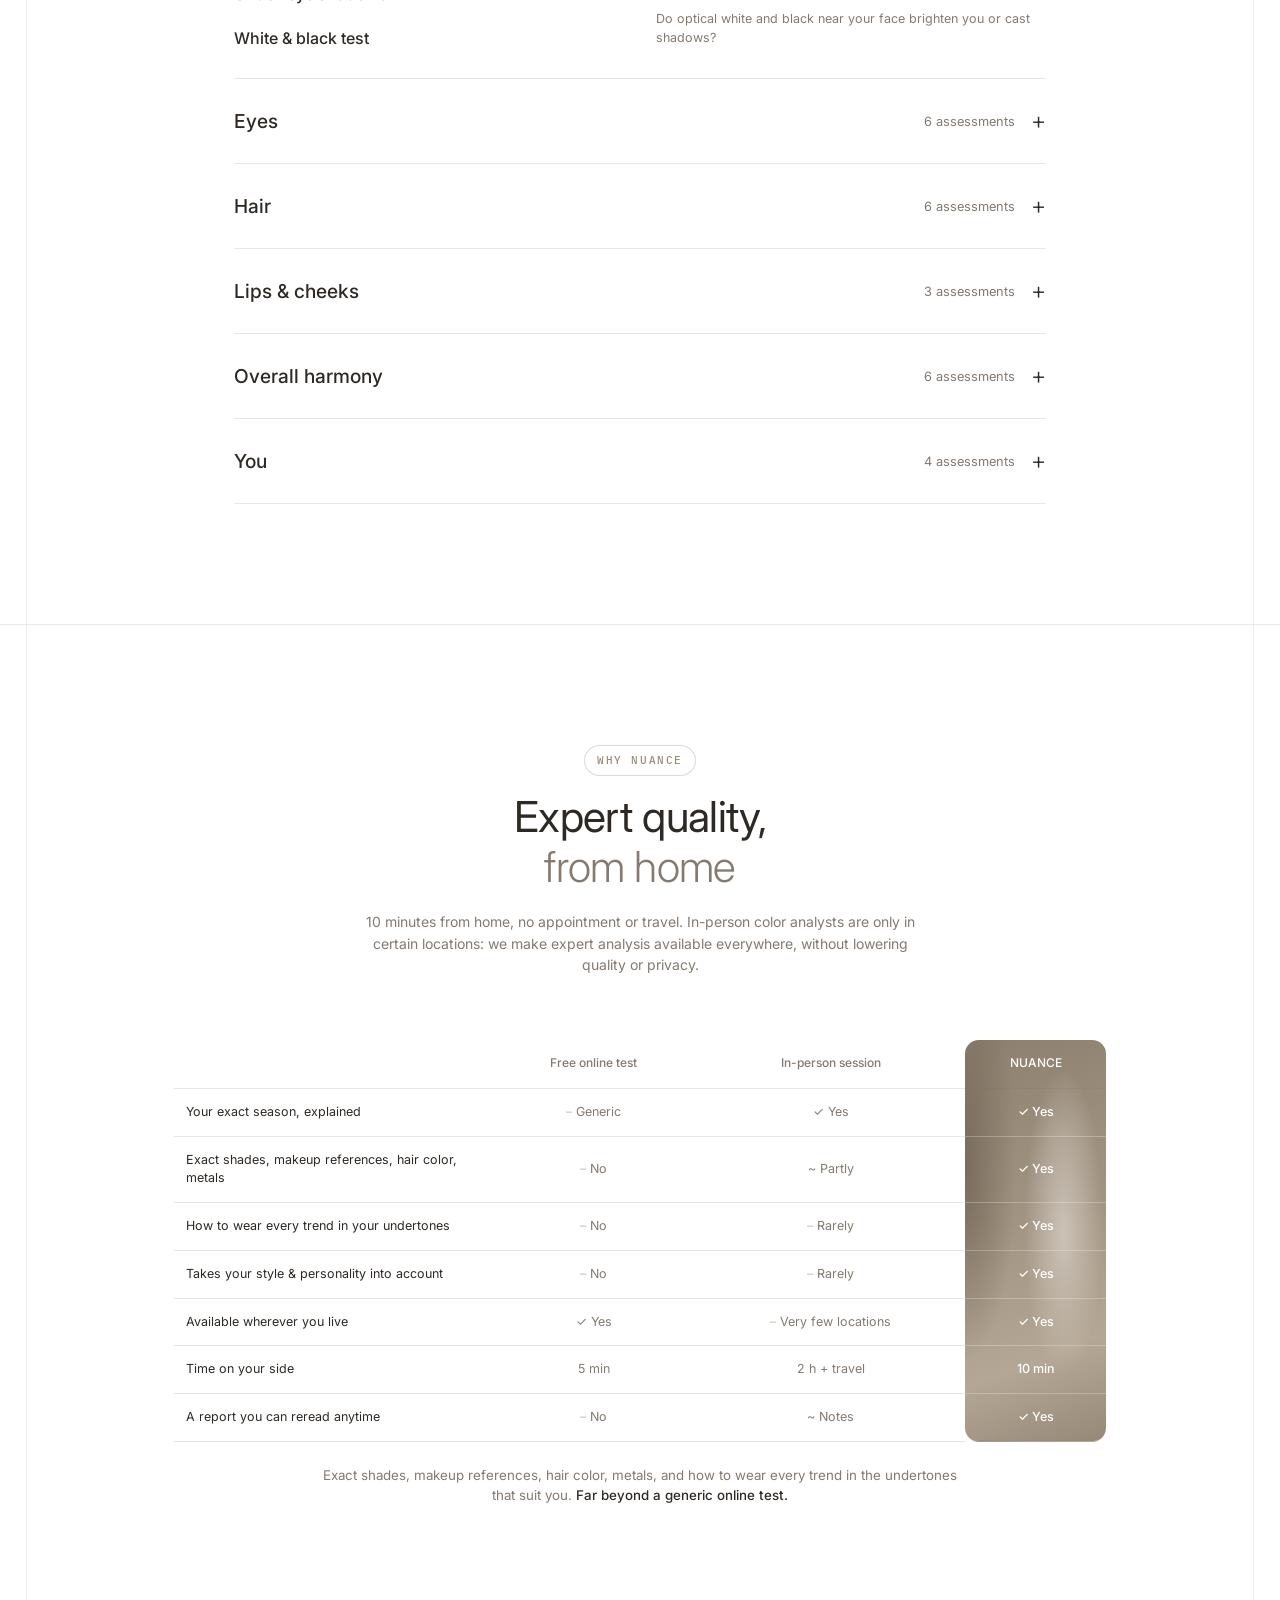
==== commit 3987a94c: "Add files via upload" ====
--- a/index.html
+++ b/index.html
@@ -12,7 +12,7 @@
   <link rel="preconnect" href="https://fonts.googleapis.com">
   <link rel="preconnect" href="https://fonts.gstatic.com" crossorigin>
   <link href="https://fonts.googleapis.com/css2?family=Inter:wght@300;400;500;600&family=IBM+Plex+Mono:wght@400;500&family=Bodoni+Moda:wght@400;700&display=swap" rel="stylesheet">
-  <link rel="stylesheet" href="style.css?v=47">
+  <link rel="stylesheet" href="style.css?v=55">
   <!-- Meta Pixel Code -->
   <script>
   !function(f,b,e,v,n,t,s)
@@ -35,6 +35,9 @@
   <script defer src="/_vercel/insights/script.js"></script>
   <!-- Microsoft Clarity -->
   <script>(function(c,l,a,r,i,t,y){c[a]=c[a]||function(){(c[a].q=c[a].q||[]).push(arguments)};t=l.createElement(r);t.async=1;t.src="https://www.clarity.ms/tag/"+i;y=l.getElementsByTagName(r)[0];y.parentNode.insertBefore(t,y);})(window,document,"clarity","script","z7qfphpnlb");</script>
+  <link rel="icon" href="/favicon.ico" sizes="any">
+  <link rel="icon" type="image/png" sizes="32x32" href="/favicon-32.png">
+  <link rel="apple-touch-icon" href="/apple-touch-icon.png">
 </head>
 <body>
 
@@ -417,60 +420,81 @@
     <!-- Aperçu façon visionneuse PDF : miniatures floutées à gauche, page 4 ouverte -->
     <div class="report-doc" aria-hidden="true">
       <div class="doc-side">
-        <div class="doc-thumb"><div class="tc"><em class="t-cover"></em><b></b><i></i><i class="short"></i></div><small>1</small></div>
-        <div class="doc-thumb"><div class="tc"><b></b><i></i><i></i><i class="short"></i><i></i><i class="short"></i></div><small>2</small></div>
-        <div class="doc-thumb"><div class="tc"><b></b><span class="t-photos"><u></u><u></u></span><i></i><i class="short"></i></div><small>3</small></div>
-        <div class="doc-thumb on"><div class="tc"><b></b><i></i><i class="short"></i><span class="t-axes"><i></i><i></i><i></i></span><em class="t-eye"></em><i></i></div><small>4</small></div>
-        <div class="doc-thumb"><div class="tc"><b></b><em class="t-pal"></em><i></i><i class="short"></i></div><small>5</small></div>
-        <div class="doc-thumb"><div class="tc"><b></b><i></i><i></i><i class="short"></i><em class="t-pal t-pal2"></em></div><small>6</small></div>
+        <div class="doc-thumb on img"><img src="images/report/thumb-analysis.jpg?v=2" alt=""><small>1</small></div>
+        <div class="doc-thumb img"><img src="images/report/thumb-skin.jpg?v=1" alt=""><small>2</small></div>
+        <div class="doc-thumb img"><img src="images/report/thumb-eyes.jpg?v=1" alt=""><small>3</small></div>
+        <div class="doc-thumb img"><img src="images/report/thumb-palette.jpg?v=1" alt=""><small>4</small></div>
+        <div class="doc-thumb img"><img src="images/report/thumb-ba.jpg?v=1" alt=""><small>5</small></div>
       </div>
       <div class="doc-view">
-        <div class="doc-page">
-          <div class="doc-head"><span class="logo">NUANCE</span><span>Laura · Color profile</span><span>04 / 18</span></div>
-          <h3 class="doc-title">Your coloring, <span class="thin">measured</span></h3>
-          <div class="doc-cols">
+        <div class="doc-page v2 v3">
+          <div class="doc-head"><span class="logo">NUANCE</span><span>Color analysis</span><span>01 / 18</span></div>
+          <h3 class="doc-title">Sarah’s <span class="thin">analysis</span></h3>
+          <div class="v2-ba-row v3-ba">
+            <figure><img src="images/report/before-full.jpg?v=1" alt=""><span>Before</span></figure>
+            <figure class="after"><img src="images/report/after-full.jpg?v=1" alt=""><span>After</span></figure>
+          </div>
+          <div class="v3-feat"><h4 class="v3-h">Your features</h4></div>
+          <div class="v2-skin v3-skin">
+            <figure class="v2-zones"><img src="images/report/zones.jpg?v=1" alt=""></figure>
             <div>
-              <h4><em>01</em> Measured coloring</h4>
-              <dl class="doc-measures">
-                <dt>Skin</dt><dd>L* 66.4 · a* 12.1 · b* 18.9</dd>
-                <dt>ITA°</dt><dd>41° · Light</dd>
-                <dt>Undertone</dt><dd>Warm-neutral · h 57°</dd>
-                <dt>Hair</dt><dd>Level 5 · golden brown</dd>
-                <dt>Contrast</dt><dd>Medium · ΔL* 34</dd>
-              </dl>
+              <h4><em>01</em> Skin</h4>
+              <div class="v2-cards">
+                <div><small>Skin tone · L*a*b*</small><b>67.8 · 24.4 · 20.7</b><u style="--c:#DA9381"></u></div>
+                <div><small>ITA° · category</small><b>41° · Light</b><em>Light 41–55°</em></div>
+                <div><small>Hue angle · face</small><b>h 38°</b><em>rosy-neutral</em></div>
+                <div><small>Hue angle · neck</small><b>h 50°</b><em>neutral-warm</em></div>
+              </div>
+            </div>
+          </div>
+          <div class="v2-eyes">
+            <figure class="v2-eye"><img src="images/report/eye.jpg?v=1" alt=""></figure>
+            <div>
+              <h4><em>02</em> Eyes</h4>
+              <div class="v2-sw">
+                <div><i style="--c:#6A4A33"></i><b>Amber center</b><small>L* 32 · h 62°</small></div>
+                <div><i style="--c:#76684A"></i><b>Golden olive</b><small>L* 43 · h 75°</small></div>
+                <div><i style="--c:#5A5040"></i><b>Olive outer ring</b><small>L* 35 · h 72°</small></div>
+                <div><i style="--c:#E6DCD5"></i><b>Whites of the eyes</b><small>L* 88 · b* 4.1</small></div>
+              </div>
+            </div>
+          </div>
+          <div class="v2-eyes v3-hair">
+            <figure class="v3-hairimg"><img src="images/report/hair.jpg?v=1" alt=""></figure>
+            <div>
+              <h4><em>03</em> Natural hair</h4>
+              <div class="v3-lvl"><i style="--c:#2B211B"></i><i style="--c:#4E3726"></i><i style="--c:#6A4A30"></i><i style="--c:#7A5A44"></i><i class="on" style="--c:#8A6A55"></i><i style="--c:#A9876E"></i><i style="--c:#C4A88C"></i><i style="--c:#DAC5AA"></i></div>
+              <div class="v2-sw">
+                <div><i style="--c:#8A6A55"></i><b>Roots</b><small>L* 41 · level 6</small></div>
+                <div><i style="--c:#856657"></i><b>Lengths</b><small>L* 46 · h 53°</small></div>
+              </div>
+            </div>
+          </div>
+          <div class="v3-pot v3-pot2">
+            <div>
+              <h4>Projected potential</h4>
+              <p class="v3-p">Your report is organised around <b>6 key color features</b>:</p>
+              <ul class="v3-list">
+                <li><u style="--c:#8A5A3B"></u><span>Hair</span><em>Golden chestnut</em></li>
+                <li><u style="--c:#8A6A4A"></u><span>Makeup</span><em>Bronze &amp; olive eyes</em></li>
+                <li><u style="--c:#6C6D3D"></u><span>Clothes</span><em>Olive, rust, teal</em></li>
+                <li><u style="--c:#C9A15B"></u><span>Jewelry</span><em>Gold, matte</em></li>
+                <li><u style="--c:#DA9381"></u><span>Skin</span><em>Light, neutral-warm</em></li>
+                <li><u style="--c:#6A4A33"></u><span>Eyes</span><em>Golden olive hazel</em></li>
+              </ul>
             </div>
             <div>
-              <h4><em>02</em> Your 4 dimensions</h4>
+              <h4>Your 4 dimensions</h4>
               <div class="doc-axes">
-                <div><span>Cool</span><i style="--p:70%"></i><span>Warm</span></div>
-                <div><span>Light</span><i style="--p:56%"></i><span>Deep</span></div>
+                <div><span>Cool</span><i style="--p:66%"></i><span>Warm</span></div>
+                <div><span>Light</span><i style="--p:44%"></i><span>Deep</span></div>
                 <div><span>Muted</span><i style="--p:30%"></i><span>Clear</span></div>
-                <div><span>Low</span><i style="--p:45%"></i><span>High</span></div>
+                <div><span>Low</span><i style="--p:42%"></i><span>High</span></div>
               </div>
               <p class="doc-season">Season <b>Soft Autumn</b> <small>2nd: True Autumn</small></p>
             </div>
           </div>
-          <div class="doc-eyes">
-            <h4><em>03</em> Your eyes, in detail</h4>
-            <div class="doc-eyes-row">
-              <i class="iris"></i>
-              <dl class="doc-measures">
-                <dt>Iris base</dt><dd><u style="--c:#8A6A3A"></u>Hazel · L* 38</dd>
-                <dt>Flecks</dt><dd><u style="--c:#B8742F"></u>Amber, around the pupil</dd>
-                <dt>Limbal ring</dt><dd><u style="--c:#3A2A1C"></u>Medium · ΔL* 21</dd>
-                <dt>Sclera</dt><dd><u style="--c:#F1ECE3"></u>Soft white · b* 6.2</dd>
-              </dl>
-            </div>
-            <p class="doc-eyes-tip">To make them stand out: <u style="--c:#6B5A2E"></u><u style="--c:#8C5A3A"></u><u style="--c:#5A3A4A"></u> bronze, olive or plum liner, never pure black.</p>
-          </div>
-          <!-- Suite de la page, floutée -->
-          <div class="doc-more">
-            <h4>How your eyes guide your palette</h4>
-            <p>Your amber flecks echo the warm side of your palette. Shades that repeat them near the face make the iris look lighter and brighter, while cold greys and icy pastels flatten them. Your limbal ring is medium, so soft definition works better than strong contrast.</p>
-            <div class="doc-more-pal"><i style="--c:#708238"></i><i style="--c:#C19A6B"></i><i style="--c:#B5603F"></i><i style="--c:#8A5A3B"></i><i style="--c:#5E6B4E"></i><i style="--c:#D9B48F"></i></div>
-            <p>For everyday makeup, choose brown-bronze mascara and a warm taupe shadow. For evenings, deepen the outer corner with olive or plum.</p>
-          </div>
-          <div class="doc-foot"><span>nuancecoloranalysis.com</span><span>4</span></div>
+          <div class="doc-foot"><span>nuancecoloranalysis.com</span><span>1</span></div>
         </div>
       </div>
     </div>
--- a/style.css
+++ b/style.css
@@ -2208,3 +2208,101 @@
   .hero.has-video::before { background: linear-gradient(to top, rgba(38,30,24,.66) 0%, rgba(38,30,24,.46) 28%, rgba(38,30,24,.16) 46%, rgba(38,30,24,0) 60%); }
   .hero.has-video .hero-content h1, .hero.has-video .hero-content p { text-shadow: 0 1px 14px rgba(30,20,14,.55), 0 0 2px rgba(30,20,14,.35); }
 }
+
+/* ---------- V21 · Aperçu du rapport : peau mesurée, œil, avant/après, palette ---------- */
+.report-doc .doc-page.v2 { gap: 1.25em; }
+.v2-kicker { display: inline-block; font-family: "IBM Plex Mono", monospace; font-size: .72em; letter-spacing: .14em; text-transform: uppercase; color: var(--muted); border: 1px solid var(--line); border-radius: 999px; padding: .35em .9em; margin-bottom: .8em; }
+.v2-lead { font-size: .92em; line-height: 1.5; color: var(--muted); font-weight: 300; margin-top: .6em; }
+.v2-skin { display: grid; grid-template-columns: 15em 1fr; gap: 1.4em; align-items: start; }
+.v2-zones { margin: 0; border-radius: .9em; overflow: hidden; aspect-ratio: 3 / 4; }
+.v2-zones img, .v2-ba img { width: 100%; height: 100%; object-fit: cover; display: block; }
+.v2-cards { display: grid; grid-template-columns: 1fr 1fr; gap: .7em; }
+.v2-cards div { position: relative; border: 1px solid var(--line); border-radius: .9em; padding: .9em 1em; background: #fff; }
+.v2-cards small { display: block; font-size: .72em; color: var(--muted); }
+.v2-cards b { display: block; font-size: 1.15em; font-weight: 400; margin-top: .35em; letter-spacing: -.01em; }
+.v2-cards em { display: block; font-style: normal; font-family: "IBM Plex Mono", monospace; font-size: .64em; color: var(--muted); margin-top: .5em; }
+.v2-cards u { position: absolute; right: .9em; top: .9em; width: 1.9em; height: 1.9em; border-radius: 50%; background: var(--c); }
+.v2-eyes { display: grid; grid-template-columns: 15em 1fr; gap: 1.4em; align-items: center; border-top: 1px solid var(--line); padding-top: 1.2em; }
+.v2-eye { margin: 0; aspect-ratio: 5 / 3; overflow: hidden;
+  -webkit-mask: url("data:image/svg+xml,%3Csvg xmlns='http://www.w3.org/2000/svg' viewBox='0 0 100 60' preserveAspectRatio='none'%3E%3Cpath d='M1 31 C 22 -6, 78 -6, 99 29 C 78 64, 22 66, 1 31 Z'/%3E%3C/svg%3E") center / 100% 100% no-repeat;
+          mask: url("data:image/svg+xml,%3Csvg xmlns='http://www.w3.org/2000/svg' viewBox='0 0 100 60' preserveAspectRatio='none'%3E%3Cpath d='M1 31 C 22 -6, 78 -6, 99 29 C 78 64, 22 66, 1 31 Z'/%3E%3C/svg%3E") center / 100% 100% no-repeat; }
+.v2-eye img { width: 100%; height: 100%; object-fit: cover; object-position: 50% 48%; display: block; transform: scale(1.12); }
+.v2-sw { display: grid; grid-template-columns: 1fr 1fr; gap: .8em 1em; }
+.v2-sw div { display: grid; grid-template-columns: 2.6em 1fr; column-gap: .8em; align-items: center; }
+.v2-sw i { grid-row: span 2; width: 2.6em; height: 2.6em; border-radius: .6em; background: var(--c); border: 1px solid rgba(0,0,0,.06); }
+.v2-sw b { font-size: .86em; font-weight: 500; }
+.v2-sw small { font-family: "IBM Plex Mono", monospace; font-size: .66em; color: var(--muted); }
+.v2-ba { border-top: 1px solid var(--line); padding-top: 1.2em; }
+.v2-ba-row { display: grid; grid-template-columns: 1fr 1fr; gap: .8em; }
+.v2-ba figure { position: relative; margin: 0; border-radius: .9em; overflow: hidden; aspect-ratio: 4 / 4.4; }
+.v2-ba img { object-position: center 30%; }
+.v2-ba span { position: absolute; left: .7em; top: .7em; font-family: "IBM Plex Mono", monospace; font-size: .6em; letter-spacing: .1em; text-transform: uppercase; color: #fff; background: rgba(46,41,36,.5); padding: .45em .8em; border-radius: 999px; }
+.v2-ba .after span { background: #fff; color: var(--ink); }
+.v2-pal h4 { font-size: .9em !important; margin: 0 !important; }
+.doc-thumb .t-cover { background-image: url("images/report/after.jpg?v=1"); background-position: center 30%; }
+.doc-thumb .t-photos u { background-image: url("images/report/before.jpg?v=1"); background-position: center 30%; }
+.doc-thumb .t-photos u + u { background-image: url("images/report/after.jpg?v=1"); }
+@media (max-width: 600px) { .v2-skin, .v2-eyes { grid-template-columns: 13em 1fr; gap: 1em; } }
+@media (max-width: 900px) {
+  .report-doc .doc-page.v2 > * { order: 3; }
+  .report-doc .doc-page.v2 > .doc-head { order: 0; }
+  .report-doc .doc-page.v2 > .v2-hd { order: 1; }
+  .report-doc .doc-page.v2 > .v2-ba { order: 2; border-top: 0; padding-top: 0; }
+  .report-doc .doc-page.v2 > .v2-skin { border-top: 1px solid var(--line); padding-top: 1.2em; }
+  .report-doc .doc-page.v2 .v2-lead { display: none; }
+  .report-doc:has(.v2) { max-height: 380px; }
+}
+
+/* ---------- V22 · Aperçu « Sarah's analysis » + miniatures réelles ---------- */
+.doc-thumb.img { padding: 0; background: #fff; }
+.doc-thumb.img img { position: absolute; inset: 0; width: 100%; height: 100%; object-fit: cover; object-position: top; display: block; }
+.doc-page.v3 .doc-title { font-size: 2.6em; }
+.v3-ba figure { aspect-ratio: 3 / 4; }
+.v3-ba img { object-position: center top; }
+.v3-pot { display: grid; grid-template-columns: 1.15fr 1fr; gap: 2em; border-top: 1px solid var(--line); padding-top: 1.2em; }
+.report-doc .doc-page .v3-pot h4 { margin-bottom: .6em; }
+.v3-p { font-size: .86em; color: var(--muted); margin-bottom: .8em; }
+.v3-p b { color: var(--ink); font-weight: 500; }
+.v3-list { list-style: none; display: grid; gap: .55em; }
+.v3-list li { display: grid; grid-template-columns: 1.1em 4.6em 1fr; gap: .6em; align-items: center; font-size: .86em; }
+.v3-list u { width: 1.1em; height: 1.1em; border-radius: 50%; background: var(--c); }
+.v3-list em { font-style: normal; color: var(--muted); font-size: .92em; }
+.v3-skin { border-top: 1px solid var(--line); padding-top: 1.2em; }
+.v3-skin .v2-cards { margin-top: .2em; }
+@media (max-width: 900px) {
+  .report-doc .doc-page.v3 > * { order: 0; }
+  .report-doc .doc-page.v3 > .v2-skin { border-top: 1px solid var(--line); }
+}
+.v3-ba { display: grid; grid-template-columns: 1fr 1fr; gap: .8em; }
+.v3-ba figure { position: relative; margin: 0; border-radius: .9em; overflow: hidden; }
+.v3-ba img { width: 100%; height: 100%; object-fit: cover; display: block; }
+.v3-ba span { position: absolute; left: .7em; top: .7em; font-family: "IBM Plex Mono", monospace; font-size: .62em; letter-spacing: .1em; text-transform: uppercase; color: #fff; background: rgba(46,41,36,.5); padding: .45em .8em; border-radius: 999px; }
+.v3-ba .after span { background: #fff; color: var(--ink); }
+/* V23 · ordre : Your features (peau, yeux, cheveux) puis potential */
+.v3-feat { border-top: 1px solid var(--line); padding-top: 1.2em; margin-bottom: -.4em; }
+.report-doc .doc-page .v3-feat .v3-h { font-size: 1.35em; font-weight: 400; margin: 0; }
+.doc-page.v3 .v3-skin { border-top: 0; padding-top: 0; }
+.v3-hairimg { margin: 0; width: 6.5em; aspect-ratio: 1 / 1.6; border-radius: .7em; overflow: hidden; justify-self: center; }
+.v3-hairimg img { width: 100%; height: 100%; object-fit: cover; display: block; }
+.v3-lvl { display: flex; gap: .3em; margin-bottom: .9em; }
+.v3-lvl i { width: 1.5em; height: 2.2em; border-radius: .3em; background: var(--c); }
+.v3-lvl i.on { outline: 1.5px solid var(--ink); outline-offset: 2px; }
+.report-doc .doc-page.v3 { gap: 1em; }
+.doc-page.v3 .doc-title { font-size: 2.2em; }
+.doc-page.v3 .v3-ba figure { aspect-ratio: 1 / 1; }
+.doc-page.v3 .v2-skin, .doc-page.v3 .v2-eyes { grid-template-columns: 10.5em 1fr; gap: 1.2em; }
+.doc-page.v3 .v2-zones { aspect-ratio: 1 / 1; }
+.doc-page.v3 .v2-zones img { object-position: center 30%; }
+.doc-page.v3 .v2-cards { gap: .5em; }
+.doc-page.v3 .v2-cards div { padding: .6em .8em; }
+.doc-page.v3 .v2-cards b { font-size: 1em; margin-top: .2em; }
+.doc-page.v3 .v2-cards em { margin-top: .3em; }
+.doc-page.v3 .v2-cards u { width: 1.4em; height: 1.4em; top: .6em; right: .7em; }
+.doc-page.v3 .v2-eyes { padding-top: .9em; }
+.doc-page.v3 .v3-hairimg { width: 5em; aspect-ratio: 1 / 1.3; }
+.doc-page.v3 .v3-lvl { margin-bottom: .6em; }
+.doc-page.v3 .v3-pot { padding-top: .9em; }
+.doc-page.v3 .v3-list { gap: .4em; }
+.doc-page.v3 h4 { margin-bottom: .5em !important; }
+@media (max-width: 900px) { .report-doc .doc-page.v3 > .v2-skin.v3-skin { border-top: 0; padding-top: 0; } }
+.doc-page.v3 .v3-hairimg { justify-self: start; }
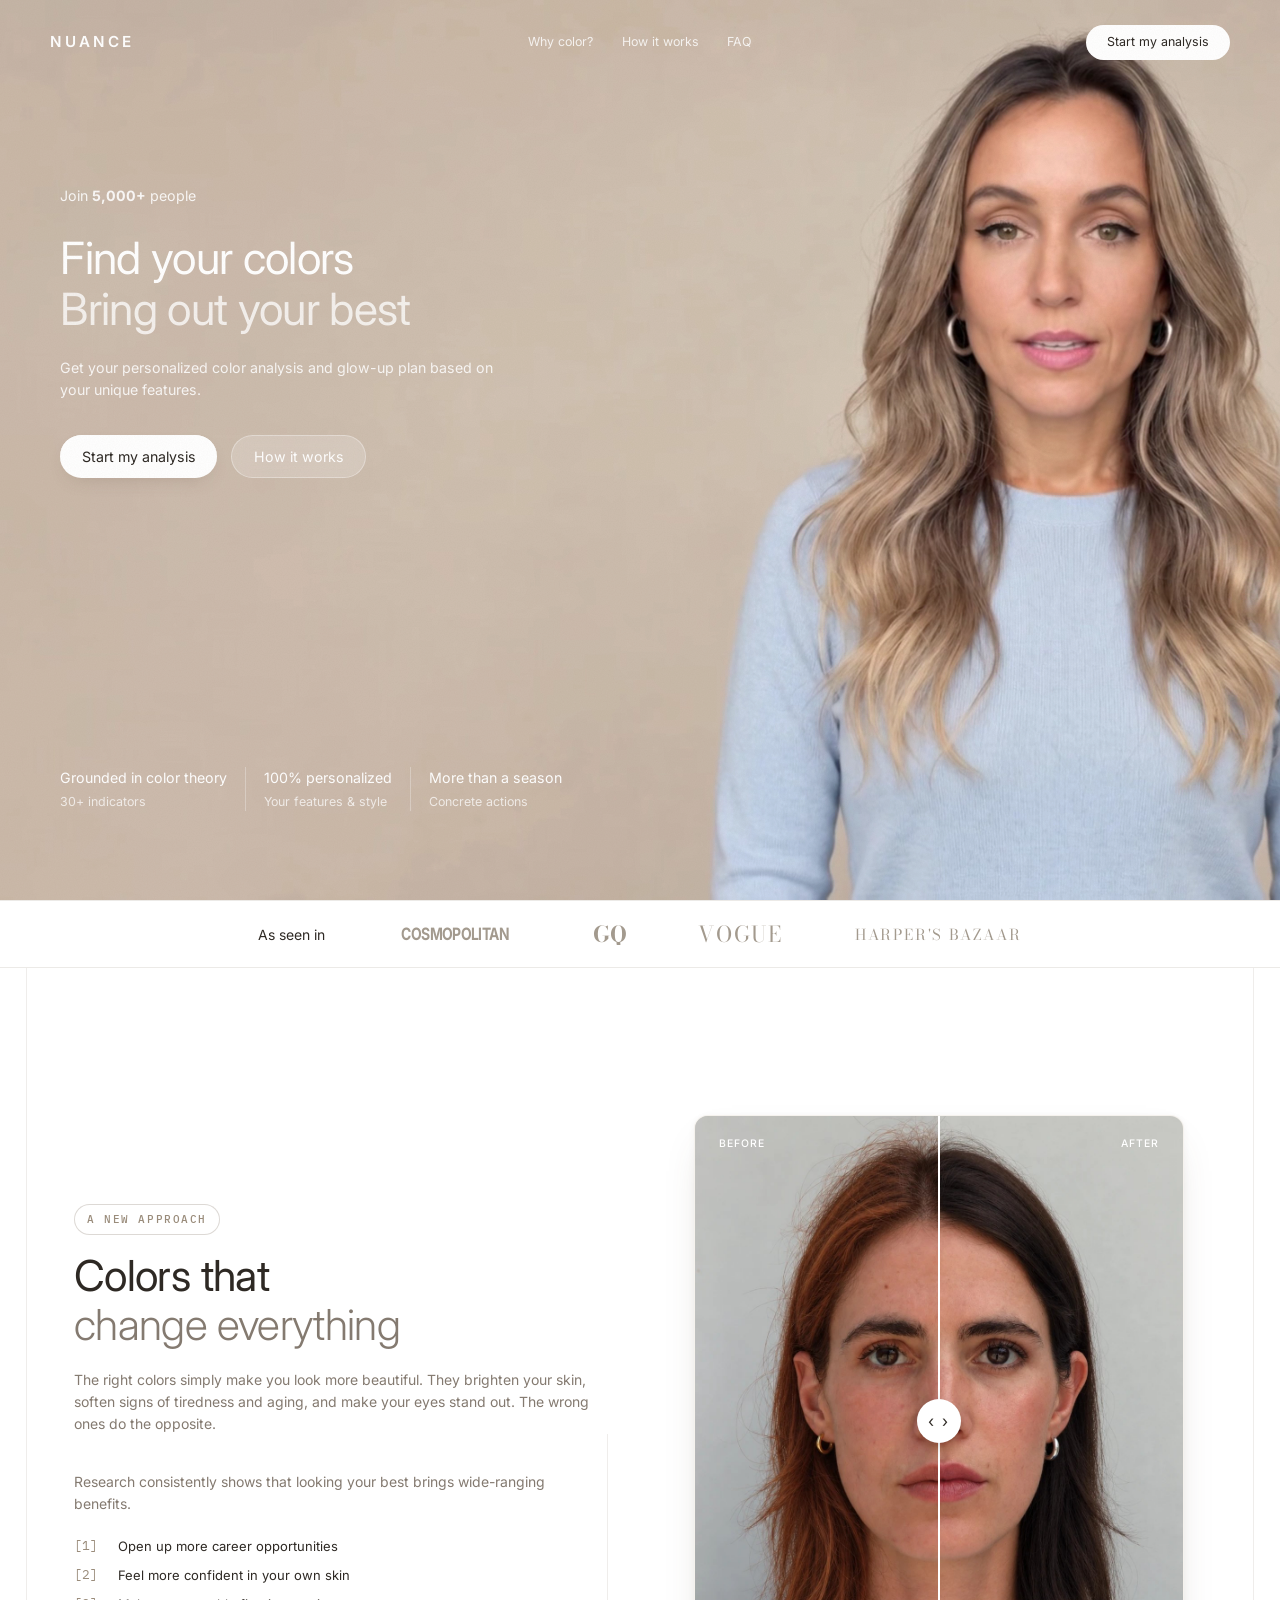
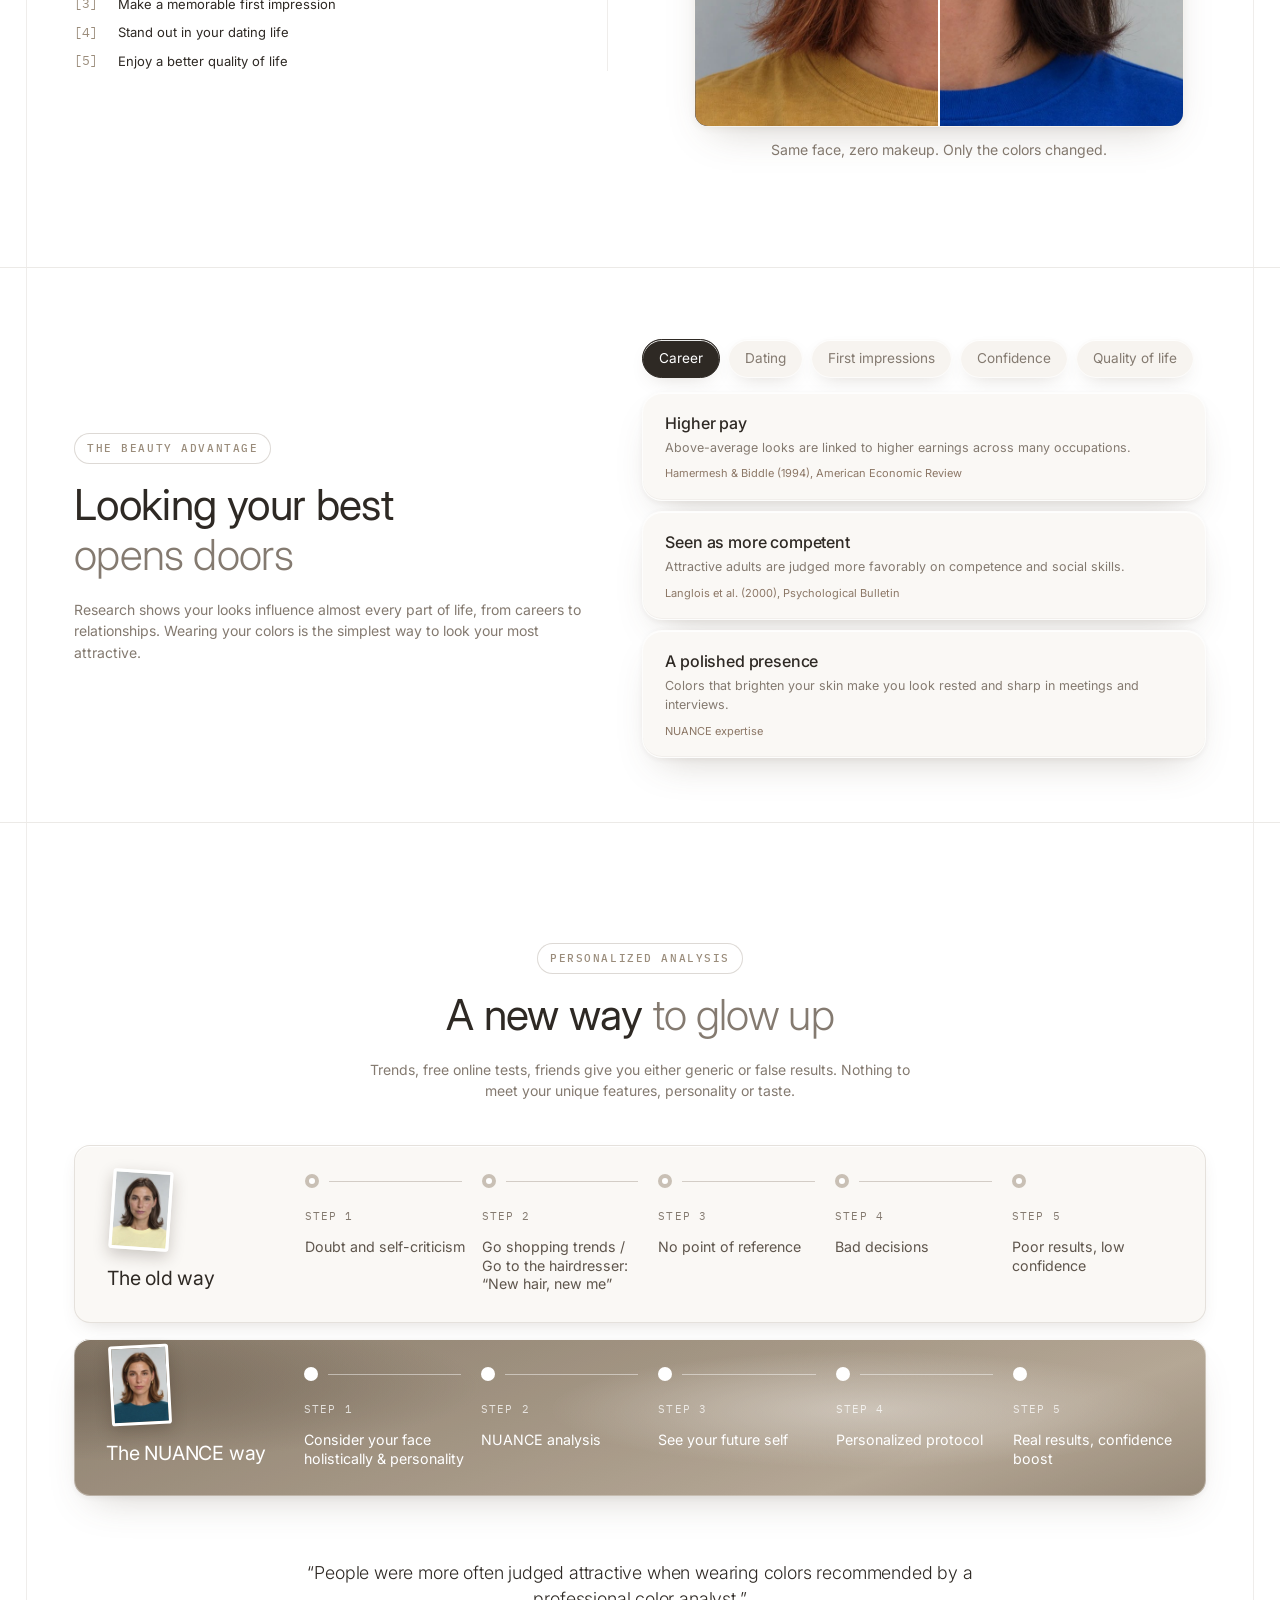
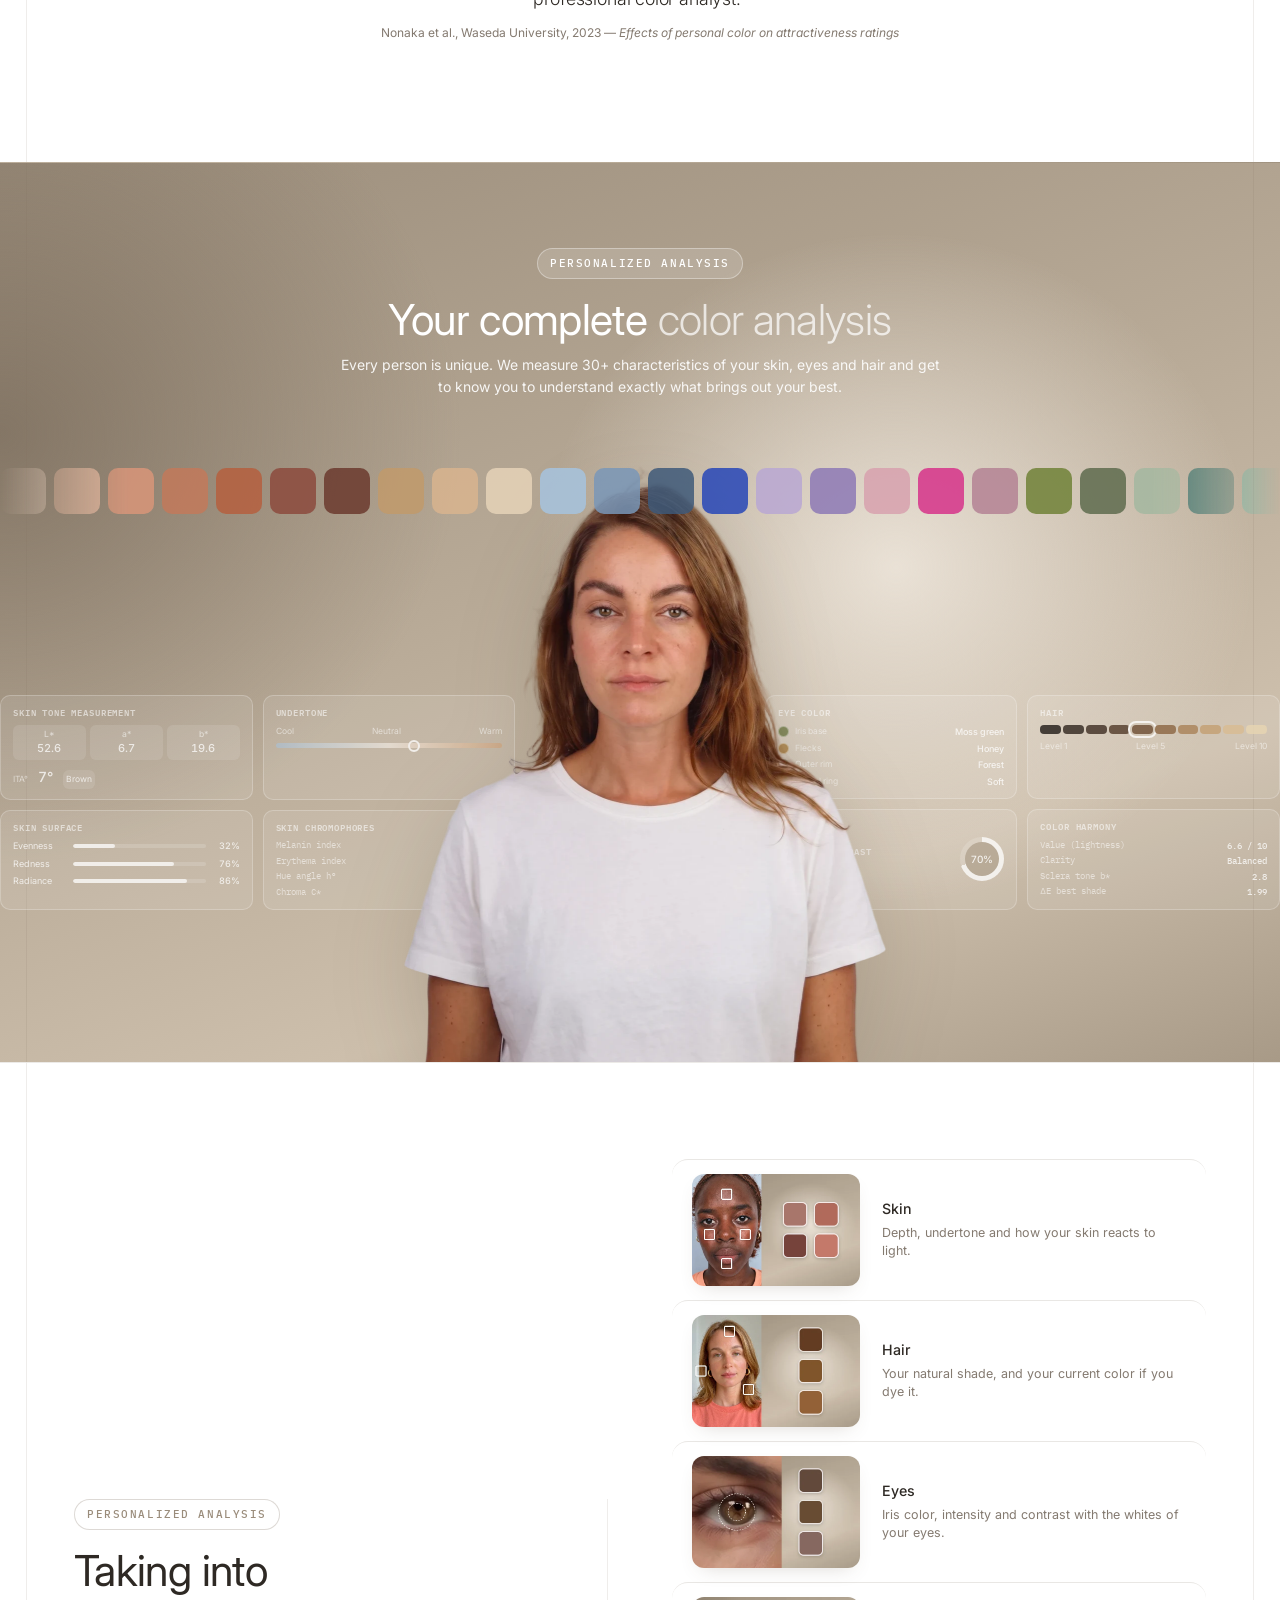
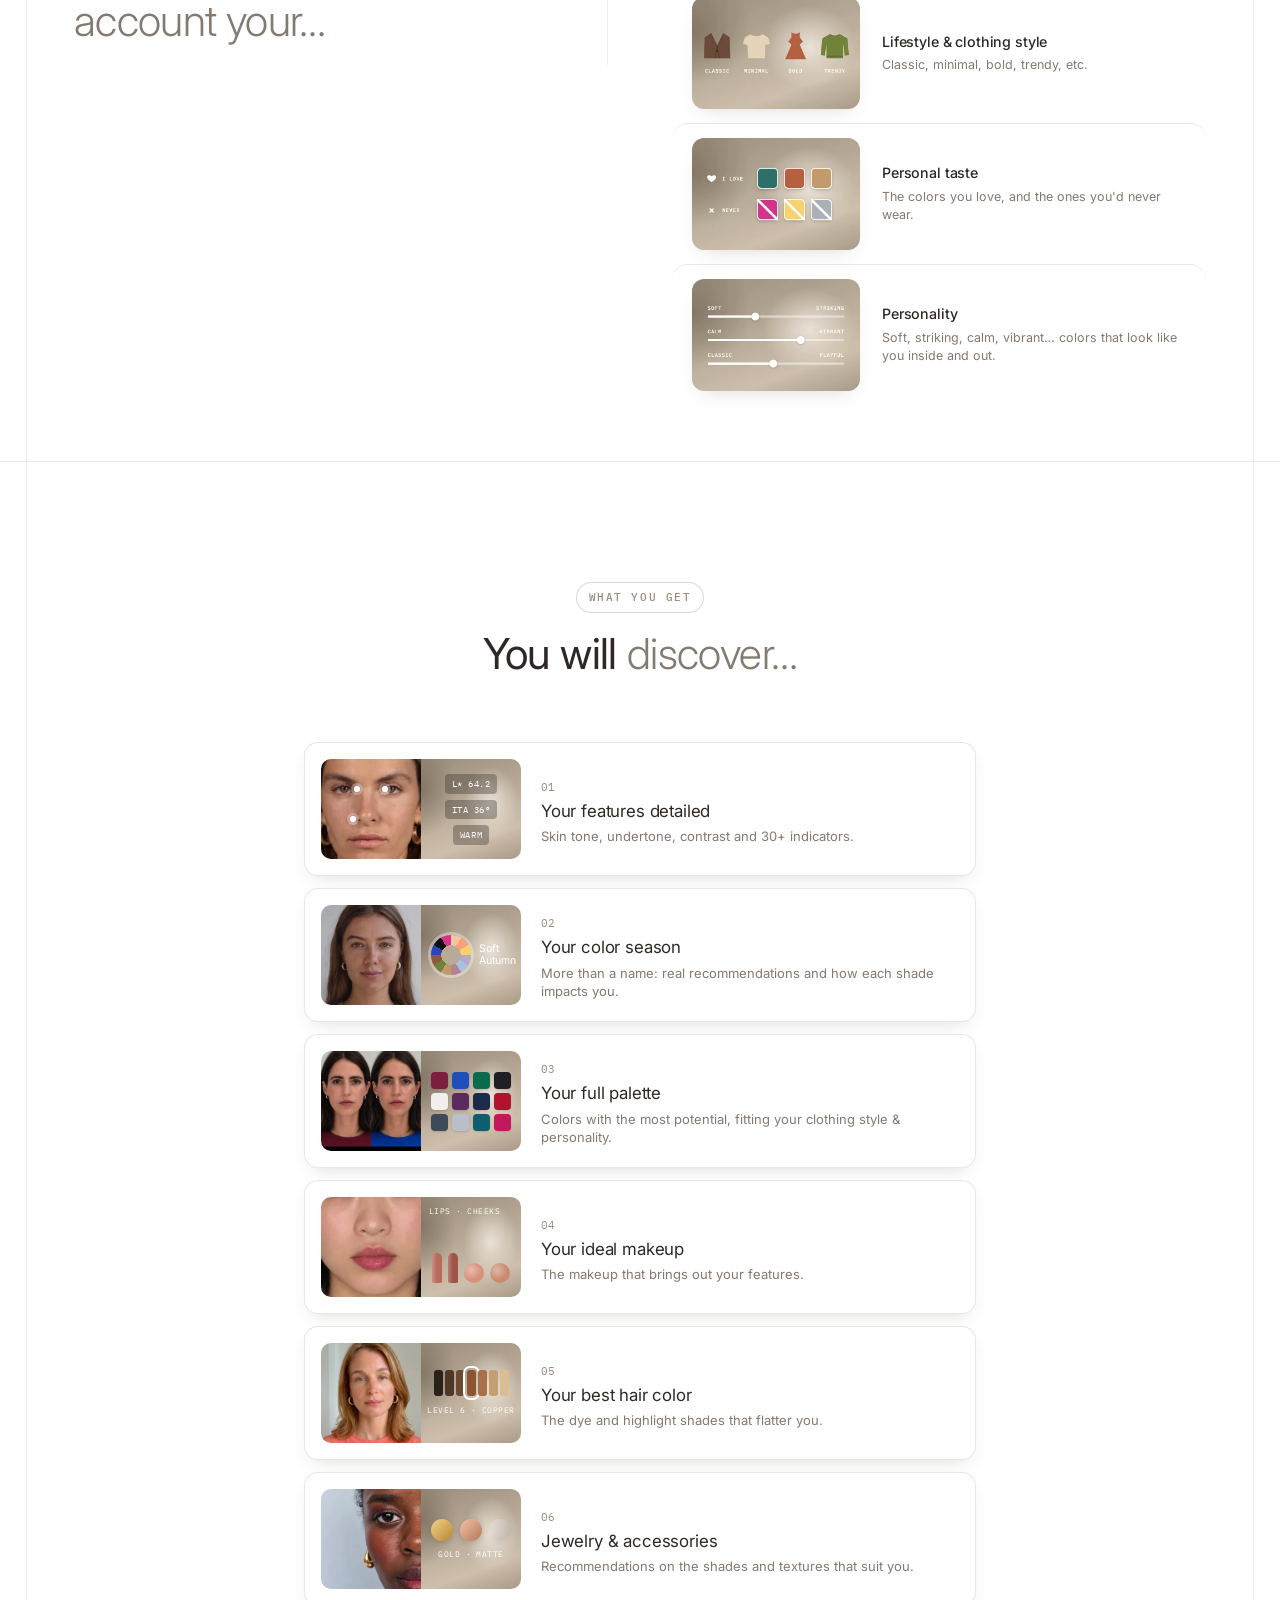
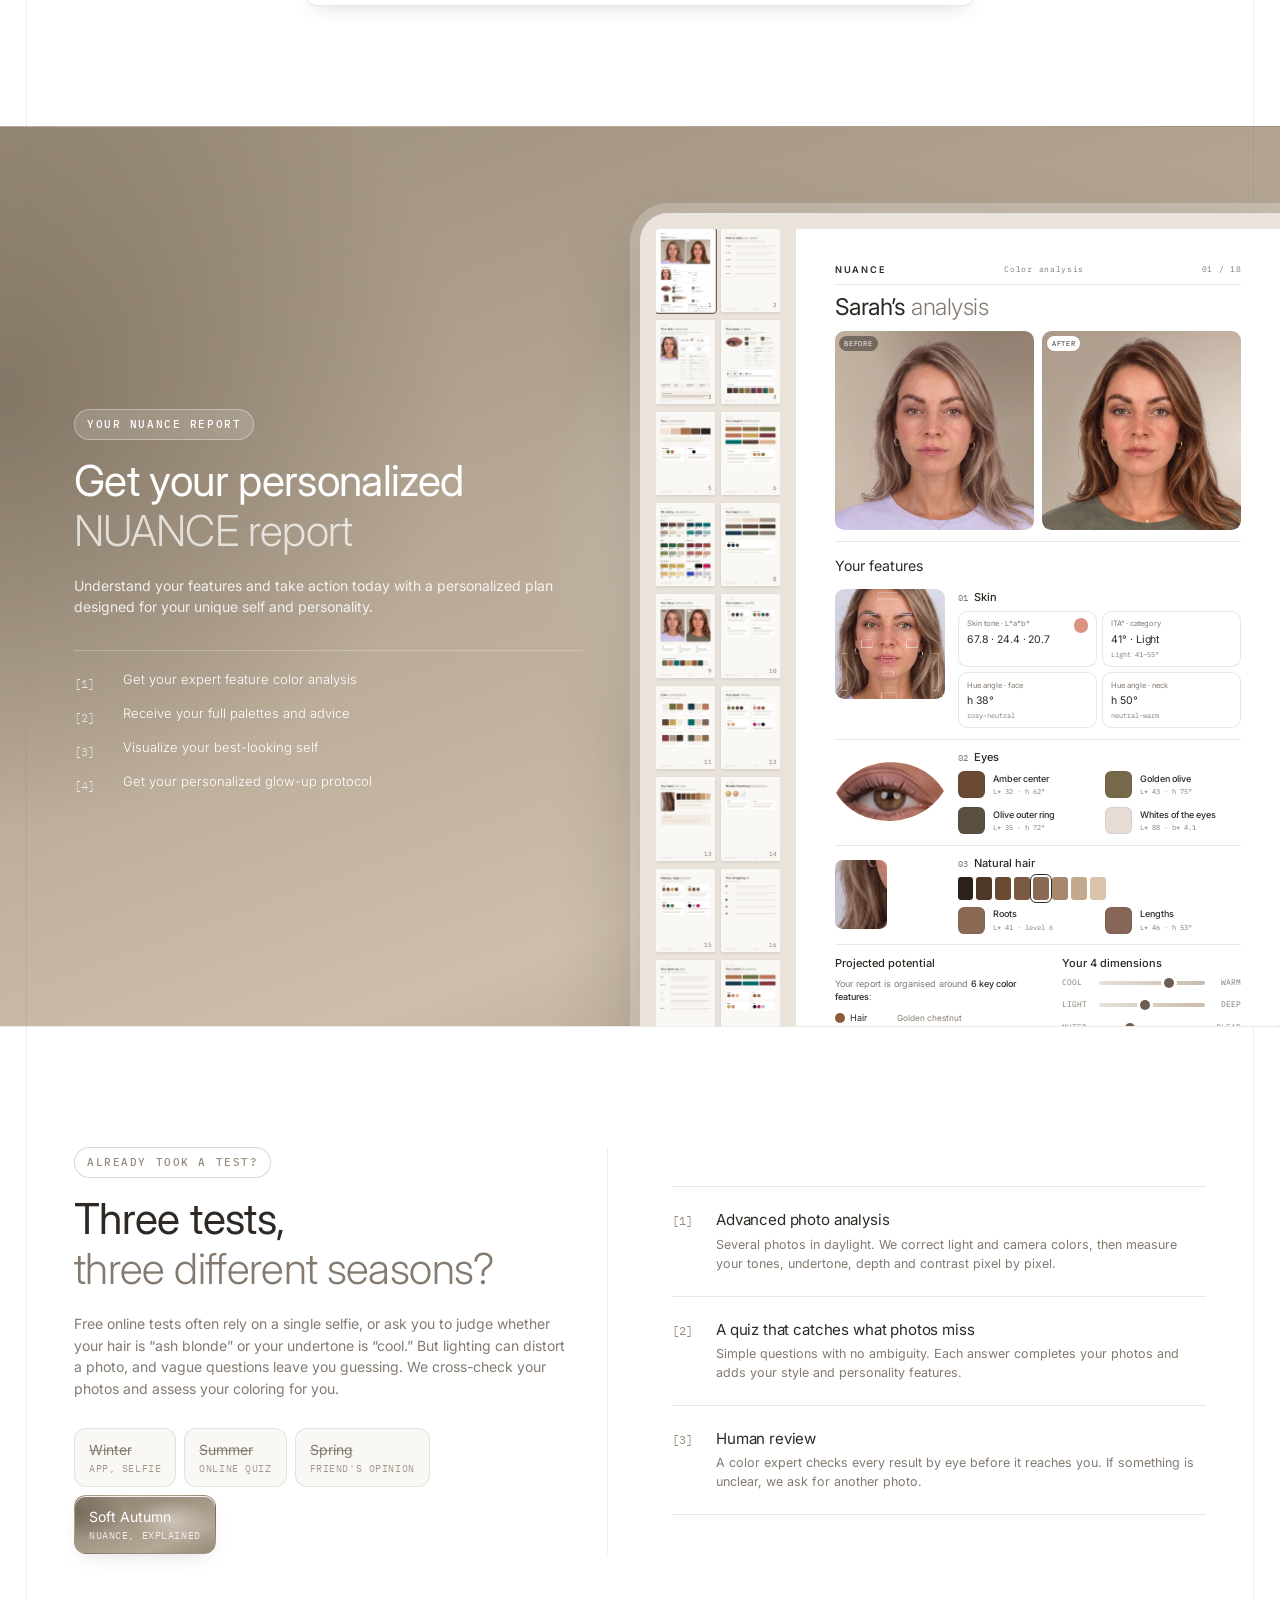
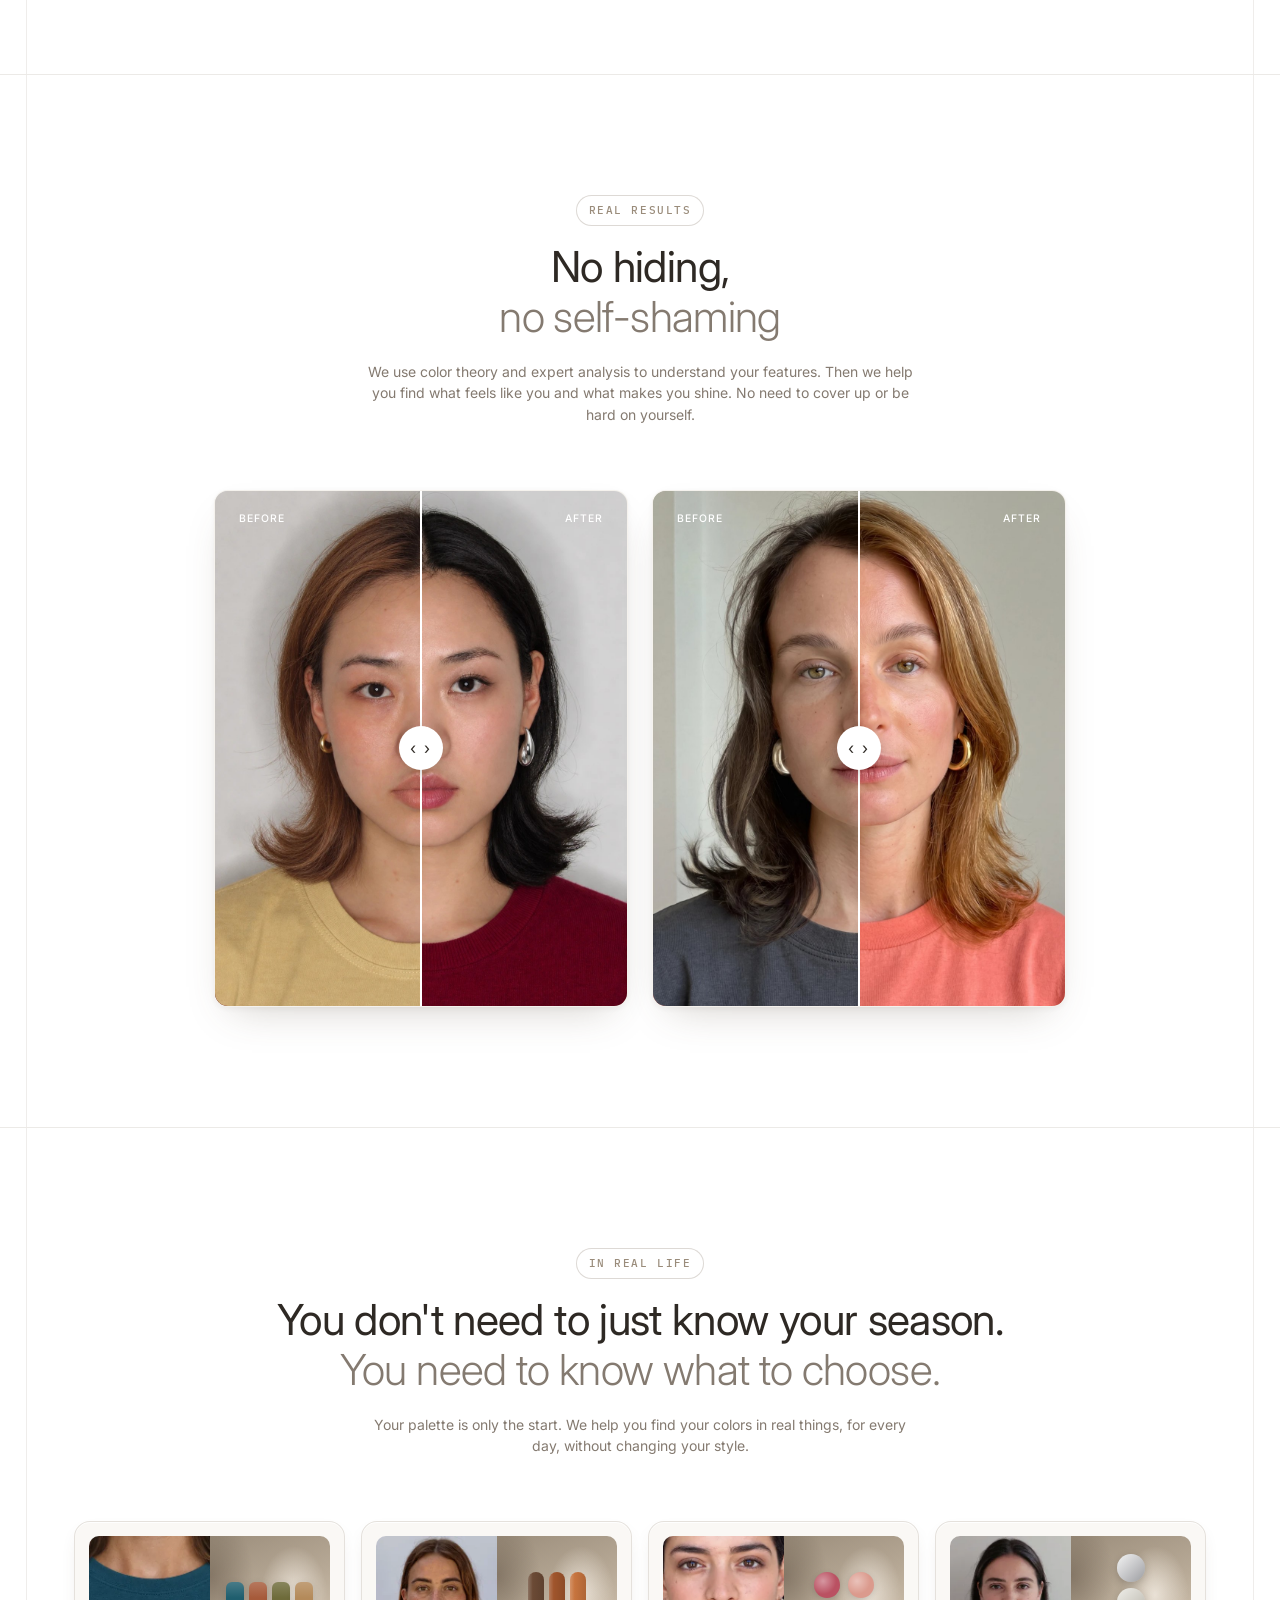
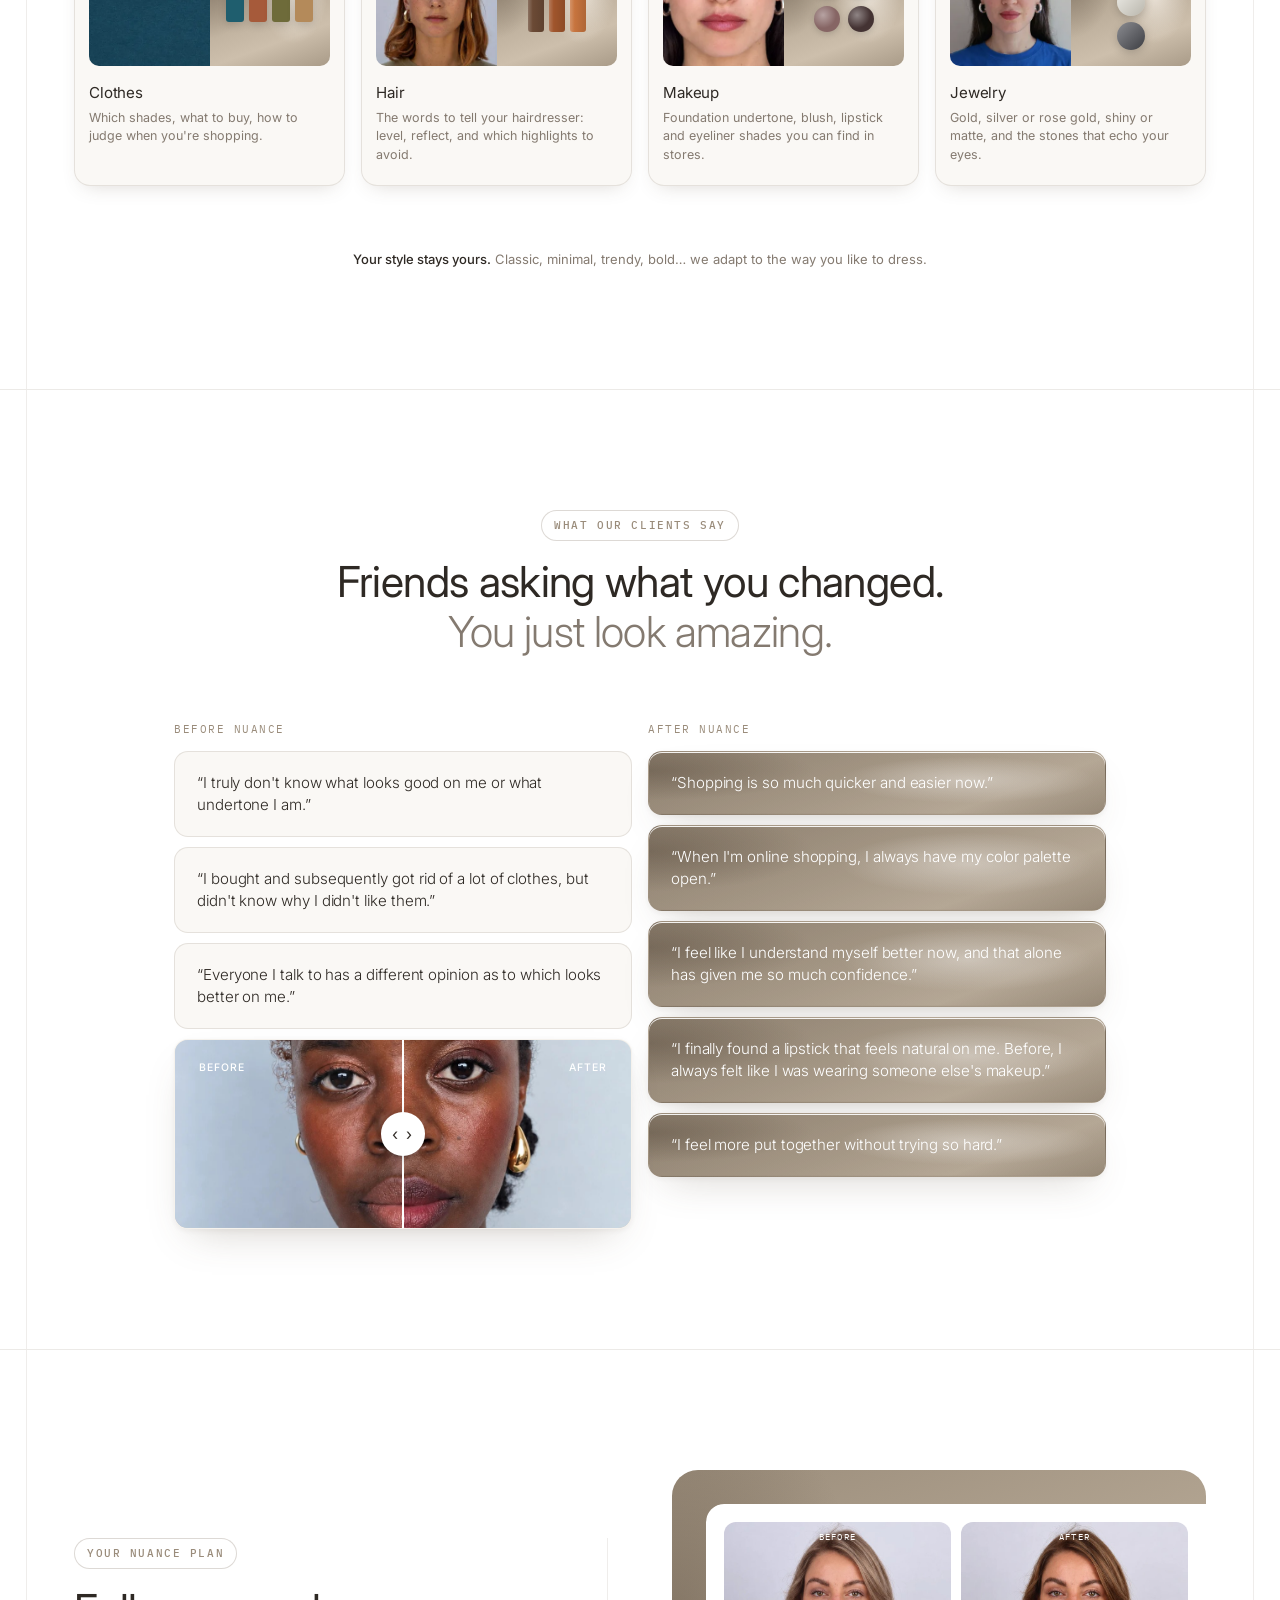
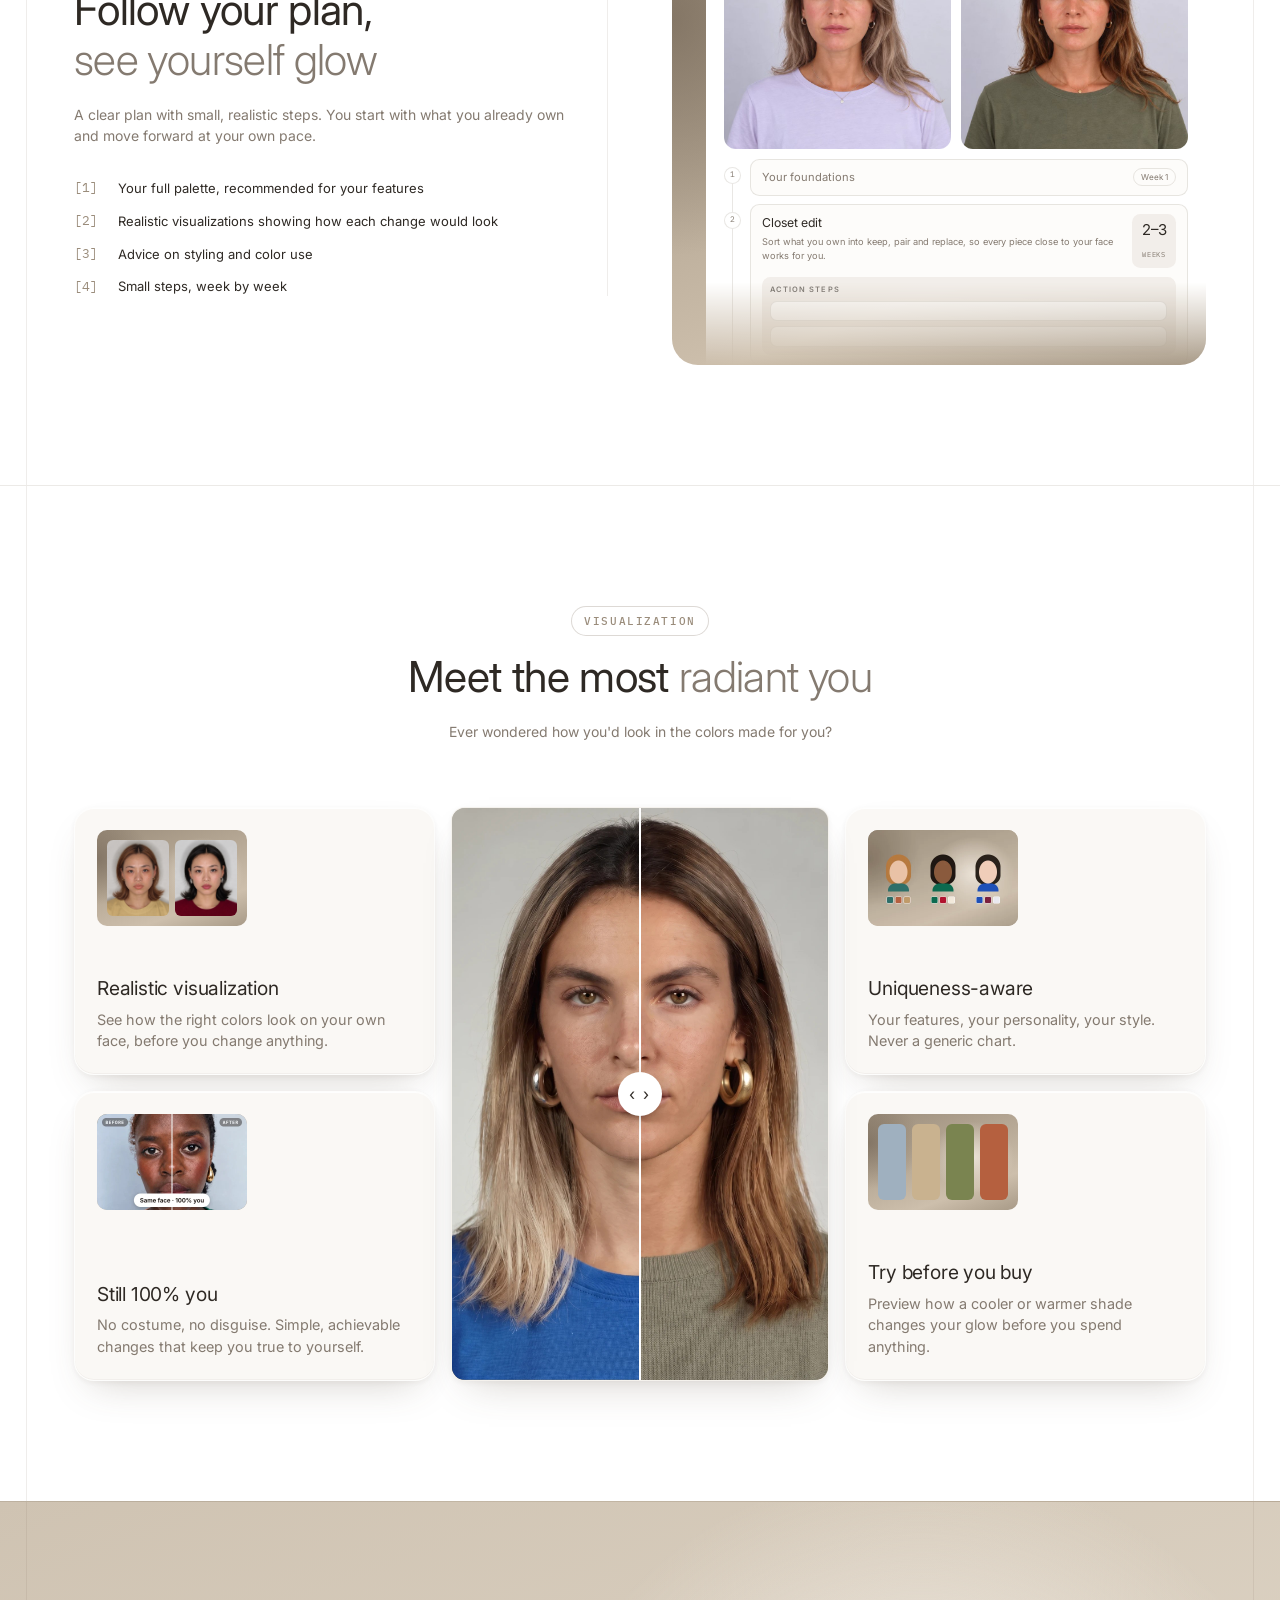
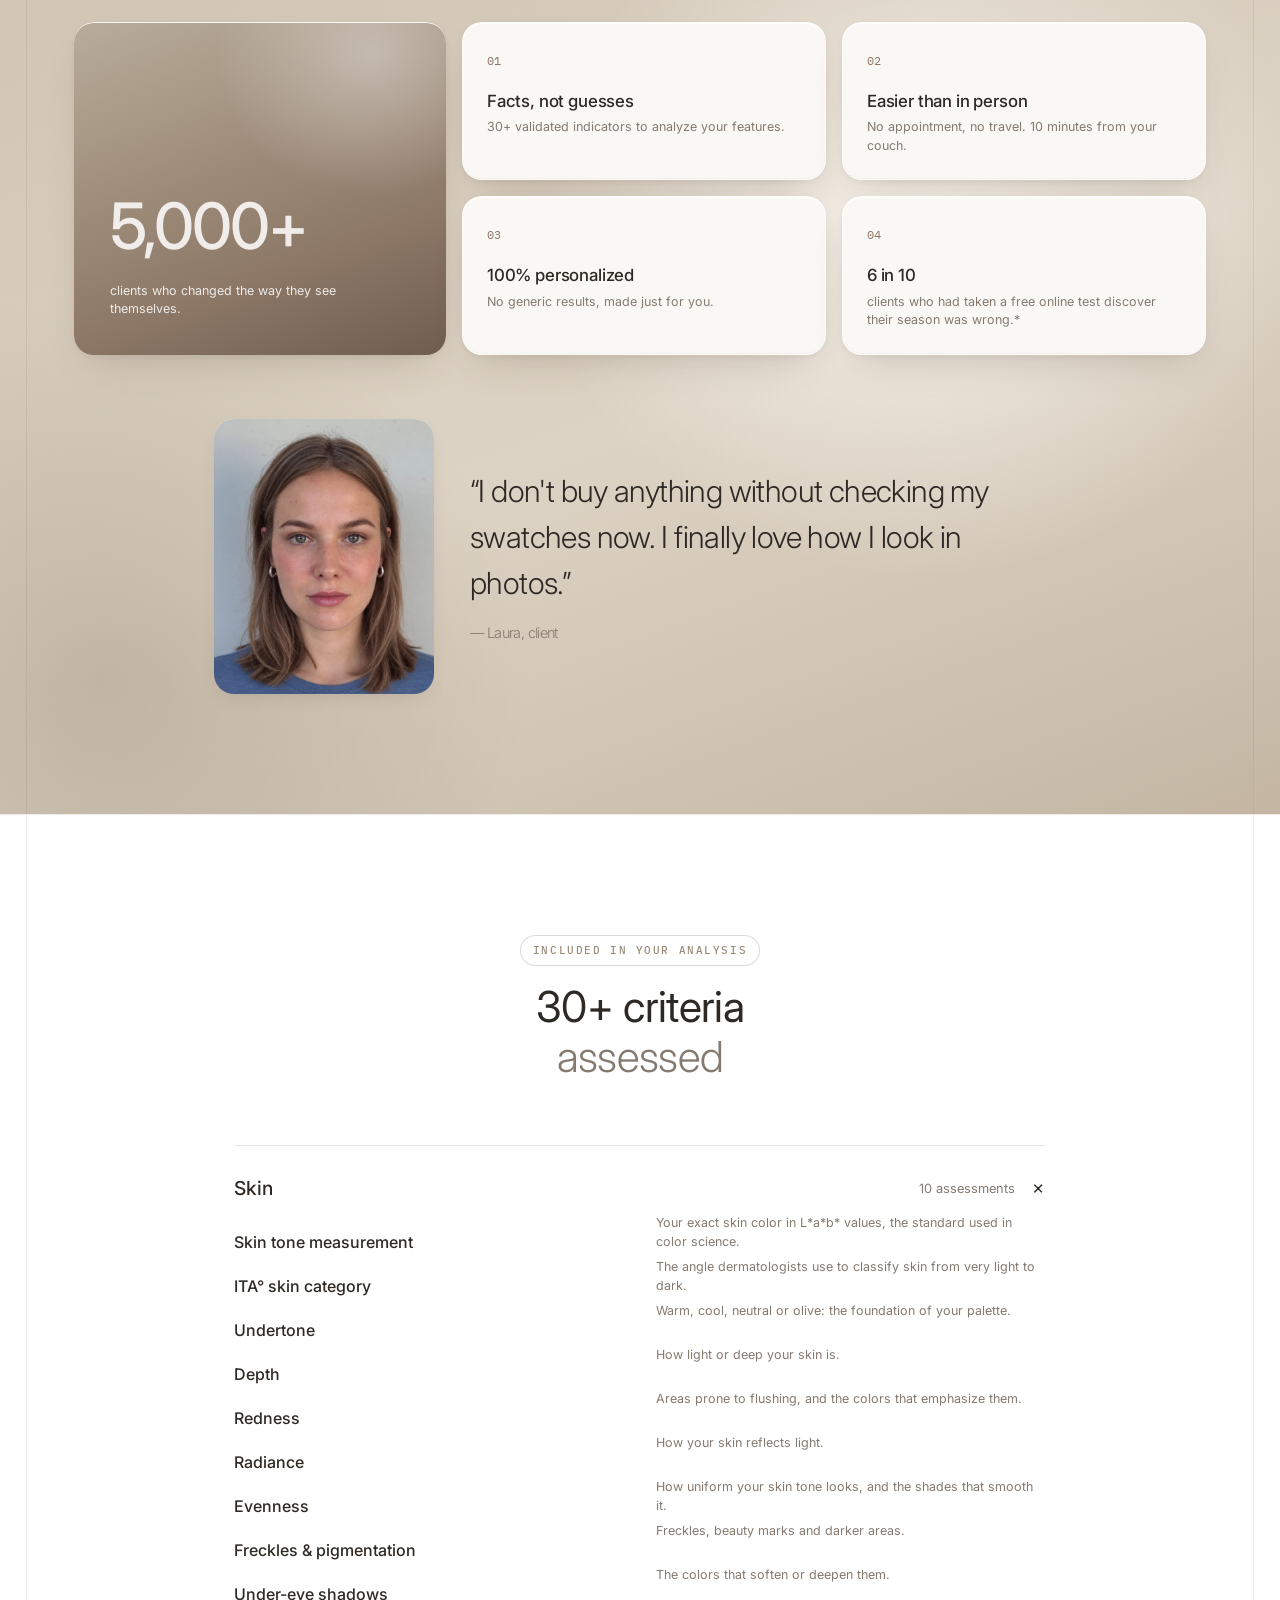
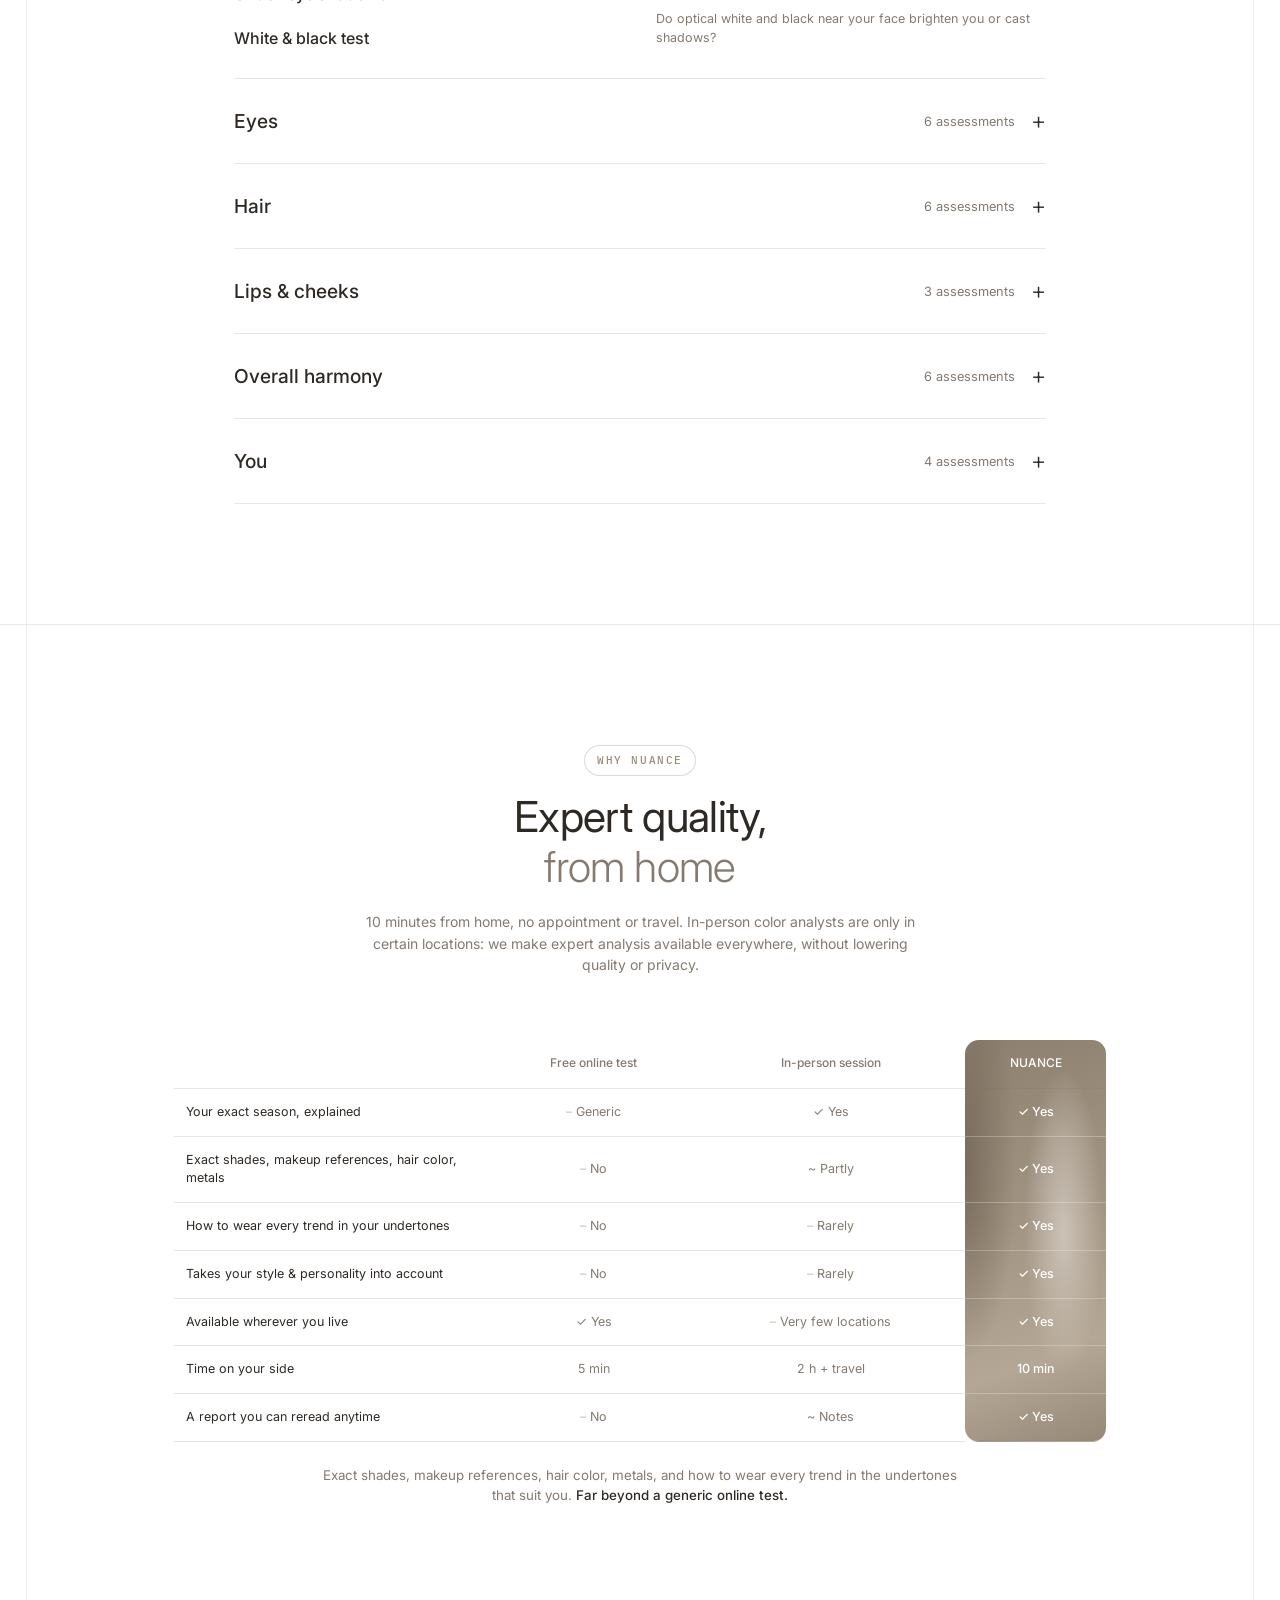
==== commit 829859dd: "Add files via upload" ====
--- a/index.html
+++ b/index.html
@@ -12,7 +12,7 @@
   <link rel="preconnect" href="https://fonts.googleapis.com">
   <link rel="preconnect" href="https://fonts.gstatic.com" crossorigin>
   <link href="https://fonts.googleapis.com/css2?family=Inter:wght@300;400;500;600&family=IBM+Plex+Mono:wght@400;500&family=Bodoni+Moda:wght@400;700&display=swap" rel="stylesheet">
-  <link rel="stylesheet" href="style.css?v=55">
+  <link rel="stylesheet" href="style.css?v=58">
   <!-- Meta Pixel Code -->
   <script>
   !function(f,b,e,v,n,t,s)
@@ -68,7 +68,7 @@
   <!-- Vidéo plein hero (lilas → kaki, aller-retour) : version desktop ou mobile selon l'écran. Sans JS, le fondu d'images reste affiché -->
   <video class="hero-video" muted loop playsinline preload="none" aria-hidden="true"
          data-webm="video/hero-desktop.webm?v=5" data-mp4="video/hero-desktop.mp4?v=5" data-poster="images/hero-desktop-poster.jpg?v=5"
-         data-webm-m="video/hero-mobile.webm?v=3" data-mp4-m="video/hero-mobile.mp4?v=3" data-poster-m="images/hero-mobile-poster.jpg?v=3"></video>
+         data-webm-m="video/hero-mobile.webm?v=3" data-mp4-m="video/hero-mobile.mp4?v=3" data-poster-m="images/hero-mobile-poster.jpg?v=4"></video>
   <script>
     (function () {
       var v = document.querySelector('.hero-video');
@@ -420,11 +420,24 @@
     <!-- Aperçu façon visionneuse PDF : miniatures floutées à gauche, page 4 ouverte -->
     <div class="report-doc" aria-hidden="true">
       <div class="doc-side">
-        <div class="doc-thumb on img"><img src="images/report/thumb-analysis.jpg?v=2" alt=""><small>1</small></div>
-        <div class="doc-thumb img"><img src="images/report/thumb-skin.jpg?v=1" alt=""><small>2</small></div>
-        <div class="doc-thumb img"><img src="images/report/thumb-eyes.jpg?v=1" alt=""><small>3</small></div>
-        <div class="doc-thumb img"><img src="images/report/thumb-palette.jpg?v=1" alt=""><small>4</small></div>
-        <div class="doc-thumb img"><img src="images/report/thumb-ba.jpg?v=1" alt=""><small>5</small></div>
+        <div class="doc-thumb on img"><img src="images/report/thumb-analysis.jpg?v=5" alt=""><small>1</small></div>
+        <div class="doc-thumb img"><img src="images/report/thumb-intro.jpg?v=5" alt=""><small>2</small></div>
+        <div class="doc-thumb img"><img src="images/report/thumb-skin.jpg?v=5" alt=""><small>3</small></div>
+        <div class="doc-thumb img"><img src="images/report/thumb-eyes.jpg?v=5" alt=""><small>4</small></div>
+        <div class="doc-thumb img"><img src="images/report/thumb-contrast.jpg?v=5" alt=""><small>5</small></div>
+        <div class="doc-thumb img"><img src="images/report/thumb-season.jpg?v=5" alt=""><small>6</small></div>
+        <div class="doc-thumb img"><img src="images/report/thumb-palette.jpg?v=5" alt=""><small>7</small></div>
+        <div class="doc-thumb img"><img src="images/report/thumb-neutrals.jpg?v=5" alt=""><small>8</small></div>
+        <div class="doc-thumb img"><img src="images/report/thumb-ba.jpg?v=5" alt=""><small>9</small></div>
+        <div class="doc-thumb img"><img src="images/report/thumb-clothes.jpg?v=5" alt=""><small>10</small></div>
+        <div class="doc-thumb img"><img src="images/report/thumb-outfits.jpg?v=5" alt=""><small>11</small></div>
+        <div class="doc-thumb img"><img src="images/report/thumb-makeup.jpg?v=5" alt=""><small>12</small></div>
+        <div class="doc-thumb img"><img src="images/report/thumb-haircolor.jpg?v=5" alt=""><small>13</small></div>
+        <div class="doc-thumb img"><img src="images/report/thumb-jewelry.jpg?v=5" alt=""><small>14</small></div>
+        <div class="doc-thumb img"><img src="images/report/thumb-glasses.jpg?v=5" alt=""><small>15</small></div>
+        <div class="doc-thumb img"><img src="images/report/thumb-shopping.jpg?v=5" alt=""><small>16</small></div>
+        <div class="doc-thumb img"><img src="images/report/thumb-plan.jpg?v=5" alt=""><small>17</small></div>
+        <div class="doc-thumb img"><img src="images/report/thumb-summary.jpg?v=5" alt=""><small>18</small></div>
       </div>
       <div class="doc-view">
         <div class="doc-page v2 v3">
--- a/style.css
+++ b/style.css
@@ -2306,3 +2306,17 @@
 .doc-page.v3 h4 { margin-bottom: .5em !important; }
 @media (max-width: 900px) { .report-doc .doc-page.v3 > .v2-skin.v3-skin { border-top: 0; padding-top: 0; } }
 .doc-page.v3 .v3-hairimg { justify-self: start; }
+/* V24 · plus de miniatures : la colonne est coupée en bas comme une vraie visionneuse */
+.report-doc .doc-side { overflow: hidden; }
+.report-doc .doc-side { display: flex; flex-direction: column; gap: 10px; min-height: 0; }
+.report-doc .doc-thumb { flex: none; width: 100%; aspect-ratio: 1 / 1.414; }
+
+/* V25 · 18 miniatures sur deux colonnes en desktop, pour montrer tout le rapport */
+@media (min-width: 961px) {
+  .report-doc { grid-template-columns: 124px 1fr; }
+  .report-doc .doc-side { display: grid; grid-template-columns: 1fr 1fr; gap: 8px 6px; align-content: start; grid-auto-rows: max-content; height: 0; min-height: 100%; }
+  .report-doc .doc-thumb { width: 100%; }
+  .report-doc .doc-page { min-height: 100%; }
+  .report-doc .doc-thumb small { font-size: 6px; right: 3px; bottom: 2px; }
+  .report-doc .doc-thumb.on { outline-width: 1.5px; outline-offset: 1.5px; }
+}
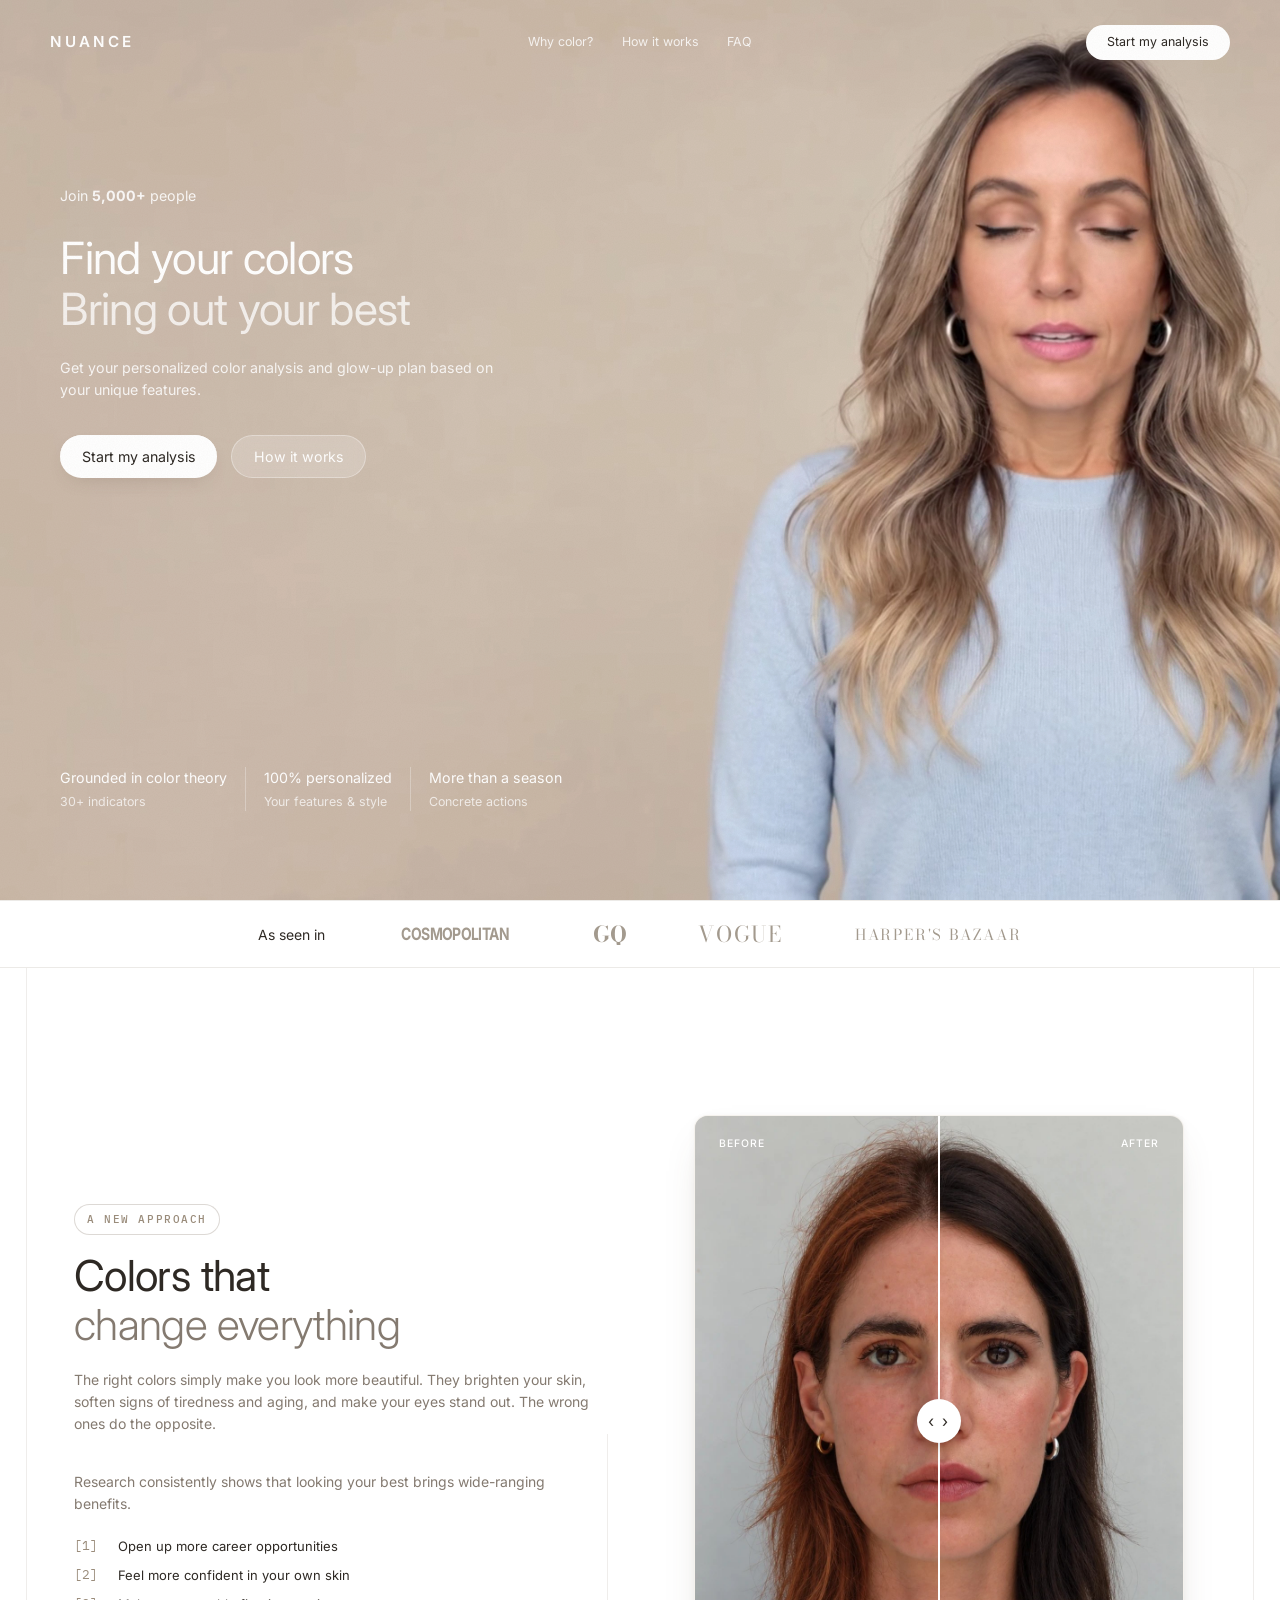
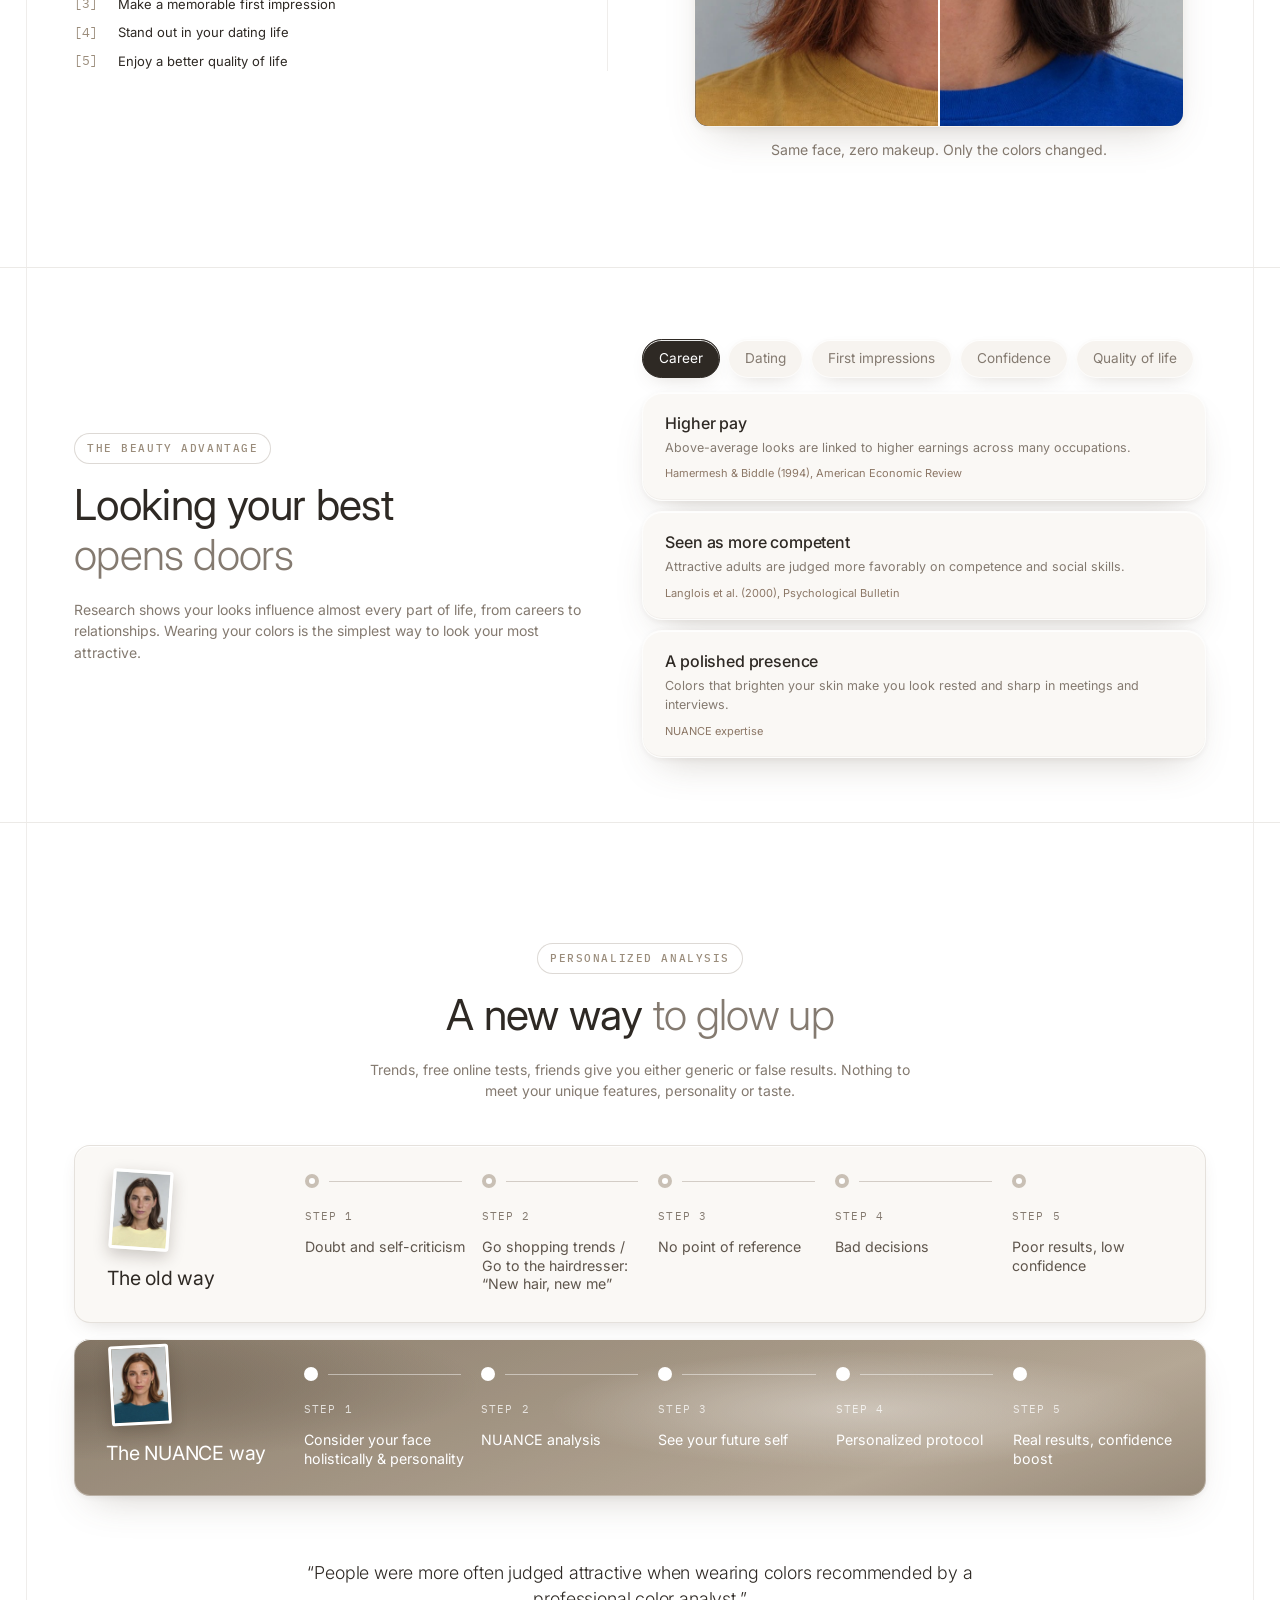
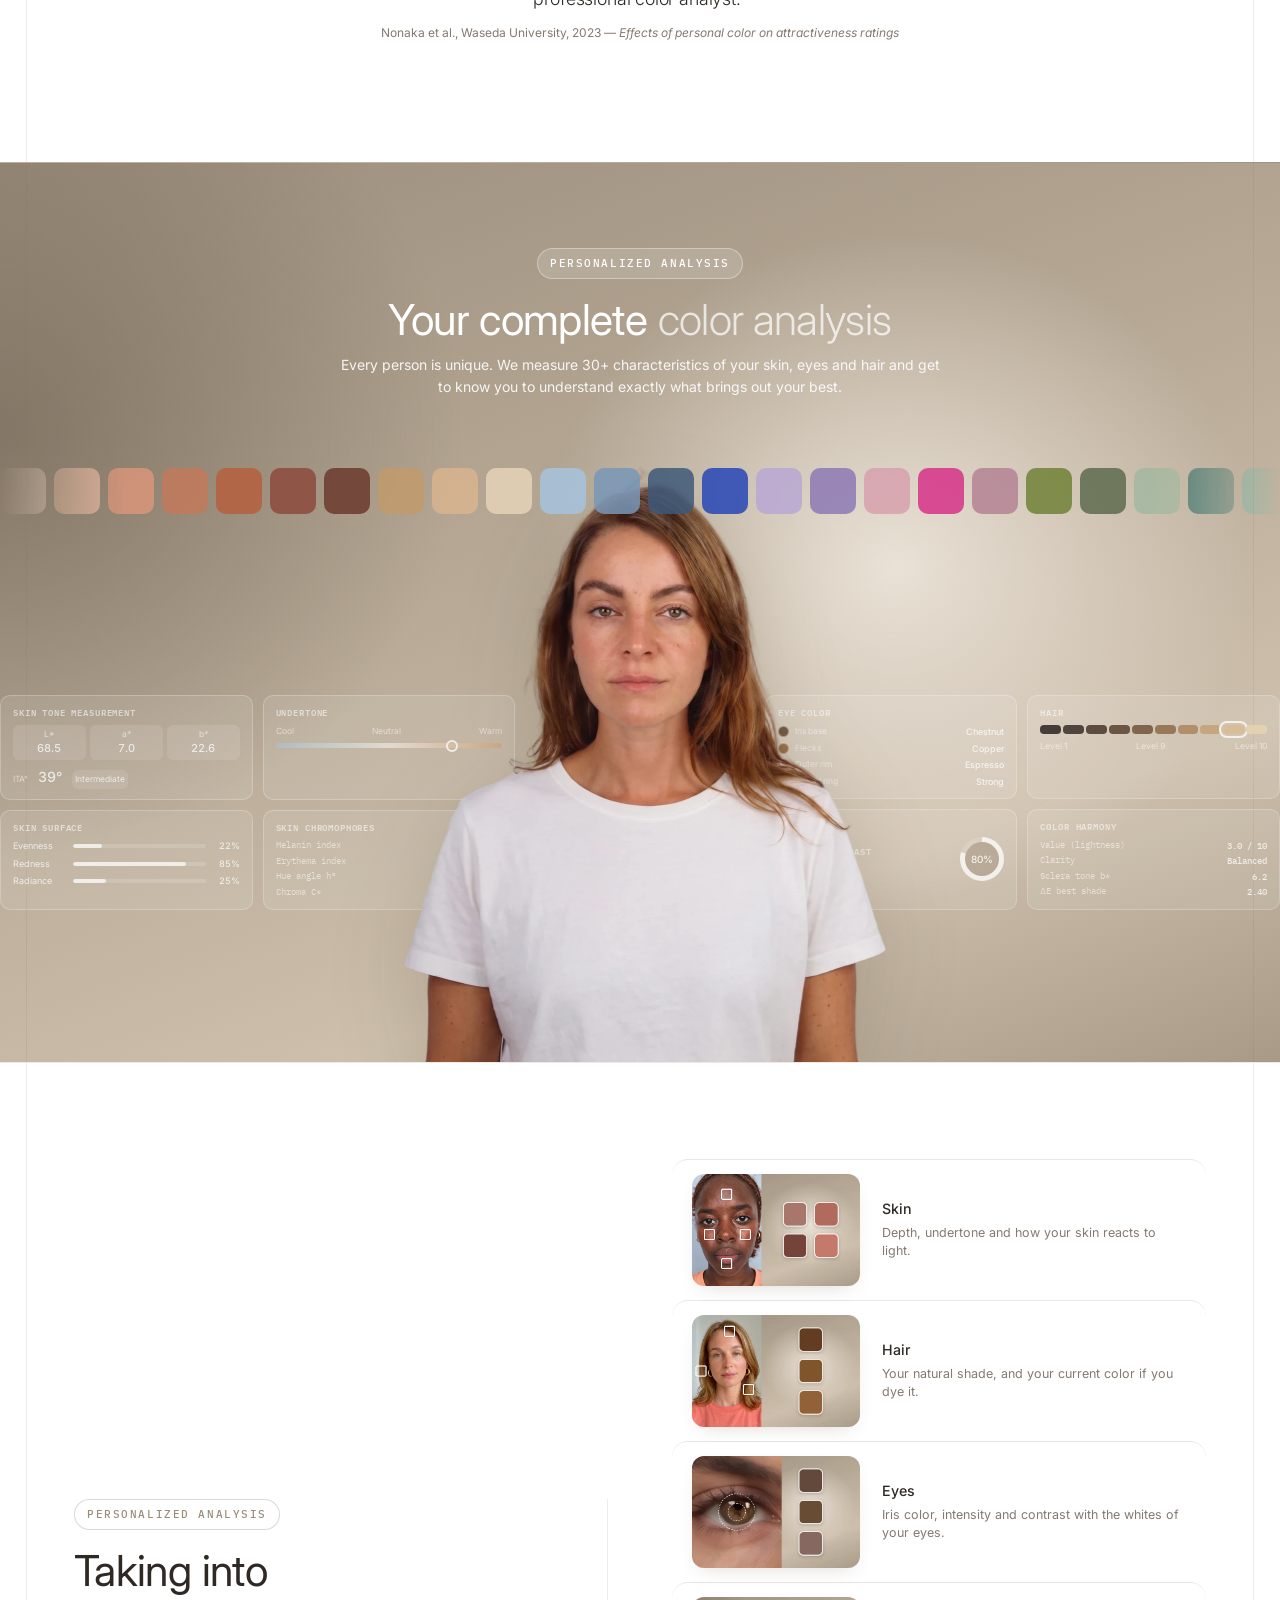
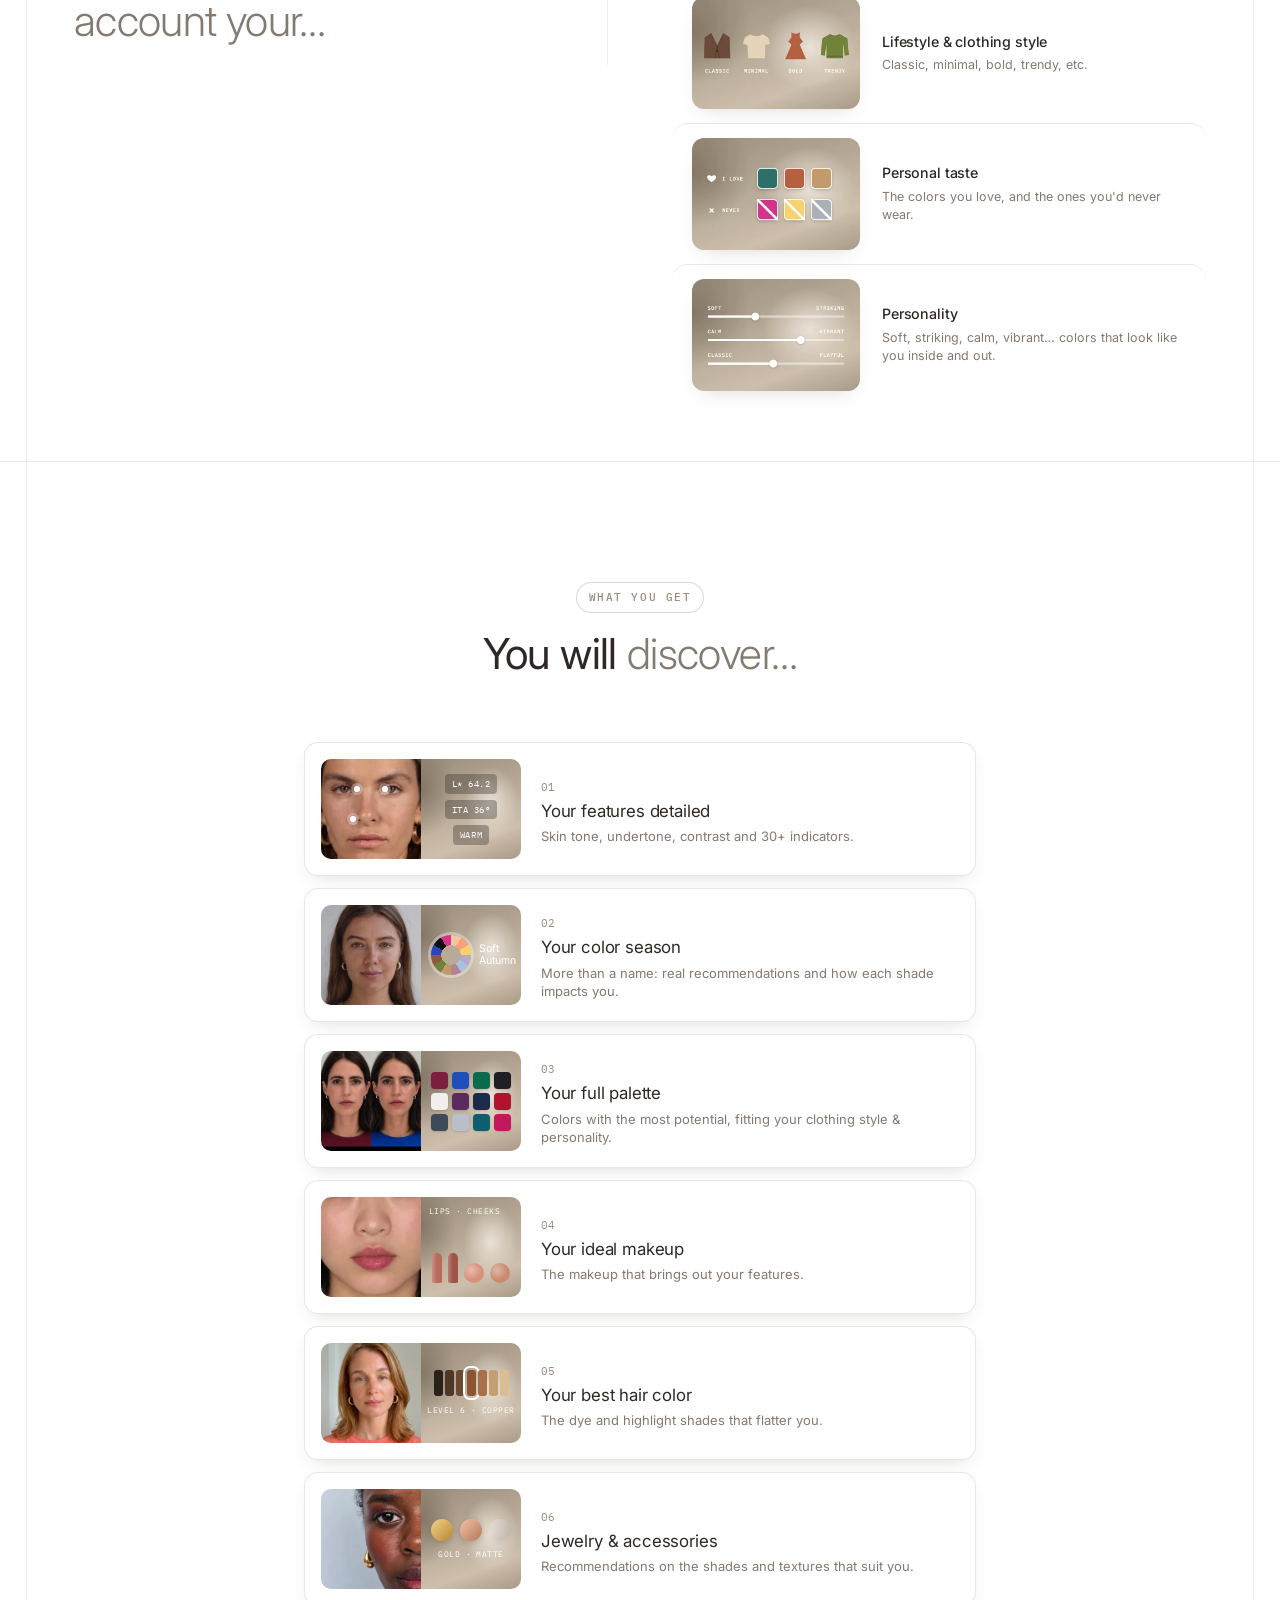
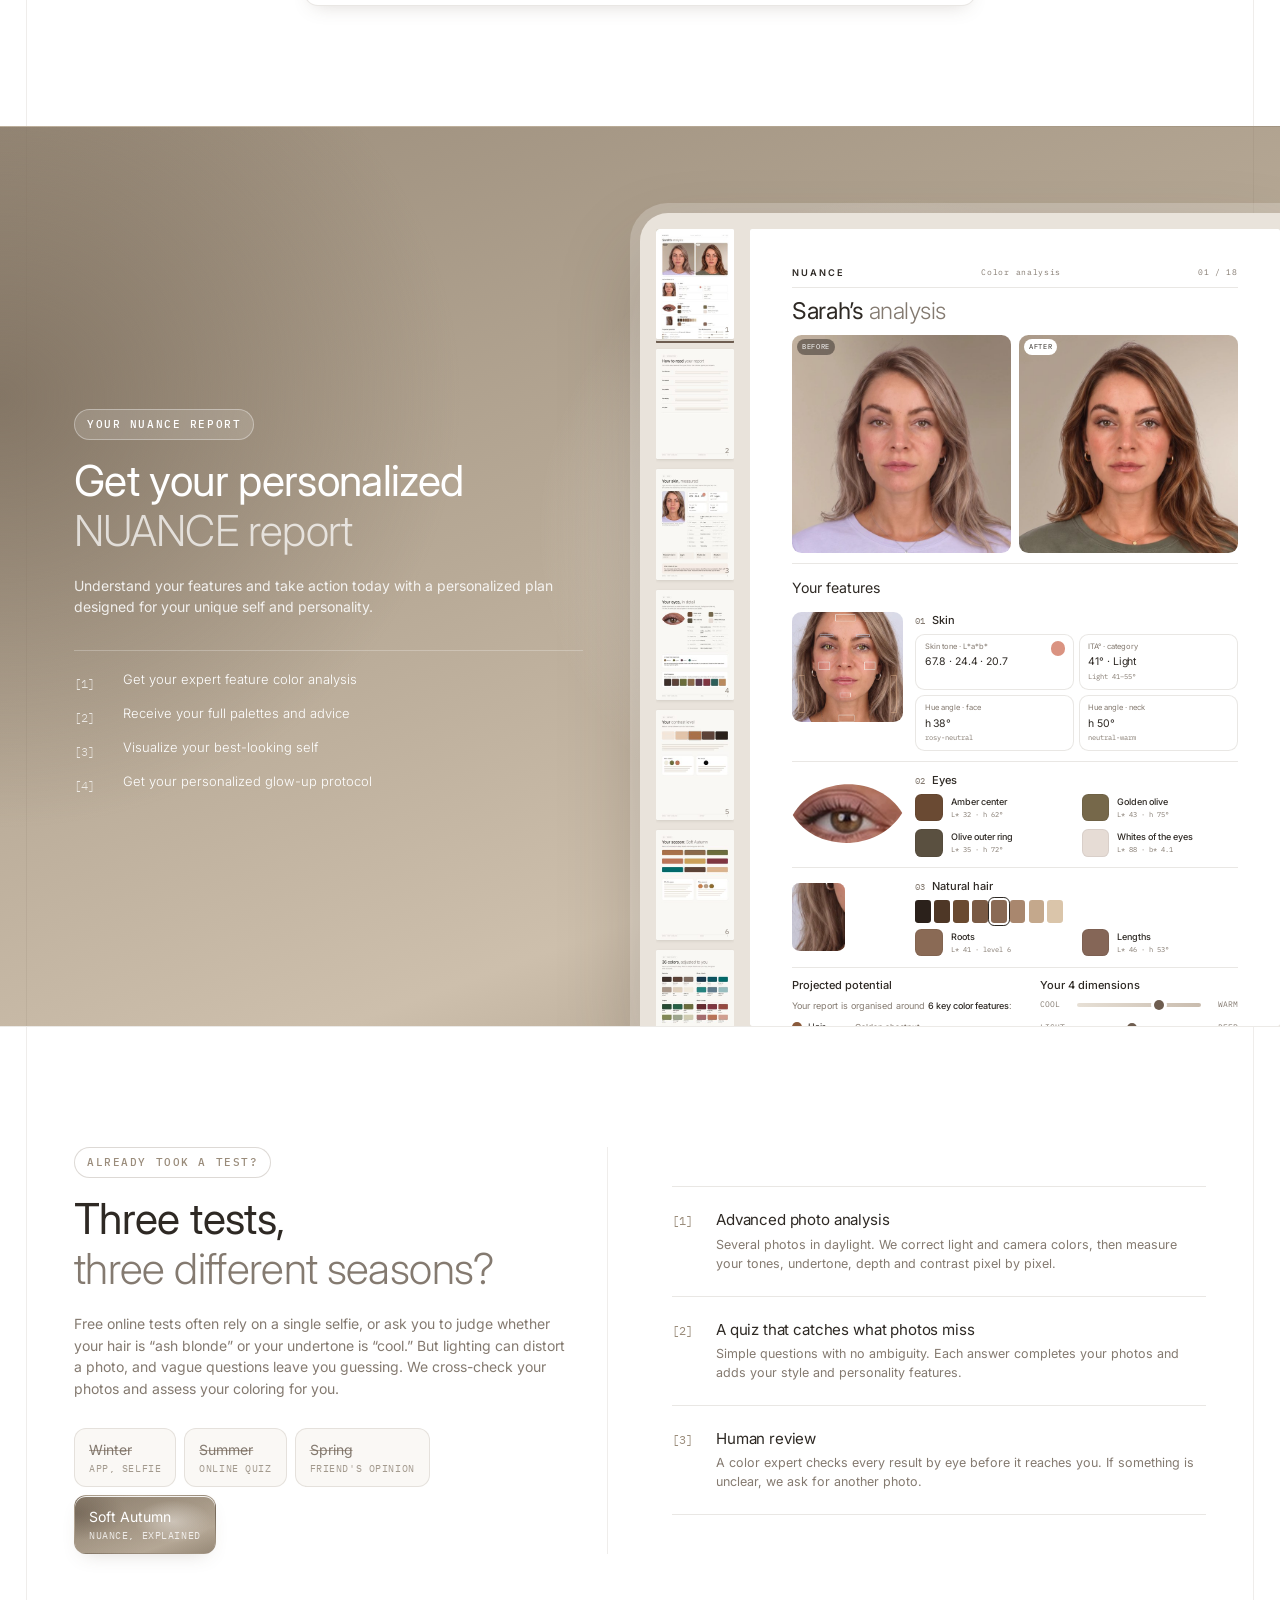
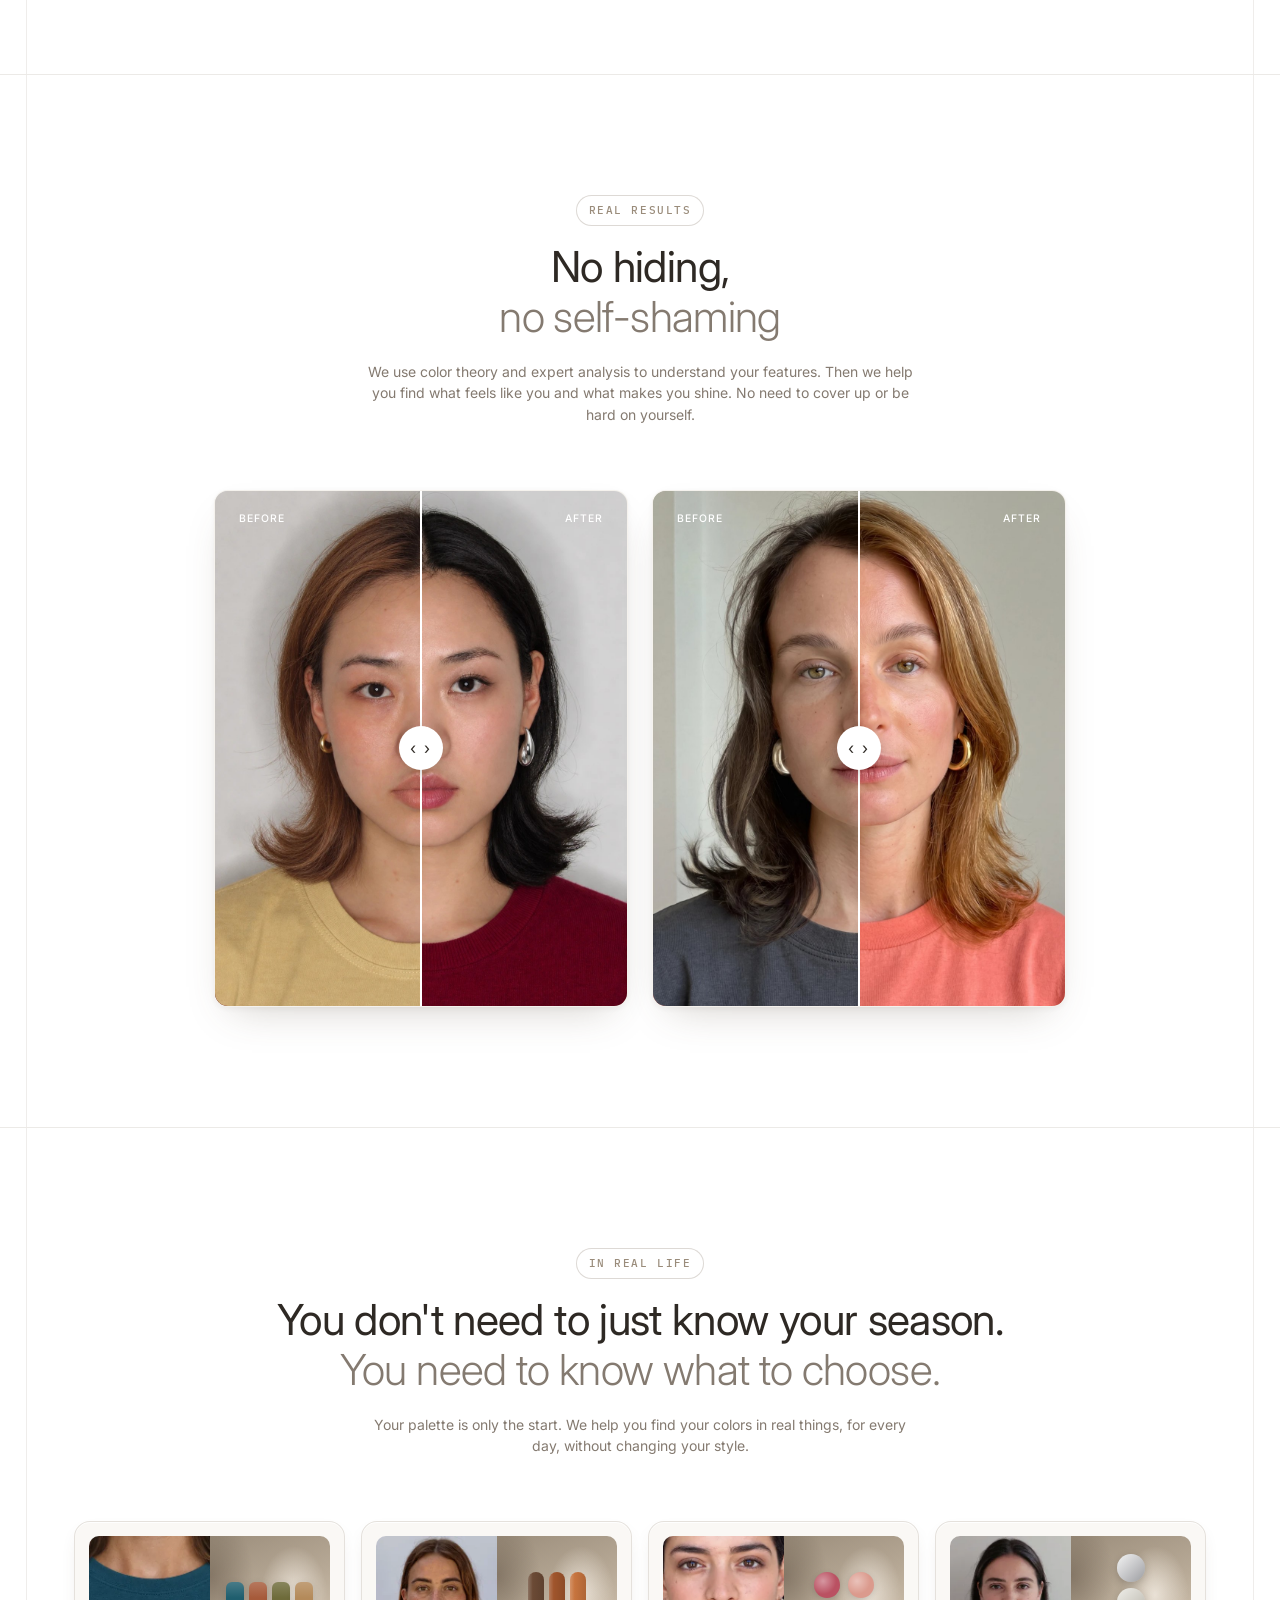
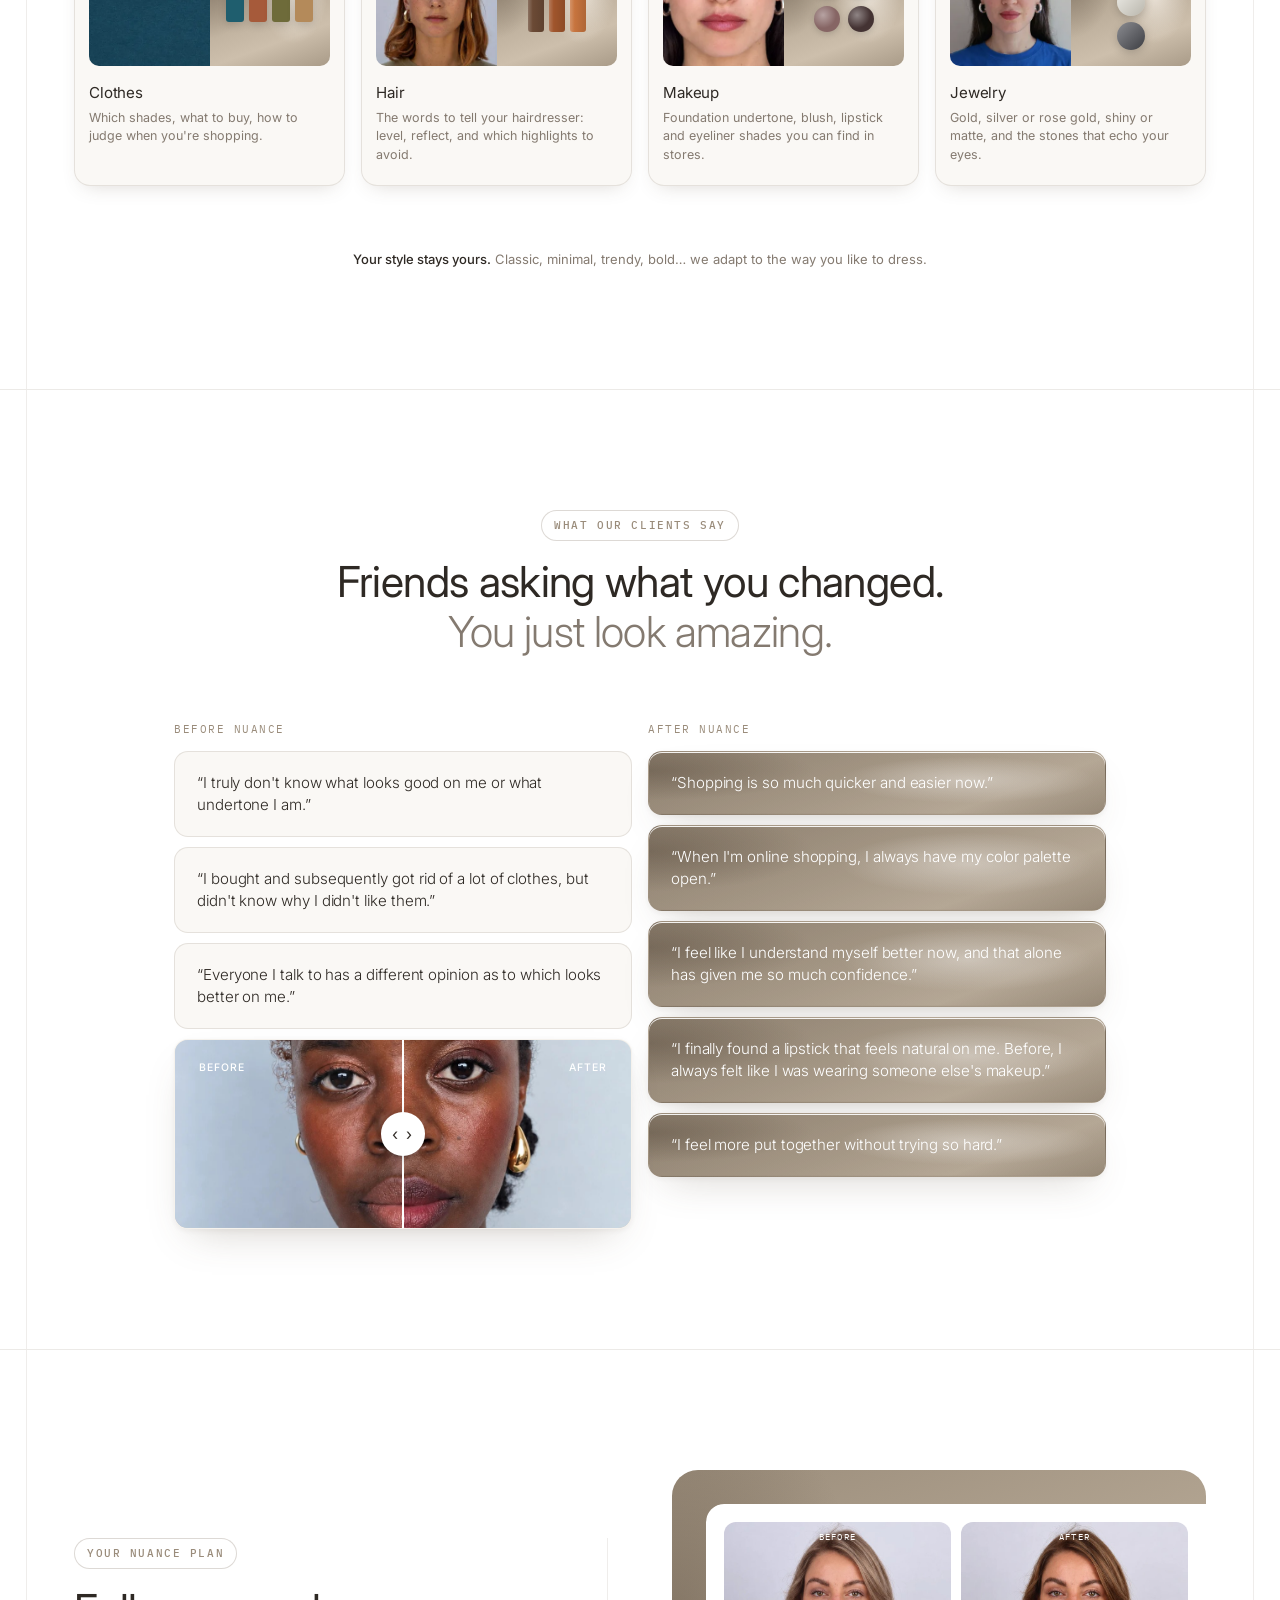
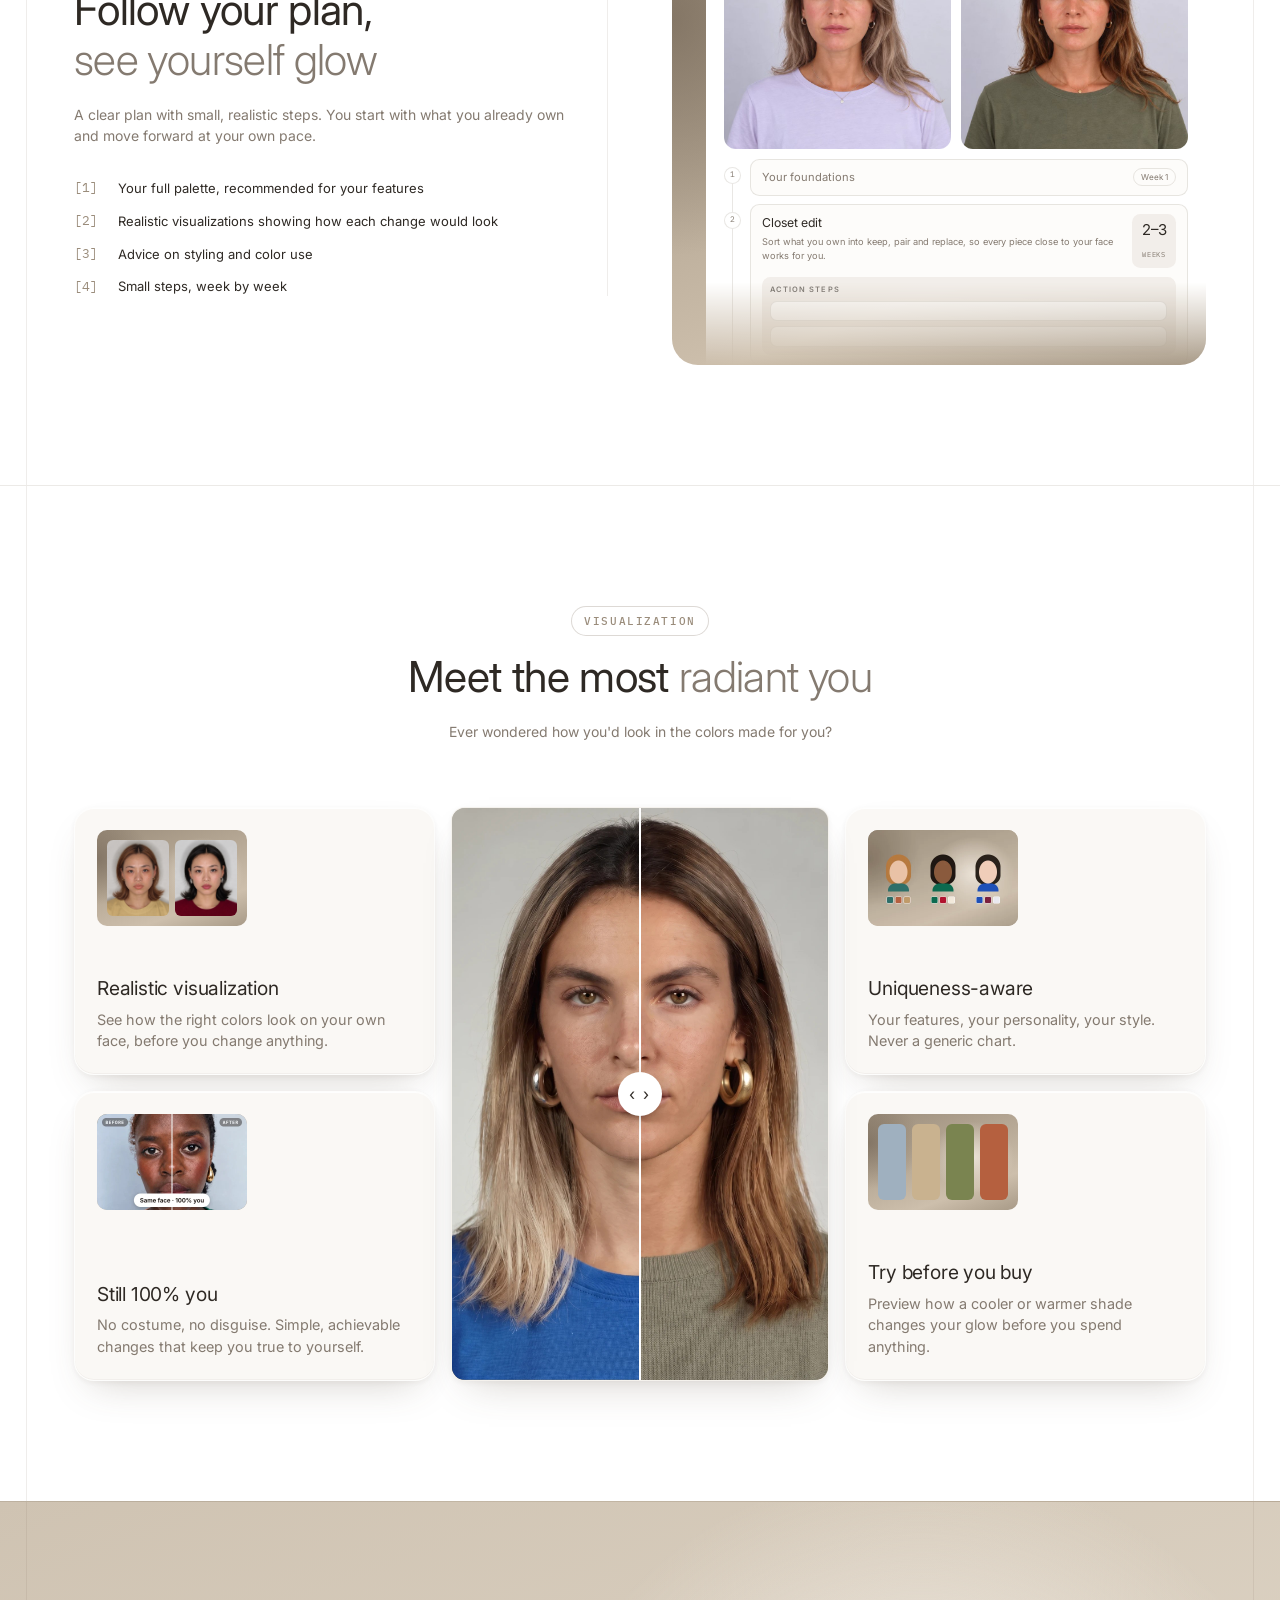
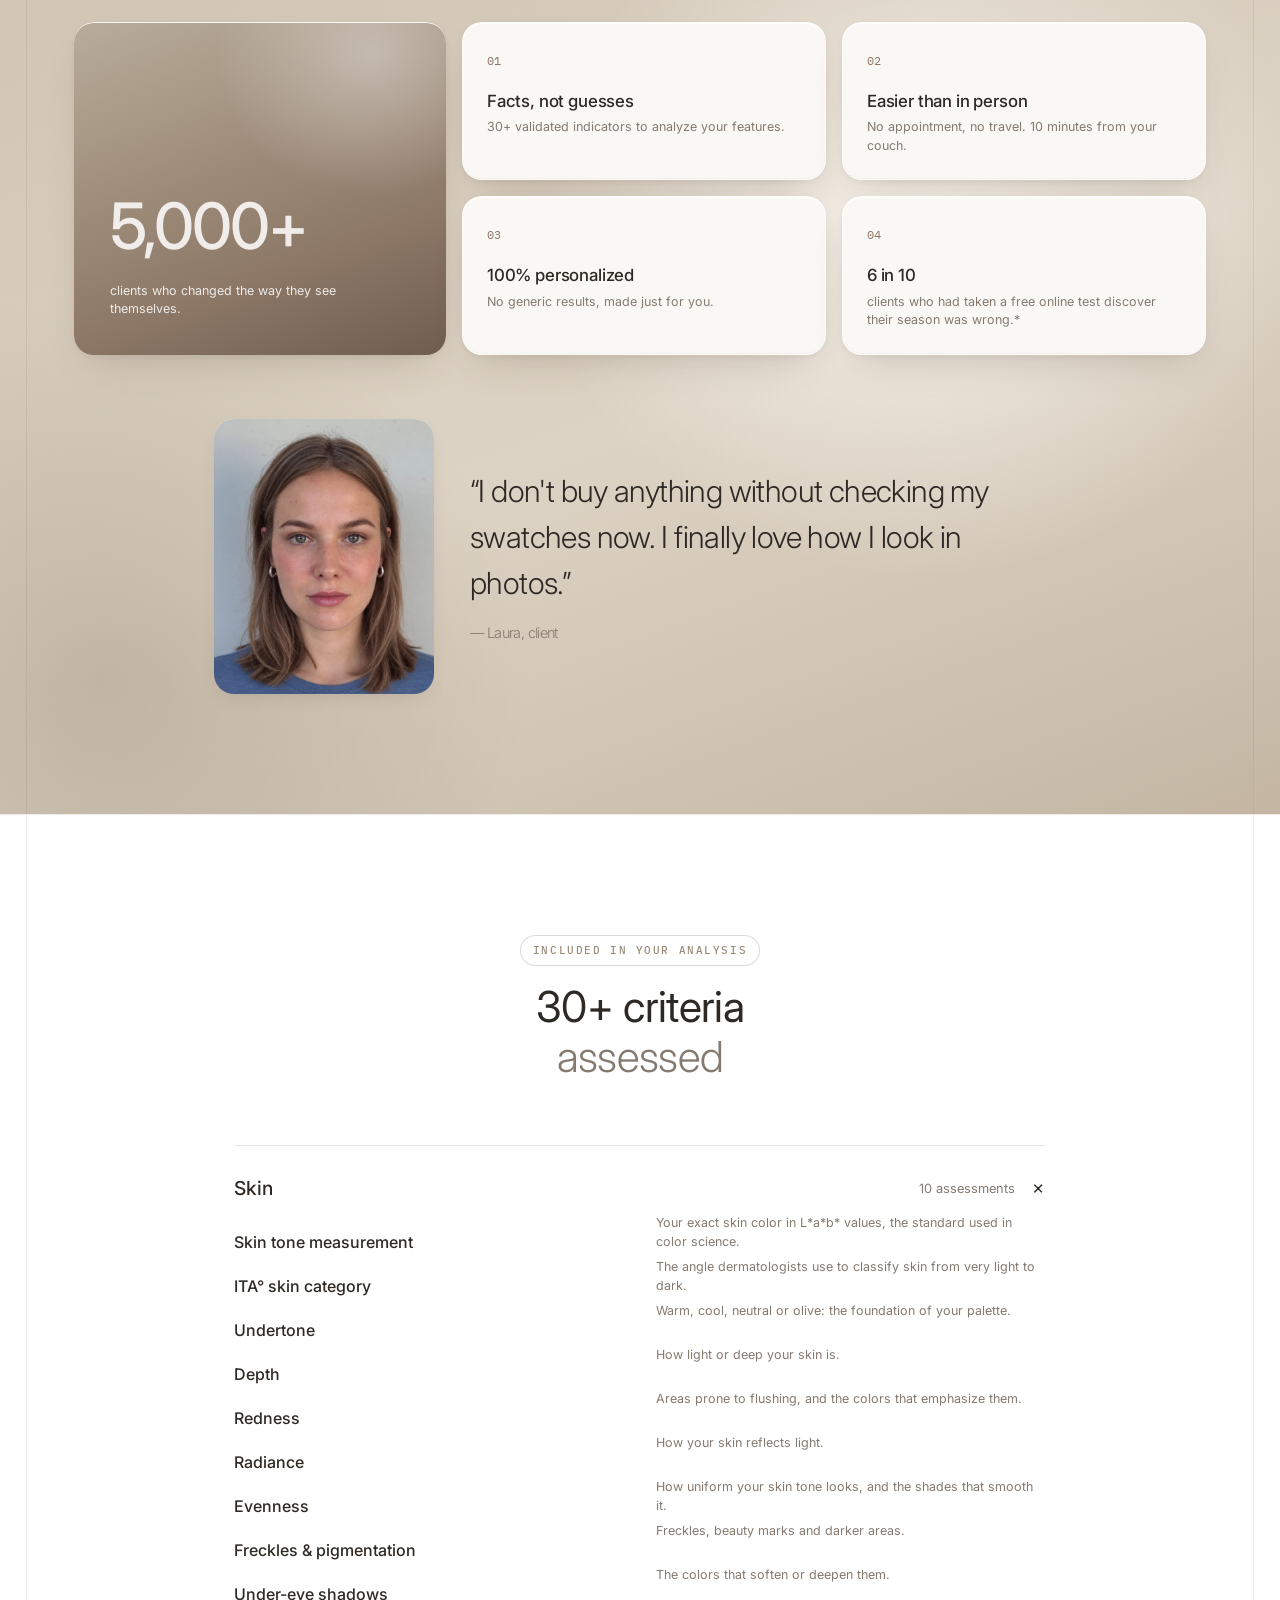
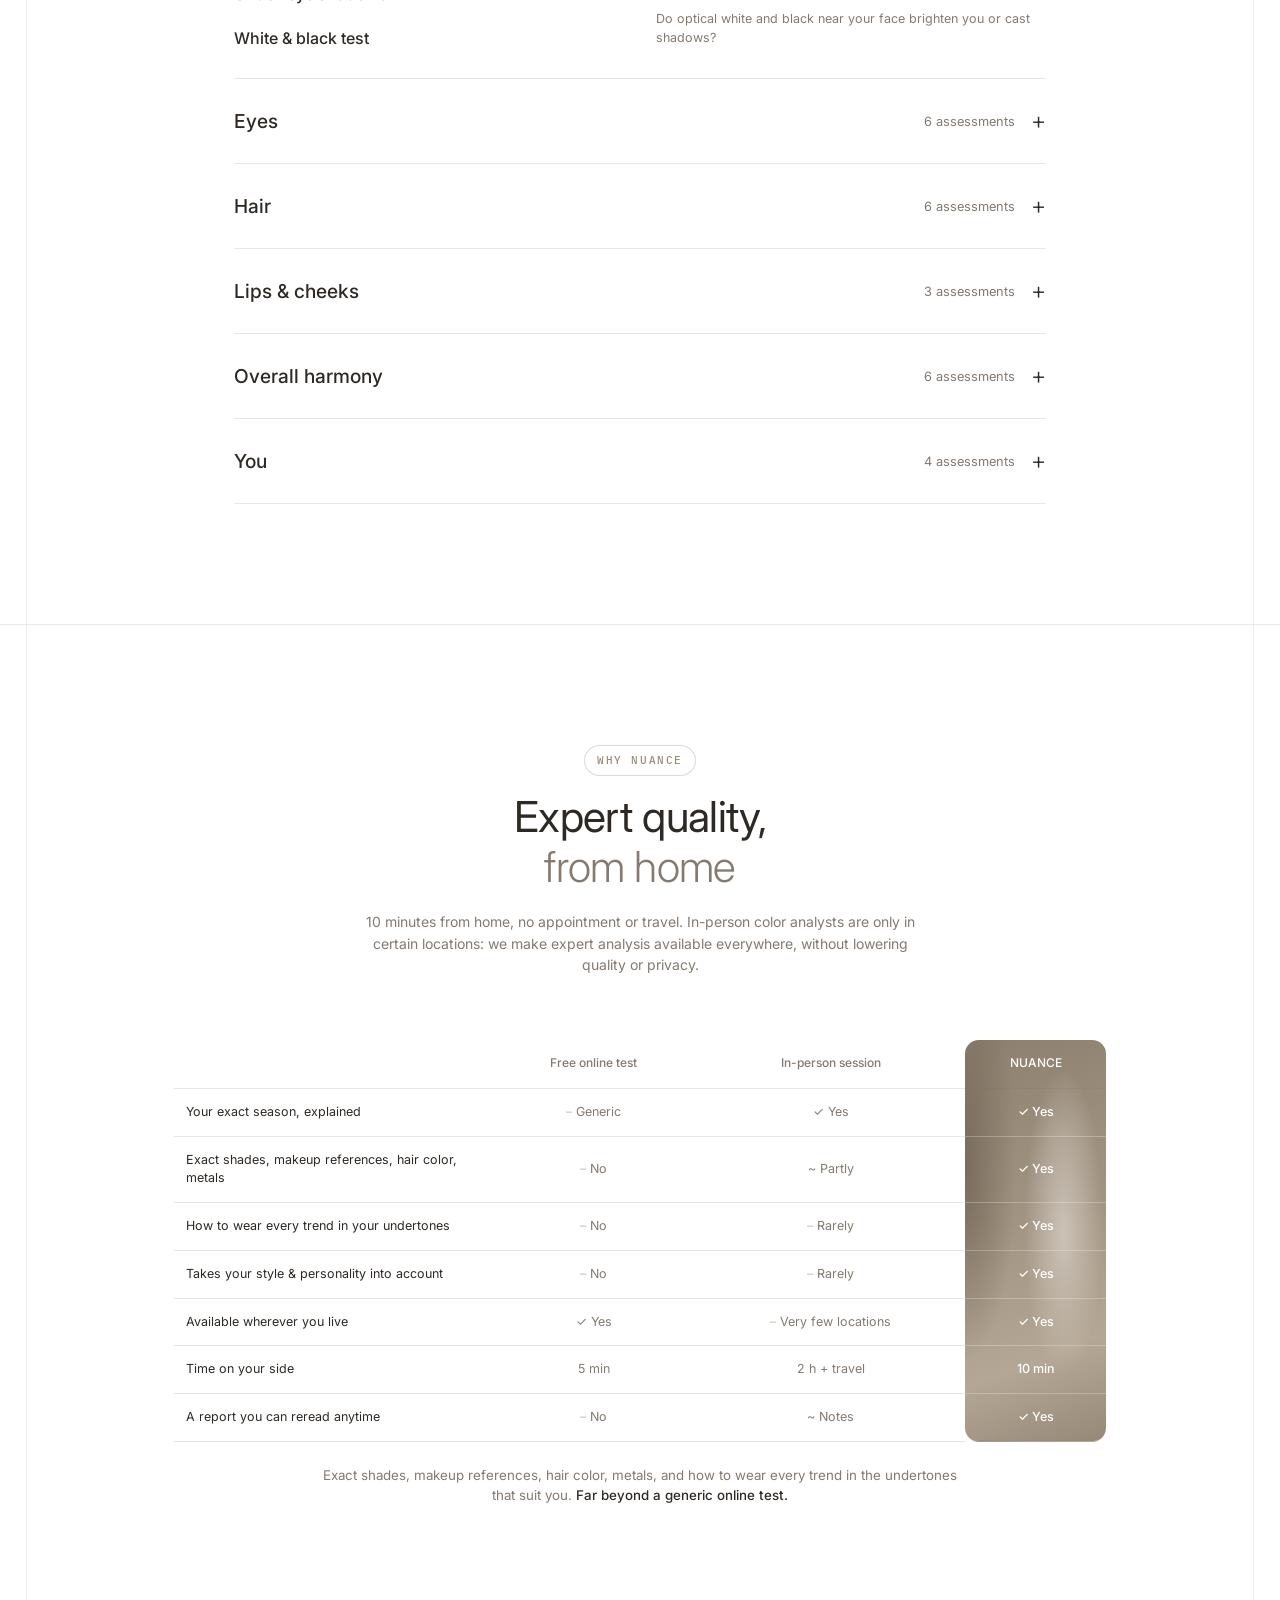
==== commit 9f2cc4ac: "Add files via upload" ====
--- a/index.html
+++ b/index.html
@@ -12,7 +12,7 @@
   <link rel="preconnect" href="https://fonts.googleapis.com">
   <link rel="preconnect" href="https://fonts.gstatic.com" crossorigin>
   <link href="https://fonts.googleapis.com/css2?family=Inter:wght@300;400;500;600&family=IBM+Plex+Mono:wght@400;500&family=Bodoni+Moda:wght@400;700&display=swap" rel="stylesheet">
-  <link rel="stylesheet" href="style.css?v=58">
+  <link rel="stylesheet" href="style.css?v=59">
   <!-- Meta Pixel Code -->
   <script>
   !function(f,b,e,v,n,t,s)
--- a/style.css
+++ b/style.css
@@ -2310,13 +2310,5 @@
 .report-doc .doc-side { overflow: hidden; }
 .report-doc .doc-side { display: flex; flex-direction: column; gap: 10px; min-height: 0; }
 .report-doc .doc-thumb { flex: none; width: 100%; aspect-ratio: 1 / 1.414; }
-
-/* V25 · 18 miniatures sur deux colonnes en desktop, pour montrer tout le rapport */
-@media (min-width: 961px) {
-  .report-doc { grid-template-columns: 124px 1fr; }
-  .report-doc .doc-side { display: grid; grid-template-columns: 1fr 1fr; gap: 8px 6px; align-content: start; grid-auto-rows: max-content; height: 0; min-height: 100%; }
-  .report-doc .doc-thumb { width: 100%; }
-  .report-doc .doc-page { min-height: 100%; }
-  .report-doc .doc-thumb small { font-size: 6px; right: 3px; bottom: 2px; }
-  .report-doc .doc-thumb.on { outline-width: 1.5px; outline-offset: 1.5px; }
-}
+/* V25 · la page ouverte descend jusqu'en bas, comme la colonne de miniatures */
+@media (min-width: 961px) { .report-doc .doc-page { min-height: 100%; } }
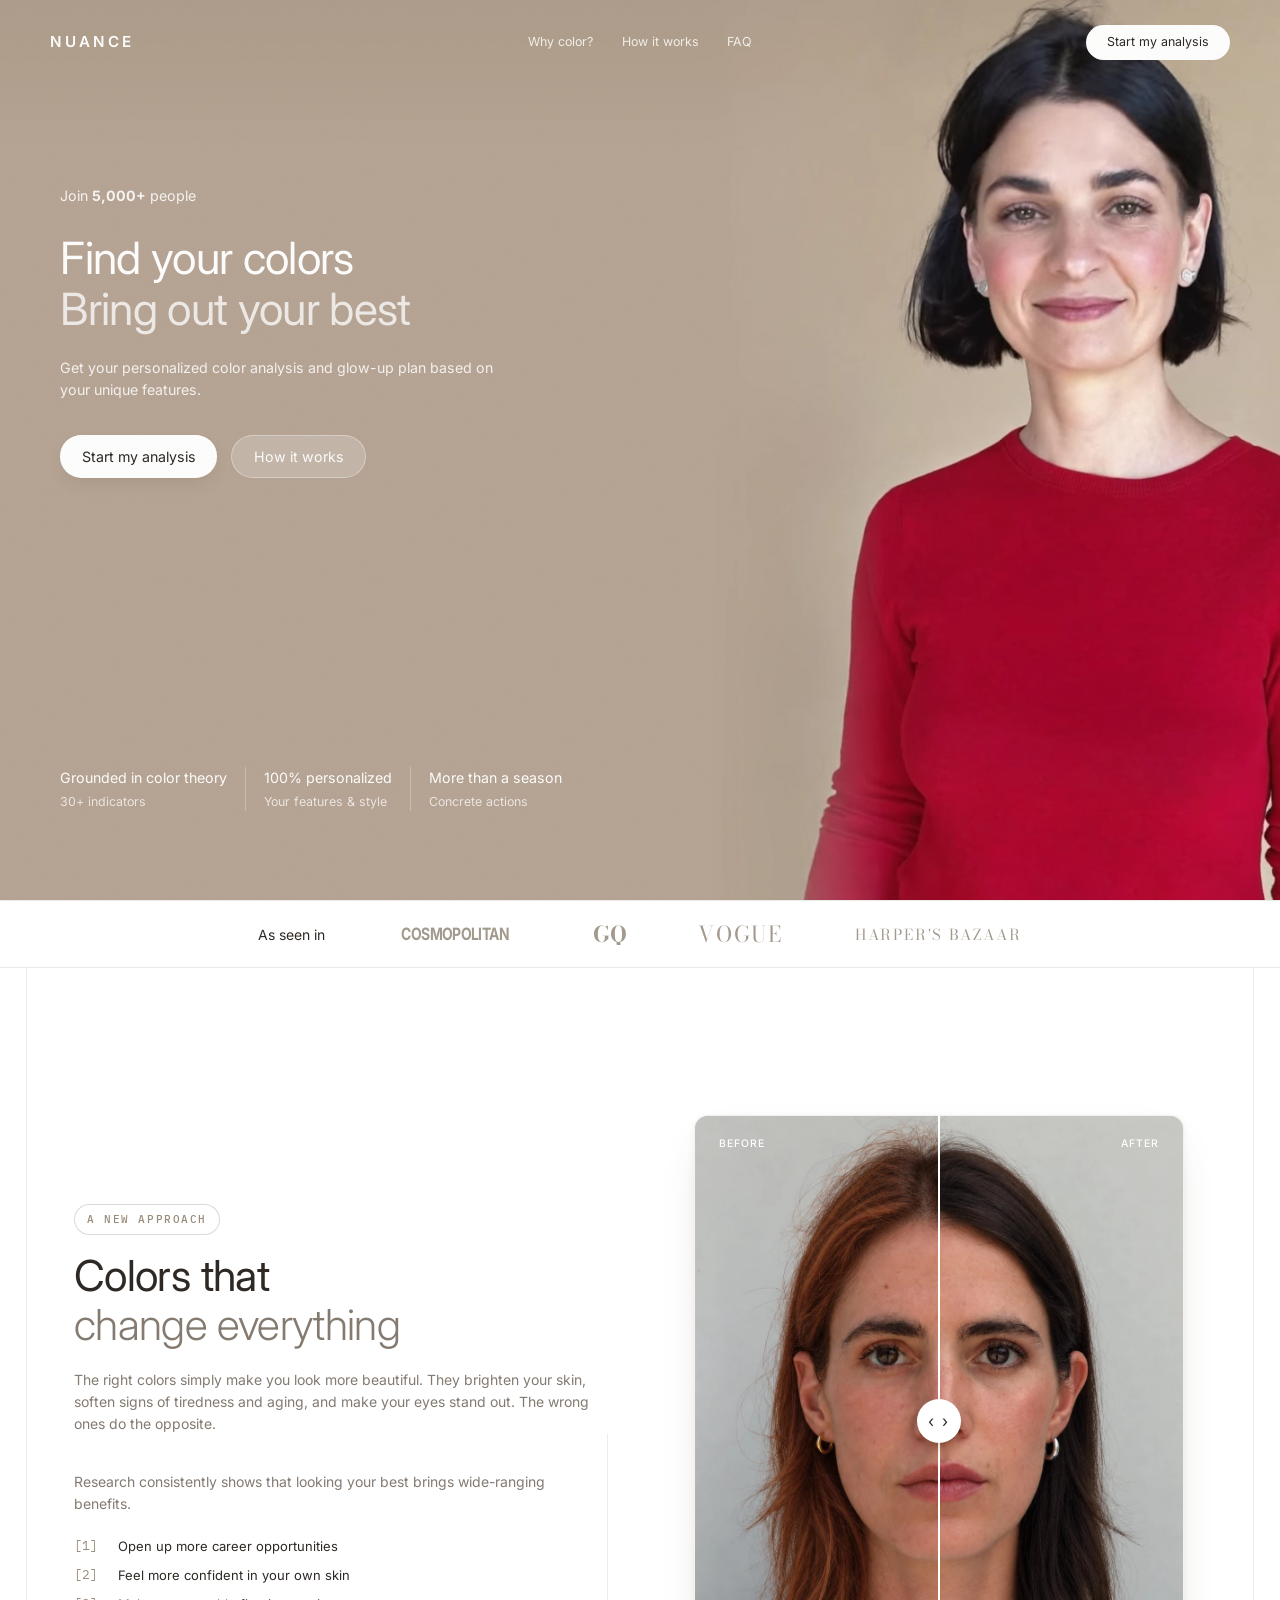
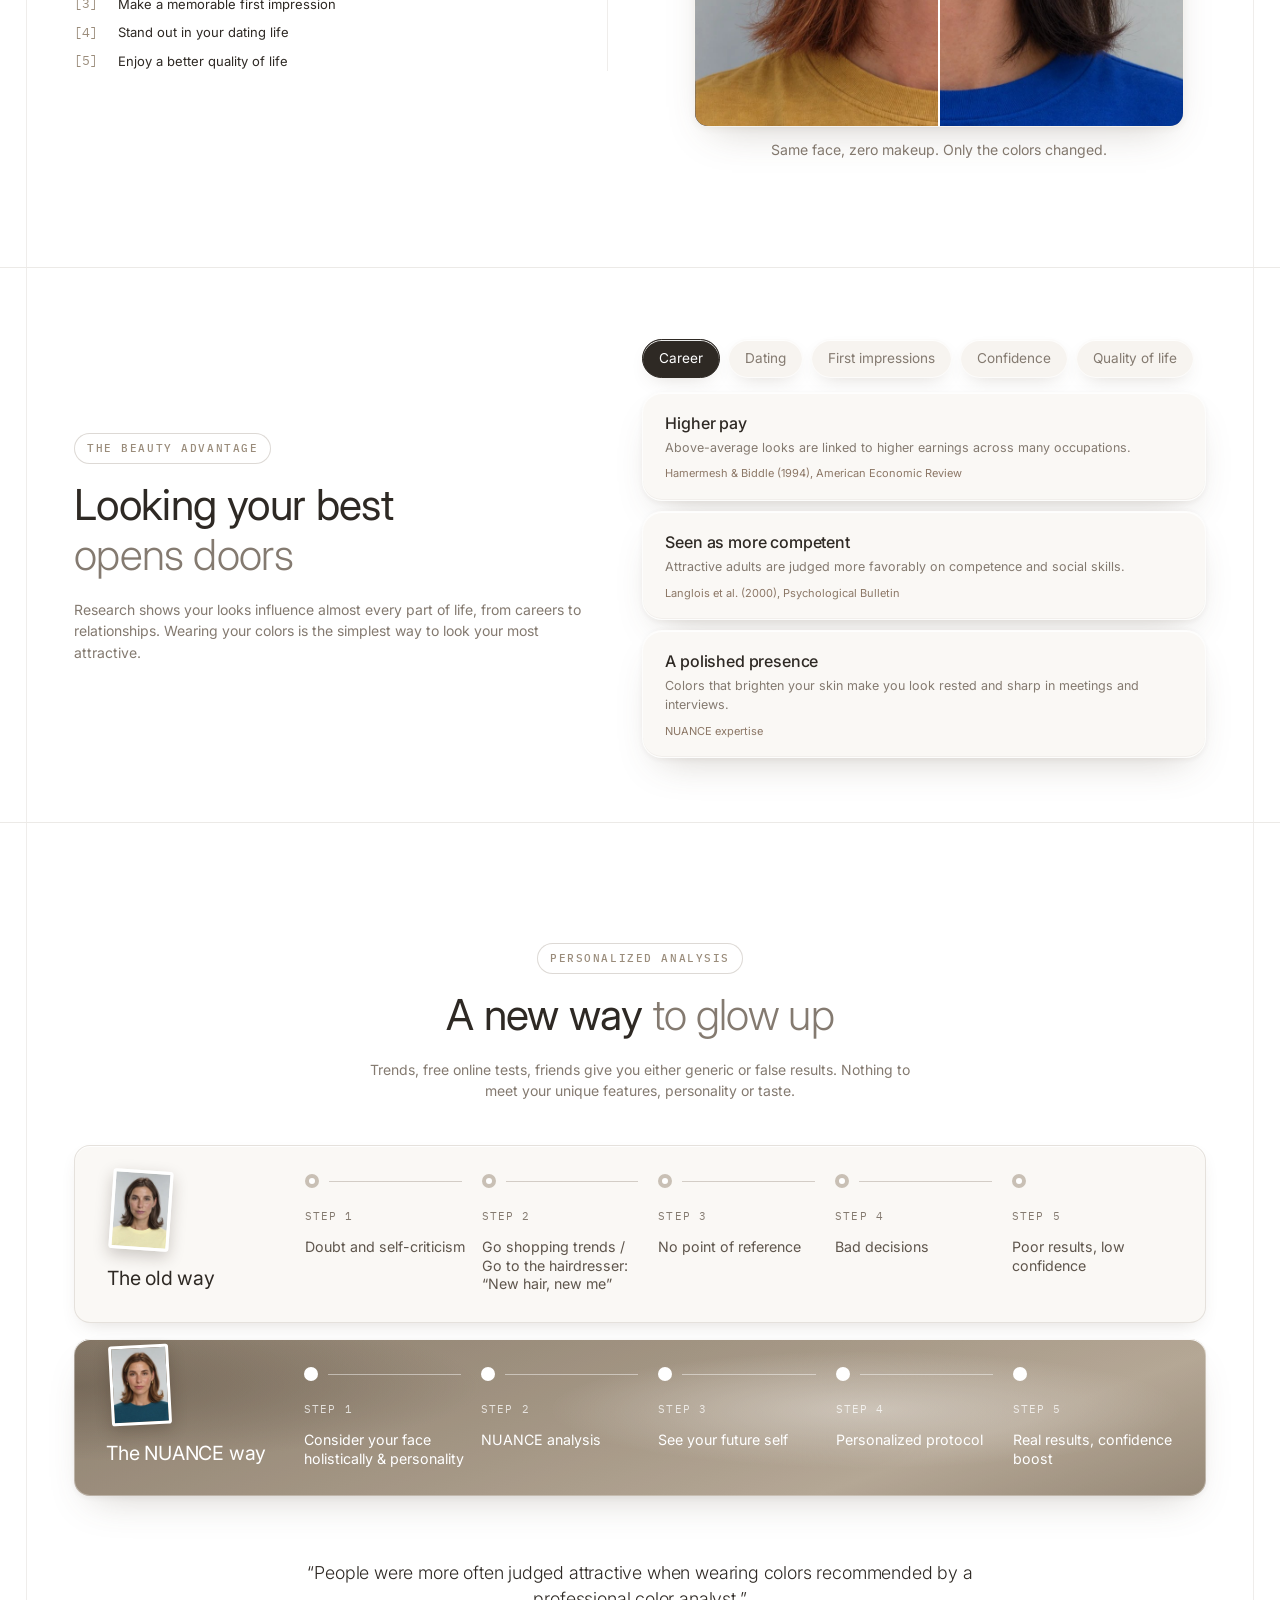
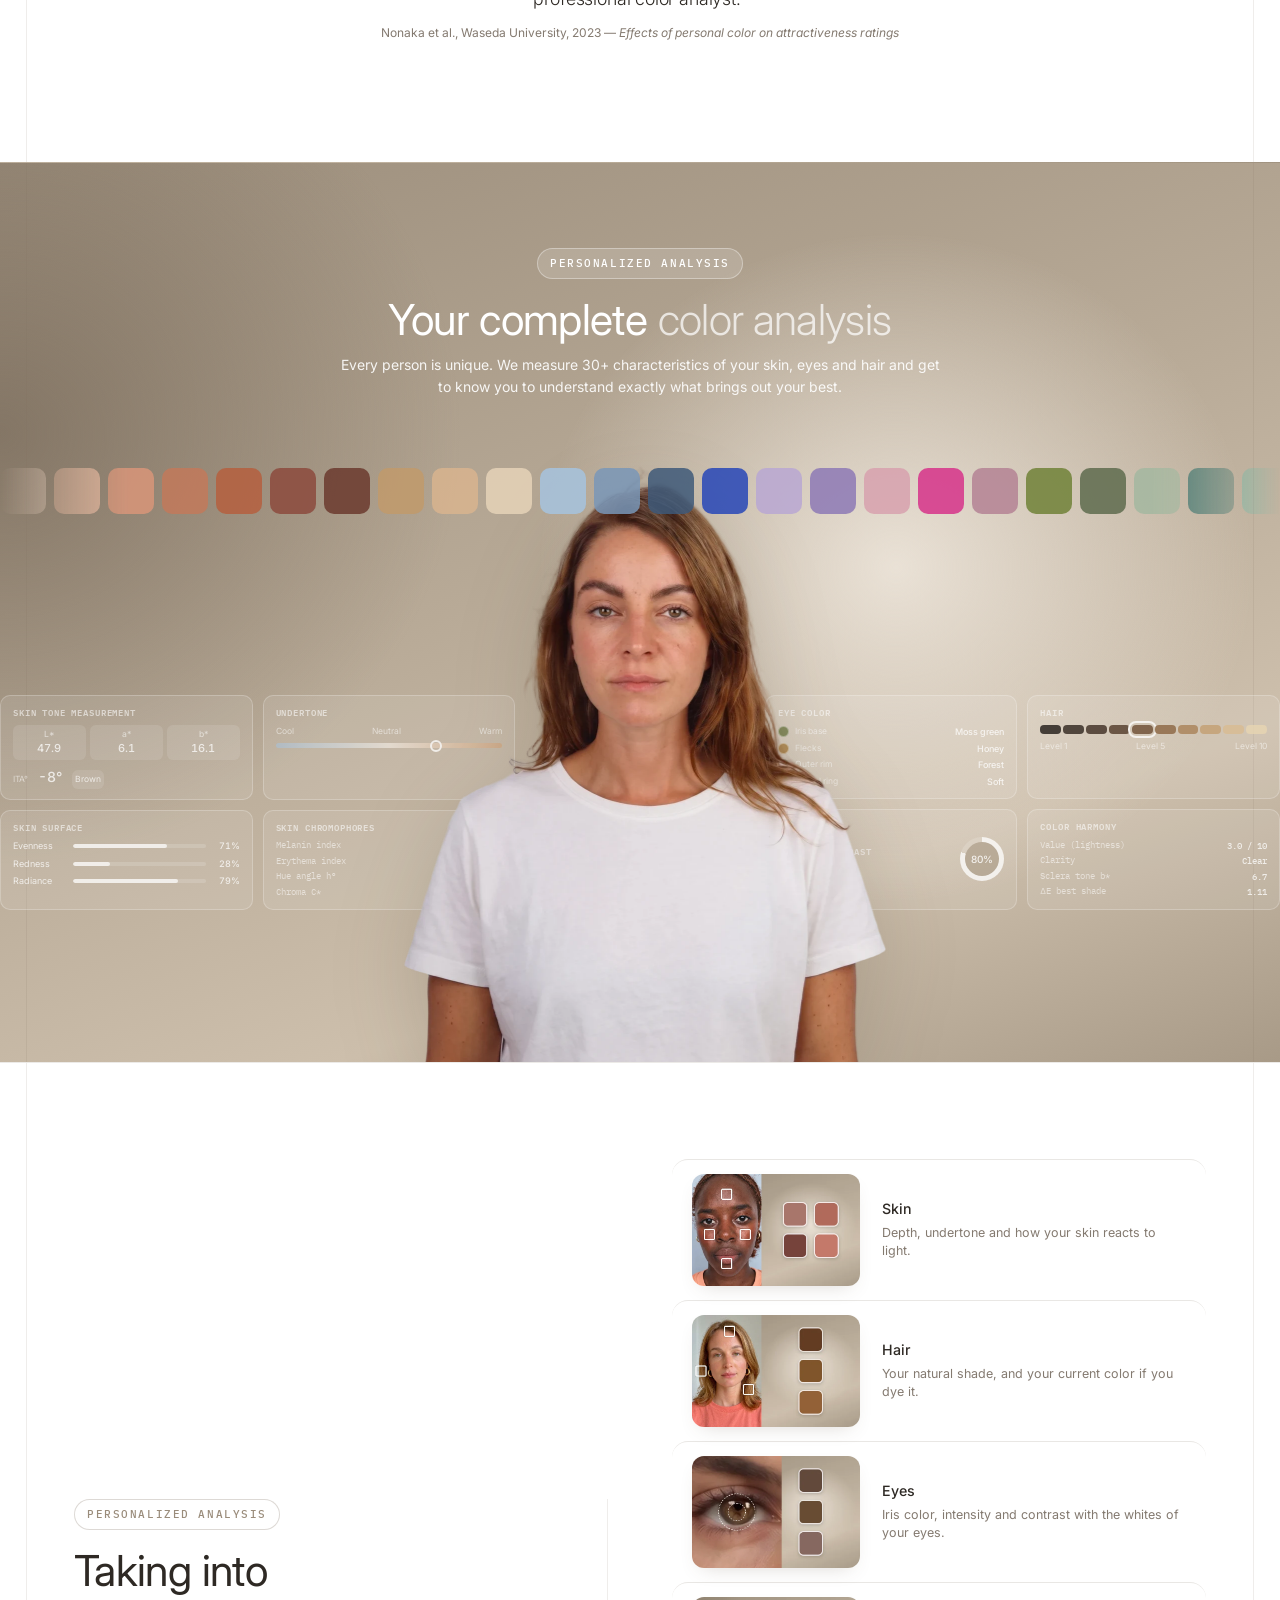
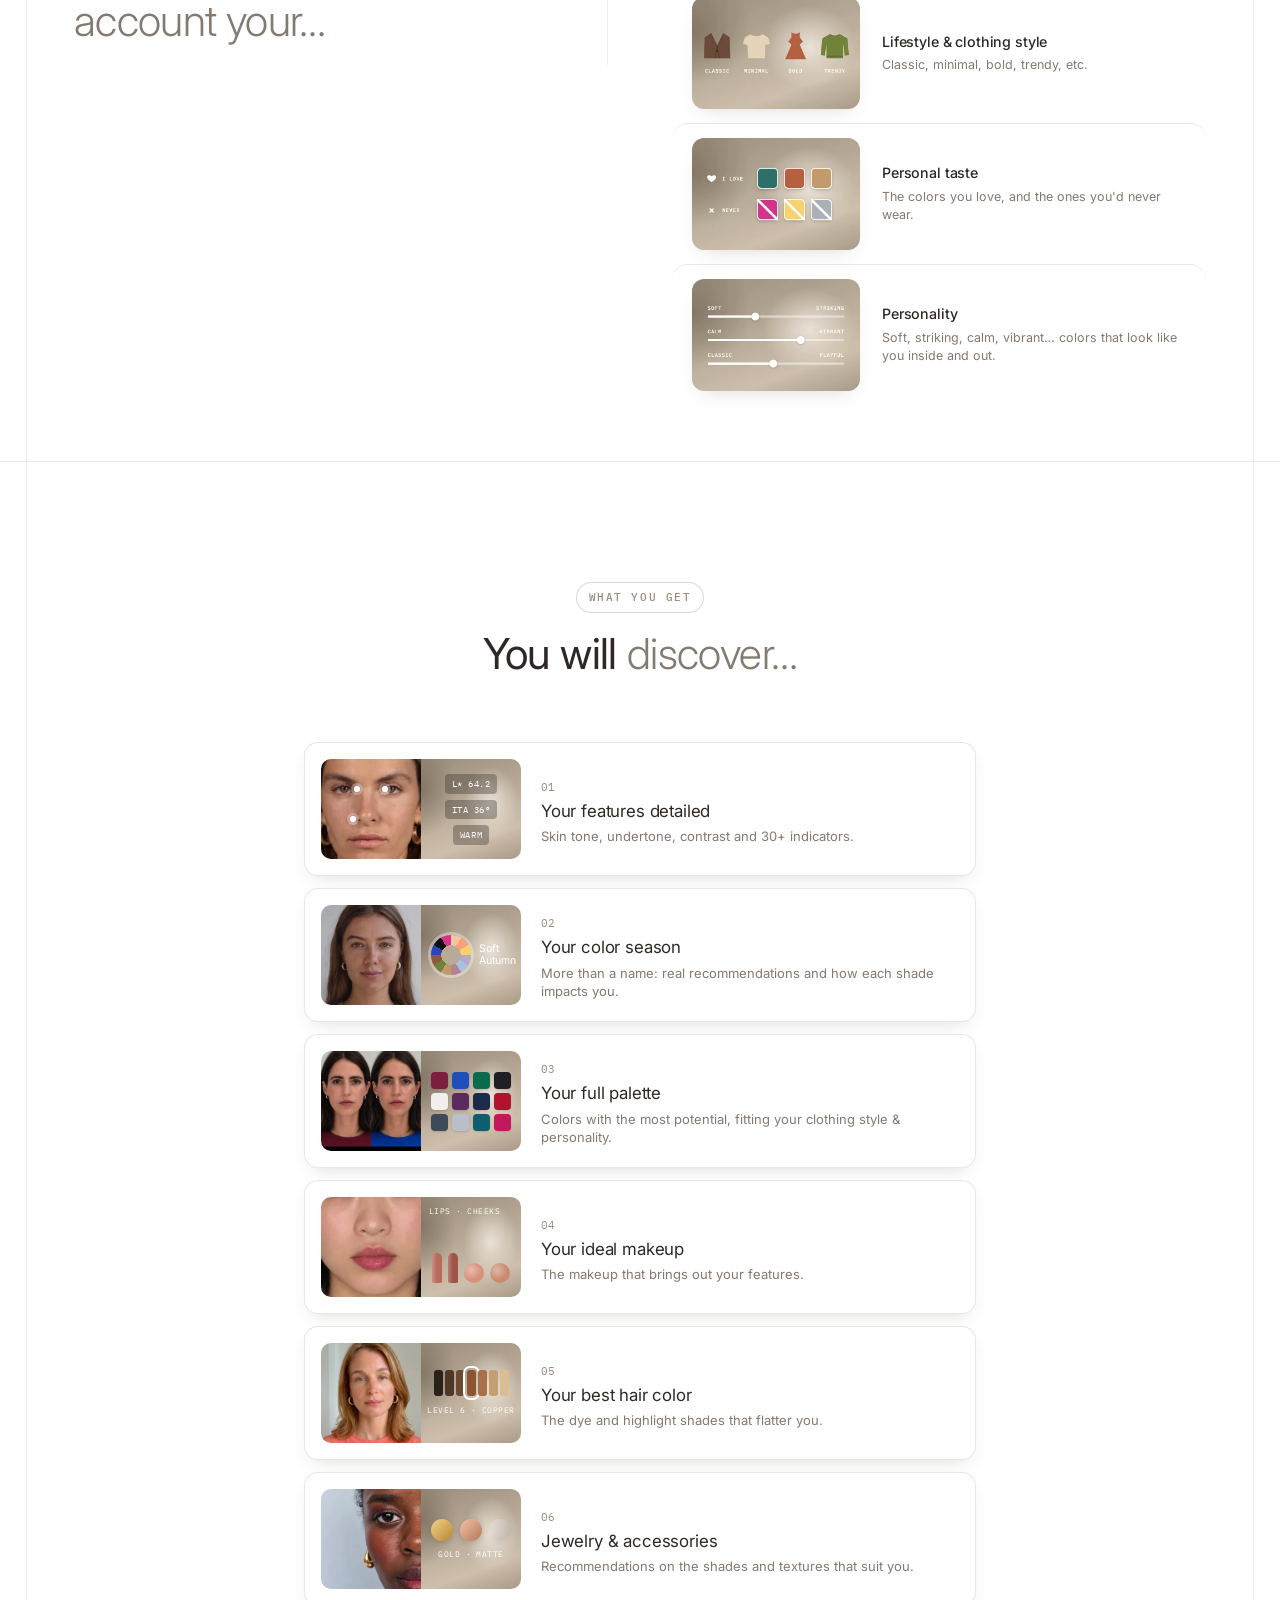
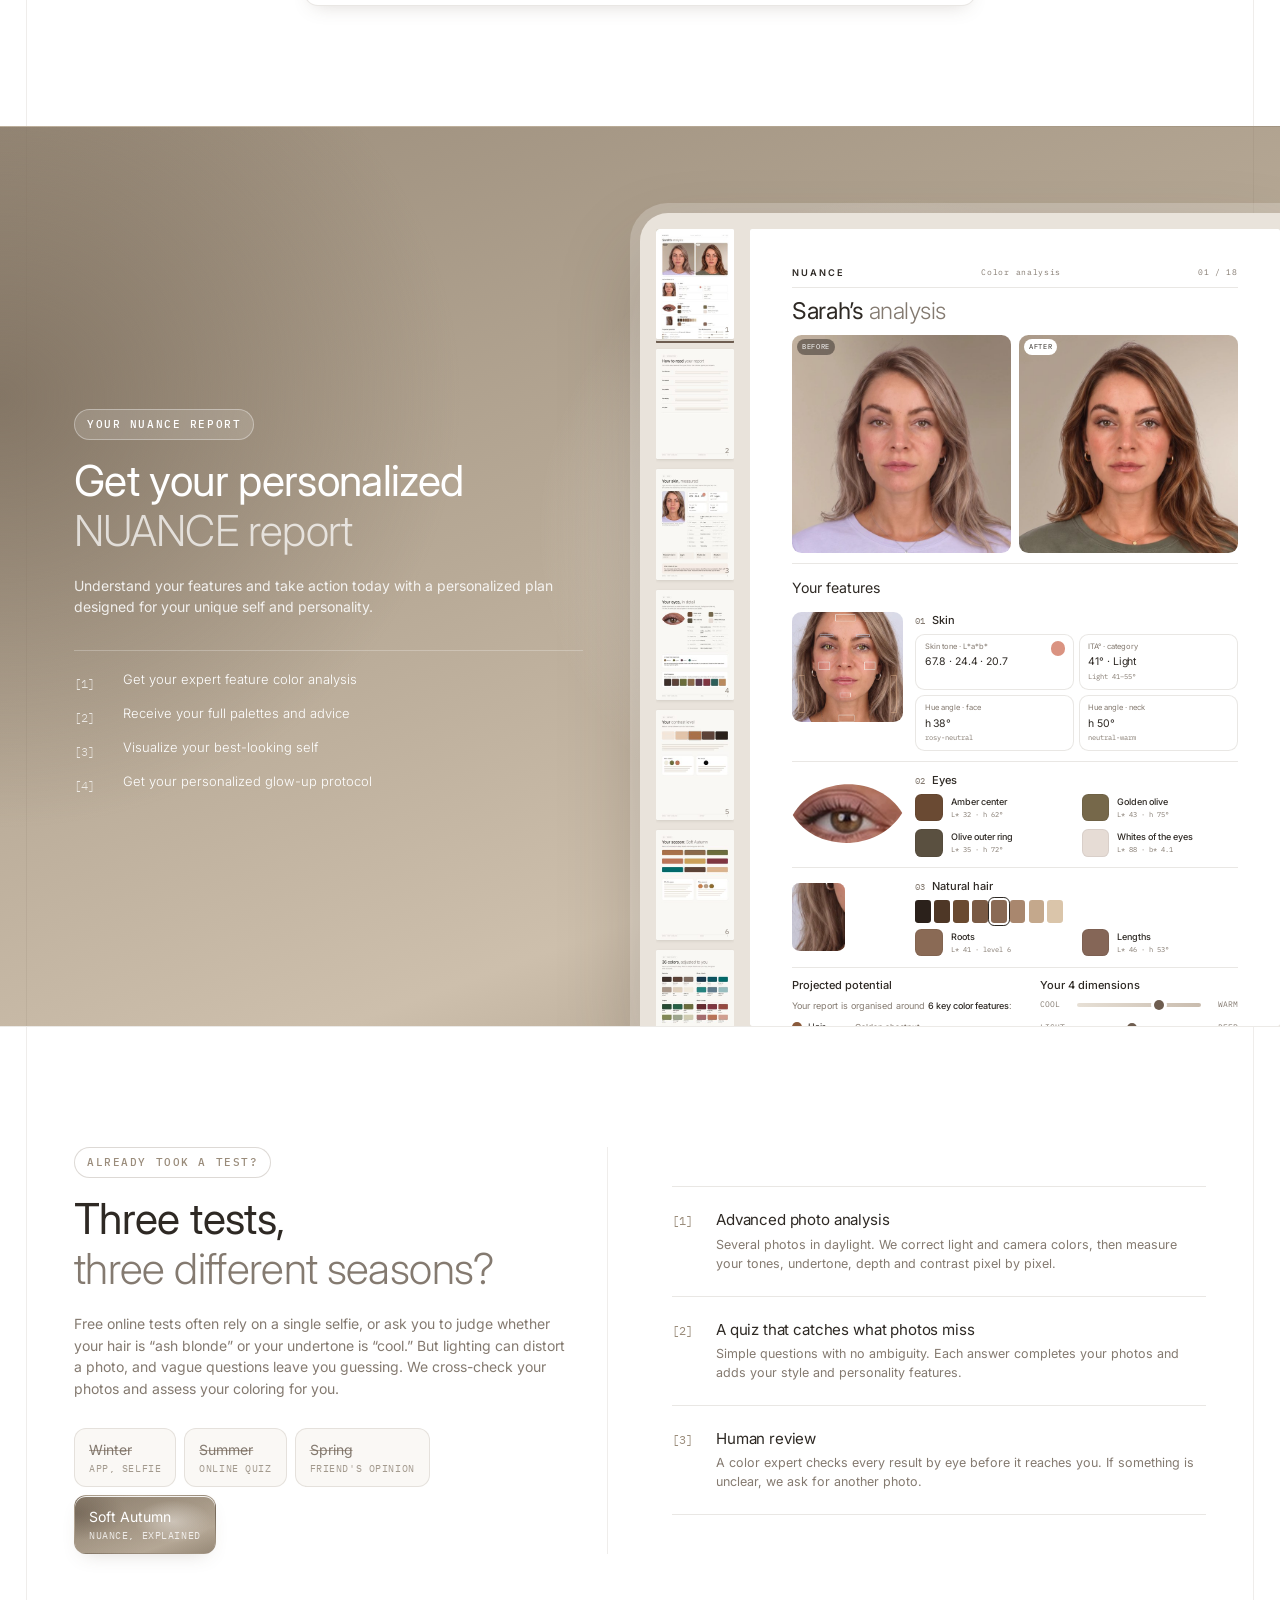
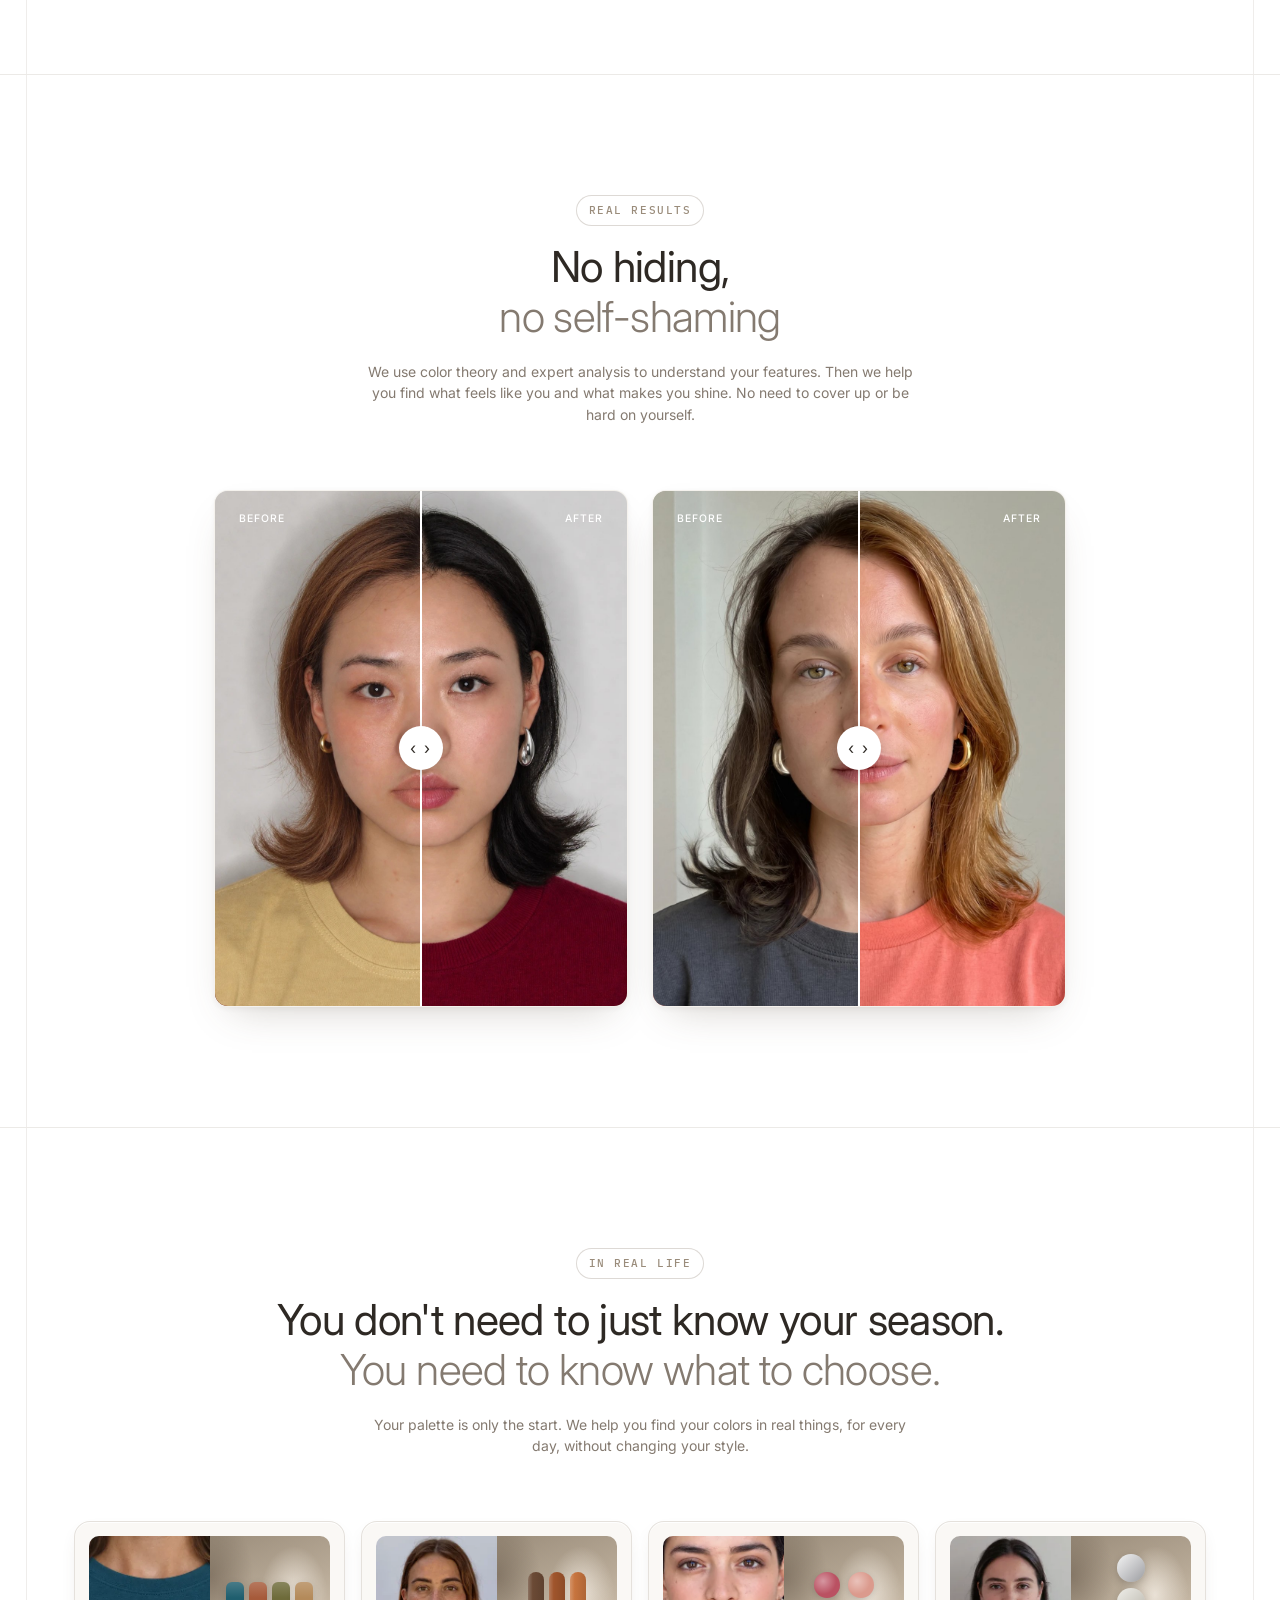
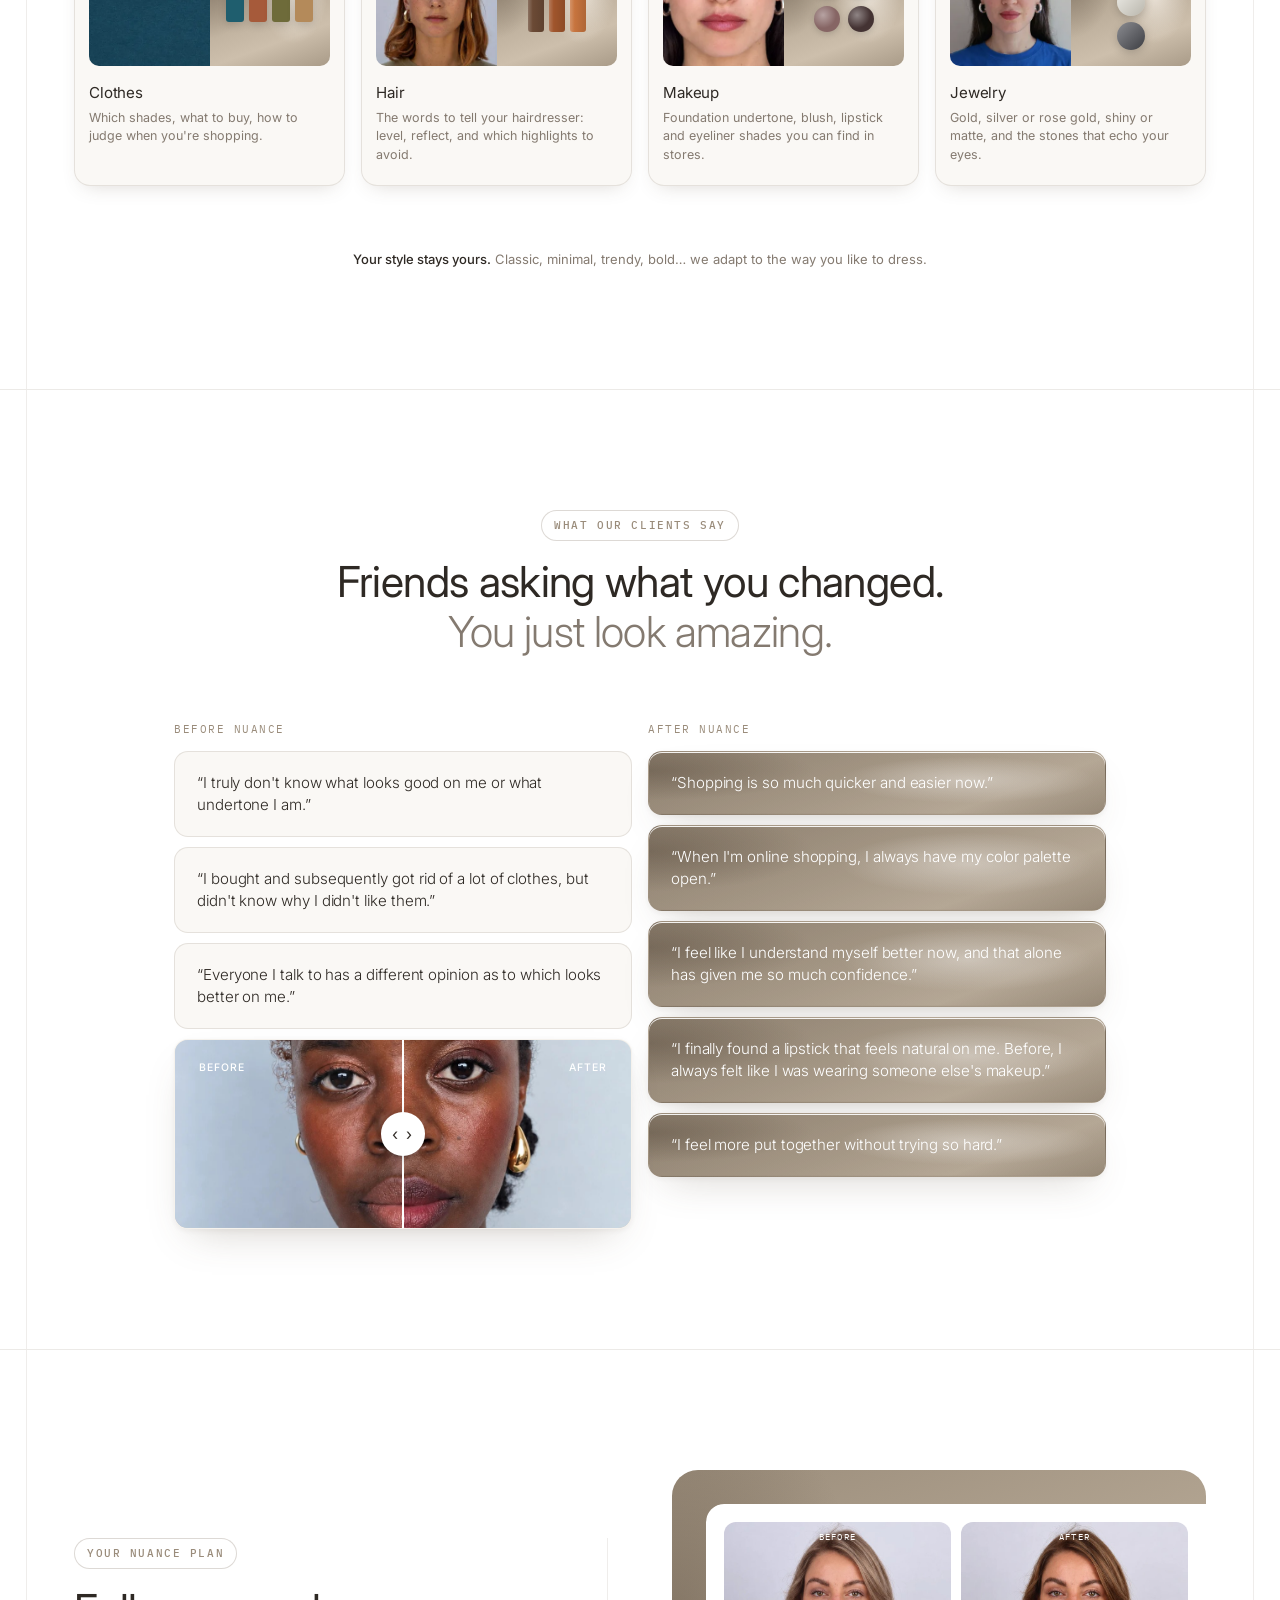
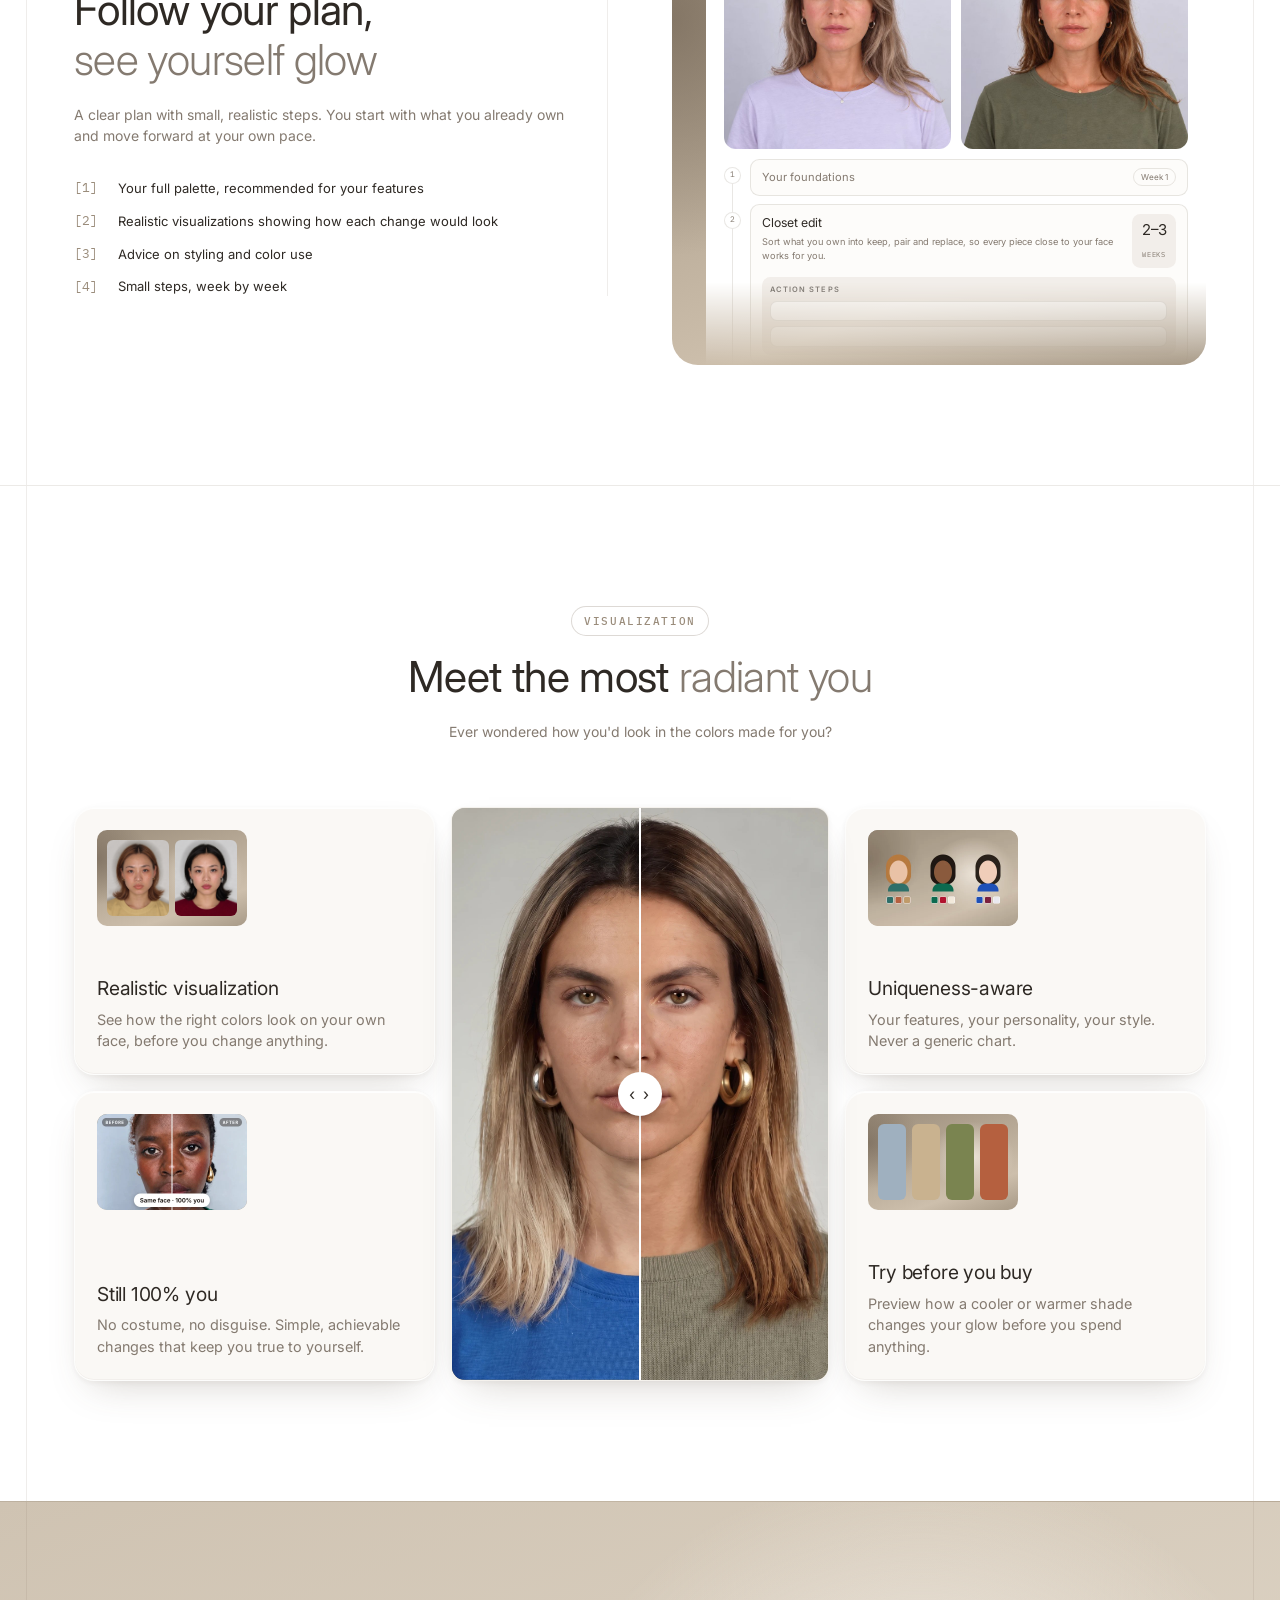
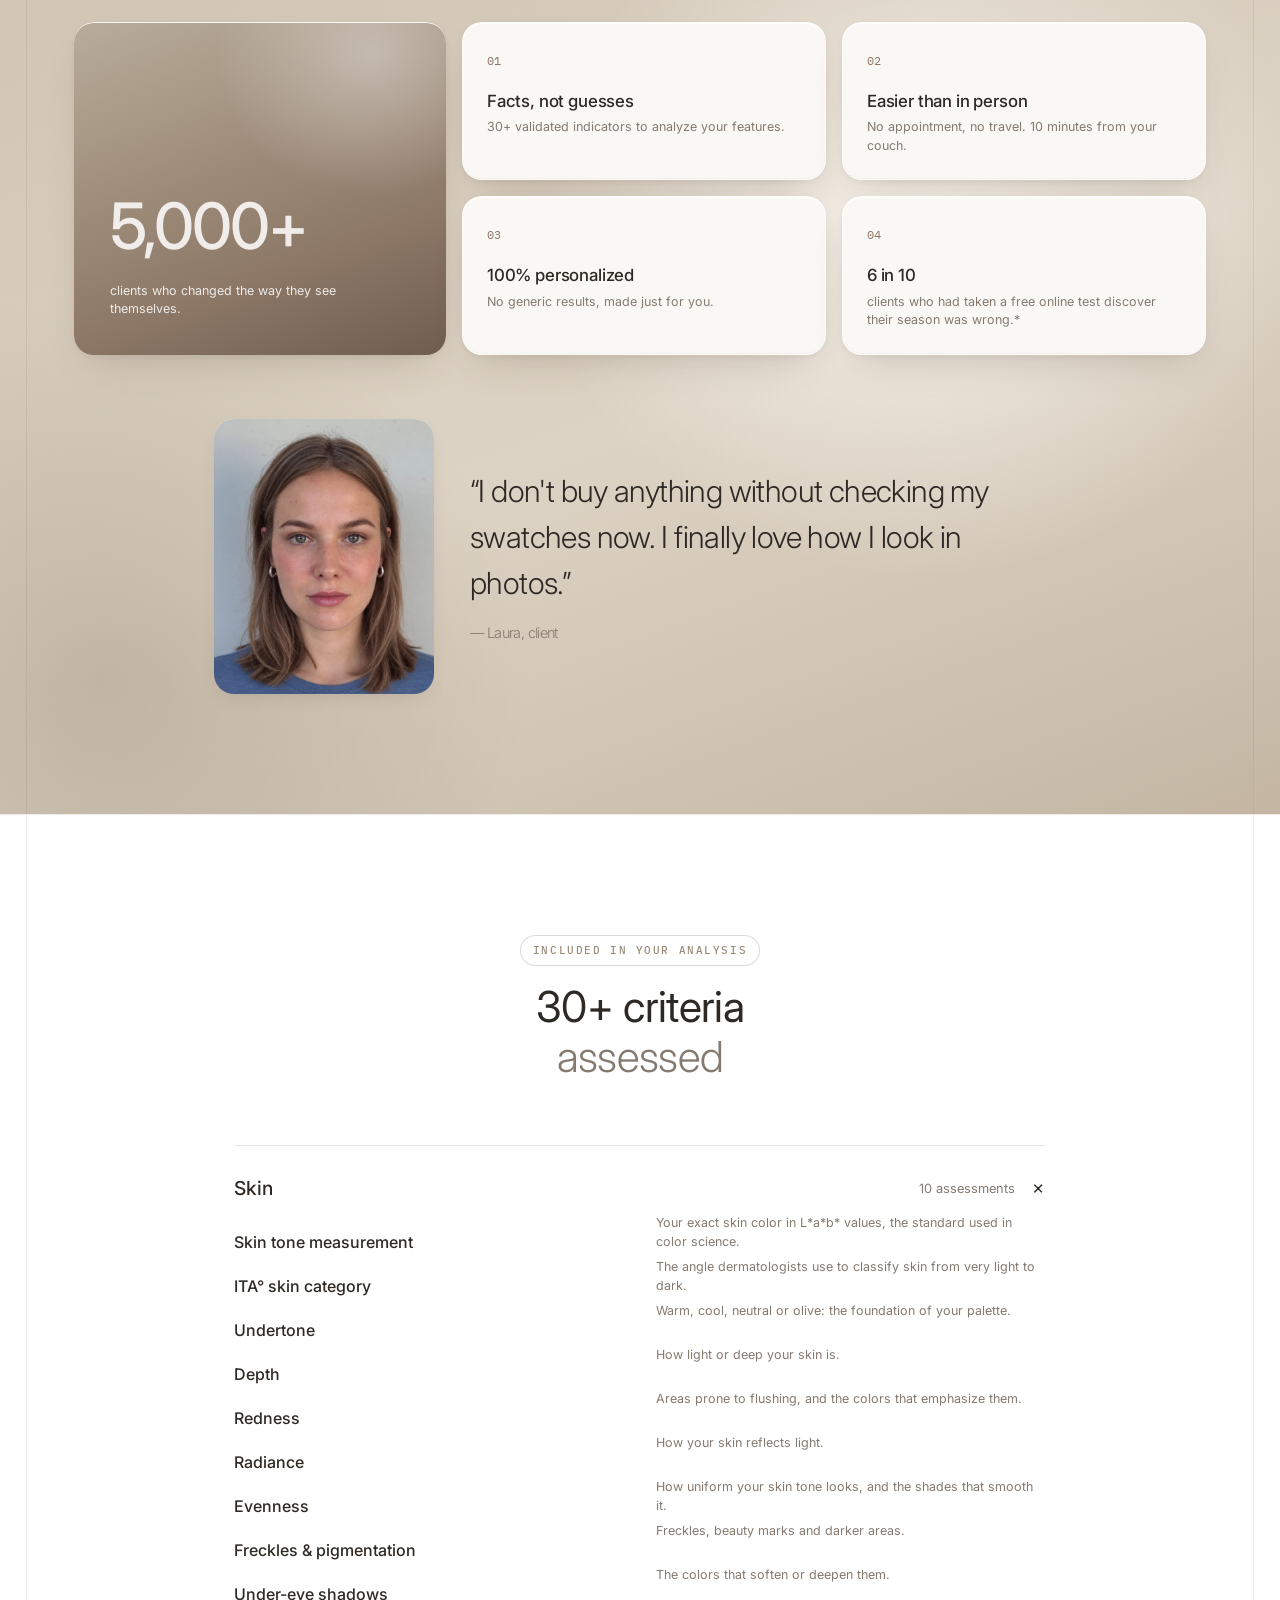
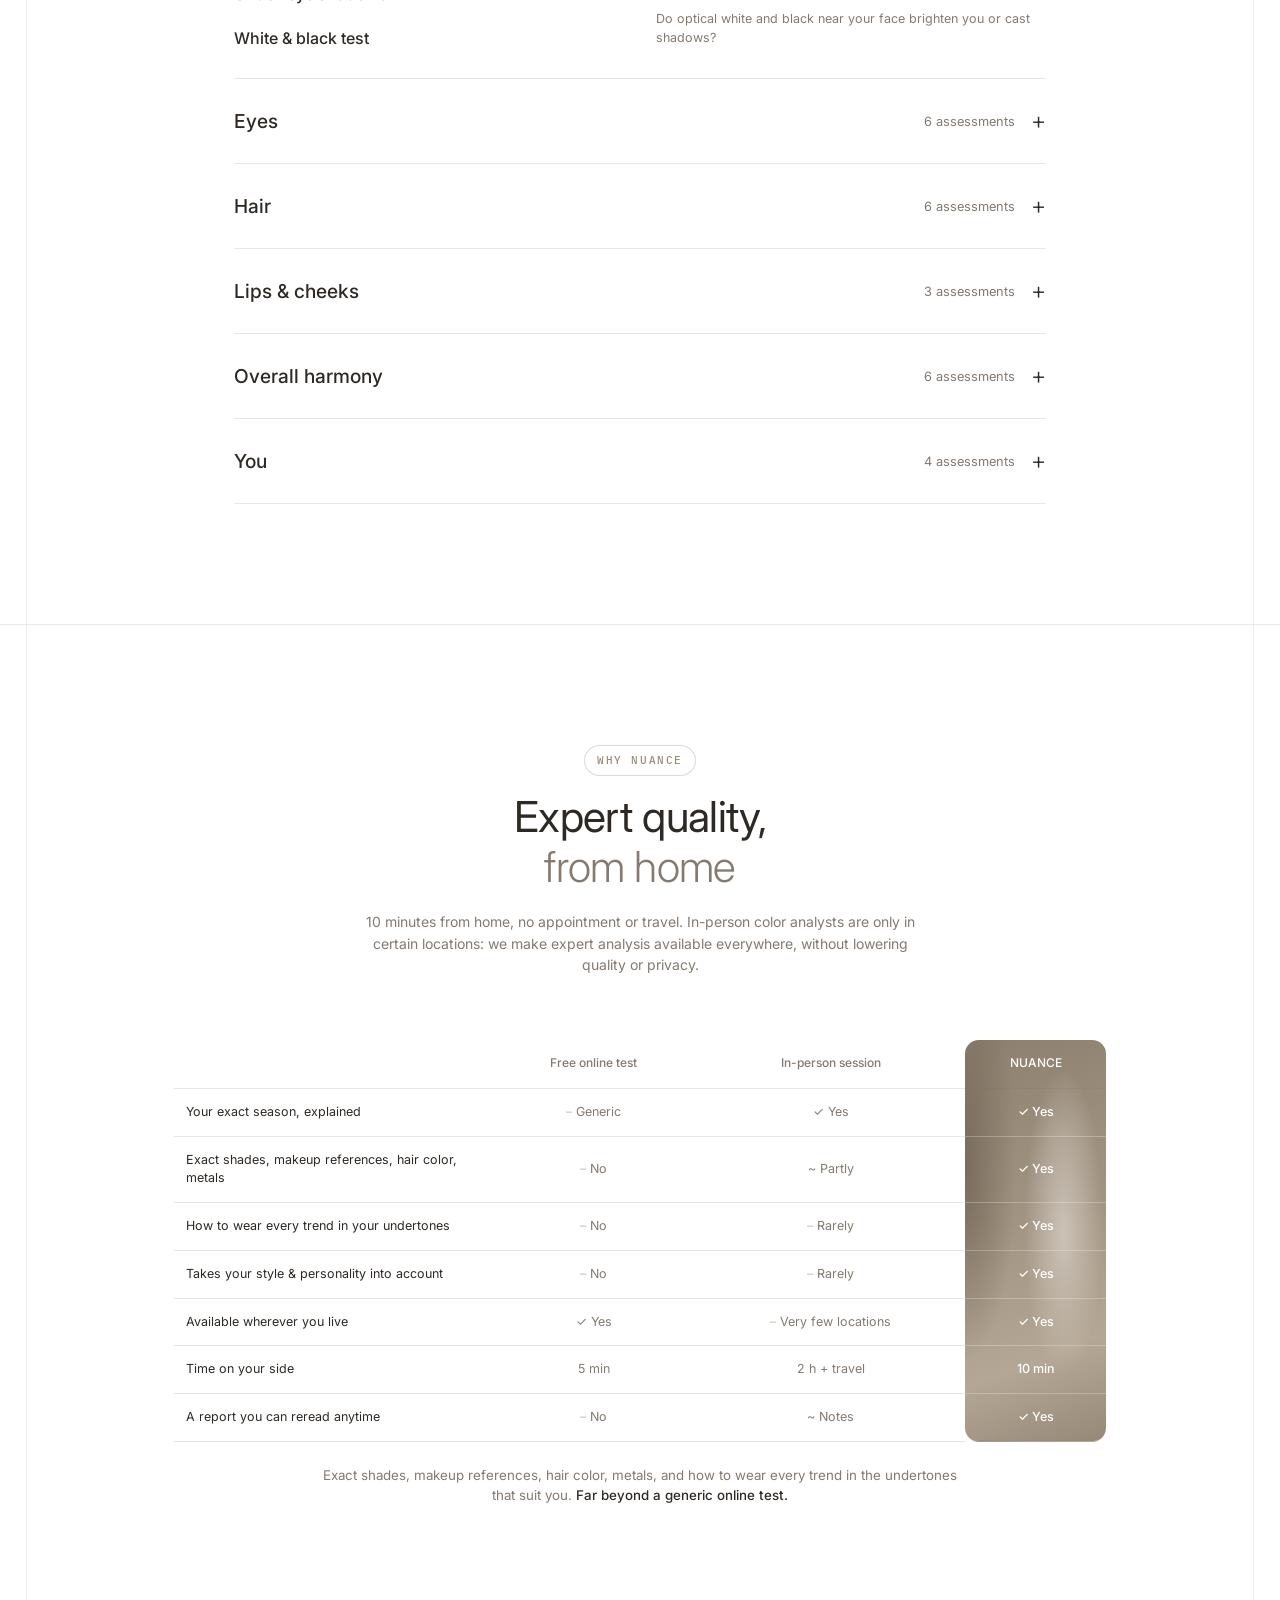
==== commit f50e1353: "Add files via upload" ====
--- a/index.html
+++ b/index.html
@@ -65,10 +65,10 @@
      ========================================================= -->
 <section class="hero">
   <div class="hero-bg"></div>
-  <!-- Vidéo plein hero (lilas → kaki, aller-retour) : version desktop ou mobile selon l'écran. Sans JS, le fondu d'images reste affiché -->
+  <!-- Vidéo plein hero (trois femmes, en boucle) : version desktop ou mobile selon l'écran. Sans JS, le fondu d'images reste affiché -->
   <video class="hero-video" muted loop playsinline preload="none" aria-hidden="true"
-         data-webm="video/hero-desktop.webm?v=5" data-mp4="video/hero-desktop.mp4?v=5" data-poster="images/hero-desktop-poster.jpg?v=5"
-         data-webm-m="video/hero-mobile.webm?v=3" data-mp4-m="video/hero-mobile.mp4?v=3" data-poster-m="images/hero-mobile-poster.jpg?v=4"></video>
+         data-webm="video/hero-desktop.webm?v=6" data-mp4="video/hero-desktop.mp4?v=6" data-poster="images/hero-desktop-poster.jpg?v=6"
+         data-webm-m="video/hero-mobile.webm?v=4" data-mp4-m="video/hero-mobile.mp4?v=4" data-poster-m="images/hero-mobile-poster.jpg?v=5"></video>
   <script>
     (function () {
       var v = document.querySelector('.hero-video');
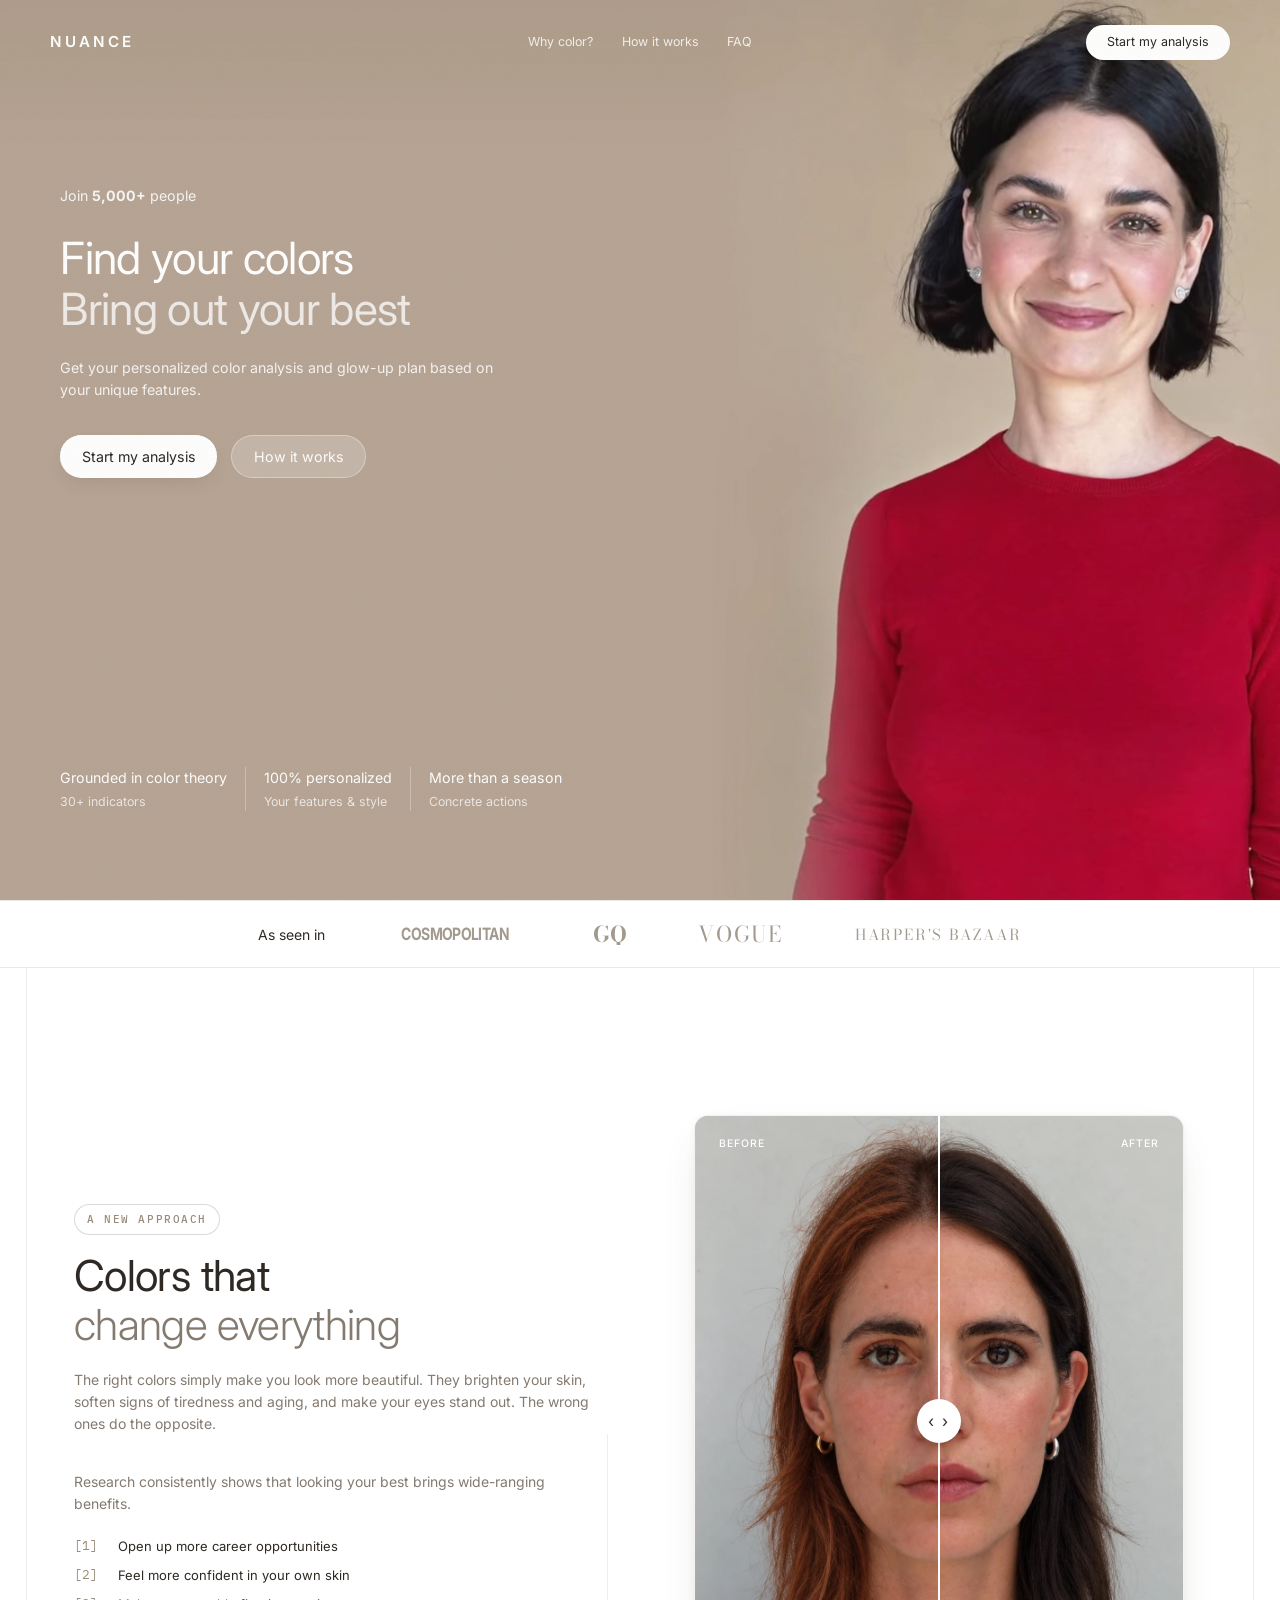
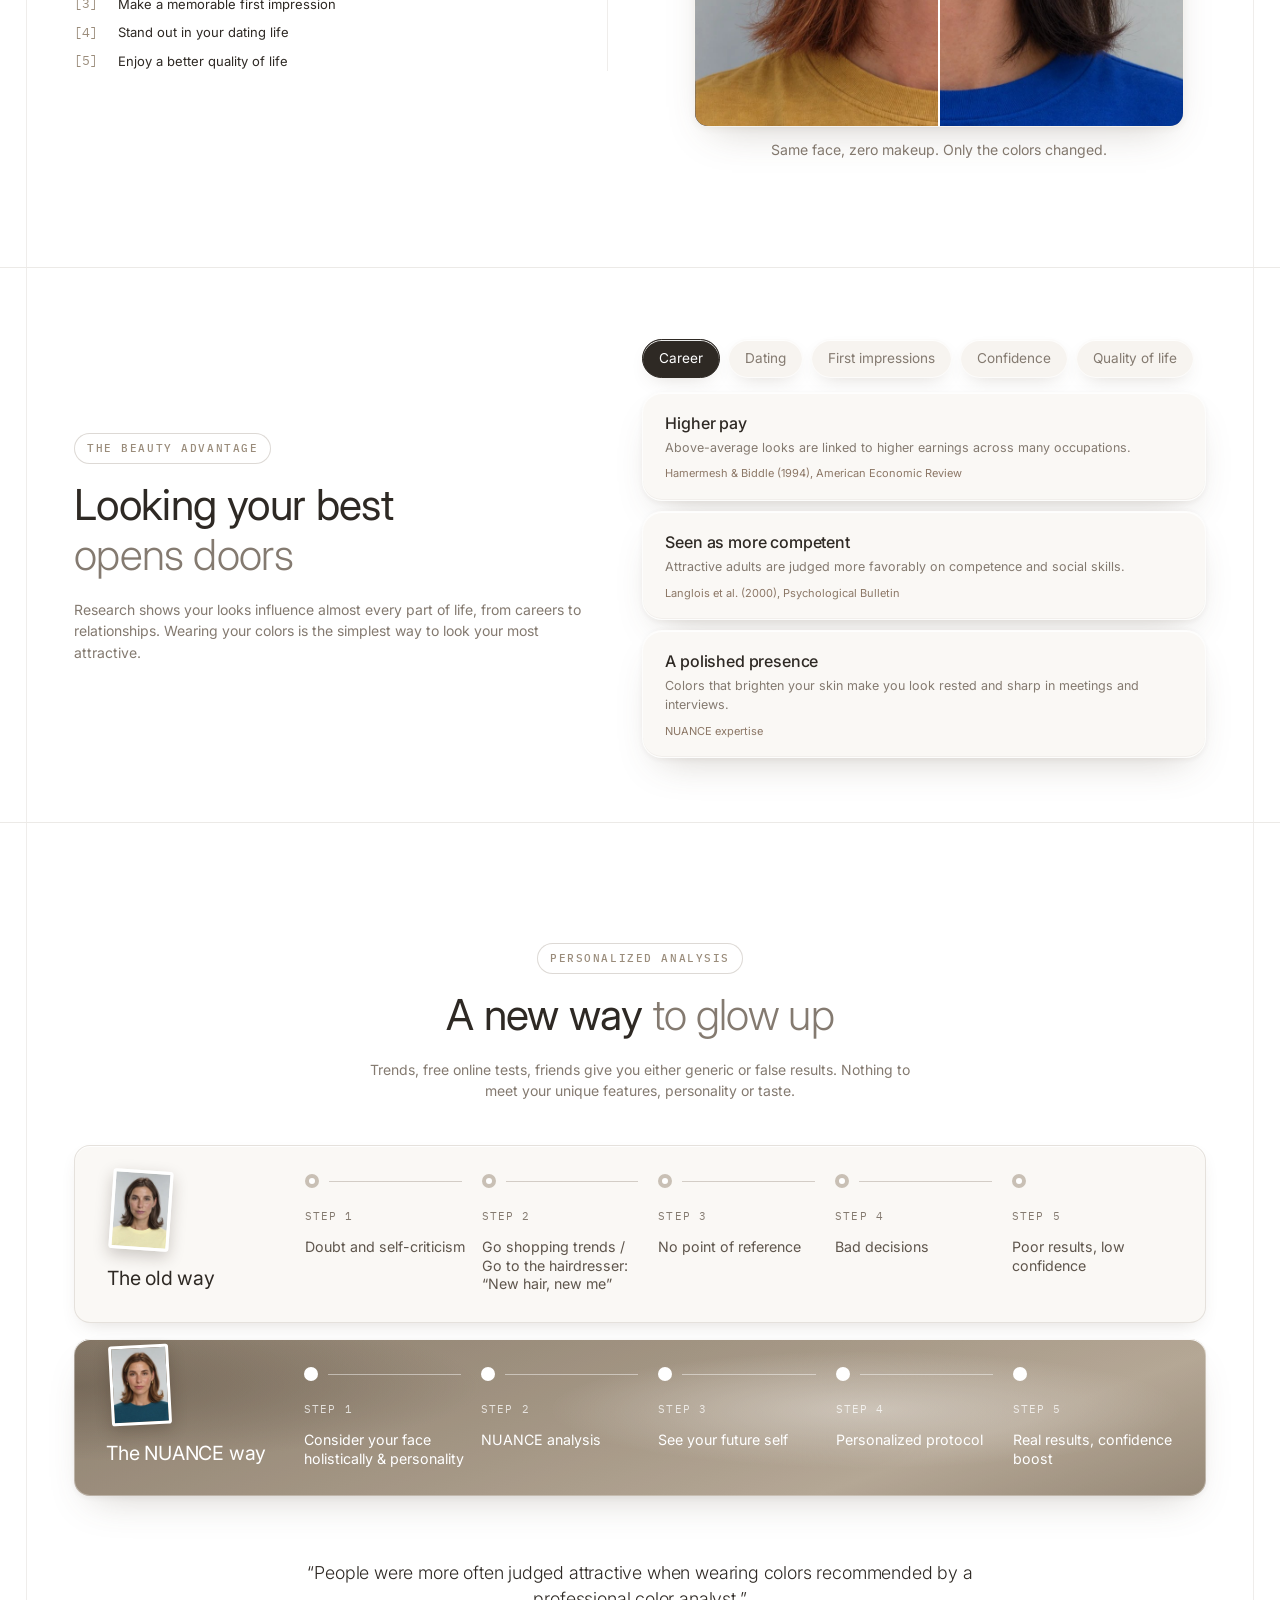
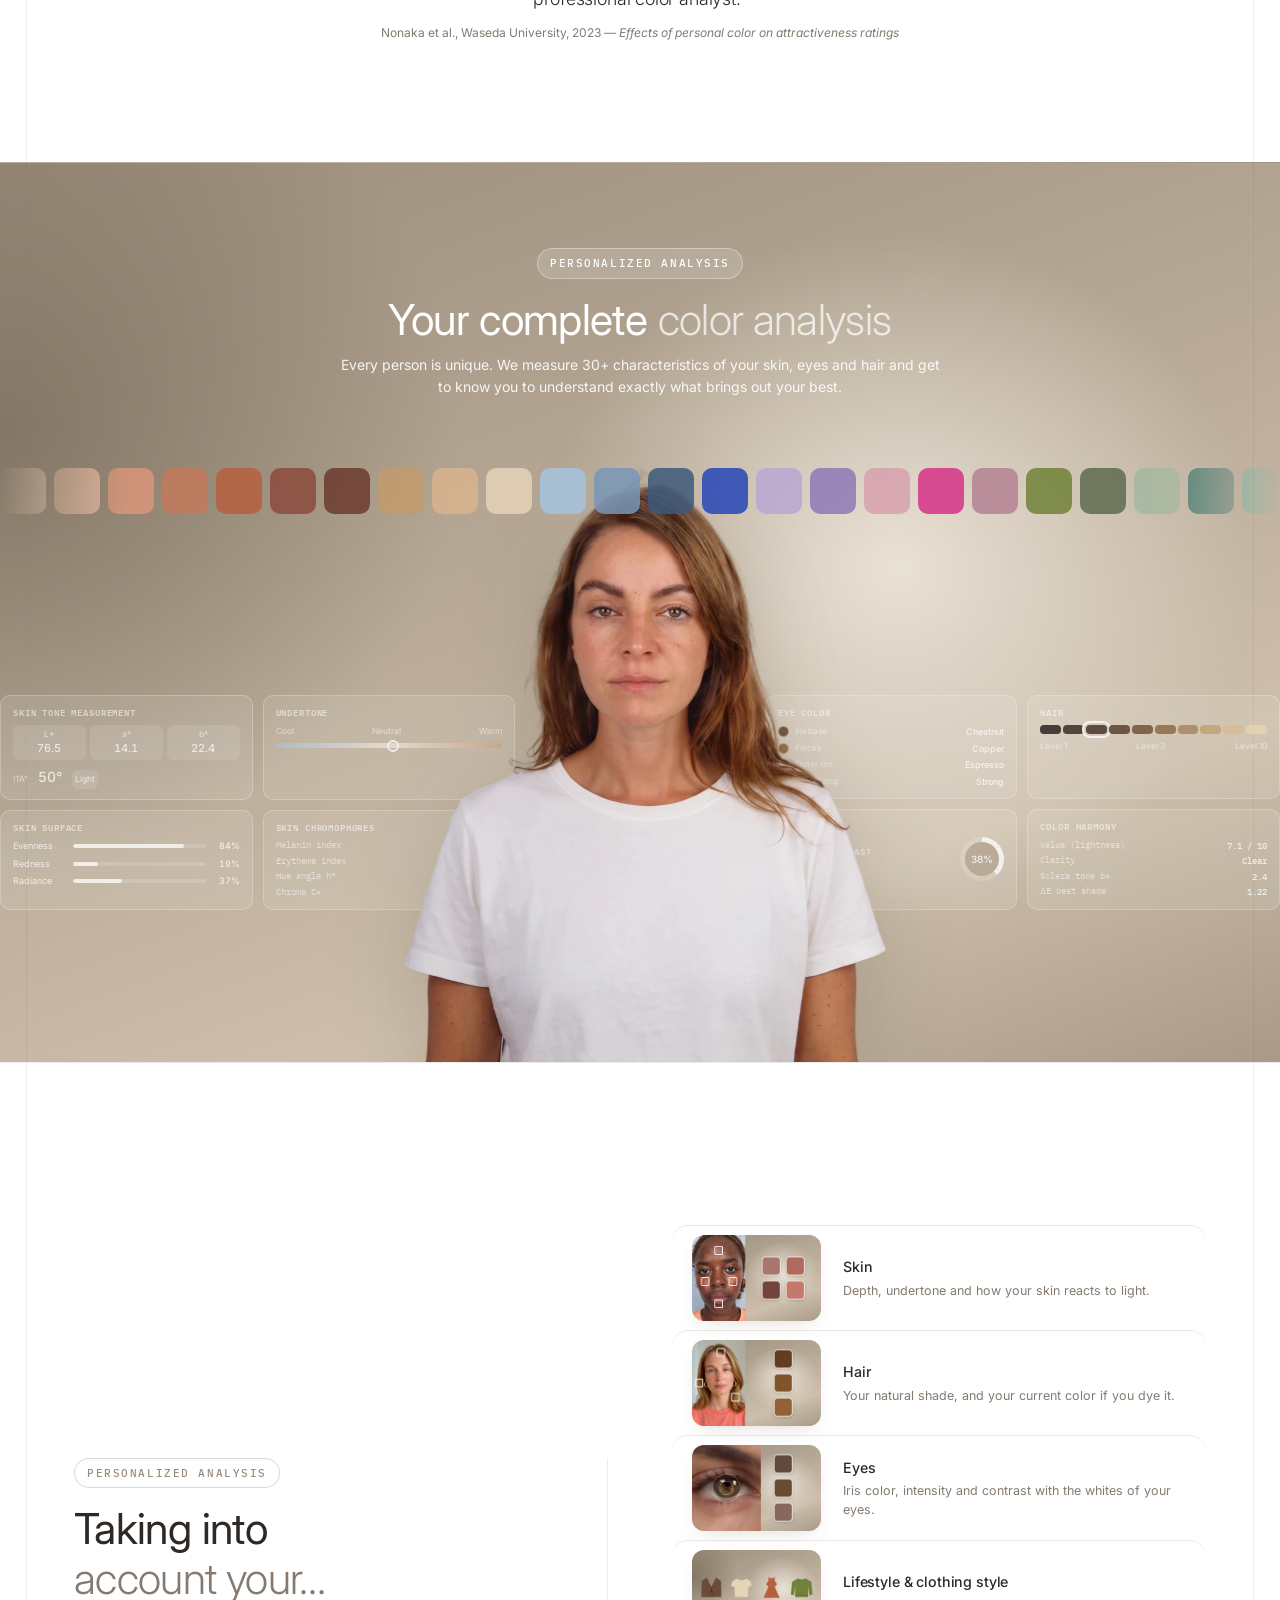
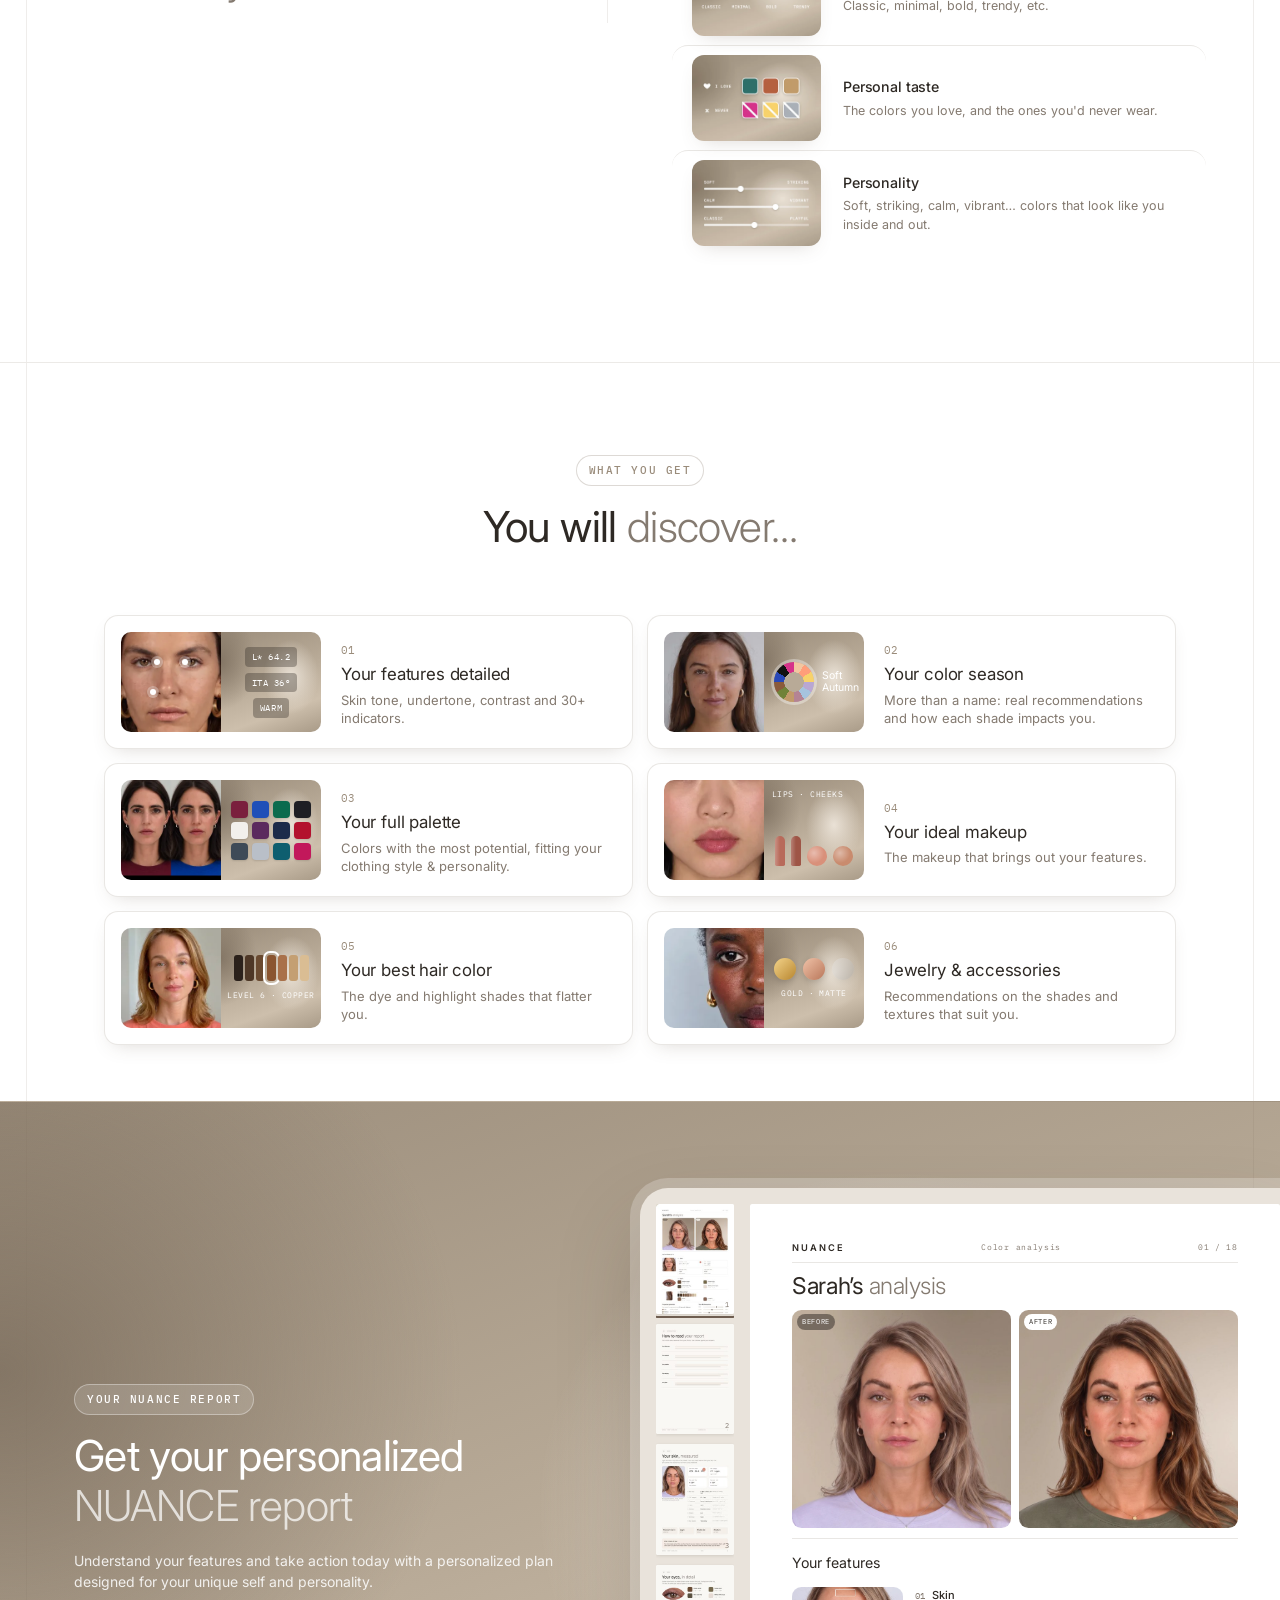
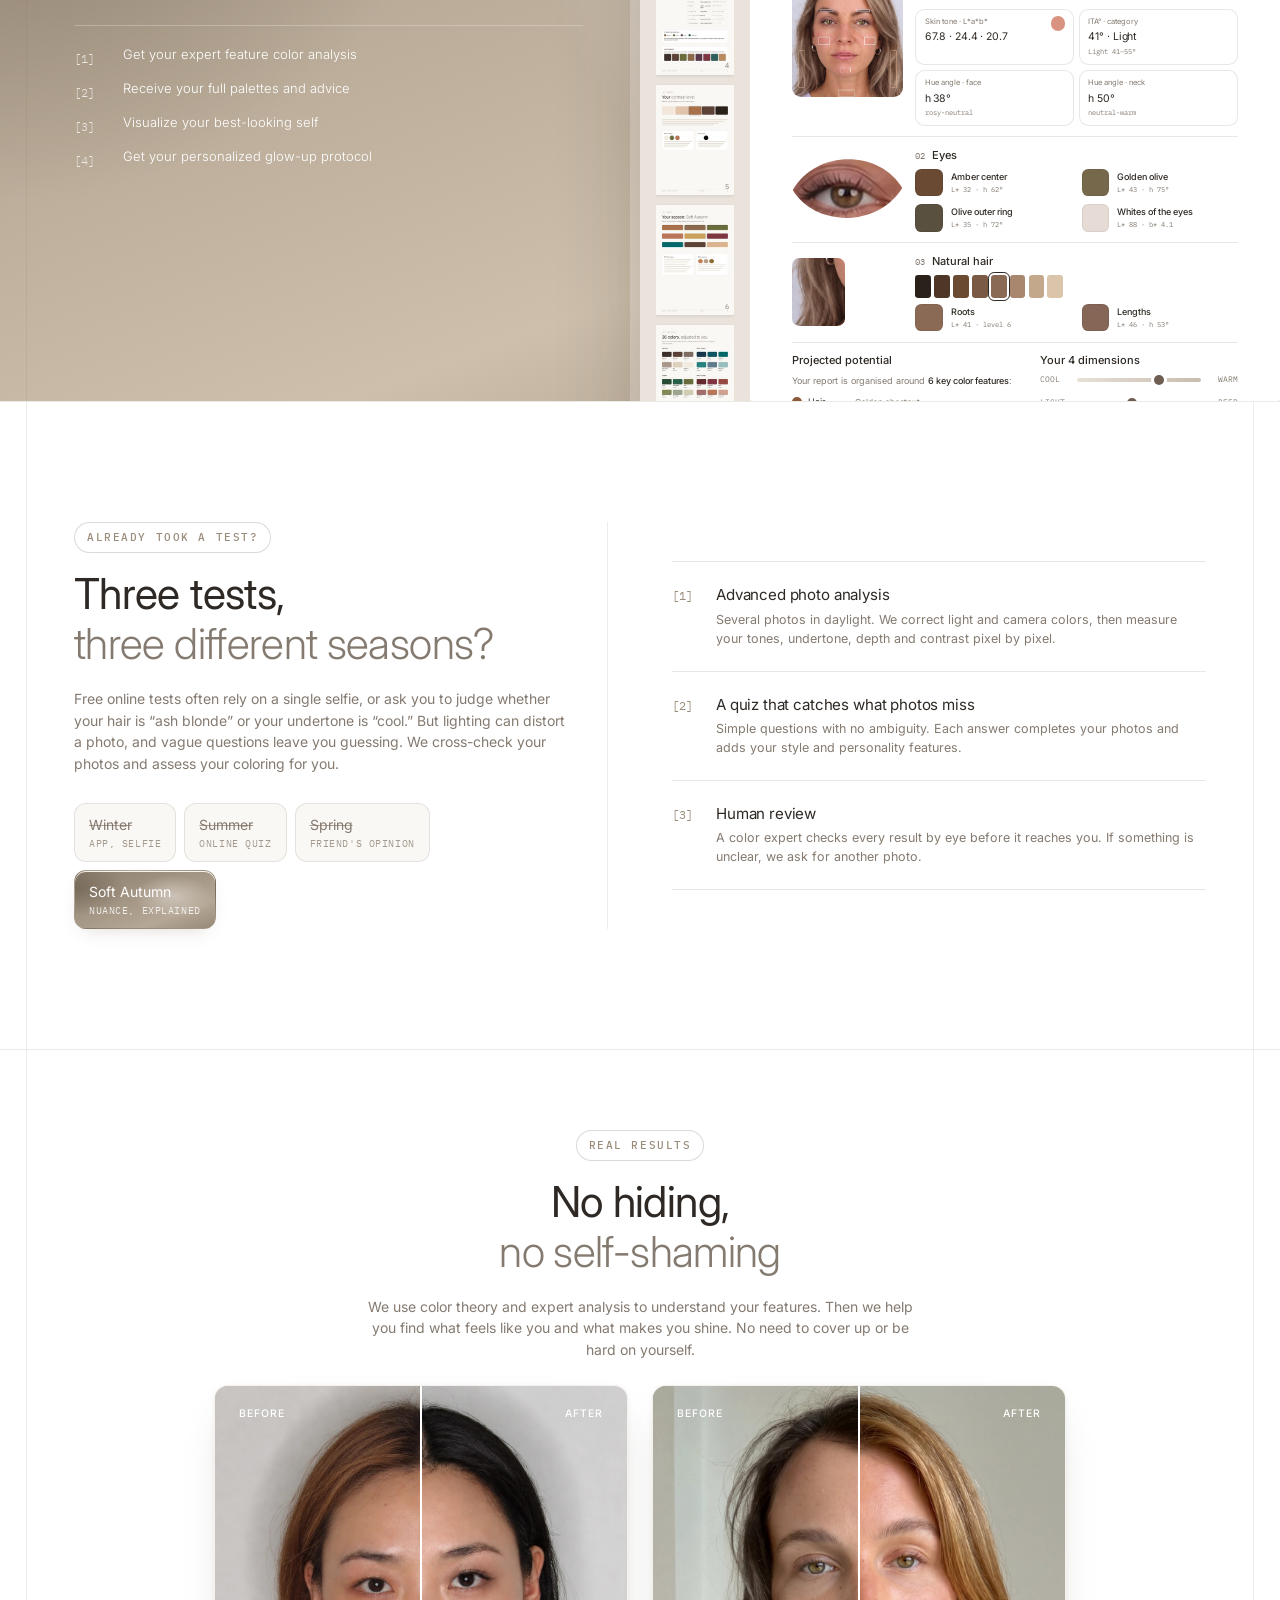
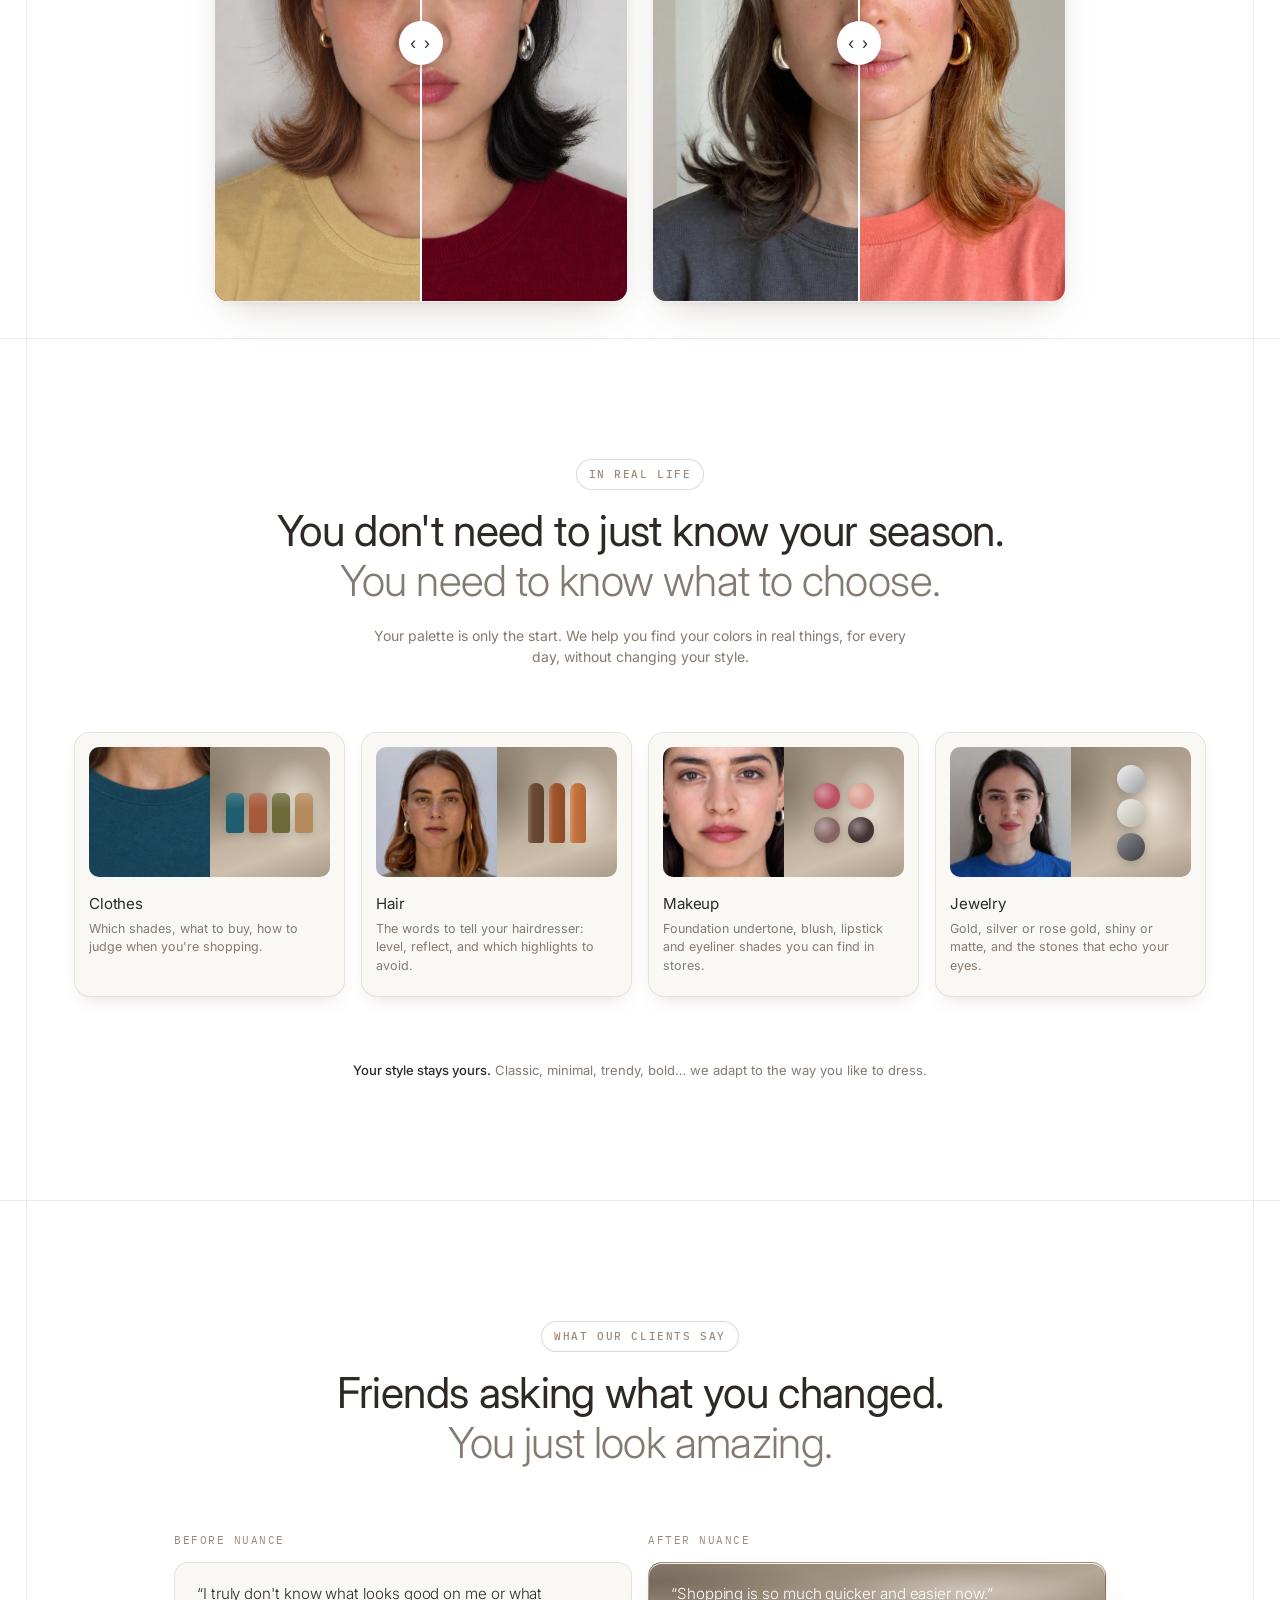
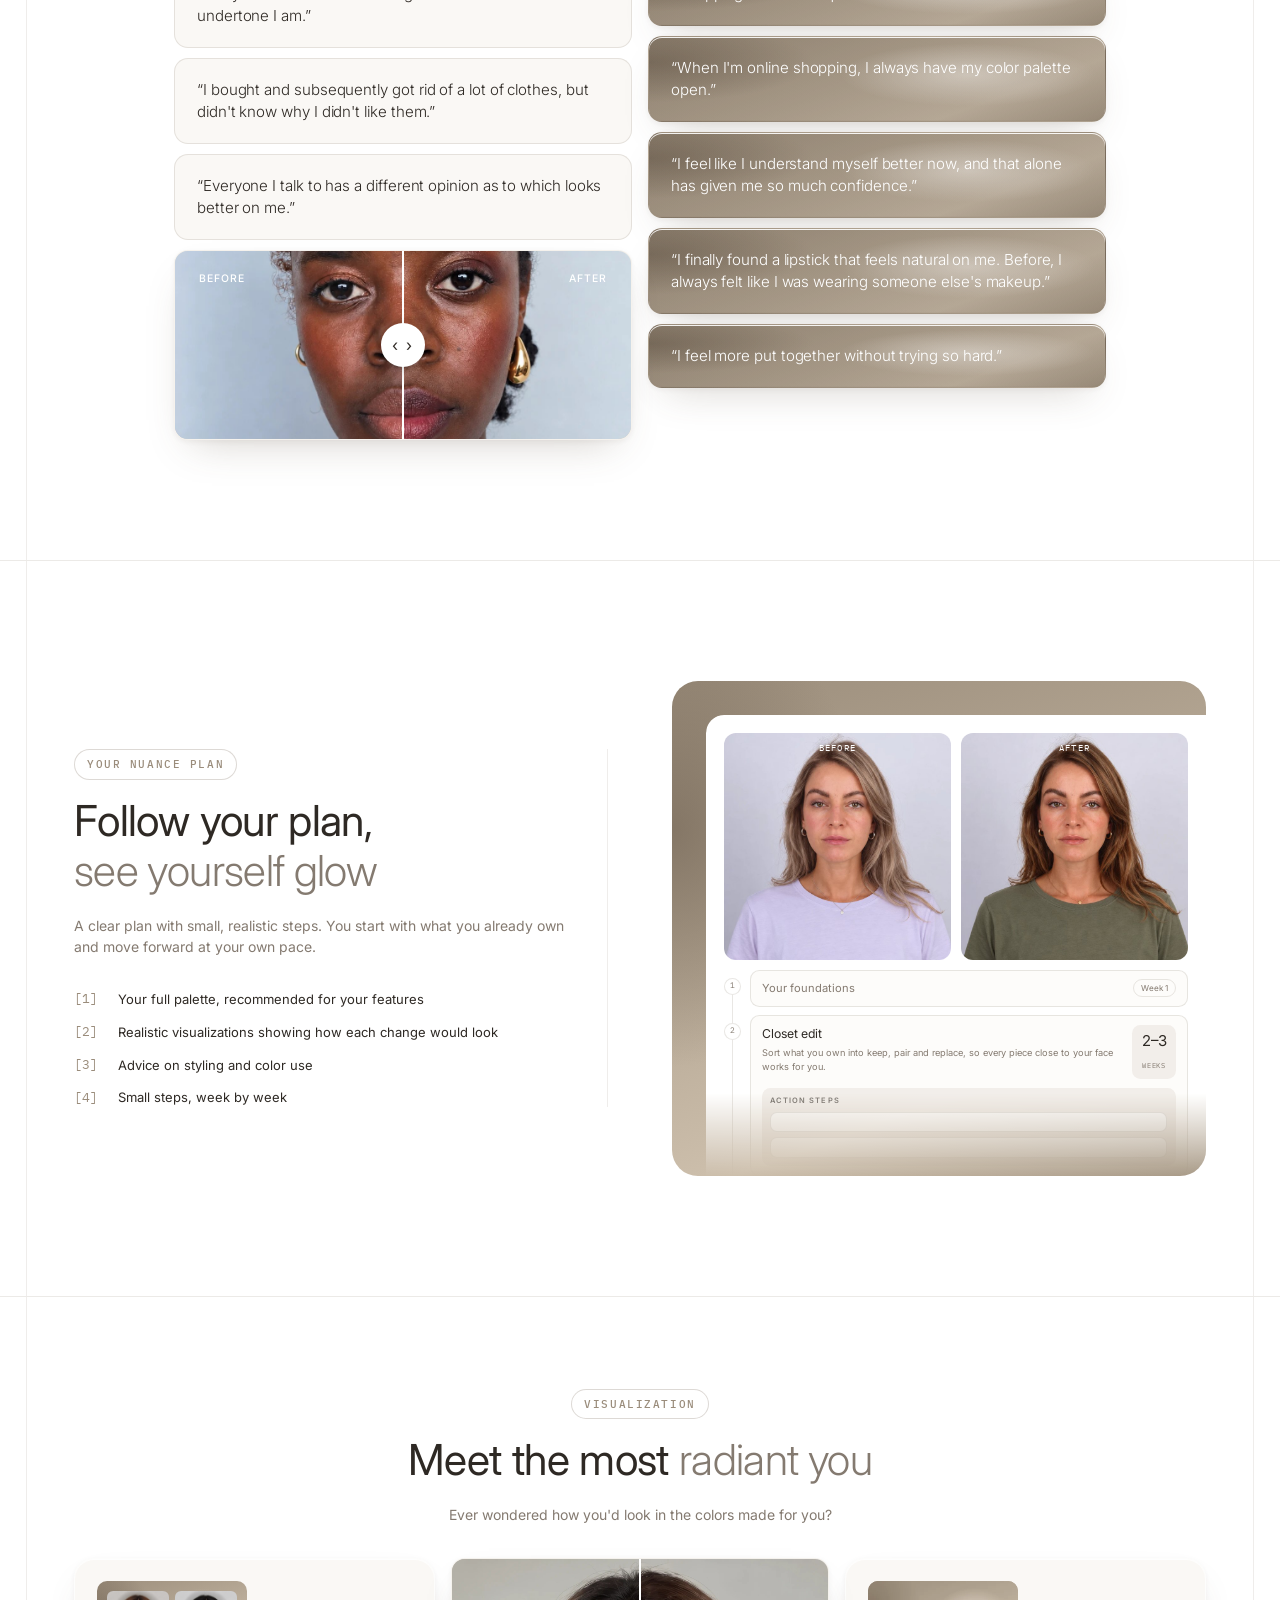
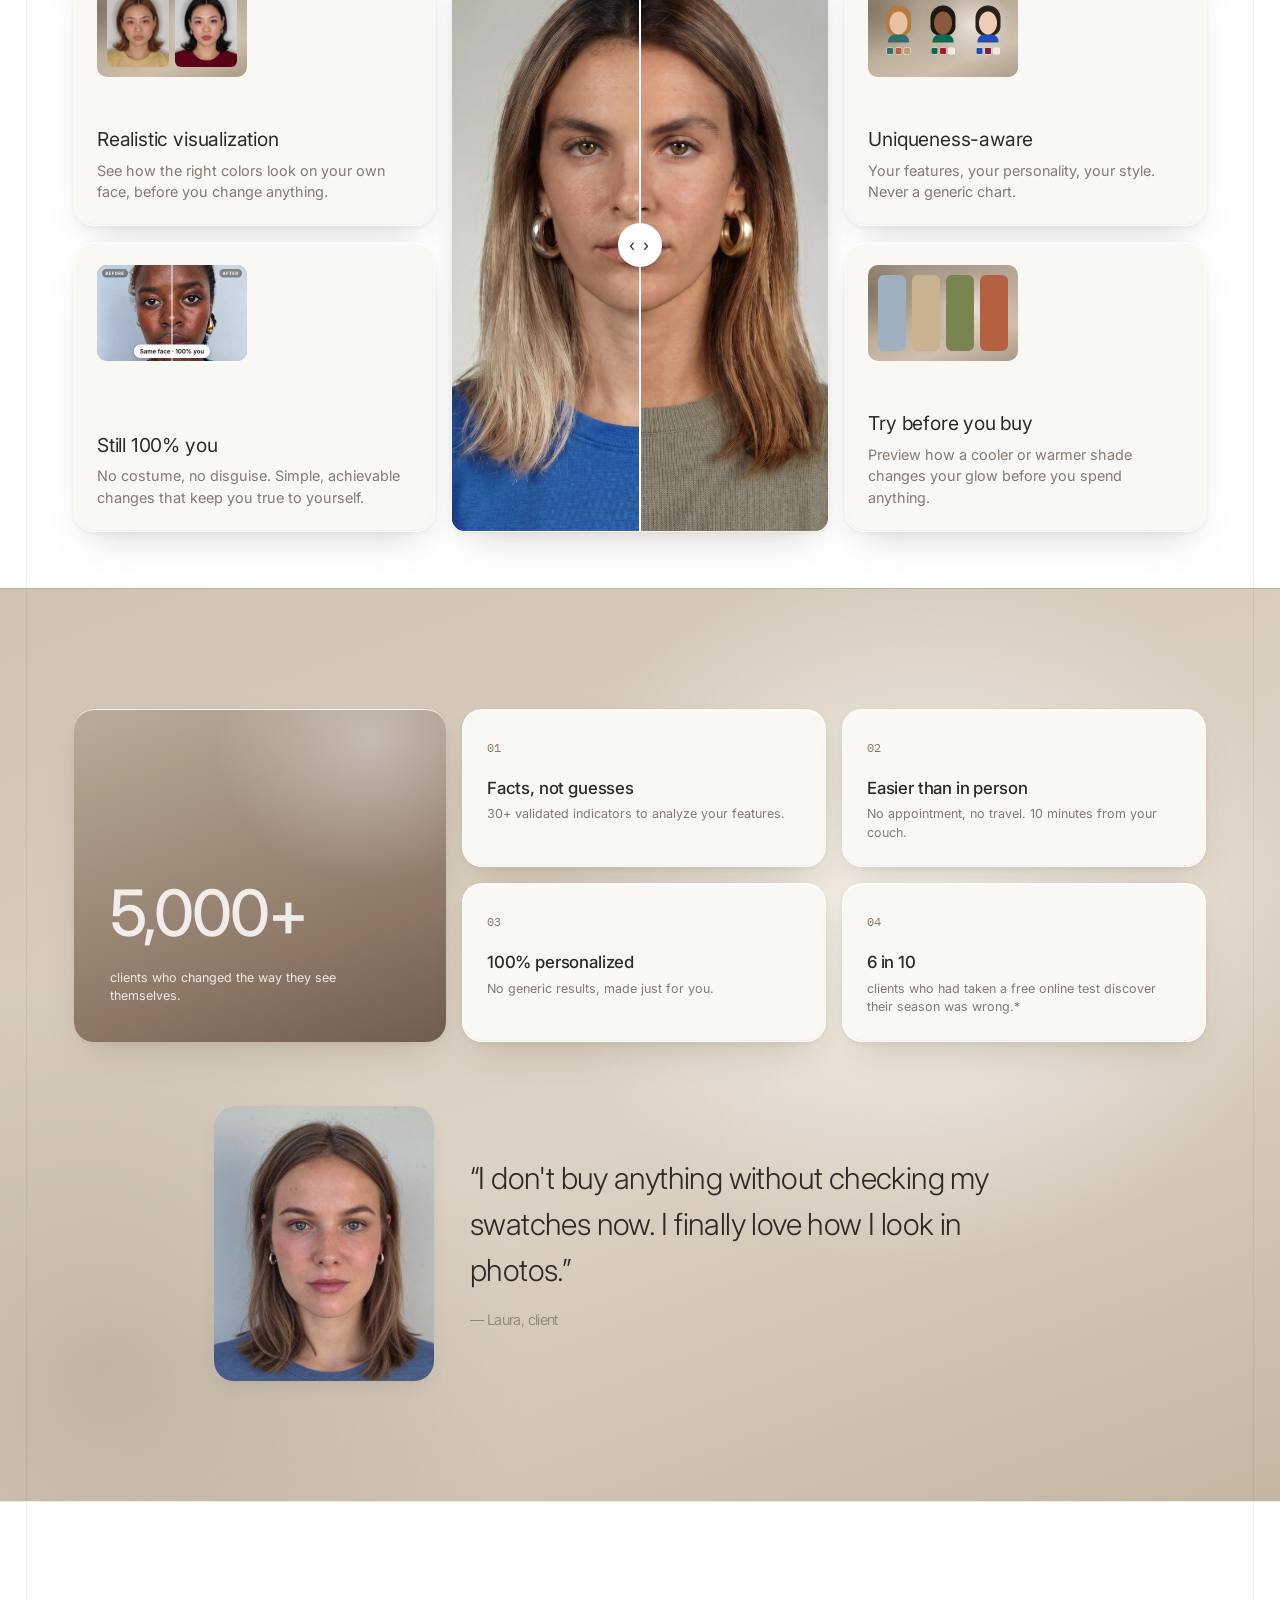
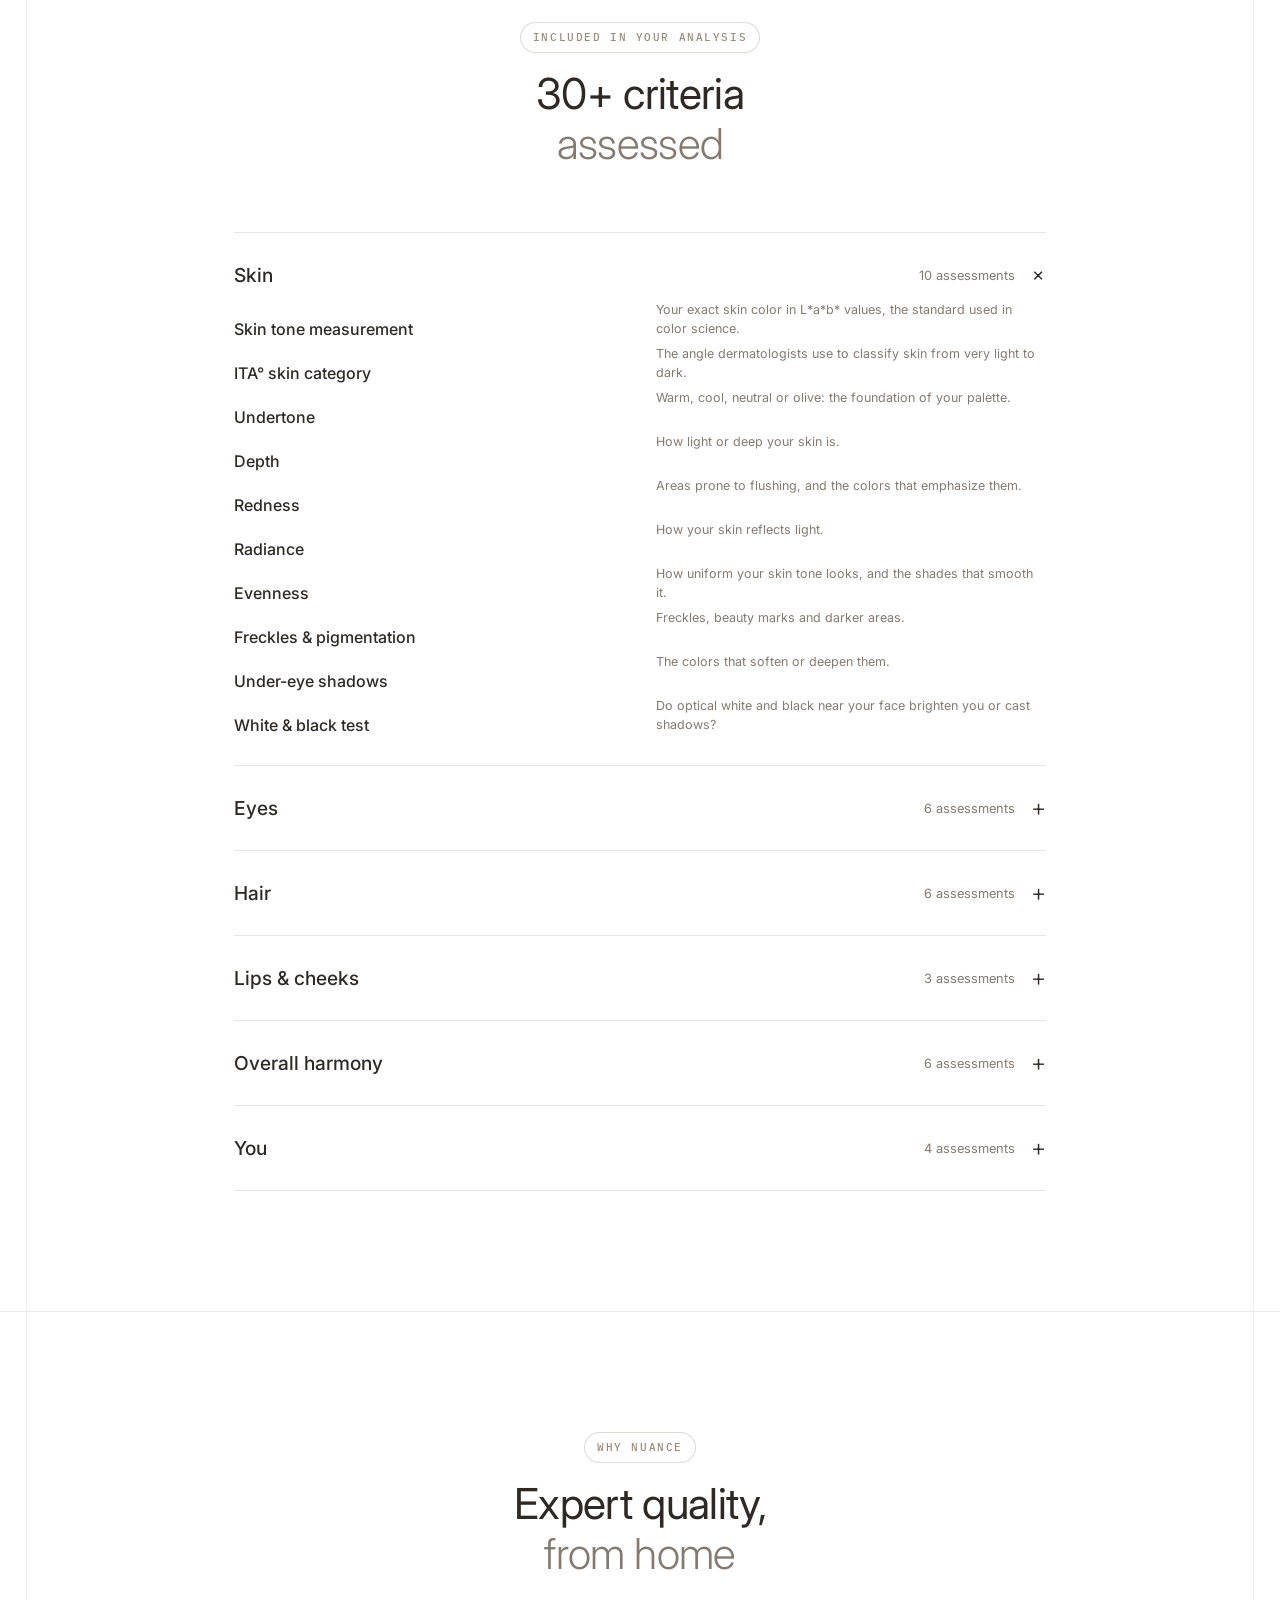
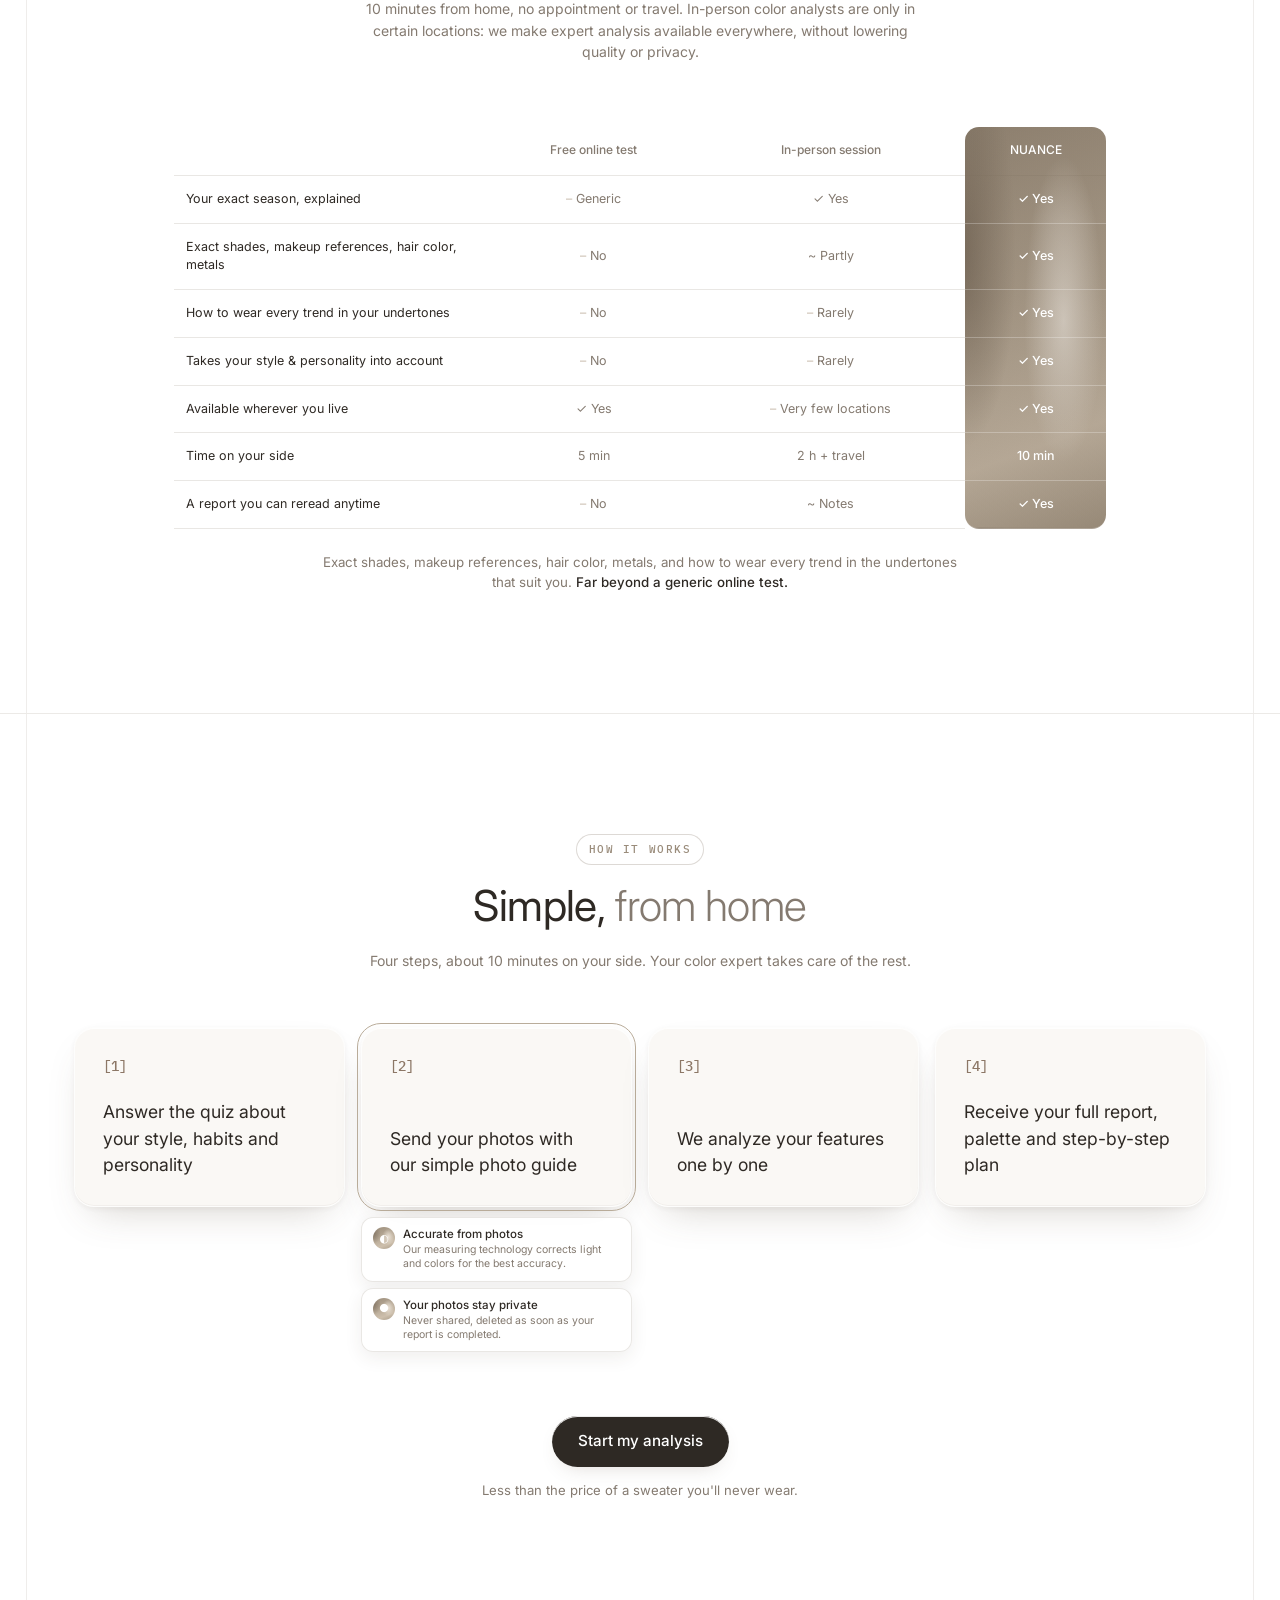
==== commit 092e5045: "Add files via upload" ====
--- a/index.html
+++ b/index.html
@@ -12,7 +12,7 @@
   <link rel="preconnect" href="https://fonts.googleapis.com">
   <link rel="preconnect" href="https://fonts.gstatic.com" crossorigin>
   <link href="https://fonts.googleapis.com/css2?family=Inter:wght@300;400;500;600&family=IBM+Plex+Mono:wght@400;500&family=Bodoni+Moda:wght@400;700&display=swap" rel="stylesheet">
-  <link rel="stylesheet" href="style.css?v=59">
+  <link rel="stylesheet" href="style.css?v=61">
   <!-- Meta Pixel Code -->
   <script>
   !function(f,b,e,v,n,t,s)
@@ -541,7 +541,7 @@
 <!-- =========================================================
      8. REAL RESULTS (curseurs avant / après)
      ========================================================= -->
-<section class="section">
+<section class="section no-hiding">
   <div class="container center">
     <p class="eyebrow">Real results</p>
     <h2>No hiding,<br><span class="thin">no self-shaming</span></h2>
@@ -683,7 +683,7 @@
 <!-- =========================================================
      10. VISUALIZATION
      ========================================================= -->
-<section class="section">
+<section class="section radiant">
   <div class="container center">
     <p class="eyebrow">Visualization</p>
     <h2>Meet the most <span class="thin">radiant you</span></h2>
@@ -863,7 +863,7 @@
     <div class="step step-photo"><span>[2]</span><p>Send your photos with our simple photo guide</p></div>
     <!-- Rattaché à l'étape [2], en petites notifications -->
     <div class="photo-notes">
-      <div><i aria-hidden="true">◐</i><h4>Accurate from a photo</h4><p>A color reference in our photo guide corrects light and camera colors.</p></div>
+      <div><i aria-hidden="true">◐</i><h4>Accurate from photos</h4><p>Our measuring technology corrects light and colors for the best accuracy.</p></div>
       <div><i aria-hidden="true">●</i><h4>Your photos stay private</h4><p>Never shared, deleted as soon as your report is completed.</p></div>
     </div>
     <div class="step"><span>[3]</span><p>We analyze your features one by one</p></div>
--- a/style.css
+++ b/style.css
@@ -2312,3 +2312,18 @@
 .report-doc .doc-thumb { flex: none; width: 100%; aspect-ratio: 1 / 1.414; }
 /* V25 · la page ouverte descend jusqu'en bas, comme la colonne de miniatures */
 @media (min-width: 961px) { .report-doc .doc-page { min-height: 100%; } }
+/* V26 · sections plus compactes en desktop */
+@media (min-width: 961px) {
+  .section-alt.screen { --ta: clamp(56px, calc((100svh - 136px) / 6 - 19px), 86px); padding: 96px 0 40px; }
+  .section-alt.screen .feature-list > div { grid-template-columns: calc(var(--ta) * 1.5) 1fr; padding-top: 9px; padding-bottom: 9px; }
+  .section-alt.screen .ta-img { width: calc(var(--ta) * 1.5); height: var(--ta); }
+  .discover { padding: 92px 0 56px; }
+  .discover .container.center { margin-bottom: 28px; }
+  .discover .learn { max-width: 1120px; grid-template-columns: 1fr 1fr; gap: 14px; }
+  .no-hiding { padding: 80px 0 36px; }
+  .no-hiding .container.center { margin-bottom: 0; }
+  .no-hiding .results-grid { margin-top: 24px; }
+  .radiant { padding: 92px 0 56px; }
+  .radiant .container.center { margin-bottom: 0; }
+  .radiant .viz2 { margin-top: 32px; }
+}
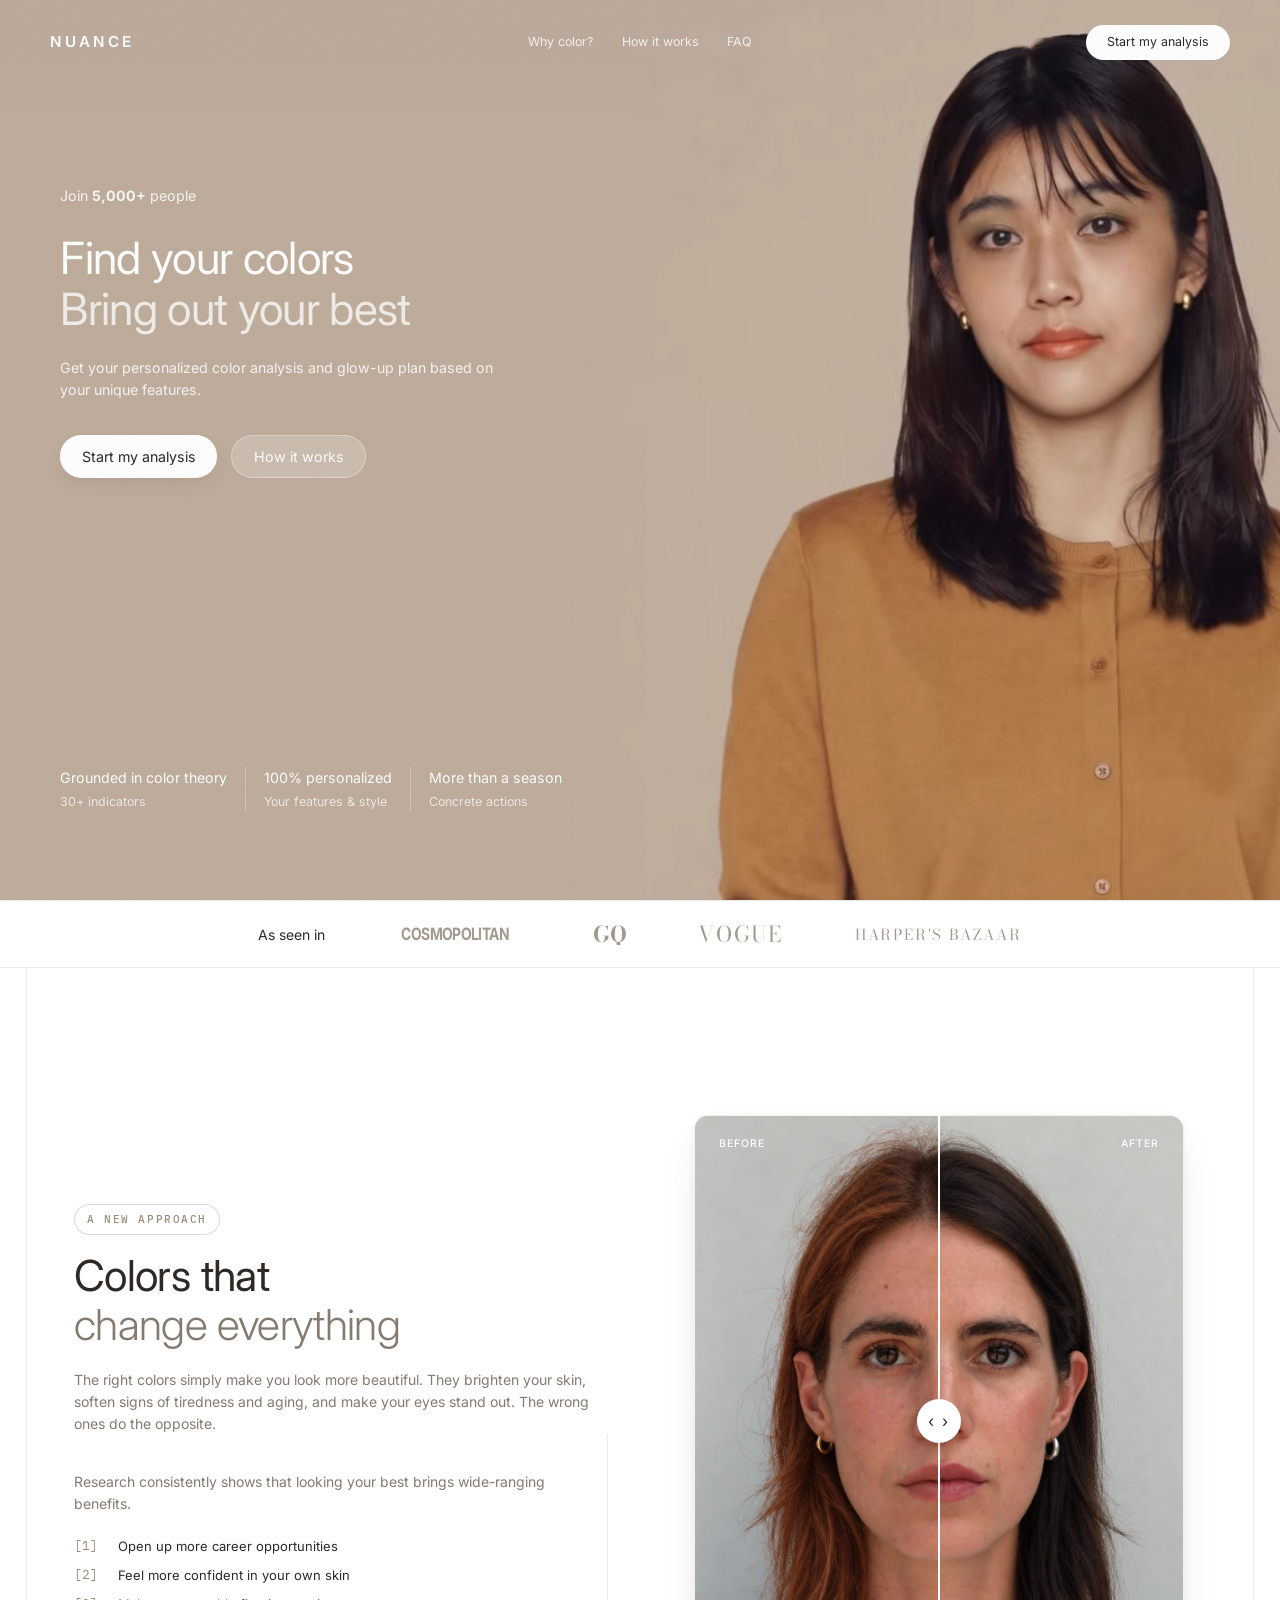
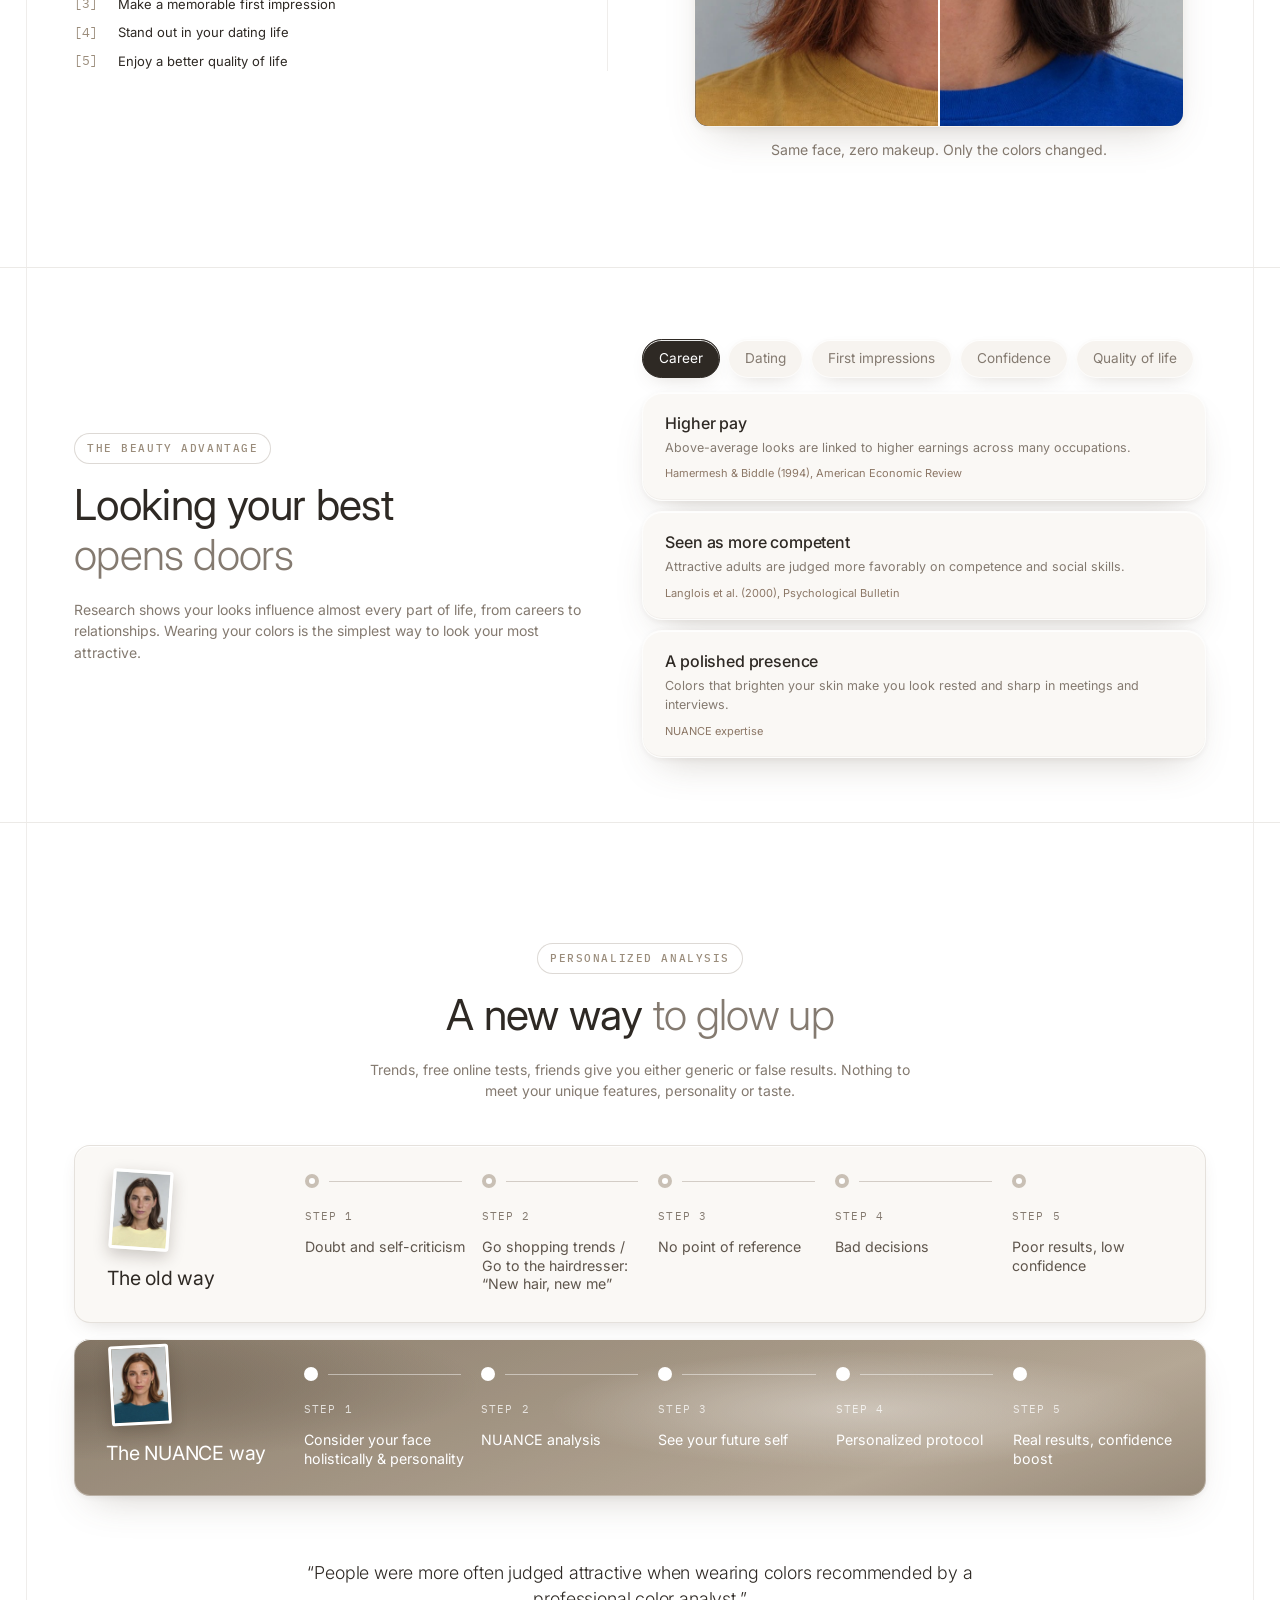
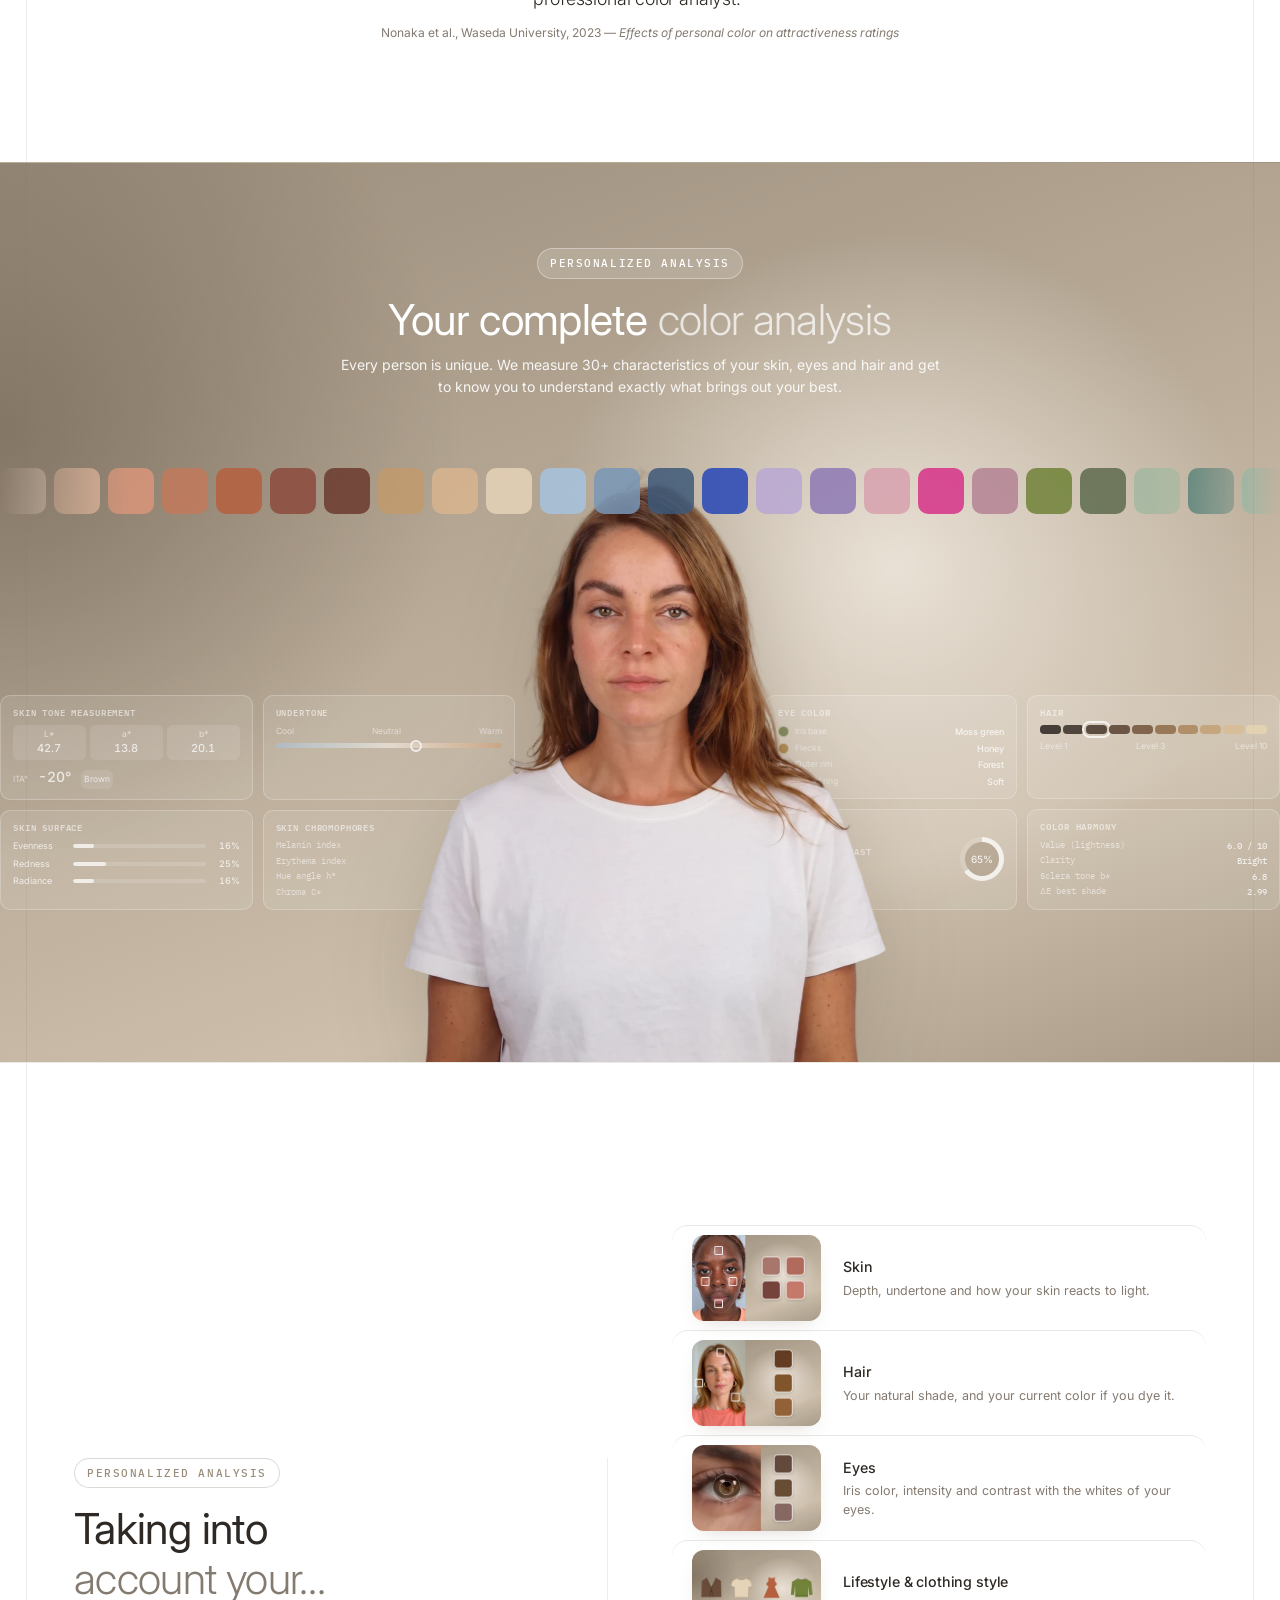
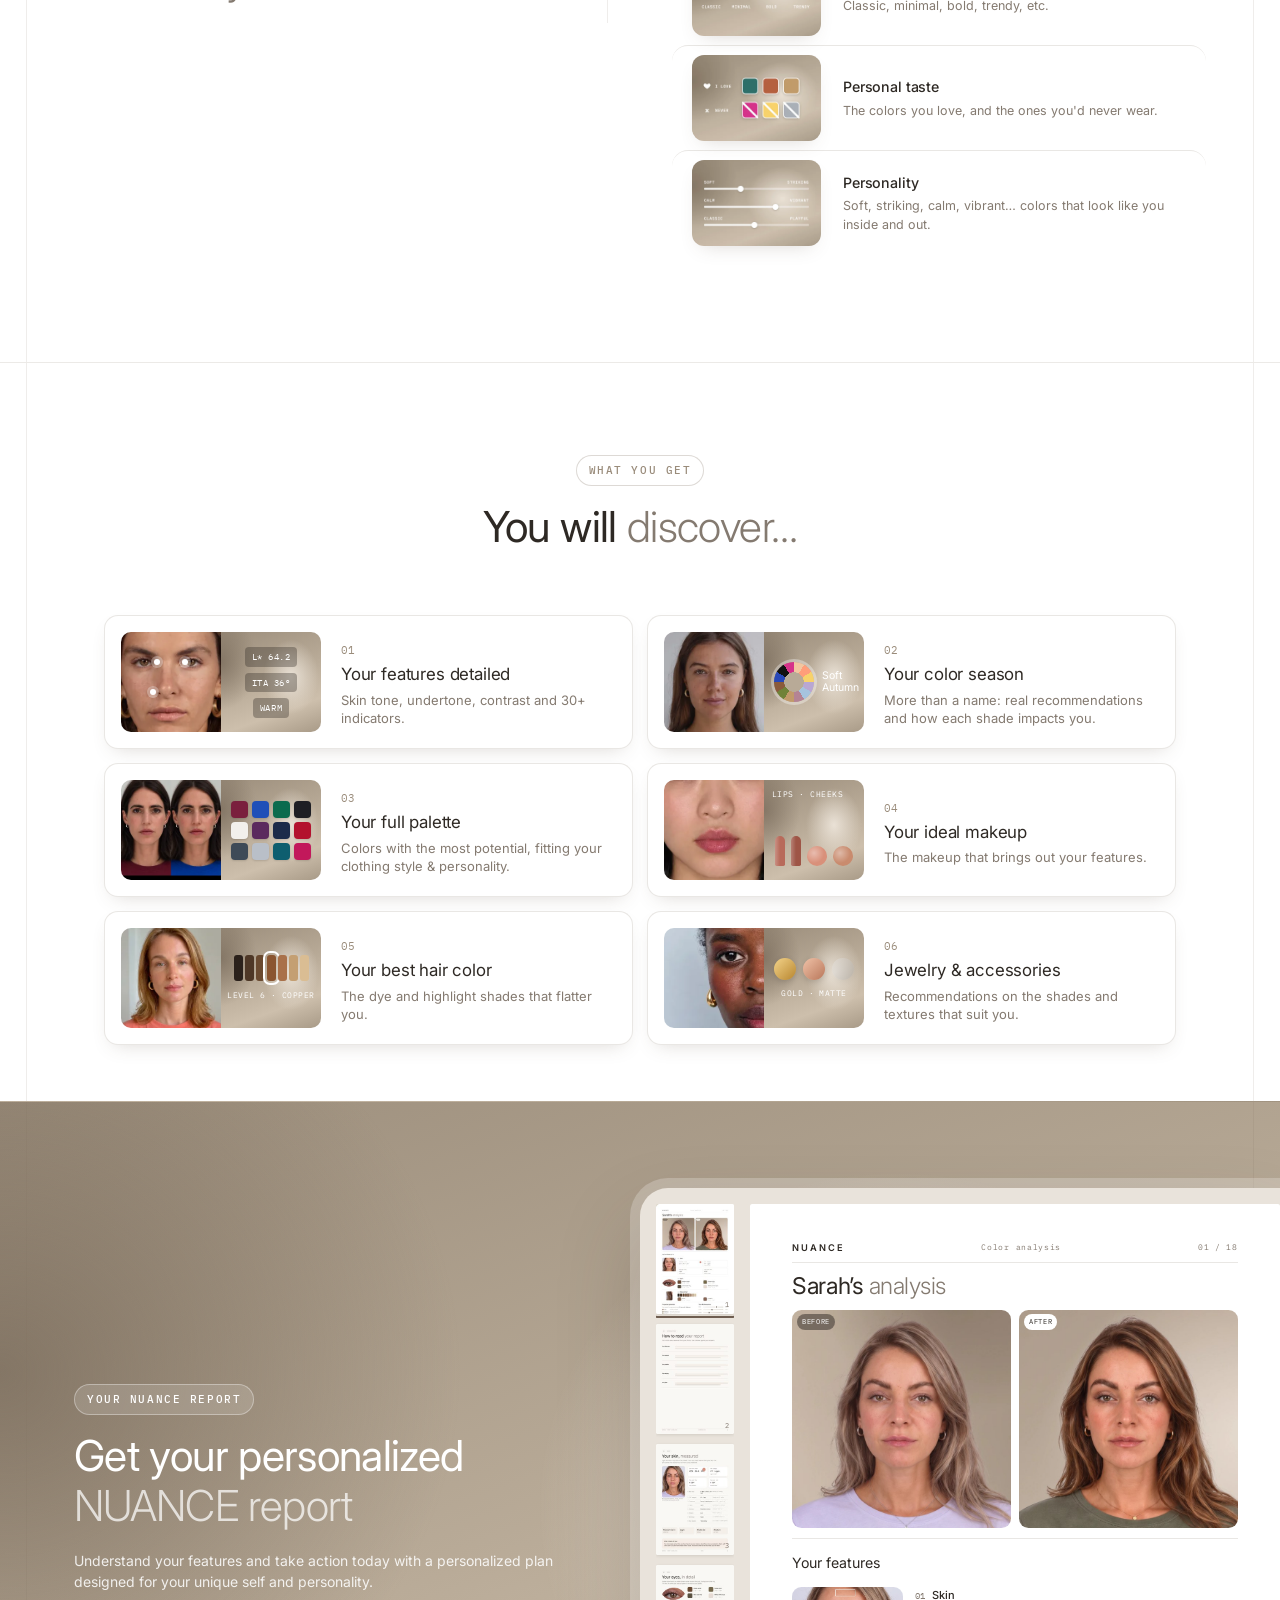
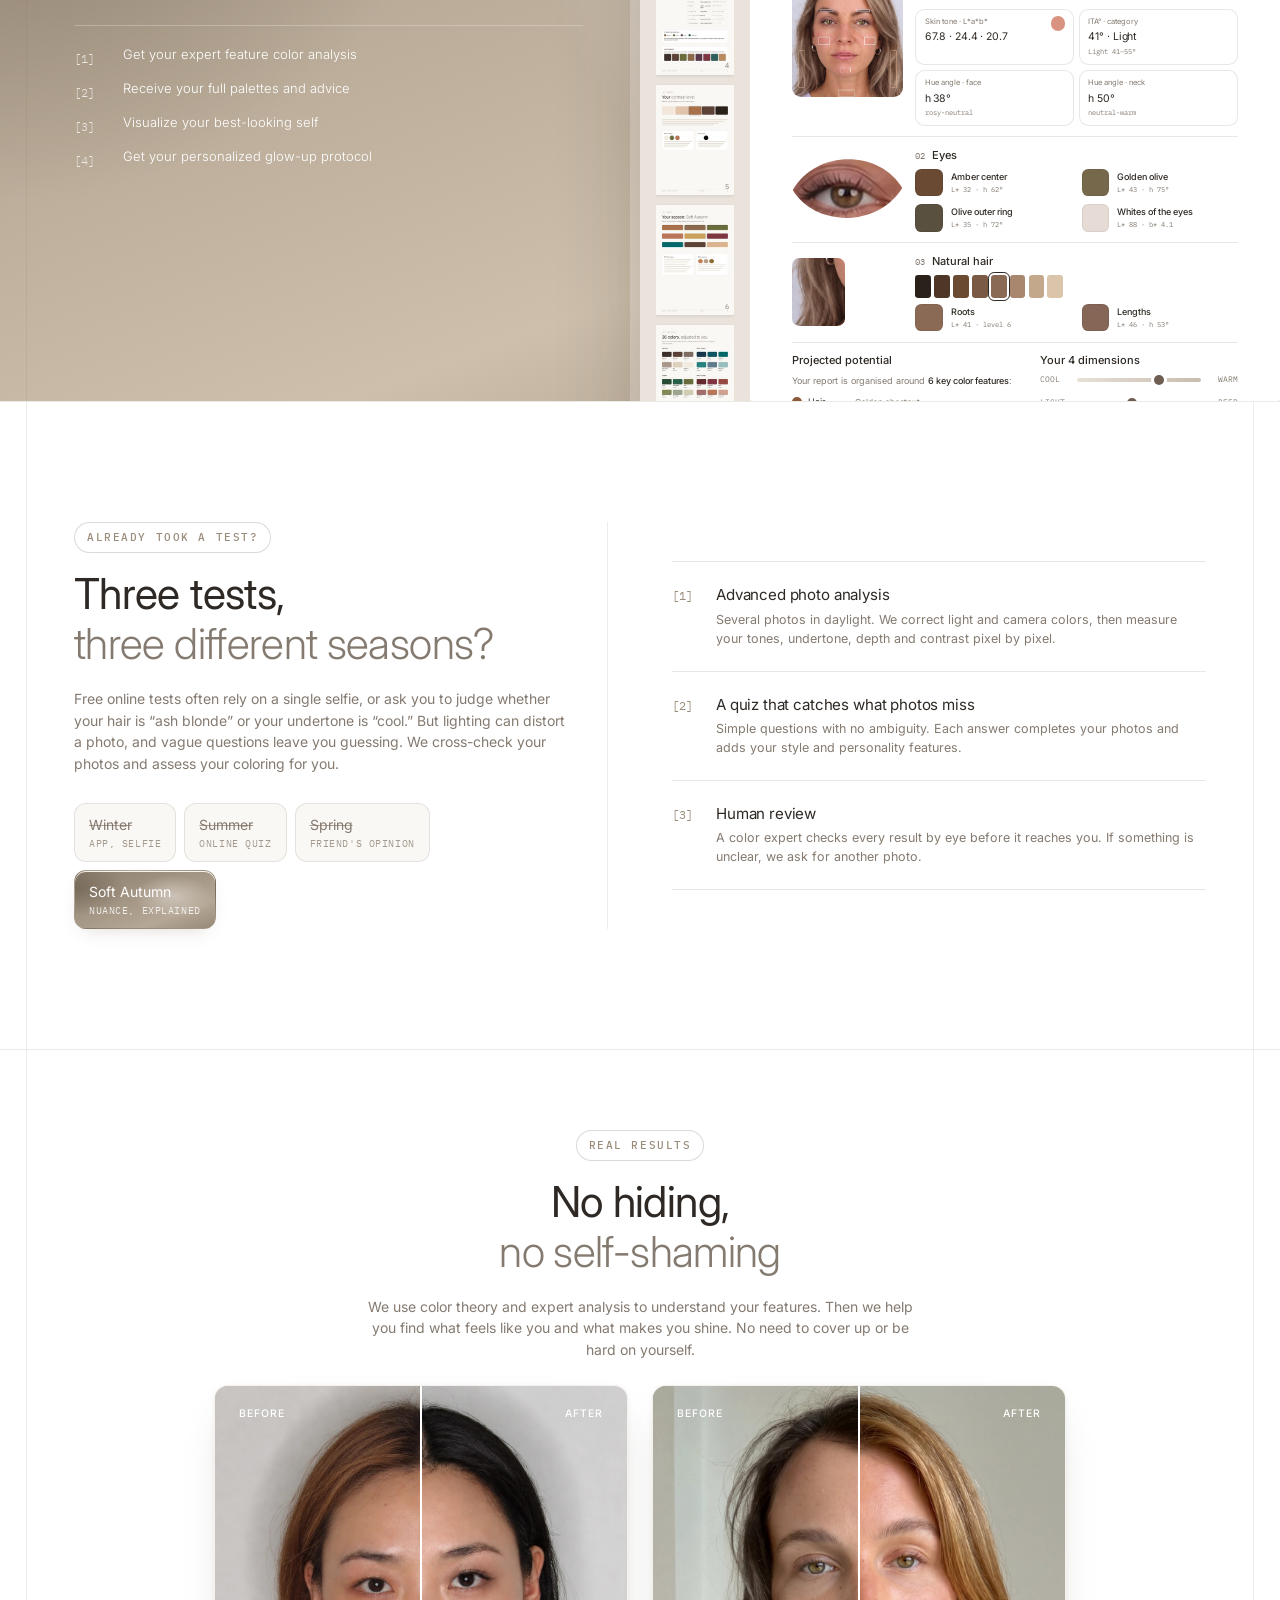
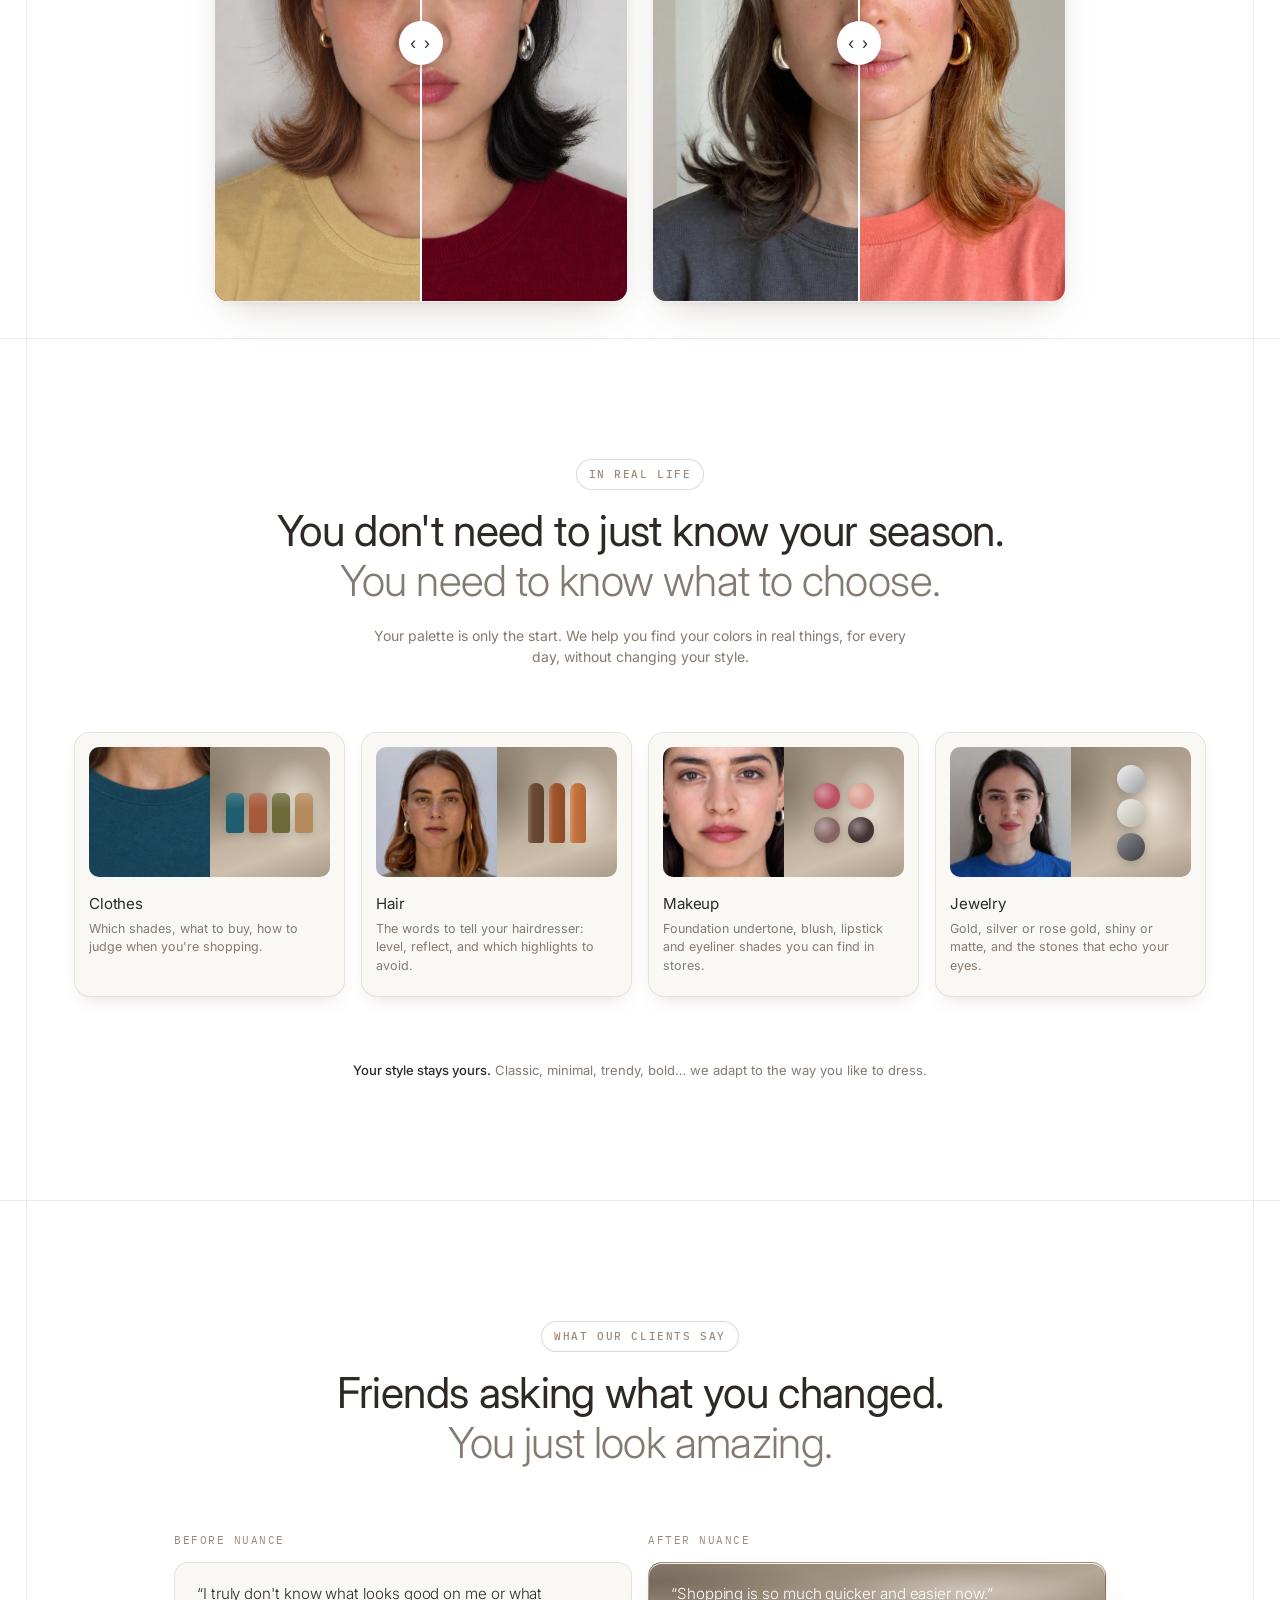
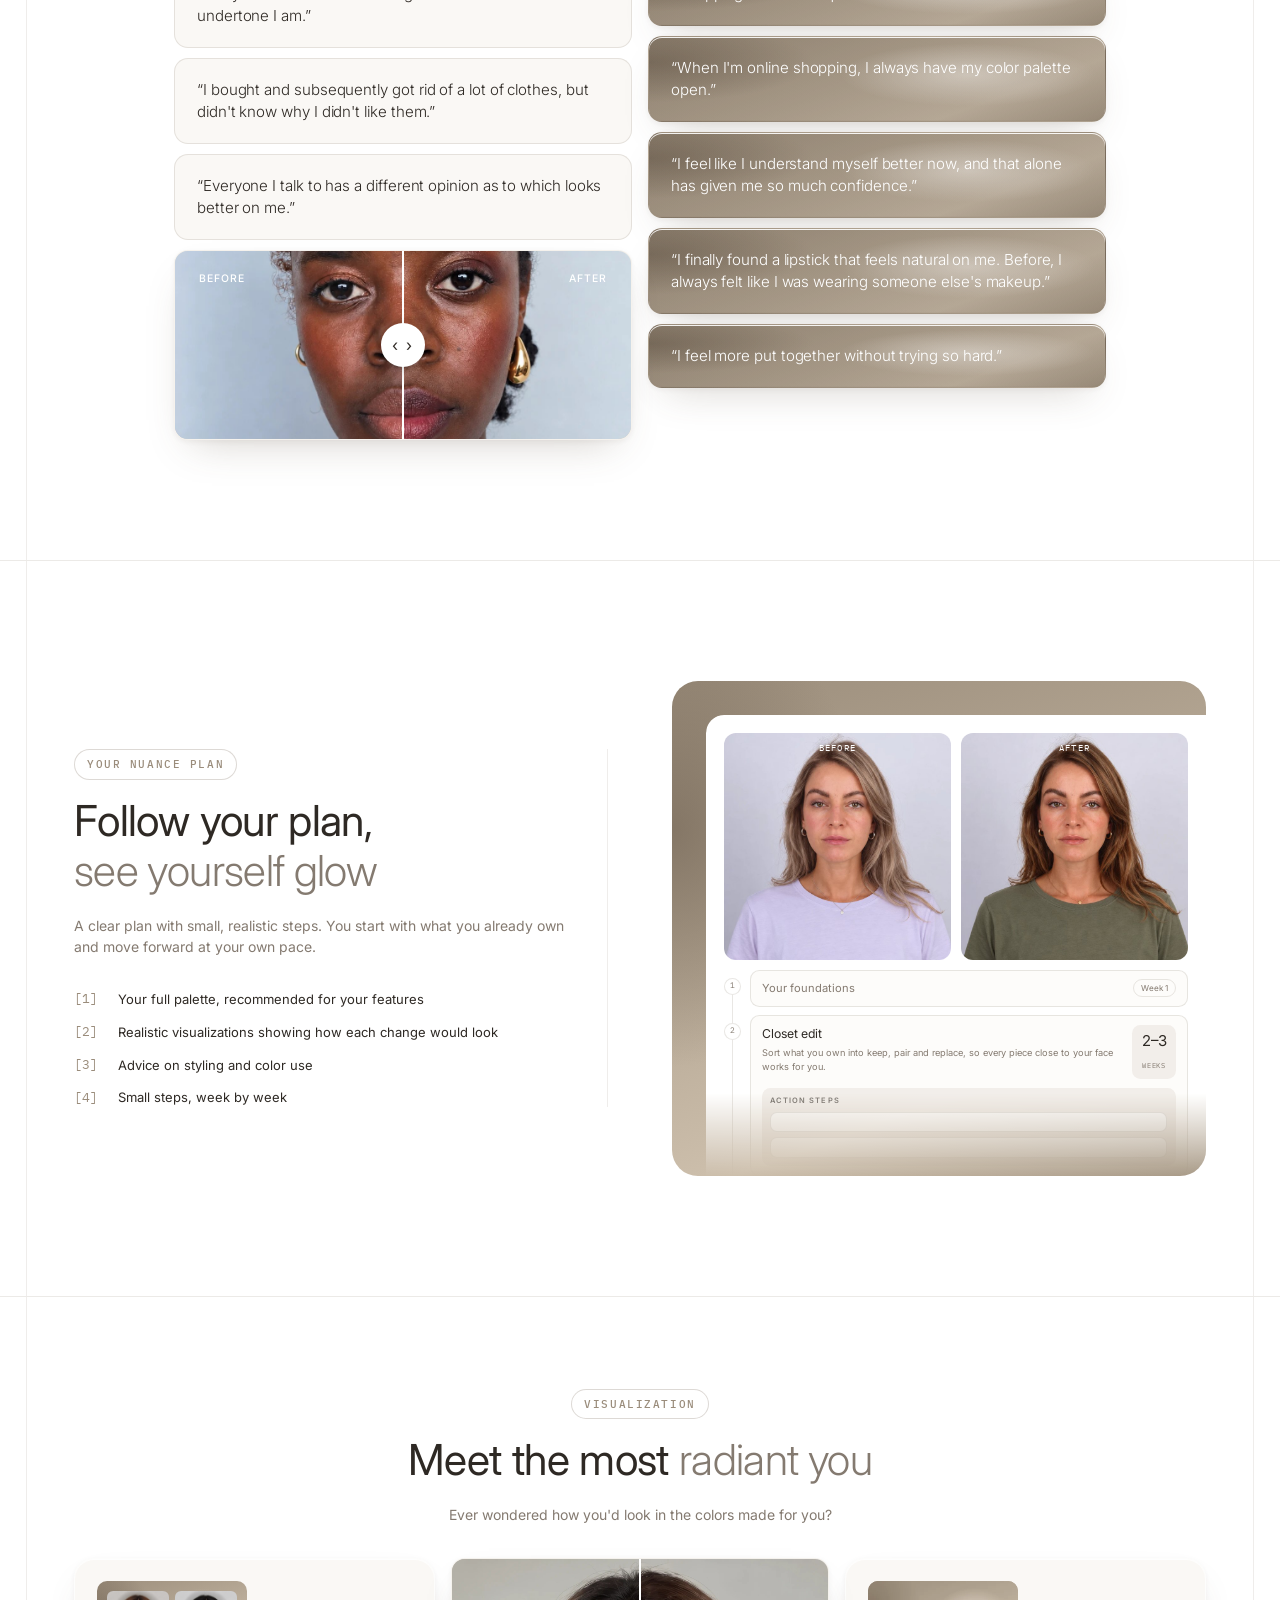
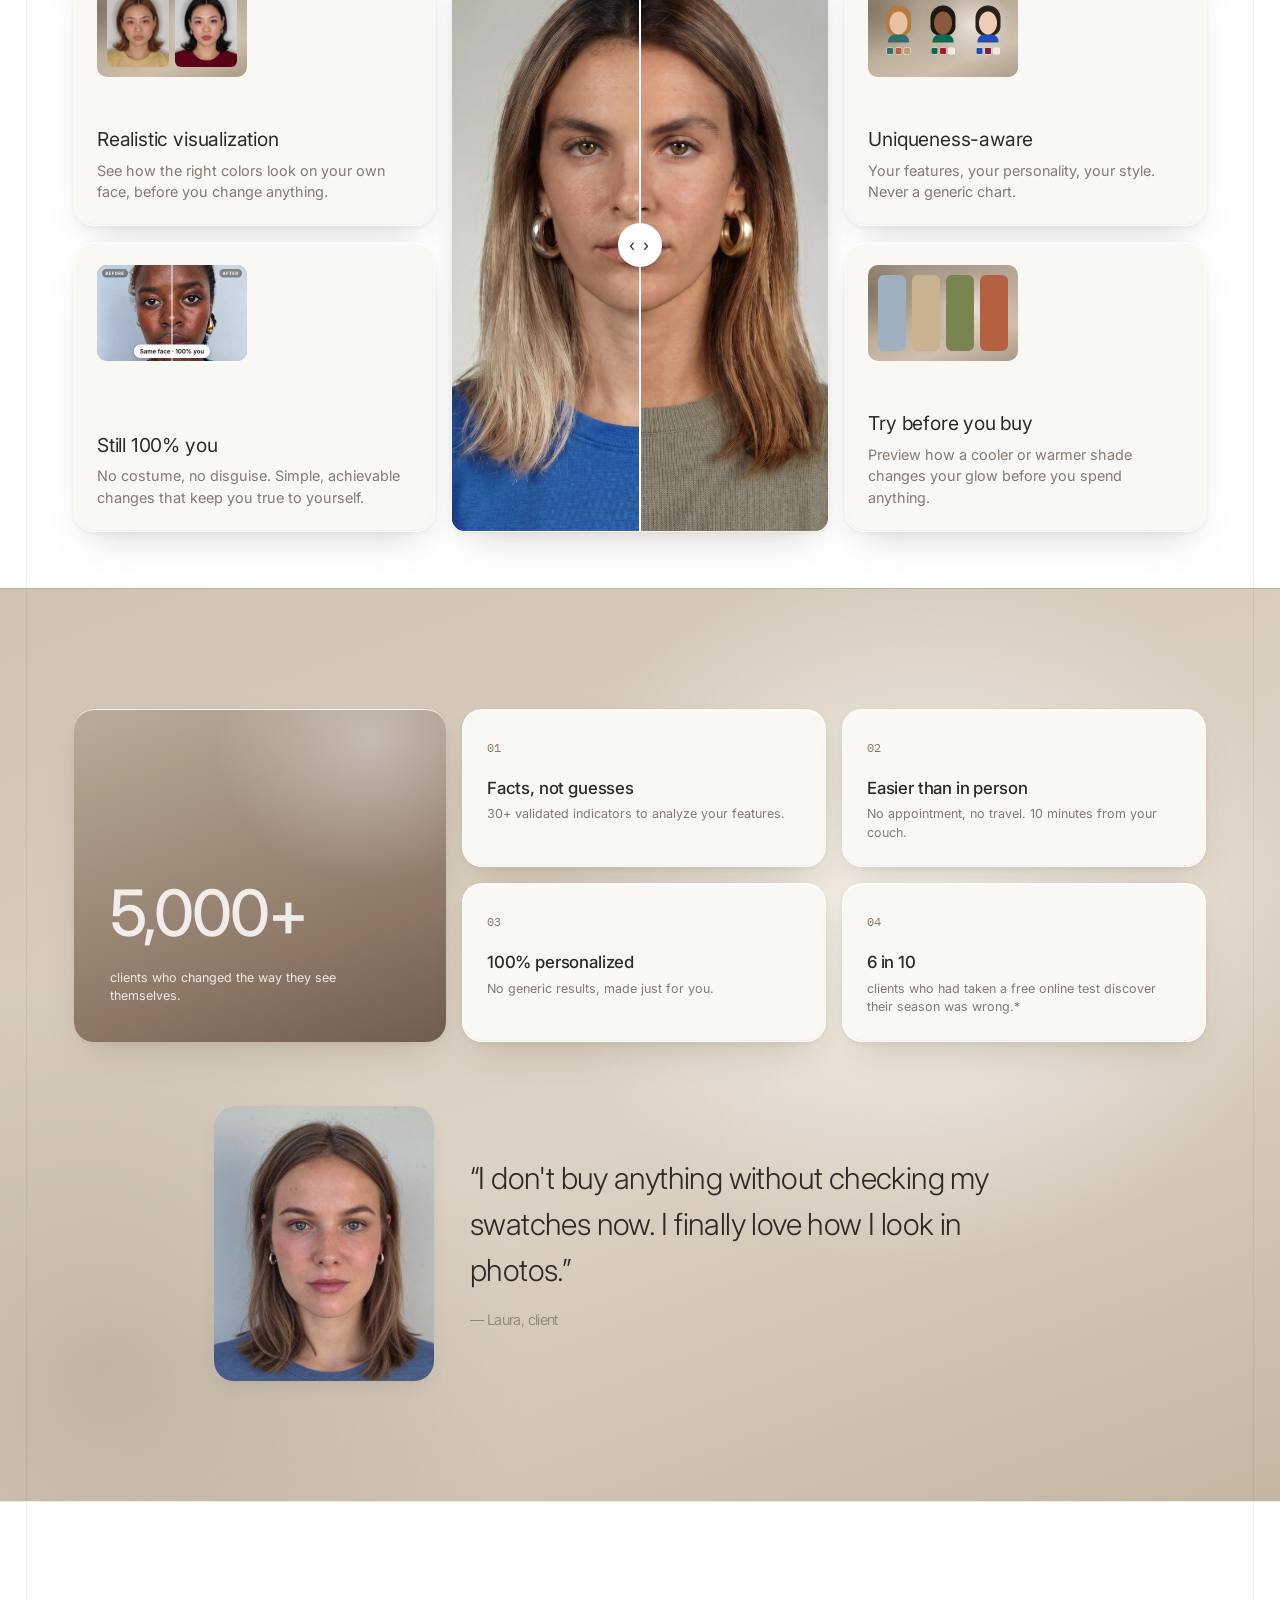
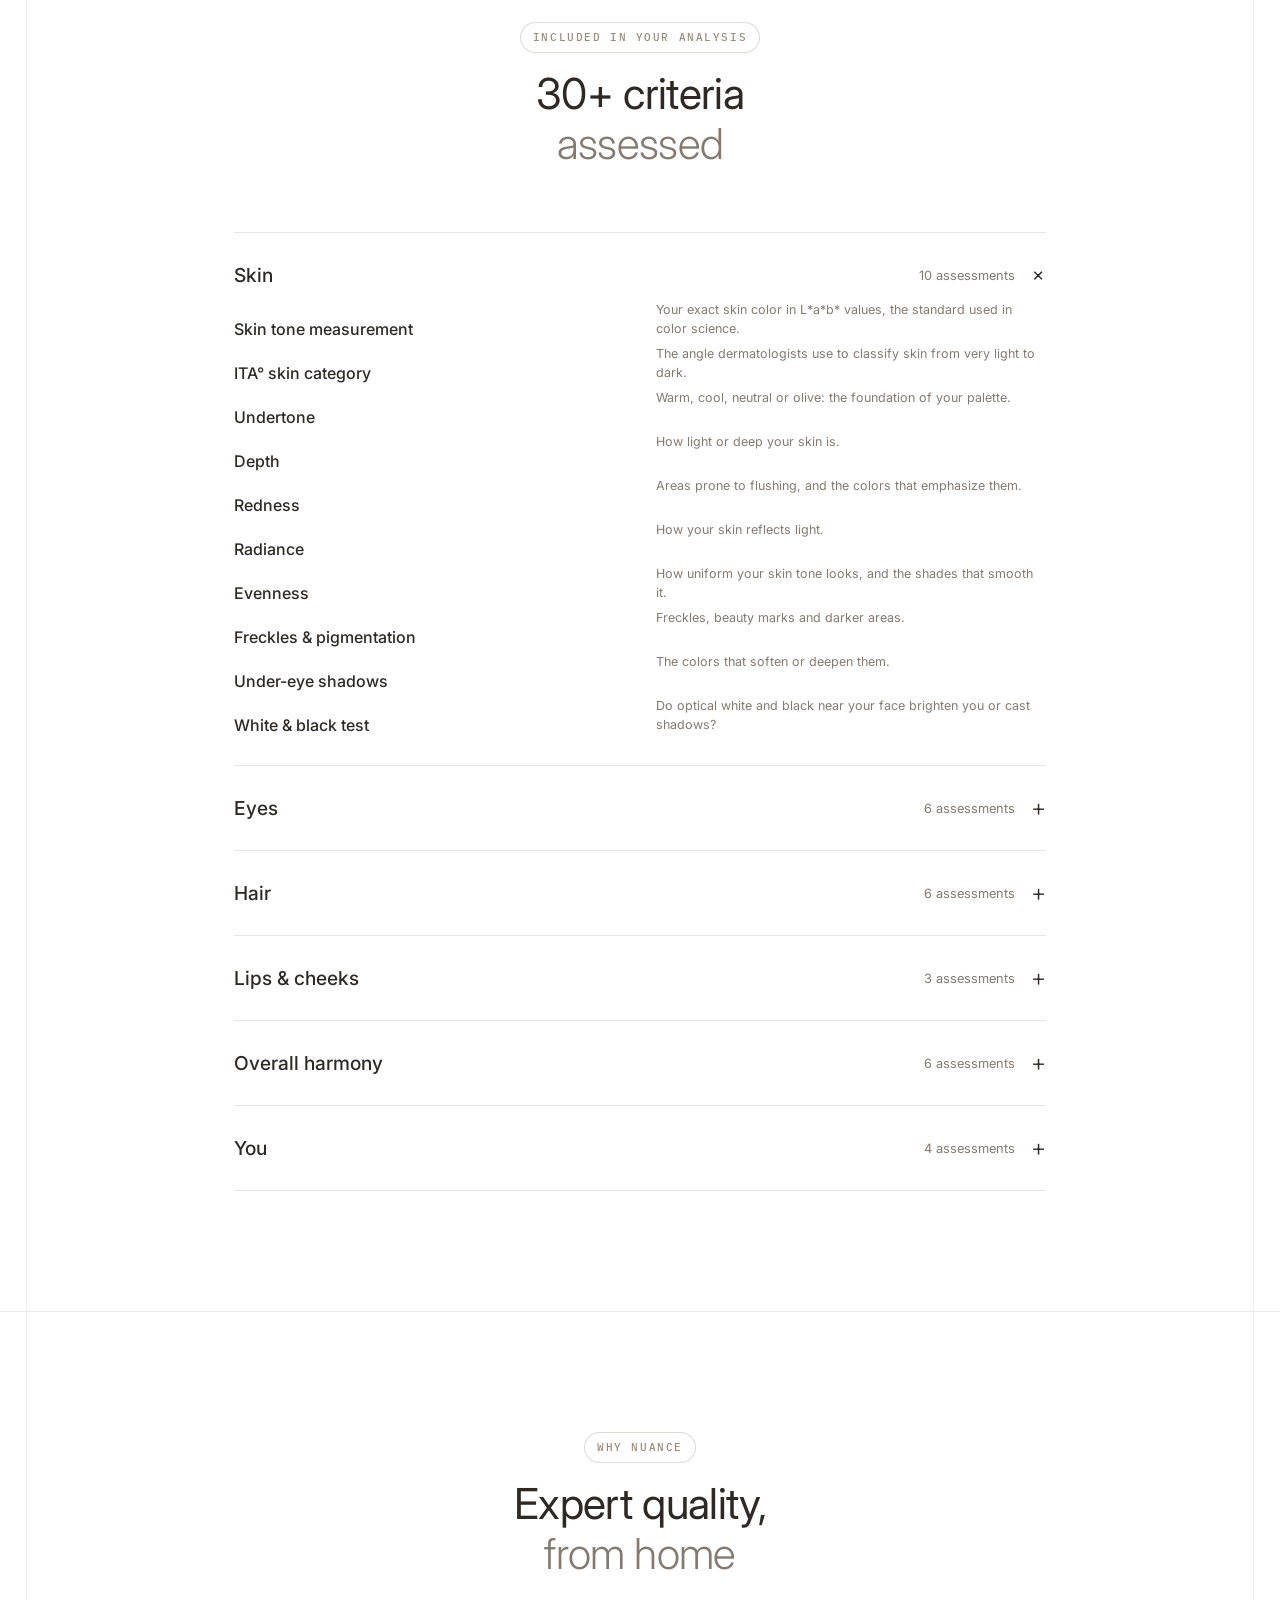
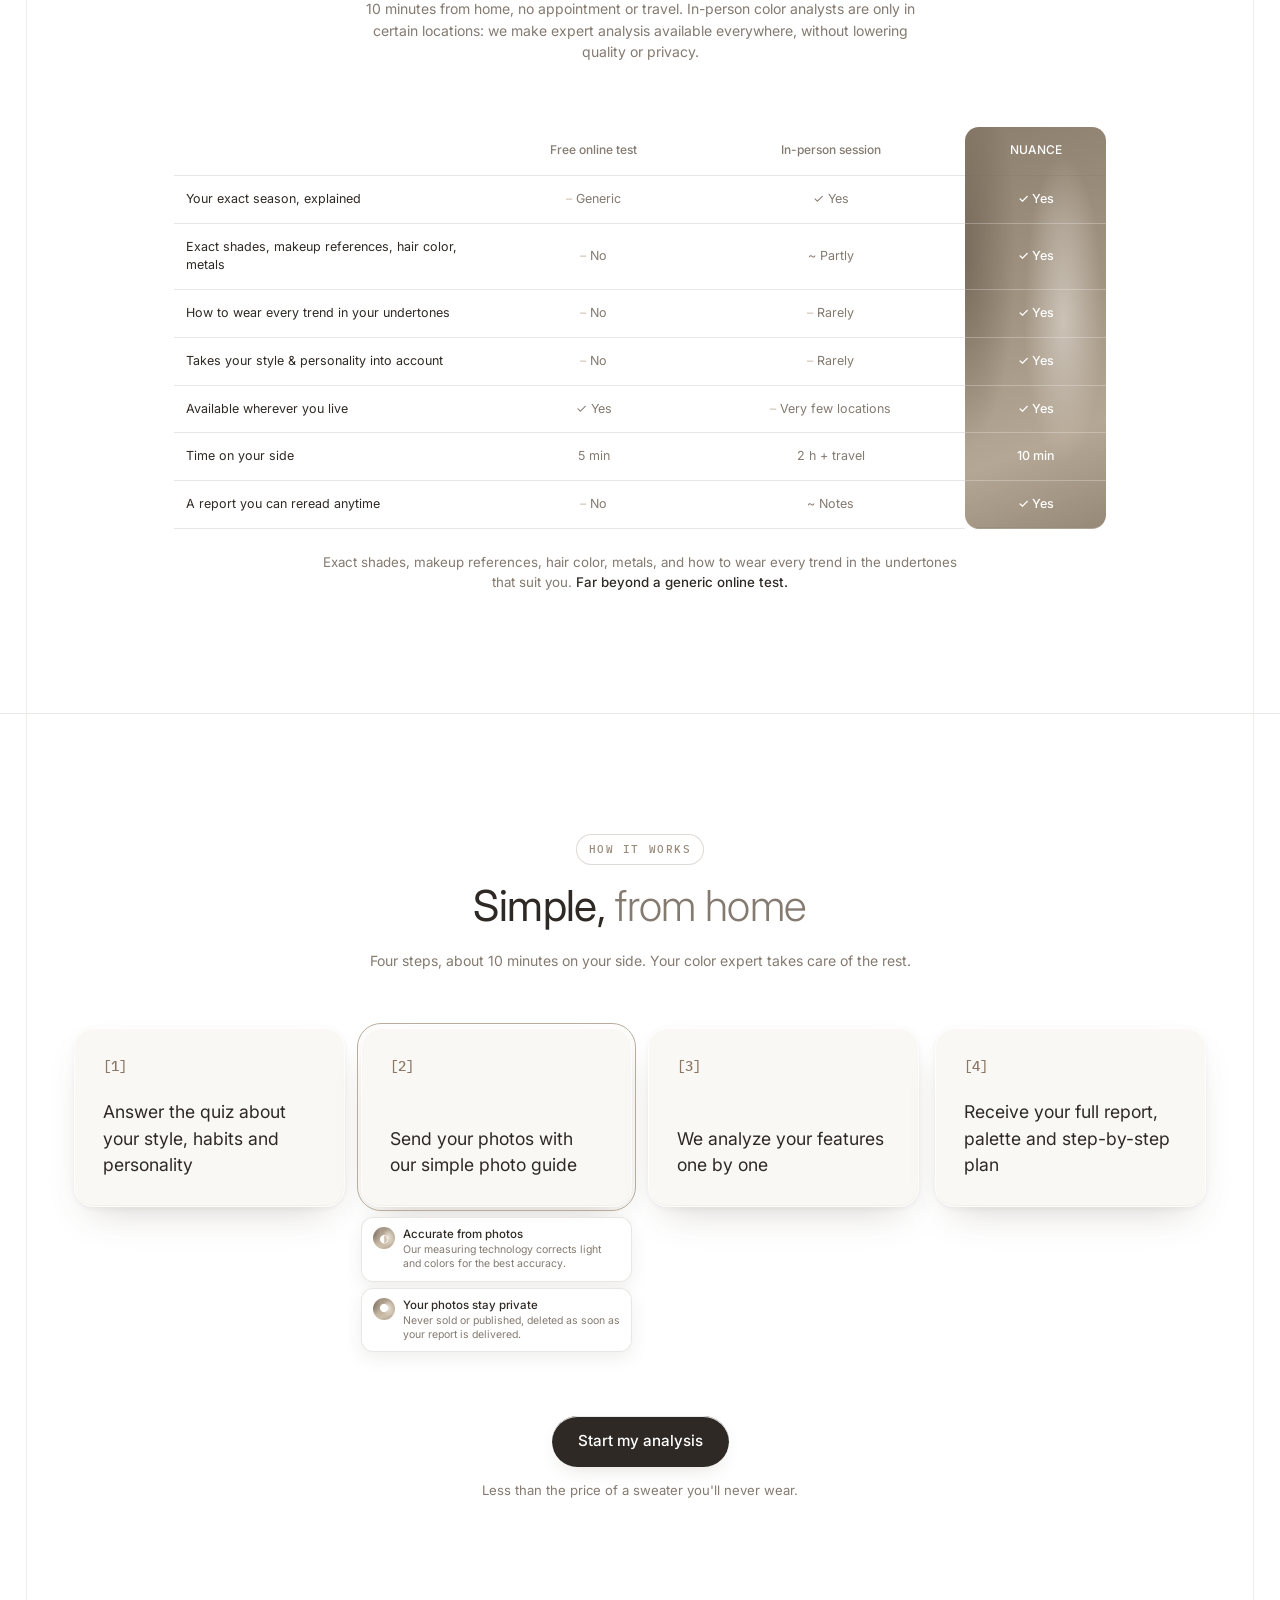
==== commit 8dd55855: "Add files via upload" ====
--- a/index.html
+++ b/index.html
@@ -12,7 +12,7 @@
   <link rel="preconnect" href="https://fonts.googleapis.com">
   <link rel="preconnect" href="https://fonts.gstatic.com" crossorigin>
   <link href="https://fonts.googleapis.com/css2?family=Inter:wght@300;400;500;600&family=IBM+Plex+Mono:wght@400;500&family=Bodoni+Moda:wght@400;700&display=swap" rel="stylesheet">
-  <link rel="stylesheet" href="style.css?v=61">
+  <link rel="stylesheet" href="style.css?v=62">
   <!-- Meta Pixel Code -->
   <script>
   !function(f,b,e,v,n,t,s)
@@ -67,8 +67,8 @@
   <div class="hero-bg"></div>
   <!-- Vidéo plein hero (trois femmes, en boucle) : version desktop ou mobile selon l'écran. Sans JS, le fondu d'images reste affiché -->
   <video class="hero-video" muted loop playsinline preload="none" aria-hidden="true"
-         data-webm="video/hero-desktop.webm?v=6" data-mp4="video/hero-desktop.mp4?v=6" data-poster="images/hero-desktop-poster.jpg?v=6"
-         data-webm-m="video/hero-mobile.webm?v=4" data-mp4-m="video/hero-mobile.mp4?v=4" data-poster-m="images/hero-mobile-poster.jpg?v=5"></video>
+         data-webm="video/hero-desktop.webm?v=7" data-mp4="video/hero-desktop.mp4?v=7" data-poster="images/hero-desktop-poster.jpg?v=7"
+         data-webm-m="video/hero-mobile.webm?v=5" data-mp4-m="video/hero-mobile.mp4?v=5" data-poster-m="images/hero-mobile-poster.jpg?v=6"></video>
   <script>
     (function () {
       var v = document.querySelector('.hero-video');
@@ -864,7 +864,7 @@
     <!-- Rattaché à l'étape [2], en petites notifications -->
     <div class="photo-notes">
       <div><i aria-hidden="true">◐</i><h4>Accurate from photos</h4><p>Our measuring technology corrects light and colors for the best accuracy.</p></div>
-      <div><i aria-hidden="true">●</i><h4>Your photos stay private</h4><p>Never shared, deleted as soon as your report is completed.</p></div>
+      <div><i aria-hidden="true">●</i><h4>Your photos stay private</h4><p>Never sold or published, deleted as soon as your report is delivered.</p></div>
     </div>
     <div class="step"><span>[3]</span><p>We analyze your features one by one</p></div>
     <div class="step"><span>[4]</span><p>Receive your full report, palette and step-by-step plan</p></div>
@@ -891,9 +891,10 @@
     <details><summary>I already took a free online test. What's the difference?</summary><p>A free test gives you a season name and a standard palette. NUANCE measures your own skin, eyes and hair, tests 200+ shades against your face, and gives you precise makeup, hair and style recommendations that fit your personality. In fact, 6 in 10 clients who had taken a free test discover their season was wrong.*</p></details>
     <details><summary>Why not just ask ChatGPT or Claude?</summary><p>AI chatbots read your photo as it is, with your phone's filters, white balance and lighting. Ask twice and you can get two different seasons. We correct the light in each photo, measure your coloring on 35 criteria, then your color expert reviews every result by eye and cross-checks your photos. The answer you get is checked, consistent, and explained.</p></details>
     <details><summary>Does it work for every skin tone?</summary><p>Yes. Whatever your skin color and undertone, from very fair to very deep, and including Black and mixed-heritage skin that generic charts often get wrong, your analysis is based on your own measurements, not on a generic chart. Natural or dyed hair, it works too.</p></details>
-    <details><summary>Who sees my photos?</summary><p>Only your color expert. Your photos are never shared and are deleted as soon as your report is completed.</p></details>
+    <details><summary>Who sees my photos?</summary><p>Your photos are used only to create your report. They are never sold or published, and they are deleted as soon as your report is delivered.</p></details>
     <details><summary>Is it as accurate as an in-person session?</summary><p>Our analysis combines digital color measurements with comparisons across your photos and color tests to assess your undertone, depth, intensity and contrast. We cross-check these observations rather than relying on a single image. Photo quality and lighting matter, so we'll ask for new photos if anything is unclear.</p></details>
     <details><summary>Why online rather than an in-person session?</summary><p>Same expertise, far less effort: no appointment to book, no travel, no two-hour session. You answer a short quiz, take a few photos at home in about 10 minutes, and get a detailed report you can reread anytime. Your recommendations also take into account your personality and clothing style, from your quiz answers.</p></details>
+    <p class="faq-contact">Still have a question? <a href="mailto:nuance.getcoloranalysis@gmail.com">Contact us</a> at nuance.getcoloranalysis@gmail.com</p>
   </div>
 </section>
 
@@ -914,10 +915,10 @@
   <div class="container footer-row">
     <span class="logo">NUANCE</span>
     <nav>
-      <a href="#">Legal notice</a>
-      <a href="#">Terms</a>
-      <a href="#">Privacy</a>
-      <a href="#">Contact</a>
+      <a href="legal-notice.html">Legal notice</a>
+      <a href="terms.html">Terms</a>
+      <a href="privacy.html">Privacy</a>
+      <a href="mailto:nuance.getcoloranalysis@gmail.com">Contact us</a>
     </nav>
     <small>© 2026 NUANCE</small>
   </div>
--- a/style.css
+++ b/style.css
@@ -2327,3 +2327,7 @@
   .radiant .container.center { margin-bottom: 0; }
   .radiant .viz2 { margin-top: 32px; }
 }
+
+/* V27 · contact sous la FAQ */
+.faq-contact { margin-top: 28px; color: var(--muted); font-size: .95rem; overflow-wrap: anywhere; }
+.faq-contact a { color: var(--ink); text-decoration: underline; text-underline-offset: 3px; }
